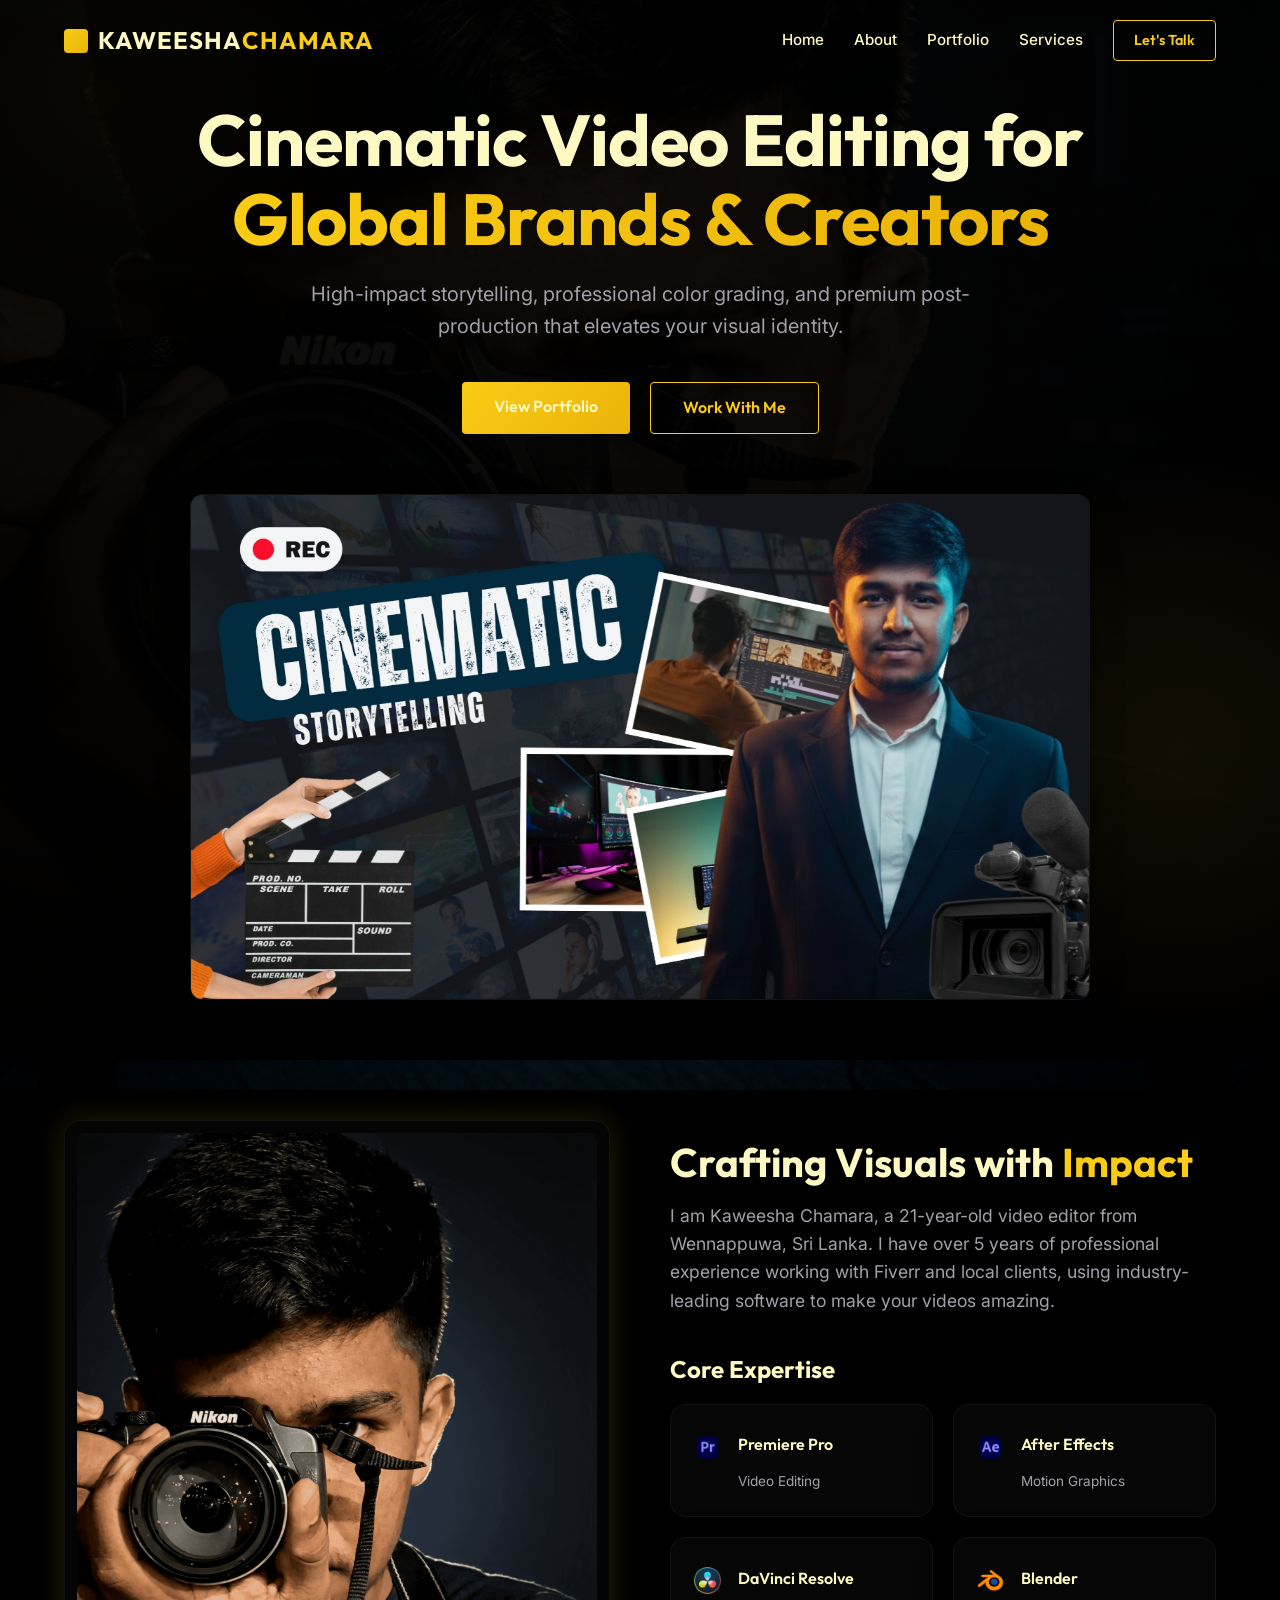
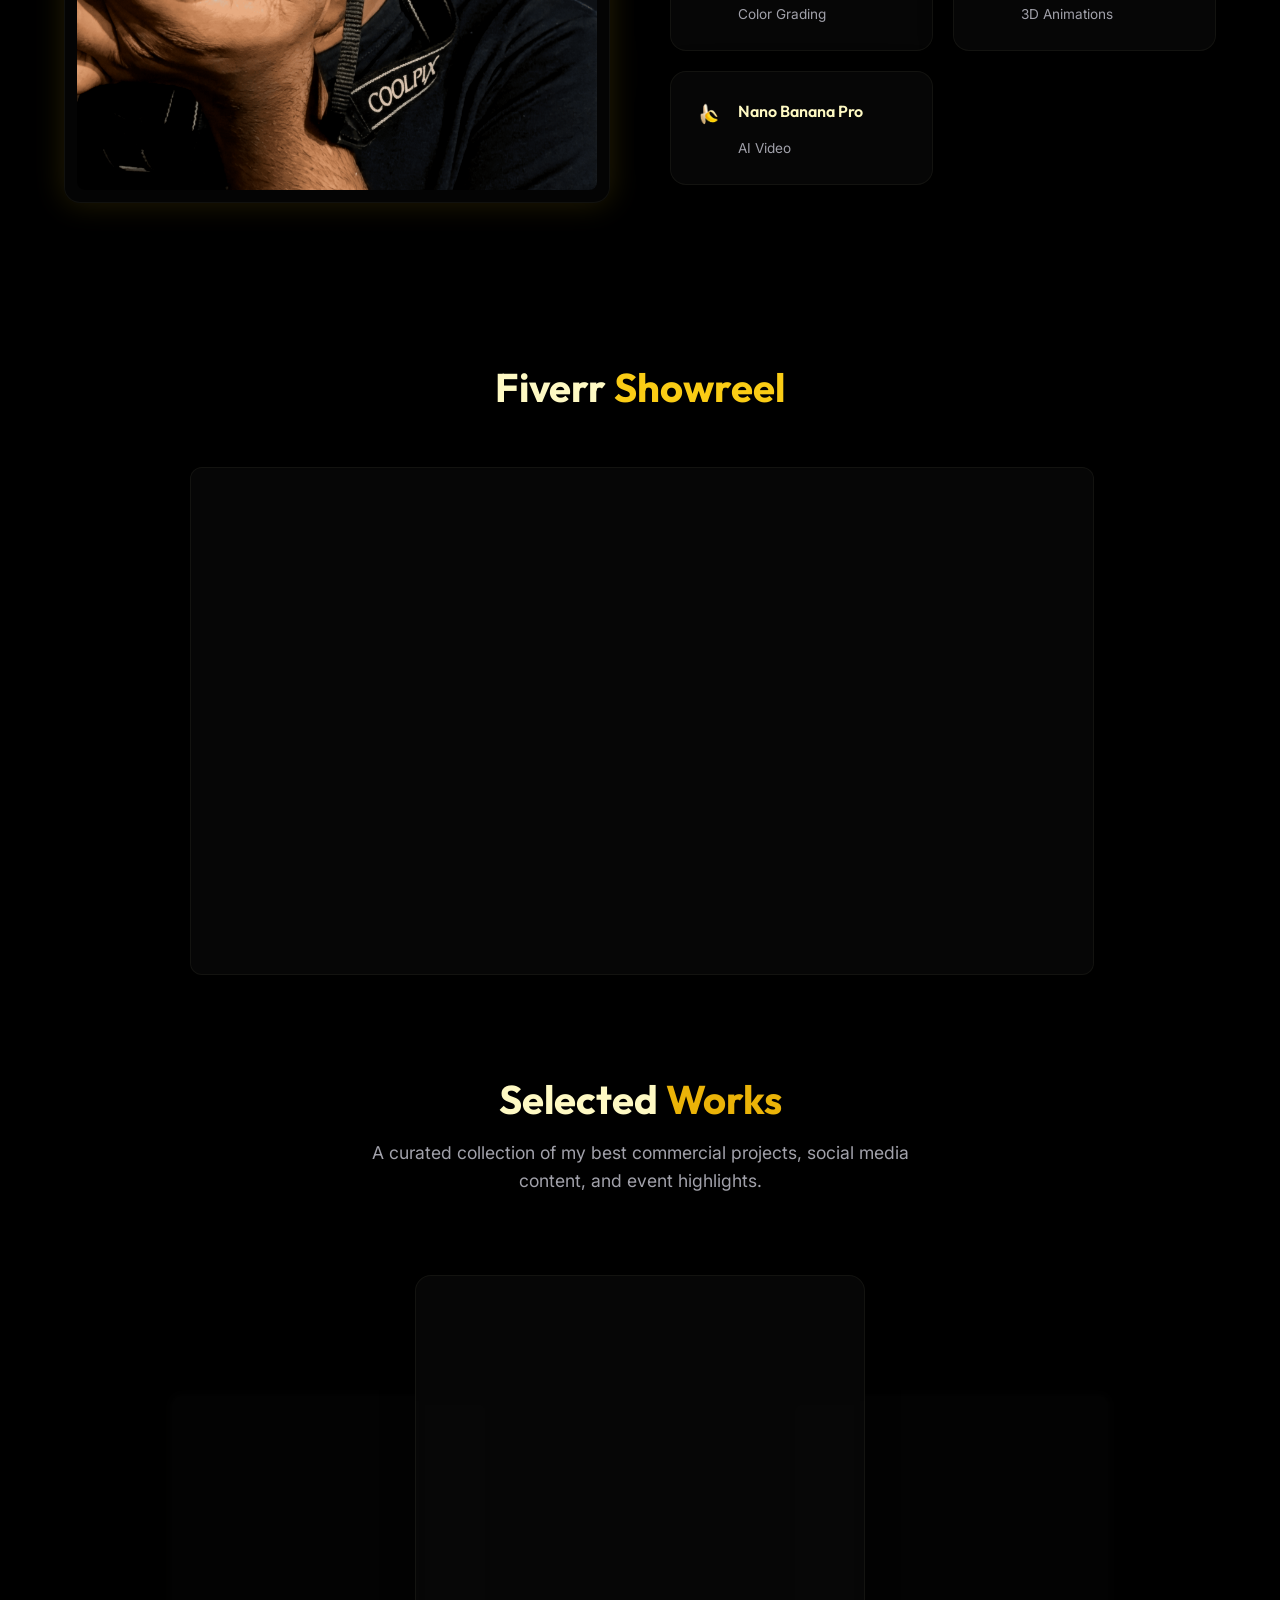
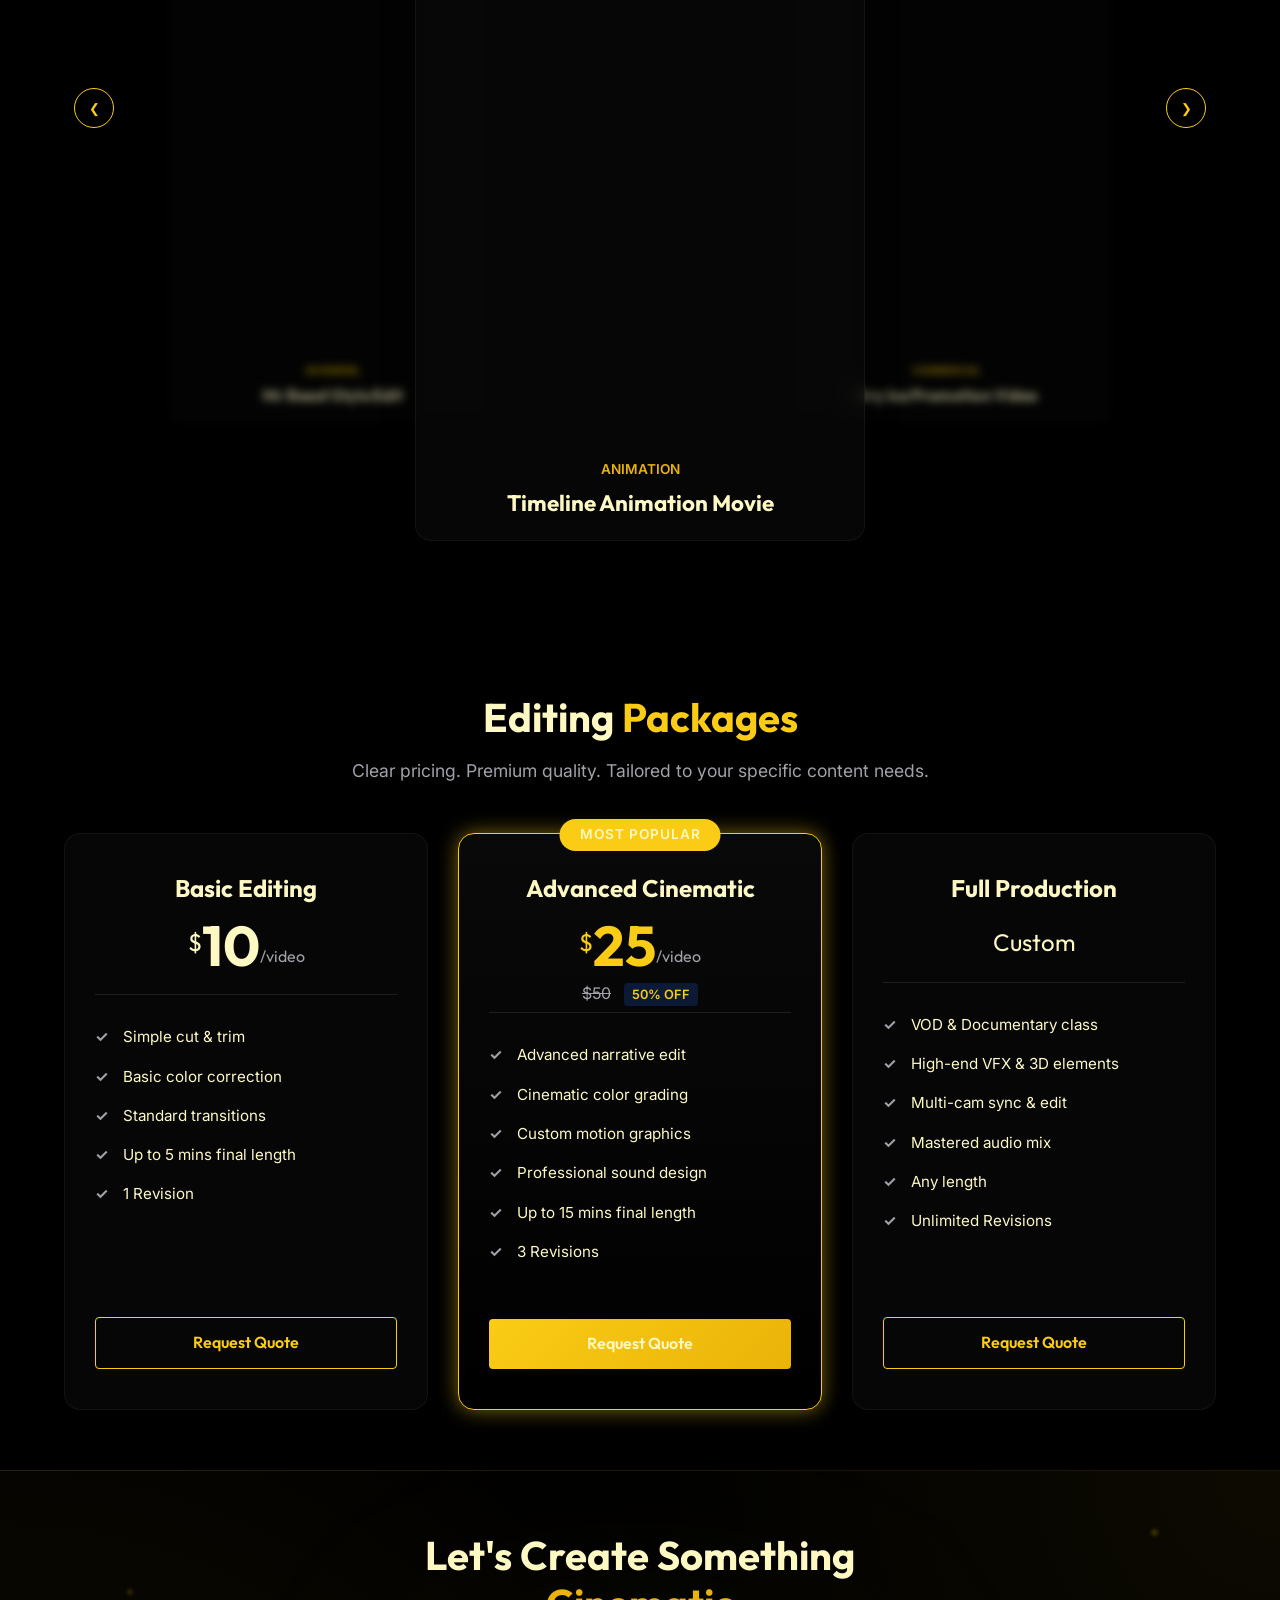
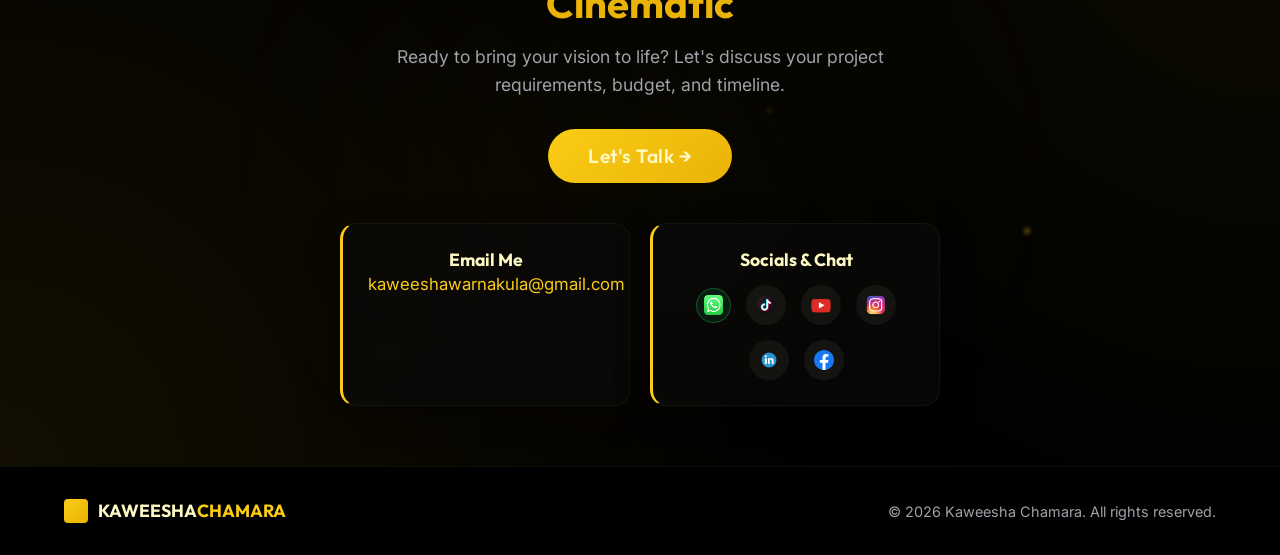
==== index.html @ d6dde16f "Add files via upload" ====
<!DOCTYPE html>
<html lang="en">

<head>
    <meta charset="UTF-8">
    <meta name="viewport" content="width=device-width, initial-scale=1.0, maximum-scale=1.0, user-scalable=no">
    <title>Cinematic Video Editing | Global Brands & Creators</title>
    <meta name="description"
        content="Premium, modern portfolio for international freelance video editing. High-impact storytelling, professional color grading, and premium post-production.">
    <!-- Google Fonts: Inter and Outfit -->
    <link rel="preconnect" href="https://fonts.googleapis.com">
    <link rel="preconnect" href="https://fonts.gstatic.com" crossorigin>
    <link
        href="https://fonts.googleapis.com/css2?family=Inter:wght@300;400;500;600&family=Outfit:wght@300;400;500;600;700&display=swap"
        rel="stylesheet">
    <link rel="stylesheet" href="styles.css">
</head>

<body>
    <!-- Navigation Bar -->
    <header class="navbar" id="navbar">
        <div class="container nav-container">
            <a href="#" class="logo">
                <span class="logo-icon"></span>
                KAWEESHA<span class="text-primary"> CHAMARA</span>
            </a>
            <nav class="nav-links">
                <a href="#home" class="nav-link">Home</a>
                <a href="#about" class="nav-link">About</a>
                <a href="#portfolio" class="nav-link">Portfolio</a>
                <a href="#services" class="nav-link">Services</a>
                <a href="#" id="navContactBtn" class="btn btn-primary btn-sm">Let's Talk</a>
            </nav>
            <div class="mobile-menu-btn">
                <span></span>
                <span></span>
                <span></span>
            </div>
        </div>
    </header>

    <!-- Hero Section -->
    <section id="home" class="hero">
        <div class="bg-glow" style="top: -200px; left: -200px;"></div>
        <div class="bg-glow"
            style="bottom: -100px; right: 10vw; background: radial-gradient(circle, rgba(0, 191, 255, 0.1) 0%, rgba(10, 25, 47, 0) 70%);">
        </div>

        <div class="hero-overlay"></div>
        <div class="hero-bg-video-placeholder"></div>

        <div class="container hero-content">
            <h1 class="hero-title fade-in">
                Cinematic Video Editing for <br>
                <span class="text-gradient">Global Brands & Creators</span>
            </h1>
            <p class="hero-subtitle fade-in" style="transition-delay: 0.2s;">
                High-impact storytelling, professional color grading, and premium post-production that elevates your
                visual identity.
            </p>
            <div class="hero-cta fade-in" style="transition-delay: 0.4s;">
                <a href="#portfolio" class="btn btn-solid">View Portfolio</a>
                <a href="#" id="heroContactBtn" class="btn btn-primary">Work With Me</a>
            </div>

            <div class="showreel-preview fade-in" style="transition-delay: 0.6s;">
                <div class="glass-panel video-wrapper hero-showreel">
                    <img id="hero-custom-poster" src="cinematic storytelling.jpg" alt="Cinematic Storytelling"
                        style="position:absolute; top:0; left:0; width:100%; height:100%; object-fit:cover; z-index: 5; transition: opacity 0.3s ease; pointer-events: none;">
                    <iframe loading="lazy" id="hero-vimeo-player"
                        src="https://player.vimeo.com/video/1166969006?badge=0&amp;autopause=0&amp;player_id=0&amp;app_id=58479"
                        frameborder="0"
                        allow="autoplay; fullscreen; picture-in-picture; clipboard-write; encrypted-media; web-share"
                        referrerpolicy="strict-origin-when-cross-origin" title="Untitled design"
                        style="position:absolute;top:0;left:0;width:100%;height:100%;"></iframe>
                </div>
            </div>
        </div>
    </section>

    <!-- About Section -->
    <section id="about" class="about">
        <div class="container">
            <div class="about-grid">
                <div class="about-image glass-panel fade-in">
                    <img src="its me.png" alt="Video Editor Portrait" loading="lazy">
                </div>
                <div class="about-content fade-in" style="transition-delay: 0.2s;">
                    <h2 class="section-title">Crafting Visuals with <span class="text-primary">Impact</span></h2>
                    <p class="text-muted" style="margin-bottom: 40px; font-size: 1.1rem;">
                        I am Kaweesha Chamara, a 21-year-old video editor from Wennappuwa, Sri Lanka. I have over 5
                        years of professional experience working with Fiverr and local clients, using industry-leading
                        software to make your videos amazing.
                    </p>

                    <h3 style="margin-bottom: 20px; font-size: 1.5rem;">Core Expertise</h3>
                    <div class="skills-grid">
                        <!-- Premiere Pro -->
                        <div class="skill-card glass-panel flex-column align-start">
                            <div class="skill-header">
                                <span class="skill-icon"
                                    style="display: flex; align-items: center; justify-content: center; width: 32px; height: 32px; padding-top: 5px;">
                                    <img src="premiere.png" alt="Premiere Pro Logo"
                                        style="width: 100%; height: 100%; object-fit: contain;">
                                </span>
                                <h4>Premiere Pro</h4>
                            </div>
                            <p class="skill-subtext">Video Editing</p>
                        </div>

                        <!-- After Effects -->
                        <div class="skill-card glass-panel flex-column align-start">
                            <div class="skill-header">
                                <span class="skill-icon"
                                    style="display: flex; align-items: center; justify-content: center; width: 32px; height: 32px; padding-top: 5px;">
                                    <img src="after effects.png" alt="After Effects Logo"
                                        style="width: 100%; height: 100%; object-fit: contain;">
                                </span>
                                <h4>After Effects</h4>
                            </div>
                            <p class="skill-subtext">Motion Graphics</p>
                        </div>

                        <!-- DaVinci Resolve -->
                        <div class="skill-card glass-panel flex-column align-start">
                            <div class="skill-header">
                                <span class="skill-icon"
                                    style="display: flex; align-items: center; justify-content: center; width: 32px; height: 32px; padding-top: 5px;">
                                    <img src="davinchi logo.png" alt="DaVinci Resolve Logo"
                                        style="width: 100%; height: 100%; object-fit: contain;">
                                </span>
                                <h4>DaVinci Resolve</h4>
                            </div>
                            <p class="skill-subtext">Color Grading</p>
                        </div>

                        <!-- Blender -->
                        <div class="skill-card glass-panel flex-column align-start">
                            <div class="skill-header">
                                <span class="skill-icon"
                                    style="display: flex; align-items: center; justify-content: center; width: 32px; height: 32px; padding-top: 5px;">
                                    <img src="blender.png" alt="Blender Logo"
                                        style="width: 100%; height: 100%; object-fit: contain;">
                                </span>
                                <h4>Blender</h4>
                            </div>
                            <p class="skill-subtext">3D Animations</p>
                        </div>

                        <!-- Nano Banana Pro -->
                        <div class="skill-card glass-panel flex-column align-start">
                            <div class="skill-header">
                                <span class="skill-icon"
                                    style="display: flex; align-items: center; justify-content: center; width: 32px; height: 32px; padding-top: 5px;">
                                    <img src="nano banana pro.png" alt="Nano Banana Pro Logo"
                                        style="width: 100%; height: 100%; object-fit: contain;">
                                </span>
                                <h4>Nano Banana Pro</h4>
                            </div>
                            <p class="skill-subtext">AI Video</p>
                        </div>
                    </div>
                </div>
            </div>
        </div>
    </section>

    <!-- Fiverr Showreel Section -->
    <section id="fiverr-showreel" class="fiverr-showreel" style="padding: 100px 0 40px;">
        <div class="container">
            <div class="text-center">
                <h2 class="section-title fade-in">Fiverr <span class="text-primary">Showreel</span></h2>
            </div>
            <div class="showreel-preview fade-in" style="margin-top: 40px;">
                <div class="glass-panel video-wrapper hero-showreel"
                    style="border-radius: 12px; overflow: hidden; position: relative; padding-top: 56.25%;">
                    <iframe loading="lazy" id="fiverr-vimeo-player"
                        src="https://player.vimeo.com/video/1166994220?badge=0&amp;autopause=0&amp;player_id=0&amp;app_id=58479"
                        width="100%" height="100%" frameborder="0"
                        allow="autoplay; fullscreen; picture-in-picture; clipboard-write; encrypted-media; web-share"
                        referrerpolicy="strict-origin-when-cross-origin" title="fiver showreel"
                        style="position:absolute;top:0;left:0;width:100%;height:100%;"></iframe>
                </div>
            </div>
        </div>
    </section>

    <!-- Portfolio Section -->
    <section id="portfolio" class="portfolio">
        <div class="container">
            <div class="text-center">
                <h2 class="section-title fade-in">Selected <span class="text-secondary">Works</span></h2>
                <p class="section-subtitle fade-in" style="transition-delay: 0.2s;">A curated collection of my best
                    commercial projects, social media content, and event highlights.</p>
            </div>

            <div class="portfolio-carousel-wrapper"
                style="position: relative; width: 100%; overflow: hidden; padding: 40px 0;">
                <button class="carousel-btn prev-btn" id="prevBtn"
                    style="position: absolute; left: 10px; top: 50%; transform: translateY(-50%); z-index: 20; background: rgba(0,0,0,0.5); border: 1px solid var(--color-primary); color: var(--color-primary); width: 40px; height: 40px; border-radius: 50%; display: flex; align-items: center; justify-content: center; cursor: pointer; transition: all 0.3s ease;">&#10094;</button>
                <div class="portfolio-carousel" id="portfolioCarousel"
                    style="display: flex; justify-content: center; align-items: center; perspective: 1000px; height: 850px; position: relative; width: 100%; max-width: 100%; margin: 0 auto;">

                    <!-- Project 1 (Formerly Project 2): Timeline Animation Movie -->
                    <div class="portfolio-item glass-panel" data-index="0">
                        <div style="border-radius: 8px; overflow: hidden; margin-bottom: 20px;">
                            <div style="padding:177.78% 0 0 0;position:relative;"><iframe
                                    src="https://player.vimeo.com/video/1166922976?title=0&amp;byline=0&amp;portrait=0&amp;badge=0&amp;autopause=0&amp;player_id=0&amp;app_id=58479"
                                    frameborder="0"
                                    allow="autoplay; fullscreen; picture-in-picture; clipboard-write; encrypted-media; web-share"
                                    referrerpolicy="strict-origin-when-cross-origin"
                                    style="position:absolute;top:0;left:0;width:100%;height:100%;pointer-events:none;"
                                    title="timeline animation movie" class="vimeo-iframe"></iframe></div>
                        </div>
                        <div class="portfolio-info text-center">
                            <span class="text-secondary"
                                style="font-size: 0.85rem; font-weight: 600; text-transform: uppercase;">Animation</span>
                            <h3 style="margin: 8px 0; font-size: 1.4rem;">Timeline Animation Movie</h3>
                        </div>
                    </div>

                    <!-- Project 2 (Formerly Project 1): Dry Ice -->
                    <div class="portfolio-item glass-panel" data-index="1">
                        <div style="border-radius: 8px; overflow: hidden; margin-bottom: 20px;">
                            <div style="padding:177.78% 0 0 0;position:relative;"><iframe
                                    src="https://player.vimeo.com/video/1166923241?title=0&amp;byline=0&amp;portrait=0&amp;badge=0&amp;autopause=0&amp;player_id=0&amp;app_id=58479"
                                    frameborder="0"
                                    allow="autoplay; fullscreen; picture-in-picture; clipboard-write; encrypted-media; web-share"
                                    referrerpolicy="strict-origin-when-cross-origin"
                                    style="position:absolute;top:0;left:0;width:100%;height:100%;pointer-events:none;"
                                    title="dry ice project" class="vimeo-iframe"></iframe></div>
                        </div>
                        <div class="portfolio-info text-center">
                            <span class="text-primary"
                                style="font-size: 0.85rem; font-weight: 600; text-transform: uppercase;">Commercial</span>
                            <h3 style="margin: 8px 0; font-size: 1.4rem;">Dry Ice Promotion Video</h3>
                        </div>
                    </div>

                    <!-- Project 3: Dan Koe Style -->
                    <div class="portfolio-item glass-panel" data-index="2">
                        <div style="border-radius: 8px; overflow: hidden; margin-bottom: 20px;">
                            <div style="padding:177.78% 0 0 0;position:relative;"><iframe
                                    src="https://player.vimeo.com/video/1166922921?title=0&amp;byline=0&amp;portrait=0&amp;badge=0&amp;autopause=0&amp;player_id=0&amp;app_id=58479"
                                    frameborder="0"
                                    allow="autoplay; fullscreen; picture-in-picture; clipboard-write; encrypted-media; web-share"
                                    referrerpolicy="strict-origin-when-cross-origin"
                                    style="position:absolute;top:0;left:0;width:100%;height:100%;pointer-events:none;"
                                    title="The Dan Koe style video prj" class="vimeo-iframe"></iframe></div>
                        </div>
                        <div class="portfolio-info text-center">
                            <span class="text-primary"
                                style="font-size: 0.85rem; font-weight: 600; text-transform: uppercase;">Commercial</span>
                            <h3 style="margin: 8px 0; font-size: 1.4rem;">The Dan Koe Style Video</h3>
                        </div>
                    </div>

                    <!-- Project 4: Airbnb Edit -->
                    <div class="portfolio-item glass-panel" data-index="3">
                        <div style="border-radius: 8px; overflow: hidden; margin-bottom: 20px;">
                            <div style="padding:177.78% 0 0 0;position:relative;"><iframe
                                    src="https://player.vimeo.com/video/1166922380?title=0&amp;byline=0&amp;portrait=0&amp;badge=0&amp;autopause=0&amp;player_id=0&amp;app_id=58479"
                                    frameborder="0"
                                    allow="autoplay; fullscreen; picture-in-picture; clipboard-write; encrypted-media; web-share"
                                    referrerpolicy="strict-origin-when-cross-origin"
                                    style="position:absolute;top:0;left:0;width:100%;height:100%;pointer-events:none;"
                                    title="the airbnb business edit" class="vimeo-iframe"></iframe></div>
                        </div>
                        <div class="portfolio-info text-center">
                            <span
                                style="color: #FFD700; font-size: 0.85rem; font-weight: 600; text-transform: uppercase;">Showreel</span>
                            <h3 style="margin: 8px 0; font-size: 1.4rem;">The Airbnb Business Edit</h3>
                        </div>
                    </div>

                    <!-- Project 5: Mr Beast Edit -->
                    <div class="portfolio-item glass-panel" data-index="4">
                        <div style="border-radius: 8px; overflow: hidden; margin-bottom: 20px;">
                            <div style="padding:177.78% 0 0 0;position:relative;"><iframe
                                    src="https://player.vimeo.com/video/1166922195?title=0&amp;byline=0&amp;portrait=0&amp;badge=0&amp;autopause=0&amp;player_id=0&amp;app_id=58479"
                                    frameborder="0"
                                    allow="autoplay; fullscreen; picture-in-picture; clipboard-write; encrypted-media; web-share"
                                    referrerpolicy="strict-origin-when-cross-origin"
                                    style="position:absolute;top:0;left:0;width:100%;height:100%;pointer-events:none;"
                                    title="mr beast edit project" class="vimeo-iframe"></iframe></div>
                        </div>
                        <div class="portfolio-info text-center">
                            <span
                                style="color: #FFD700; font-size: 0.85rem; font-weight: 600; text-transform: uppercase;">Showreel</span>
                            <h3 style="margin: 8px 0; font-size: 1.4rem;">Mr Beast Style Edit</h3>
                        </div>
                    </div>

                </div>
                <button class="carousel-btn next-btn" id="nextBtn"
                    style="position: absolute; right: 10px; top: 50%; transform: translateY(-50%); z-index: 20; background: rgba(0,0,0,0.5); border: 1px solid var(--color-primary); color: var(--color-primary); width: 40px; height: 40px; border-radius: 50%; display: flex; align-items: center; justify-content: center; cursor: pointer; transition: all 0.3s ease;">&#10095;</button>
            </div>
        </div>
    </section>

    <!-- Services Section -->
    <section id="services" class="services">
        <div class="bg-glow" style="right: -200px; top: 50%; opacity: 0.5;"></div>
        <div class="container">
            <div class="text-center">
                <h2 class="section-title fade-in">Editing <span class="text-primary">Packages</span></h2>
                <p class="section-subtitle fade-in" style="transition-delay: 0.2s;">Clear pricing. Premium quality.
                    Tailored to your specific content needs.</p>
            </div>

            <div class="pricing-grid">
                <!-- Package 1 -->
                <div class="pricing-card glass-panel fade-in" style="transition-delay: 0.3s;">
                    <div class="card-header">
                        <h3>Basic Editing</h3>
                        <div class="price">
                            <span class="currency">$</span><span class="amount">10</span><span
                                class="period">/video</span>
                        </div>
                    </div>
                    <ul class="features-list">
                        <li><span class="check">✓</span> Simple cut & trim</li>
                        <li><span class="check">✓</span> Basic color correction</li>
                        <li><span class="check">✓</span> Standard transitions</li>
                        <li><span class="check">✓</span> Up to 5 mins final length</li>
                        <li><span class="check">✓</span> 1 Revision</li>
                    </ul>
                    <a href="#" class="btn btn-primary open-sidebar-btn"
                        style="width: 100%; text-align: center; margin-top: auto;">Request Quote</a>
                </div>

                <!-- Package 2 -->
                <div class="pricing-card glass-panel featured fade-in" style="transition-delay: 0.4s;">
                    <div class="featured-badge">Most Popular</div>
                    <div class="card-header">
                        <h3>Advanced Cinematic</h3>
                        <div class="price text-primary">
                            <span class="currency">$</span><span class="amount">25</span><span
                                class="period">/video</span>
                        </div>
                        <div class="text-center" style="margin-top: 5px; margin-bottom: -15px;">
                            <span
                                style="text-decoration: line-through; color: var(--color-text-muted); font-size: 1rem;">$50</span>
                            <span
                                style="background: rgba(37, 99, 235, 0.2); color: var(--color-primary); padding: 4px 8px; border-radius: 4px; font-size: 0.8rem; font-weight: 600; margin-left: 8px;">50%
                                OFF</span>
                        </div>
                    </div>
                    <ul class="features-list">
                        <li><span class="check text-primary">✓</span> Advanced narrative edit</li>
                        <li><span class="check text-primary">✓</span> Cinematic color grading</li>
                        <li><span class="check text-primary">✓</span> Custom motion graphics</li>
                        <li><span class="check text-primary">✓</span> Professional sound design</li>
                        <li><span class="check text-primary">✓</span> Up to 15 mins final length</li>
                        <li><span class="check text-primary">✓</span> 3 Revisions</li>
                    </ul>
                    <a href="#" class="btn btn-solid open-sidebar-btn"
                        style="width: 100%; text-align: center; margin-top: auto;">Request Quote</a>
                </div>

                <!-- Package 3 -->
                <div class="pricing-card glass-panel fade-in" style="transition-delay: 0.5s;">
                    <div class="card-header">
                        <h3>Full Production</h3>
                        <div class="price">
                            <span class="currency">Custom</span>
                        </div>
                    </div>
                    <ul class="features-list">
                        <li><span class="check text-secondary">✓</span> VOD & Documentary class</li>
                        <li><span class="check text-secondary">✓</span> High-end VFX & 3D elements</li>
                        <li><span class="check text-secondary">✓</span> Multi-cam sync & edit</li>
                        <li><span class="check text-secondary">✓</span> Mastered audio mix</li>
                        <li><span class="check text-secondary">✓</span> Any length</li>
                        <li><span class="check text-secondary">✓</span> Unlimited Revisions</li>
                    </ul>
                    <a href="#" class="btn btn-primary open-sidebar-btn"
                        style="width: 100%; text-align: center; margin-top: auto;">Request Quote</a>
                </div>
            </div>
        </div>
    </section>

    <!-- Contact Section -->
    <section id="contact" class="contact cinematic-section">
        <!-- Floating Particles Background -->
        <div class="particles-container">
            <div class="particle p1"></div>
            <div class="particle p2"></div>
            <div class="particle p3"></div>
            <div class="particle p4"></div>
            <div class="particle p5"></div>
        </div>

        <!-- Soft Cinematic Blur -->
        <div class="cinematic-blur"></div>

        <div class="container relative-z">
            <div class="contact-grid align-center"
                style="grid-template-columns: 1fr; max-width: 600px; margin: 0 auto; text-align: center;">
                <div class="contact-info fade-in slide-up">
                    <h2 class="section-title">Let's Create Something <span class="text-secondary">Cinematic</span></h2>
                    <p class="text-muted"
                        style="margin-bottom: 30px; font-size: 1.1rem; max-width: 500px; margin-left: auto; margin-right: auto;">
                        Ready to bring your vision to life? Let's discuss your project requirements, budget, and
                        timeline.
                    </p>

                    <button class="btn btn-glowing" id="openSidebarBtn"
                        style="font-size: 1.2rem; padding: 15px 40px; border-radius: 50px; cursor: pointer; border: none; outline: none; margin-bottom: 40px;">Let's
                        Talk &rarr;</button>

                    <div class="contact-methods"
                        style="display: flex; gap: 20px; flex-wrap: wrap; justify-content: center; text-align: left;">
                        <div class="method glass-panel" style="flex: 1; min-width: 280px; text-align: center;">
                            <h4>Email Me</h4>
                            <a href="mailto:kaweeshawarnakula@gmail.com" class="text-primary"
                                style="word-break: normal; white-space: nowrap; font-size: 1.05rem; text-decoration: none;">kaweeshawarnakula@gmail.com</a>
                        </div>
                        <div class="method glass-panel" style="flex: 1; min-width: 280px; text-align: center;">
                            <h4>Socials & Chat</h4>
                            <div class="social-links"
                                style="margin-top: 15px; display: flex; gap: 15px; flex-wrap: wrap; justify-content: center; align-items: center;">
                                <a href="https://wa.me/94773714459" target="_blank" class="social-icon" title="WhatsApp"
                                    style="width: 35px; height: 35px; background: rgba(37, 211, 102, 0.1); border: 1px solid rgba(37, 211, 102, 0.3);">
                                    <img src="whatsapp.png" alt="WhatsApp"
                                        style="width: 20px; height: 20px; object-fit: contain;">
                                </a>
                                <a href="https://www.tiktok.com/@chamaraedit?_r=1&_t=ZN-9478i52LAwA" target="_blank"
                                    class="social-icon" title="TikTok">
                                    <img src="tiktok .png" alt="TikTok"
                                        style="width: 20px; height: 20px; object-fit: contain;">
                                </a>
                                <a href="https://youtube.com/@kaweeedit?si=OoRk0eHfJRxC51qu" target="_blank"
                                    class="social-icon" title="YouTube">
                                    <img src="youtube.png" alt="YouTube"
                                        style="width: 20px; height: 20px; object-fit: contain;">
                                </a>
                                <a href="https://www.instagram.com/kavi_sha_w.sooriya?igsh=MWIzbXdkdW9qbWphaw=="
                                    target="_blank" class="social-icon" title="Instagram">
                                    <img src="instagram.png" alt="Instagram"
                                        style="width: 20px; height: 20px; object-fit: contain;">
                                </a>
                                <a href="https://www.linkedin.com/in/kaweesha-warnakulasuriya-993034344?utm_source=share_via&utm_content=profile&utm_medium=member_android"
                                    target="_blank" class="social-icon" title="LinkedIn">
                                    <img src="linkden.png" alt="LinkedIn"
                                        style="width: 20px; height: 20px; object-fit: contain;">
                                </a>
                                <a href="https://web.facebook.com/profile.php?id=61575048704361" target="_blank"
                                    class="social-icon" title="Facebook">
                                    <img src="pngwing.com.png" alt="Facebook"
                                        style="width: 20px; height: 20px; object-fit: contain;">
                                </a>
                            </div>
                        </div>
                    </div>
                </div>
            </div>
        </div>
    </section>

    <!-- Sidebar Overlay & Container -->
    <div id="sidebarOverlay" class="sidebar-overlay"></div>
    <div id="contactSidebar" class="contact-sidebar glass-panel cinematic-form">
        <div class="sidebar-header">
            <h3>Start a Project</h3>
            <button id="closeSidebarBtn" class="close-btn">&times;</button>
        </div>
        <div class="sidebar-body">
            <!-- Using Google Apps Script for email forwarding -->
            <form id="contactForm" class="contact-form">
                <div class="form-group">
                    <label for="name">Name / Brand</label>
                    <input type="text" id="name" name="name" placeholder="Enter your name" required>
                </div>
                <div class="form-group">
                    <label for="email">Email Address</label>
                    <input type="email" id="email" name="email" placeholder="Enter your email" required>
                </div>
                <div class="form-group">
                    <label for="project_type">Project Category</label>
                    <select id="project_type" name="project_type" required>
                        <option value="" disabled selected>Select a category...</option>
                        <option value="Wedding Film">Wedding Film</option>
                        <option value="YouTube Video">YouTube Video</option>
                        <option value="Commercial Ad">Commercial Ad</option>
                        <option value="Social Media Edit">Social Media Edit</option>
                        <option value="Other">Other</option>
                    </select>
                </div>
                <div class="form-group">
                    <label for="service">Interested Service</label>
                    <select id="service" name="service" required>
                        <option value="" disabled selected>Select a service...</option>
                        <option value="Basic Editing">Basic Editing</option>
                        <option value="Advanced Cinematic Edit">Advanced Cinematic Edit</option>
                        <option value="Full Production">Full Production</option>
                        <option value="Other">Other</option>
                    </select>
                </div>
                <div class="form-group">
                    <label for="budget">Budget Range (Optional)</label>
                    <input type="text" id="budget" name="budget" placeholder="e.g. $500 - $1000">
                </div>
                <div class="form-group">
                    <label for="message">Project Details</label>
                    <textarea id="message" name="message" rows="5" placeholder="Tell me about your project..."
                        required></textarea>
                </div>

                <button type="submit" class="btn btn-glowing btn-submit-contact" style="width: 100%; border: none;">Send
                    Message</button>
            </form>
        </div>
    </div>
    </section>

    <!-- Footer -->
    <footer class="footer">
        <div class="container footer-content">
            <div class="footer-logo">
                <span class="logo-icon"></span>
                KAWEESHA<span class="text-primary"> CHAMARA</span>
            </div>
            <p class="text-muted" style="font-size: 0.9rem;">&copy; 2026 Kaweesha Chamara. All rights
                reserved.</p>
        </div>
    </footer>

    <script src="https://player.vimeo.com/api/player.js"></script>
    <script src="script.js"></script>
</body>

</html>
---- styles.css ----
/* Base setup & CSS Variables for Cinematic Dark Theme */

:root {
    /* Colors */
    --color-bg: #000000;
    /* Deep Navy Blue */
    --color-bg-light: #0A0A0A;
    /* Dark Blue Gray */
    --color-primary: #FACC15;
    /* Electric Blue */
    --color-primary-hover: #FEF08A;
    /* Hover Accent */
    --color-secondary: #EAB308;
    /* Subtle violet glow */
    --color-text: #FEF9C3;
    /* Clean white */
    --color-text-muted: #A1A1AA;
    /* Soft gray */

    /* Typography */
    --font-heading: 'Outfit', sans-serif;
    --font-body: 'Inter', sans-serif;

    /* Spacing */
    --section-padding: 60px 0;

    /* Effects */
    --transition: all 0.3s cubic-bezier(0.4, 0, 0.2, 1);
    --glow-primary: 0 0 20px rgba(250, 204, 21, 0.5);
    --glow-secondary: 0 0 30px rgba(234, 179, 8, 0.4);
    --glass-bg: rgba(10, 10, 10, 0.6);
    --glass-border: 1px solid rgba(254, 249, 195, 0.05);
    --glass-shadow: 0 8px 32px 0 rgba(0, 0, 0, 0.37);
}

* {
    margin: 0;
    padding: 0;
    box-sizing: border-box;
}

html {
    scroll-behavior: smooth;
    overflow-x: hidden;
}

body {
    font-family: var(--font-body);
    background-color: var(--color-bg);
    background-image: linear-gradient(rgba(0, 0, 0, 0.85), rgba(0, 0, 0, 0.9)), url('cinematic_studio_bg_1772261646210.png');
    background-size: cover;
    background-position: center;
    background-attachment: fixed;
    background-repeat: no-repeat;
    color: var(--color-text);
    line-height: 1.6;
    overflow-x: hidden;
    -webkit-font-smoothing: antialiased;
    font-size: 1.1rem;
    /* Base font size increased */
}

h1,
h2,
h3,
h4,
h5,
h6 {
    font-family: var(--font-heading);
    color: var(--color-text);
    line-height: 1.2;
}

a {
    text-decoration: none;
    color: inherit;
    transition: var(--transition);
}

ul {
    list-style: none;
}

/* Typography Utilities */
.text-center {
    text-align: center;
}

.text-primary {
    color: var(--color-primary);
}

.text-secondary {
    color: var(--color-secondary);
}

.text-muted {
    color: var(--color-text-muted);
}

/* Layout Utilities */
.container {
    width: 100%;
    max-width: 100%;
    margin: 0 auto;
    padding: 0 5%;
}

section {
    padding: var(--section-padding);
}

.section-title {
    font-size: 2.5rem;
    font-weight: 700;
    margin-bottom: 1rem;
    position: relative;
    display: inline-block;
}

.section-subtitle {
    color: var(--color-text-muted);
    font-size: 1.1rem;
    max-width: 600px;
    margin: 0 auto 3rem;
}

/* Glassmorphism Classes */
.glass-panel {
    background: var(--glass-bg);
    backdrop-filter: blur(12px);
    -webkit-backdrop-filter: blur(12px);
    border: var(--glass-border);
    border-radius: 16px;
    box-shadow: var(--glass-shadow);
}

/* Button Styles */
.btn {
    display: inline-block;
    padding: 12px 32px;
    border-radius: 4px;
    font-family: var(--font-heading);
    font-weight: 600;
    font-size: 1rem;
    cursor: pointer;
    transition: var(--transition);
    border: none;
    outline: none;
}

.btn-primary {
    background-color: transparent;
    color: var(--color-primary);
    border: 1px solid var(--color-primary);
    position: relative;
    overflow: hidden;
}

.btn-primary:hover {
    background-color: rgba(250, 204, 21, 0.1);
    box-shadow: var(--glow-primary);
    color: var(--color-primary-hover);
    border-color: var(--color-primary-hover);
}

.btn-solid {
    background: linear-gradient(135deg, var(--color-primary) 0%, var(--color-secondary) 100%);
    color: #FEF9C3;
}

.btn-solid:hover {
    box-shadow: var(--glow-secondary);
    transform: translateY(-2px);
}

/* Cinematic Glow Effect */
.bg-glow {
    position: absolute;
    width: 600px;
    max-width: 100vw;
    height: 600px;
    background: radial-gradient(circle, rgba(234, 179, 8, 0.15) 0%, rgba(0, 0, 0, 0) 70%);
    border-radius: 50%;
    z-index: -1;
    pointer-events: none;
}

/* Navigation Bar */
.navbar {
    position: fixed;
    top: 0;
    left: 0;
    width: 100%;
    padding: 20px 0;
    z-index: 1000;
    transition: all 0.4s ease;
}

.navbar.scrolled {
    background: rgba(10, 10, 10, 0.95);
    backdrop-filter: blur(15px);
    -webkit-backdrop-filter: blur(15px);
    padding: 15px 0;
    box-shadow: 0 4px 30px rgba(0, 0, 0, 0.5);
    border-bottom: 1px solid rgba(254, 249, 195, 0.05);
}

.nav-container {
    display: flex;
    justify-content: space-between;
    align-items: center;
}

.logo {
    display: flex;
    align-items: center;
    font-family: var(--font-heading);
    font-size: 1.5rem;
    font-weight: 700;
    letter-spacing: 1px;
}

.logo-icon {
    width: 24px;
    height: 24px;
    background: linear-gradient(135deg, var(--color-primary), var(--color-secondary));
    border-radius: 4px;
    margin-right: 10px;
    display: inline-block;
}

.nav-links {
    display: flex;
    align-items: center;
    gap: 30px;
}

.nav-link {
    font-size: 0.95rem;
    font-weight: 500;
    color: var(--color-text);
    position: relative;
}

.nav-link:hover {
    color: var(--color-primary);
}

.nav-link::after {
    content: '';
    position: absolute;
    bottom: -5px;
    left: 0;
    width: 0;
    height: 2px;
    background: var(--color-primary);
    transition: width 0.3s ease;
}

.nav-link:hover::after {
    width: 100%;
}

.btn-sm {
    padding: 8px 20px;
    font-size: 0.9rem;
}

.mobile-menu-btn {
    display: none;
    flex-direction: column;
    justify-content: space-between;
    width: 30px;
    height: 20px;
    cursor: pointer;
    z-index: 1001;
}

.mobile-menu-btn span {
    width: 100%;
    height: 2px;
    background-color: var(--color-text);
    transition: all 0.3s ease;
}

/* Hero Section */
.hero {
    position: relative;
    min-height: 100vh;
    display: flex;
    align-items: center;
    padding-top: 100px;
    /* Offset for navbar */
    overflow: hidden;
}

.hero-overlay {
    position: absolute;
    top: 0;
    left: 0;
    width: 100%;
    height: 100%;
    background: linear-gradient(180deg, rgba(0, 0, 0, 0.8) 0%, rgba(0, 0, 0, 1) 100%);
    z-index: -1;
}

.hero-bg-video-placeholder {
    position: absolute;
    top: 0;
    left: 0;
    width: 100%;
    height: 100%;
    background-image: url('its\ me.png');
    background-size: cover;
    background-position: center;
    z-index: -2;
    opacity: 0.4;
}

.text-gradient {
    background: linear-gradient(to right, var(--color-primary), var(--color-secondary));
    -webkit-background-clip: text;
    -webkit-text-fill-color: transparent;
    background-clip: text;
}

.hero-content {
    display: flex;
    flex-direction: column;
    align-items: center;
    text-align: center;
    z-index: 1;
}

.hero-title {
    font-size: 4.5rem;
    font-weight: 700;
    margin-bottom: 20px;
    line-height: 1.1;
    letter-spacing: -1px;
}

.hero-subtitle {
    font-size: 1.25rem;
    color: var(--color-text-muted);
    max-width: 700px;
    margin-bottom: 40px;
    font-weight: 400;
}

.hero-cta {
    display: flex;
    gap: 20px;
    margin-bottom: 60px;
}

.showreel-preview {
    width: 100%;
    max-width: 900px;
    margin: 0 auto;
}

.video-wrapper {
    position: relative;
    border-radius: 12px;
    overflow: hidden;
    aspect-ratio: 16/9;
    cursor: pointer;
}

.video-thumbnail {
    width: 100%;
    height: 100%;
    object-fit: cover;
    transition: transform 0.5s ease;
}

.video-wrapper:hover .video-thumbnail {
    transform: scale(1.05);
}

.play-btn-wrapper {
    position: absolute;
    top: 50%;
    left: 50%;
    transform: translate(-50%, -50%);
    z-index: 2;
}

.play-btn {
    width: 80px;
    height: 80px;
    background: rgba(10, 10, 10, 0.7);
    backdrop-filter: blur(8px);
    border: 2px solid var(--color-primary);
    border-radius: 50%;
    display: flex;
    align-items: center;
    justify-content: center;
    color: var(--color-primary);
    transition: all 0.3s ease;
    box-shadow: var(--glow-primary);
}

.play-btn svg {
    width: 30px;
    height: 30px;
    margin-left: 5px;
    /* Visual center adjustment for triangle */
}

.video-wrapper:hover .play-btn {
    background: var(--color-primary);
    color: #FEF9C3;
    transform: scale(1.1);
}

/* About Section */
.about-grid {
    display: grid;
    grid-template-columns: 1fr 1fr;
    gap: 60px;
    align-items: center;
}

.about-image {
    width: 100%;
    aspect-ratio: 4/5;
    overflow: hidden;
    position: relative;
    padding: 12px;
    background: rgba(10, 10, 10, 0.4);
    box-shadow: 0 0 30px rgba(250, 204, 21, 0.15);
    transition: var(--transition);
}

.about-image img {
    width: 100%;
    height: 100%;
    object-fit: cover;
    object-position: top center;
    border-radius: 8px;
    transition: transform 0.8s cubic-bezier(0.25, 1, 0.5, 1), filter 0.8s ease;
    filter: brightness(0.95) contrast(1.05);
}

.about-image:hover {
    box-shadow: 0 0 40px rgba(250, 204, 21, 0.3);
}

.about-image:hover img {
    transform: scale(1.04);
    filter: brightness(1.1) contrast(1.1);
}

.skills-grid {
    display: grid;
    grid-template-columns: repeat(auto-fill, minmax(180px, 1fr));
    gap: 20px;
}

.skill-card {
    padding: 24px 20px;
    display: flex;
    flex-direction: column;
    align-items: flex-start;
    gap: 10px;
    transition: transform 0.3s ease;
}

.skill-card.flex-column {
    flex-direction: column;
}

.skill-card.align-start {
    align-items: flex-start;
}

.skill-header {
    display: flex;
    align-items: center;
    gap: 15px;
    width: 100%;
}

.skill-card:hover {
    transform: translateY(-5px);
    background: rgba(10, 10, 10, 0.8);
    box-shadow: 0 4px 20px rgba(250, 204, 21, 0.3);
}

.skill-icon {
    font-size: 1.5rem;
    font-weight: 700;
    font-family: var(--font-heading);
    flex-shrink: 0;
}

.skill-card h4 {
    font-size: 1rem;
    font-weight: 600;
    margin: 0;
}

.skill-subtext {
    font-size: 0.85rem;
    color: var(--color-text-muted);
    margin: 0;
    padding-left: 47px;
    /* Align with text, accommodating 32px icon + 15px gap */
}

/* Portfolio Carousel Section */
.carousel-btn:hover {
    background: var(--color-primary) !important;
    color: #000 !important;
}

@media (max-width: 768px) {
    .portfolio-carousel {
        height: 650px !important;
    }

    .portfolio-item {
        width: 100% !important;
        max-width: 320px !important;
    }

    .portfolio-item.prev {
        transform: translateX(-50%) scale(0.85) translateZ(-100px) !important;
        filter: blur(4px) !important;
    }

    .portfolio-item.next {
        transform: translateX(50%) scale(0.85) translateZ(-100px) !important;
        filter: blur(4px) !important;
    }
}

.portfolio-item {
    padding: 15px;
}

.hidden-project {
    display: none;
}

.portfolio-img-wrapper,
.portfolio-video-wrapper {
    width: 100%;
    aspect-ratio: 16/9;
    border-radius: 8px;
    overflow: hidden;
    position: relative;
    margin-bottom: 20px;
}

.portfolio-video-wrapper.reel {
    aspect-ratio: 9/16;
}

.portfolio-img-wrapper img,
.portfolio-video-wrapper video {
    width: 100%;
    height: 100%;
    object-fit: cover;
    transition: transform 0.5s ease;
}

.portfolio-overlay {
    position: absolute;
    top: 0;
    left: 0;
    width: 100%;
    height: 100%;
    background: rgba(0, 0, 0, 0.7);
    display: flex;
    align-items: center;
    justify-content: center;
    opacity: 0;
    transition: opacity 0.3s ease;
    pointer-events: none;
    /* Let clicks pass through to the wrapper */
}

/* We removed the CSS hover opacity control here, Javascript handles it now for better play/pause UX */

.portfolio-item:hover .portfolio-img-wrapper img,
.portfolio-video-wrapper:hover video {
    transform: scale(1.05);
}

.portfolio-video-wrapper {
    cursor: pointer;
}

.mute-btn-wrapper {
    position: absolute;
    bottom: 15px;
    right: 15px;
    z-index: 10;
    display: flex;
    align-items: center;
    background: rgba(0, 0, 0, 0.6);
    backdrop-filter: blur(4px);
    border: 1px solid rgba(254, 249, 195, 0.2);
    border-radius: 20px;
    padding: 0;
    transition: all 0.3s ease;
    overflow: hidden;
    width: 36px;
    height: 36px;
}

.mute-btn-wrapper:hover {
    width: 120px;
    background: rgba(0, 0, 0, 0.85);
}

.mute-btn {
    background: transparent;
    border: none;
    width: 36px;
    height: 36px;
    display: flex;
    align-items: center;
    justify-content: center;
    color: #FEF9C3;
    cursor: pointer;
    transition: var(--transition);
    flex-shrink: 0;
}

.mute-btn:hover {
    color: var(--color-primary);
}

.mute-btn svg {
    width: 18px;
    height: 18px;
}

.volume-slider {
    width: 70px;
    margin-left: 4px;
    opacity: 0;
    transition: opacity 0.3s ease;
    cursor: pointer;
    accent-color: var(--color-primary);
    /* Basic cross-browser styling */
    -webkit-appearance: none;
    appearance: none;
    background: transparent;
}

.volume-slider::-webkit-slider-runnable-track {
    width: 100%;
    height: 4px;
    background: rgba(254, 249, 195, 0.2);
    border-radius: 2px;
}

.volume-slider::-webkit-slider-thumb {
    -webkit-appearance: none;
    height: 12px;
    width: 12px;
    border-radius: 50%;
    background: var(--color-primary);
    margin-top: -4px;
    cursor: pointer;
}

.mute-btn-wrapper:hover .volume-slider {
    opacity: 1;
}

/* Services Section */
.pricing-grid {
    display: grid;
    grid-template-columns: repeat(auto-fit, minmax(300px, 1fr));
    gap: 30px;
    position: relative;
    z-index: 1;
}

.pricing-card {
    padding: 40px 30px;
    display: flex;
    flex-direction: column;
    position: relative;
    transition: transform 0.3s ease, box-shadow 0.3s ease;
}

.pricing-card:hover {
    transform: translateY(-10px);
}

.pricing-card.featured {
    background: linear-gradient(180deg, rgba(10, 10, 10, 0.9) 0%, rgba(0, 0, 0, 0.9) 100%);
    border: 1px solid var(--color-primary);
    box-shadow: var(--glow-primary);
    transform: scale(1.05);
}

.pricing-card.featured:hover {
    transform: scale(1.05) translateY(-10px);
}

.featured-badge {
    position: absolute;
    top: -15px;
    left: 50%;
    transform: translateX(-50%);
    background: var(--color-primary);
    color: #FEF9C3;
    padding: 5px 20px;
    border-radius: 20px;
    font-size: 0.85rem;
    font-weight: 600;
    letter-spacing: 1px;
    text-transform: uppercase;
}

.card-header {
    text-align: center;
    margin-bottom: 30px;
    padding-bottom: 20px;
    border-bottom: 1px solid rgba(254, 249, 195, 0.1);
}

.card-header h3 {
    font-size: 1.5rem;
    margin-bottom: 15px;
}

.price {
    font-family: var(--font-heading);
    display: flex;
    align-items: center;
    justify-content: center;
}

.currency {
    font-size: 1.5rem;
    align-self: flex-start;
    margin-top: 5px;
}

.amount {
    font-size: 3.5rem;
    font-weight: 700;
    line-height: 1;
}

.period {
    color: var(--color-text-muted);
    font-size: 1rem;
    align-self: flex-end;
    margin-bottom: 5px;
}

.features-list {
    margin-bottom: 40px;
}

.features-list li {
    margin-bottom: 15px;
    display: flex;
    align-items: center;
    font-size: 0.95rem;
}

.features-list .check {
    margin-right: 15px;
    font-weight: 700;
    color: var(--color-text-muted);
}

/* Contact Section */
.contact-grid {
    display: grid;
    grid-template-columns: 1fr 1.2fr;
    gap: 60px;
}

.method {
    padding: 25px;
    border-left: 3px solid var(--color-primary);
}

.social-links {
    display: flex;
    gap: 15px;
}

.social-icon {
    width: 40px;
    height: 40px;
    border-radius: 50%;
    background: rgba(254, 249, 195, 0.05);
    display: flex;
    align-items: center;
    justify-content: center;
    font-size: 0.9rem;
    font-weight: 600;
    transition: var(--transition);
}

.social-icon:hover {
    background: var(--color-primary);
    color: #FEF9C3;
    transform: translateY(-3px);
}

.contact-form-wrapper {
    padding: 40px;
}

.form-group {
    margin-bottom: 25px;
}

.form-group label {
    display: block;
    margin-bottom: 8px;
    font-size: 0.9rem;
    color: var(--color-text-muted);
    font-weight: 500;
}

.form-group input,
.form-group select,
.form-group textarea {
    width: 100%;
    background: rgba(0, 0, 0, 0.5);
    border: 1px solid rgba(254, 249, 195, 0.1);
    border-radius: 6px;
    padding: 12px 15px;
    color: var(--color-text);
    font-family: var(--font-body);
    font-size: 1rem;
    transition: var(--transition);
}

.form-group input:focus,
.form-group select:focus,
.form-group textarea:focus {
    outline: none;
    border-color: var(--color-primary);
    background: rgba(0, 0, 0, 0.8);
}

/* Cinematic Contact Section Styling */
.cinematic-section {
    position: relative;
    overflow: hidden;
    background: radial-gradient(circle at top right, rgba(250, 204, 21, 0.05) 0%, transparent 50%),
        radial-gradient(circle at bottom left, rgba(234, 179, 8, 0.08) 0%, transparent 60%);
    border-top: 1px solid rgba(250, 204, 21, 0.1);
}

.cinematic-blur {
    position: absolute;
    top: 50%;
    left: 50%;
    transform: translate(-50%, -50%);
    width: 80%;
    height: 80%;
    background: radial-gradient(circle, rgba(250, 204, 21, 0.03) 0%, rgba(0, 0, 0, 0) 70%);
    filter: blur(80px);
    z-index: 0;
    pointer-events: none;
}

.relative-z {
    position: relative;
    z-index: 2;
}

.align-center {
    align-items: center;
}

.cinematic-form {
    background: rgba(10, 10, 10, 0.7);
    border: 1px solid rgba(250, 204, 21, 0.2);
    box-shadow: 0 0 40px rgba(0, 0, 0, 0.5), inset 0 0 20px rgba(250, 204, 21, 0.05);
}

.btn-glowing {
    background: linear-gradient(135deg, var(--color-primary) 0%, var(--color-secondary) 100%);
    color: #FEF9C3;
    position: relative;
    overflow: hidden;
    z-index: 1;
    font-size: 1.1rem;
    letter-spacing: 0.5px;
    padding: 14px 32px;
}

.btn-glowing::before {
    content: '';
    position: absolute;
    top: 0;
    left: 0;
    right: 0;
    bottom: 0;
    background: linear-gradient(135deg, var(--color-secondary) 0%, var(--color-primary) 100%);
    z-index: -1;
    opacity: 0;
    transition: opacity 0.4s ease;
}

.btn-glowing:hover {
    transform: translateY(-2px);
    box-shadow: 0 10px 30px rgba(250, 204, 21, 0.4), 0 0 15px rgba(234, 179, 8, 0.3);
}

.btn-glowing:hover::before {
    opacity: 1;
}

/* Floating Particles */
.particles-container {
    position: absolute;
    top: 0;
    left: 0;
    width: 100%;
    height: 100%;
    z-index: 1;
    pointer-events: none;
}

.particle {
    position: absolute;
    background: rgba(250, 204, 21, 0.4);
    border-radius: 50%;
    filter: blur(2px);
    animation: float 15s infinite ease-in-out alternate;
}

.p1 {
    width: 4px;
    height: 4px;
    top: 20%;
    left: 10%;
    animation-duration: 25s;
}

.p2 {
    width: 6px;
    height: 6px;
    top: 60%;
    left: 80%;
    animation-duration: 18s;
    animation-delay: -5s;
}

.p3 {
    width: 8px;
    height: 8px;
    top: 80%;
    left: 30%;
    animation-duration: 30s;
    animation-delay: -10s;
    background: rgba(234, 179, 8, 0.3);
}

.p4 {
    width: 3px;
    height: 3px;
    top: 40%;
    left: 60%;
    animation-duration: 22s;
    animation-delay: -2s;
}

.p5 {
    width: 5px;
    height: 5px;
    top: 10%;
    left: 90%;
    animation-duration: 19s;
    animation-delay: -7s;
}

@keyframes float {
    0% {
        transform: translateY(0) translateX(0) scale(1);
        opacity: 0.3;
    }

    50% {
        transform: translateY(-50px) translateX(20px) scale(1.5);
        opacity: 0.8;
    }

    100% {
        transform: translateY(-100px) translateX(-20px) scale(1);
        opacity: 0.1;
    }
}

/* Slide Up Animation */
.slide-up {
    transform: translateY(20px);
    opacity: 0;
}

.fade-in.slide-up.visible {
    transform: translateY(0);
    opacity: 1;
}

/* Footer */
.footer {
    padding: 30px 0;
    border-top: 1px solid rgba(254, 249, 195, 0.05);
    background: rgba(0, 0, 0, 0.5);
    position: relative;
    z-index: 10;
}

.footer-content {
    display: flex;
    justify-content: space-between;
    align-items: center;
}

.footer-logo {
    display: flex;
    align-items: center;
    font-family: var(--font-heading);
    font-weight: 700;
}

/* Responsive Design */
@media (max-width: 992px) {

    .about-grid,
    .contact-grid {
        grid-template-columns: 1fr;
    }

    .pricing-card.featured {
        transform: none;
    }

    .pricing-card.featured:hover {
        transform: translateY(-10px);
    }
}

@media (max-width: 768px) {

    .navbar {
        background: rgba(10, 10, 10, 0.95);
        backdrop-filter: blur(15px);
        -webkit-backdrop-filter: blur(15px);
        padding: 15px 0;
        border-bottom: 1px solid rgba(254, 249, 195, 0.05);
    }

    .nav-links,
    .btn-sm {
        display: none;
    }

    .mobile-menu-btn {
        display: flex;
    }

    .hero-title {
        font-size: 2.5rem;
    }

    .hero-subtitle {
        font-size: 1rem;
    }

    .section-title {
        font-size: 2.2rem;
    }

    .footer-content {
        flex-direction: column;
        gap: 20px;
        text-align: center;
    }

    /* Make sidebar take full width on mobile */
    .contact-sidebar {
        max-width: 100%;
        border-left: none;
    }

    .sidebar-body {
        padding: 20px;
    }

    /* Tighter spacing for mobile sections */
    .services,
    .portfolio,
    .contact,
    .about {
        padding: 60px 0;
    }

    /* Stack contact methods nicely */
    .contact-grid {
        padding: 0 15px;
    }

    .method.glass-panel {
        min-width: 100% !important;
        padding: 20px 15px;
    }

    /* Fix mobile background fixed attachment zoom bug */
    body {
        background-attachment: scroll;
        background-size: cover;
    }
}

/* Animations */
.fade-in {
    opacity: 0;
    transform: scale(0.98);
    transition: opacity 0.5s cubic-bezier(0.4, 0, 0.2, 1), transform 0.5s cubic-bezier(0.4, 0, 0.2, 1);
}

.fade-in.is-visible {
    opacity: 1;
    transform: scale(1);
}

/* Sidebar Styles */
.sidebar-overlay {
    position: fixed;
    top: 0;
    left: 0;
    width: 100vw;
    height: 100vh;
    background: rgba(0, 0, 0, 0.7);
    backdrop-filter: blur(5px);
    z-index: 2000;
    opacity: 0;
    visibility: hidden;
    transition: all 0.4s ease;
}

.sidebar-overlay.active {
    opacity: 1;
    visibility: visible;
}

.contact-sidebar {
    position: fixed;
    top: 0;
    right: -100%;
    width: 100%;
    max-width: 450px;
    height: 100vh;
    z-index: 2001;
    overflow-y: auto;
    transition: right 0.8s cubic-bezier(0.22, 1, 0.36, 1);
    background: rgba(0, 0, 0, 0.4);
    backdrop-filter: blur(25px);
    -webkit-backdrop-filter: blur(25px);
    border-left: 1px solid rgba(255, 255, 255, 0.1);
    box-shadow: -10px 0 30px rgba(0, 0, 0, 0.5);
    display: flex;
    flex-direction: column;
}

.contact-sidebar.active {
    right: 0;
}

.sidebar-header {
    display: flex;
    justify-content: space-between;
    align-items: center;
    padding: 30px;
    border-bottom: 1px solid rgba(254, 249, 195, 0.1);
}

.sidebar-header h3 {
    margin: 0;
    font-size: 1.5rem;
}

.close-btn {
    background: none;
    border: none;
    color: var(--color-text-muted);
    font-size: 2rem;
    cursor: pointer;
    line-height: 1;
    transition: var(--transition);
}

.close-btn:hover {
    color: var(--color-primary);
    transform: scale(1.1);
}

.sidebar-body {
    padding: 30px;
}

.btn-submit-contact {
    background: #FFFFFF !important;
    color: #000000 !important;
    font-weight: 700;
    transition: all 0.3s ease;
}

.btn-submit-contact:hover {
    background: var(--color-primary) !important;
    color: #000000 !important;
    box-shadow: 0 0 20px rgba(250, 204, 21, 0.6) !important;
    transform: translateY(-2px);
}
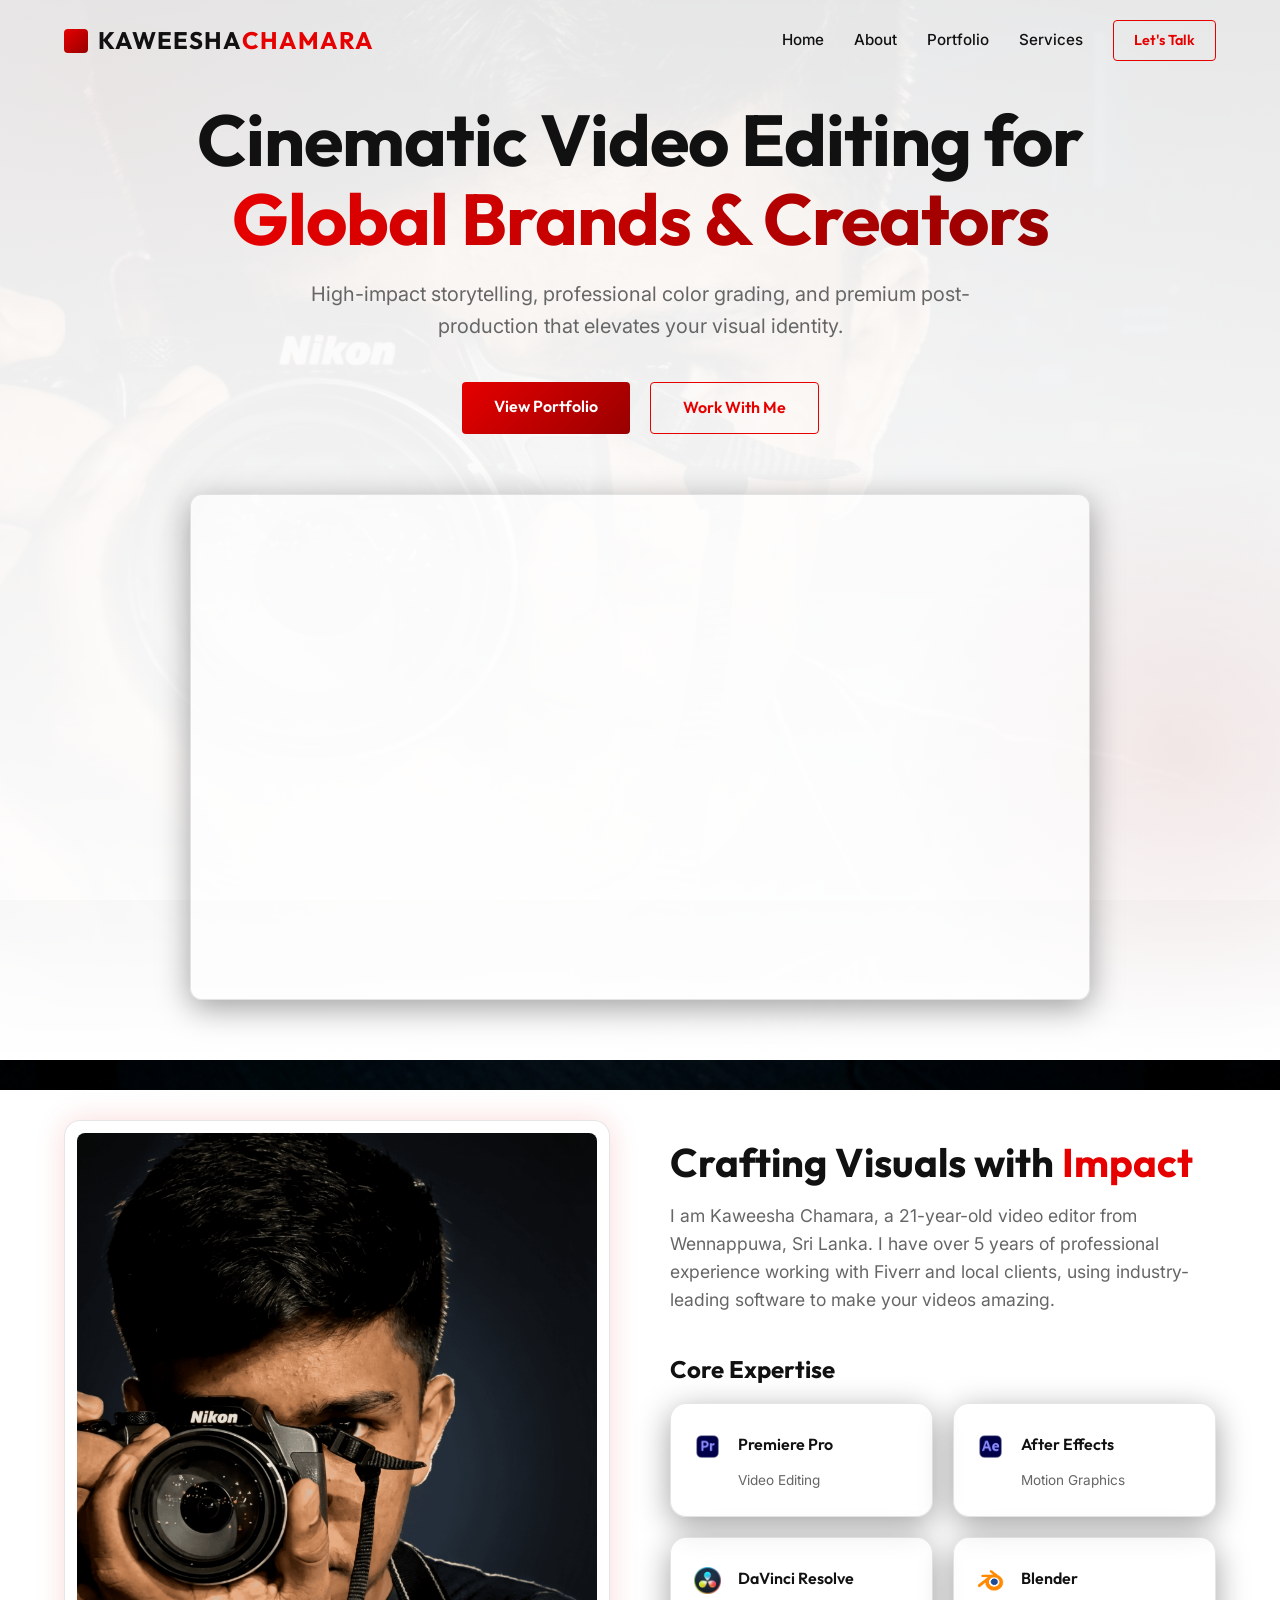
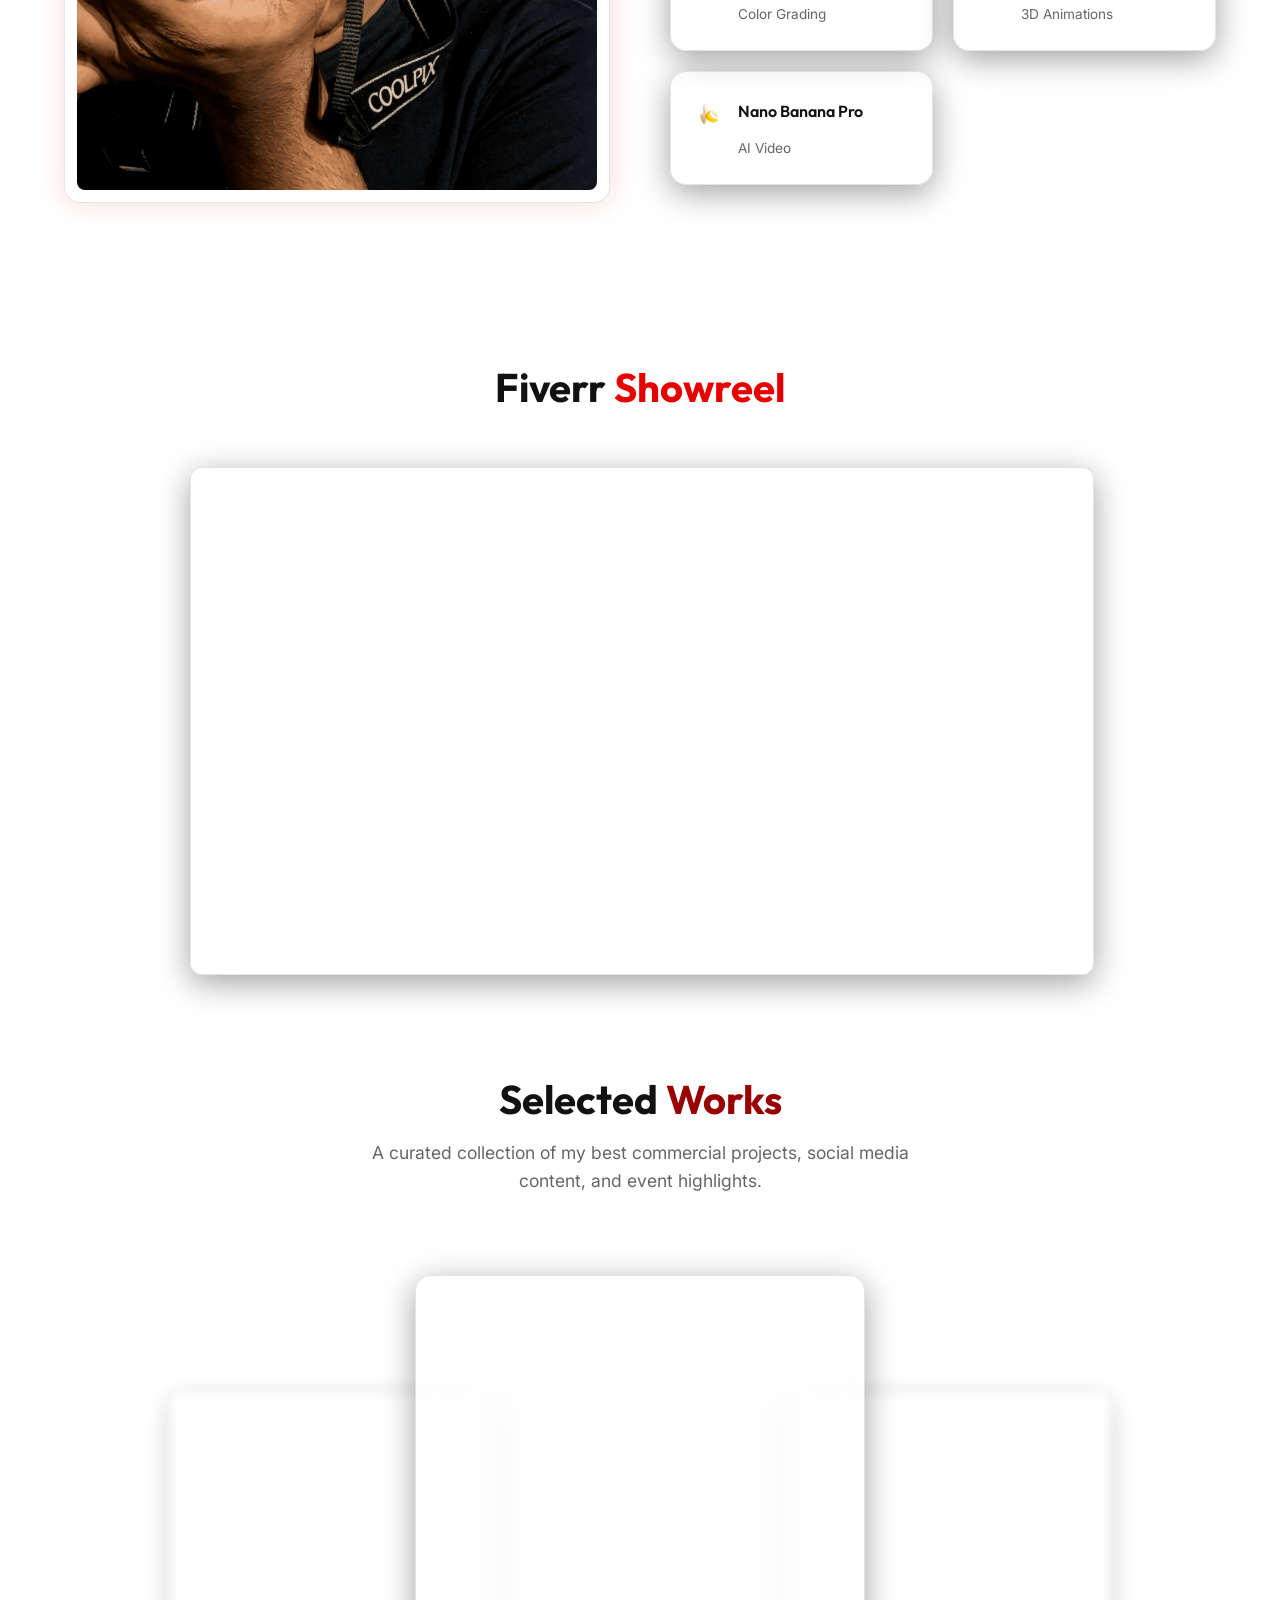
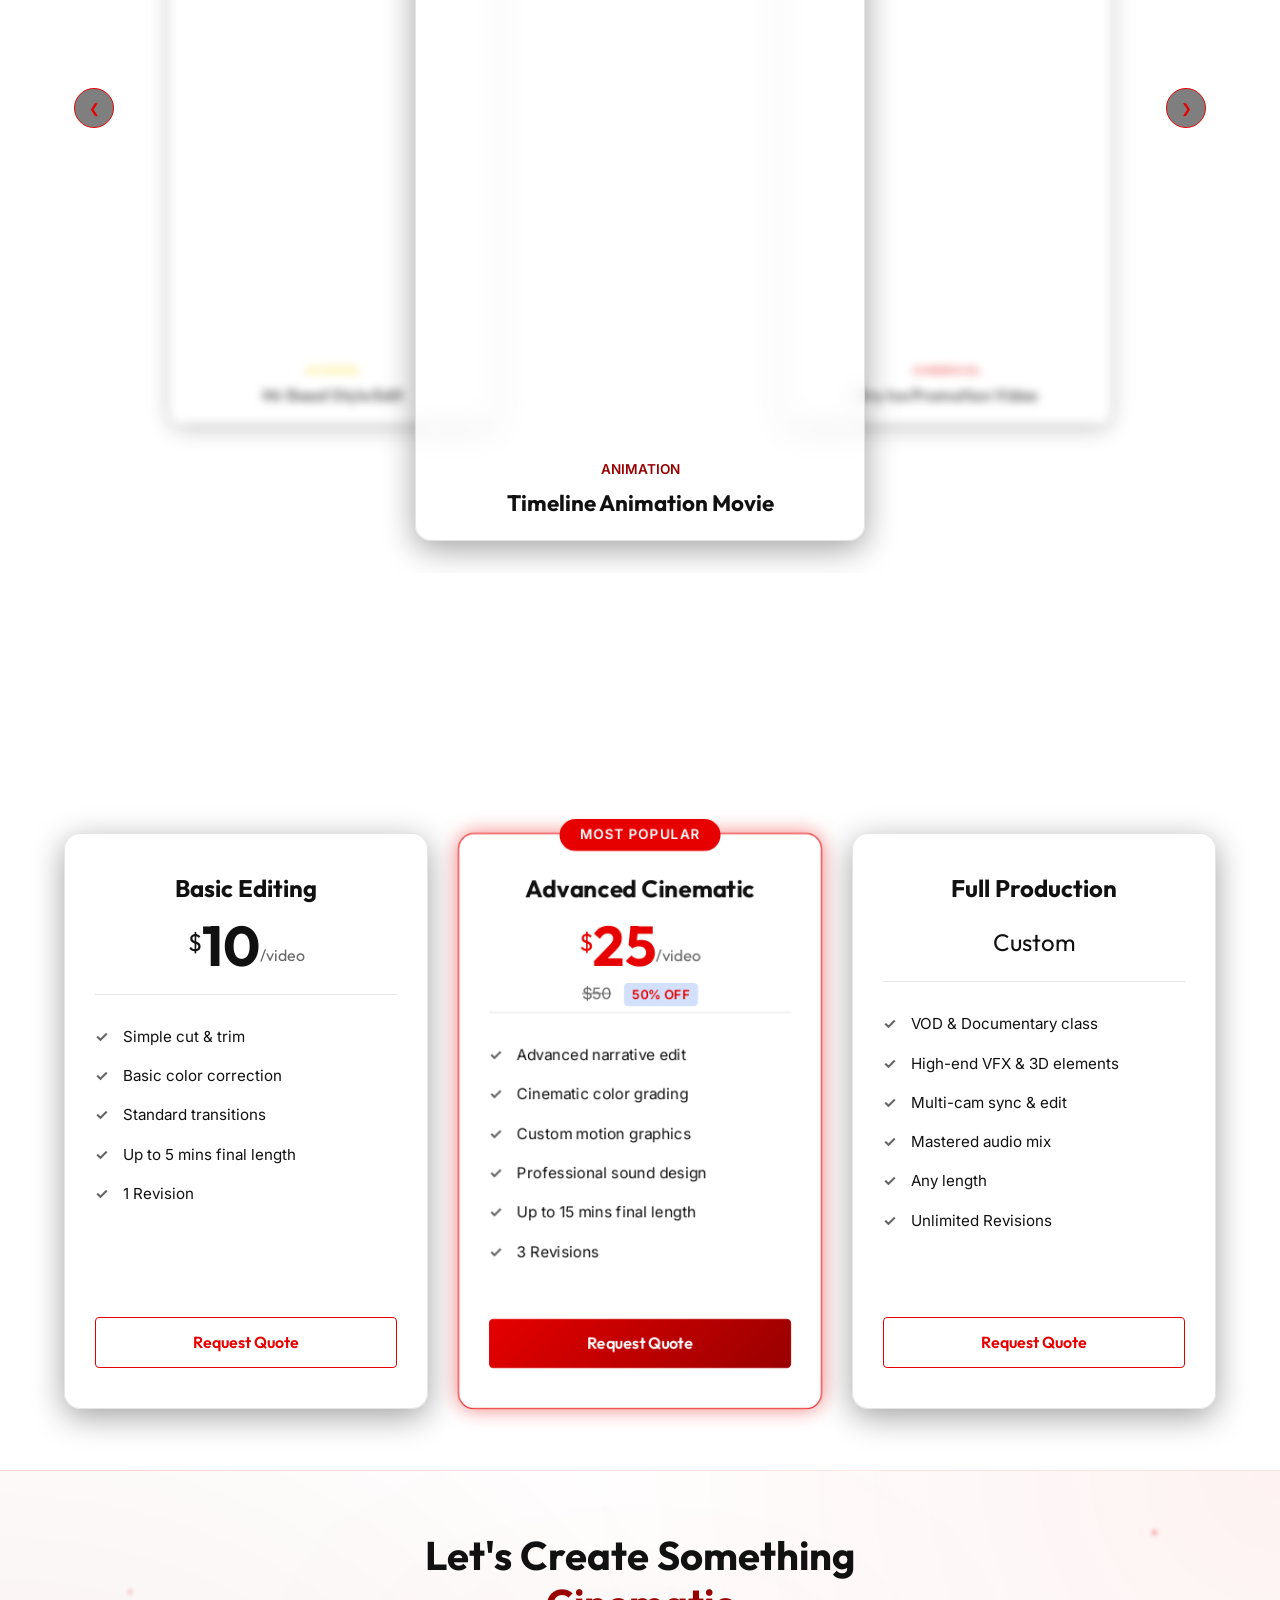
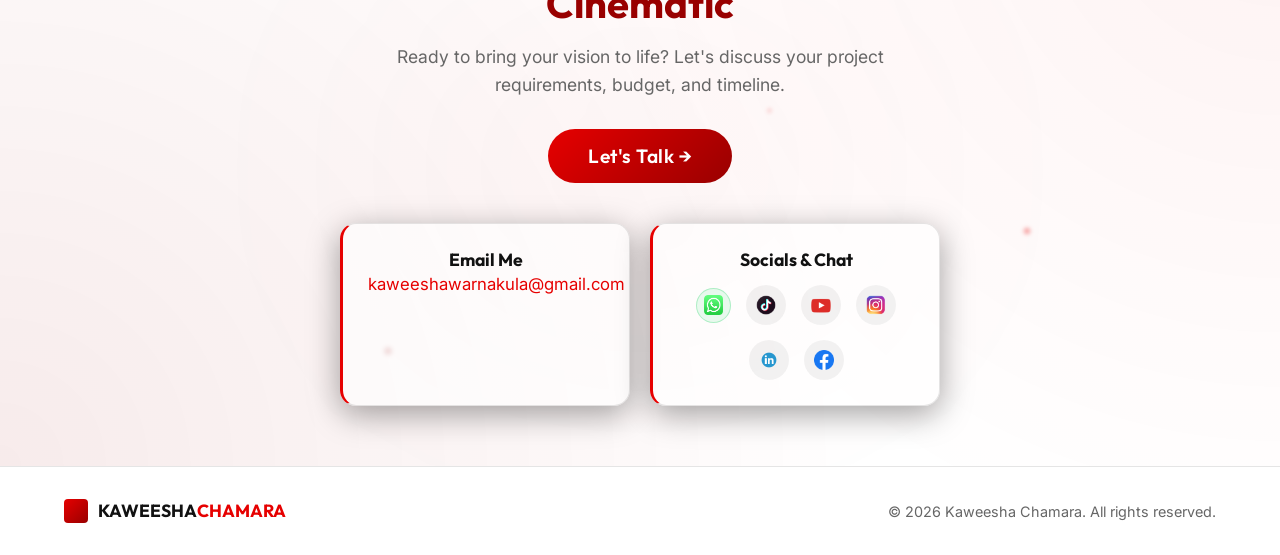
==== commit fb614d5b: "Add files via upload" ====
--- a/index.html
+++ b/index.html
@@ -54,19 +54,18 @@
                 Cinematic Video Editing for <br>
                 <span class="text-gradient">Global Brands & Creators</span>
             </h1>
-            <p class="hero-subtitle fade-in" style="transition-delay: 0.2s;">
+            <p class="hero-subtitle fade-in" style="transition-delay: 0.1s;">
                 High-impact storytelling, professional color grading, and premium post-production that elevates your
                 visual identity.
             </p>
-            <div class="hero-cta fade-in" style="transition-delay: 0.4s;">
+            <div class="hero-cta fade-in" style="transition-delay: 0.15s;">
                 <a href="#portfolio" class="btn btn-solid">View Portfolio</a>
                 <a href="#" id="heroContactBtn" class="btn btn-primary">Work With Me</a>
             </div>
 
-            <div class="showreel-preview fade-in" style="transition-delay: 0.6s;">
+            <div class="showreel-preview fade-in" style="transition-delay: 0.2s;">
                 <div class="glass-panel video-wrapper hero-showreel">
-                    <img id="hero-custom-poster" src="cinematic storytelling.jpg" alt="Cinematic Storytelling"
-                        style="position:absolute; top:0; left:0; width:100%; height:100%; object-fit:cover; z-index: 5; transition: opacity 0.3s ease; pointer-events: none;">
+
                     <iframe loading="lazy" id="hero-vimeo-player"
                         src="https://player.vimeo.com/video/1166969006?badge=0&amp;autopause=0&amp;player_id=0&amp;app_id=58479"
                         frameborder="0"
@@ -85,7 +84,7 @@
                 <div class="about-image glass-panel fade-in">
                     <img src="its me.png" alt="Video Editor Portrait" loading="lazy">
                 </div>
-                <div class="about-content fade-in" style="transition-delay: 0.2s;">
+                <div class="about-content fade-in" style="transition-delay: 0.1s;">
                     <h2 class="section-title">Crafting Visuals with <span class="text-primary">Impact</span></h2>
                     <p class="text-muted" style="margin-bottom: 40px; font-size: 1.1rem;">
                         I am Kaweesha Chamara, a 21-year-old video editor from Wennappuwa, Sri Lanka. I have over 5
@@ -190,7 +189,7 @@
         <div class="container">
             <div class="text-center">
                 <h2 class="section-title fade-in">Selected <span class="text-secondary">Works</span></h2>
-                <p class="section-subtitle fade-in" style="transition-delay: 0.2s;">A curated collection of my best
+                <p class="section-subtitle fade-in" style="transition-delay: 0.1s;">A curated collection of my best
                     commercial projects, social media content, and event highlights.</p>
             </div>
 
@@ -246,7 +245,7 @@
                                     allow="autoplay; fullscreen; picture-in-picture; clipboard-write; encrypted-media; web-share"
                                     referrerpolicy="strict-origin-when-cross-origin"
                                     style="position:absolute;top:0;left:0;width:100%;height:100%;pointer-events:none;"
-                                    title="The Dan Koe style video prj" class="vimeo-iframe"></iframe></div>
+                                    title="The Dan Koe style video" class="vimeo-iframe"></iframe></div>
                         </div>
                         <div class="portfolio-info text-center">
                             <span class="text-primary"
@@ -304,13 +303,13 @@
         <div class="container">
             <div class="text-center">
                 <h2 class="section-title fade-in">Editing <span class="text-primary">Packages</span></h2>
-                <p class="section-subtitle fade-in" style="transition-delay: 0.2s;">Clear pricing. Premium quality.
+                <p class="section-subtitle fade-in" style="transition-delay: 0.1s;">Clear pricing. Premium quality.
                     Tailored to your specific content needs.</p>
             </div>
 
             <div class="pricing-grid">
                 <!-- Package 1 -->
-                <div class="pricing-card glass-panel fade-in" style="transition-delay: 0.3s;">
+                <div class="pricing-card glass-panel fade-in" style="transition-delay: 0.15s;">
                     <div class="card-header">
                         <h3>Basic Editing</h3>
                         <div class="price">
@@ -330,7 +329,7 @@
                 </div>
 
                 <!-- Package 2 -->
-                <div class="pricing-card glass-panel featured fade-in" style="transition-delay: 0.4s;">
+                <div class="pricing-card glass-panel featured fade-in" style="transition-delay: 0.2s;">
                     <div class="featured-badge">Most Popular</div>
                     <div class="card-header">
                         <h3>Advanced Cinematic</h3>
@@ -359,7 +358,7 @@
                 </div>
 
                 <!-- Package 3 -->
-                <div class="pricing-card glass-panel fade-in" style="transition-delay: 0.5s;">
+                <div class="pricing-card glass-panel fade-in" style="transition-delay: 0.25s;">
                     <div class="card-header">
                         <h3>Full Production</h3>
                         <div class="price">
--- a/styles.css
+++ b/styles.css
@@ -2,19 +2,19 @@
 
 :root {
     /* Colors */
-    --color-bg: #000000;
+    --color-bg: #FFFFFF;
     /* Deep Navy Blue */
-    --color-bg-light: #0A0A0A;
+    --color-bg-light: #F8F9FA;
     /* Dark Blue Gray */
-    --color-primary: #FACC15;
+    --color-primary: #E60000;
     /* Electric Blue */
-    --color-primary-hover: #FEF08A;
+    --color-primary-hover: #FF3333;
     /* Hover Accent */
-    --color-secondary: #EAB308;
+    --color-secondary: #990000;
     /* Subtle violet glow */
-    --color-text: #FEF9C3;
+    --color-text: #111111;
     /* Clean white */
-    --color-text-muted: #A1A1AA;
+    --color-text-muted: #666666;
     /* Soft gray */
 
     /* Typography */
@@ -25,11 +25,11 @@
     --section-padding: 60px 0;
 
     /* Effects */
-    --transition: all 0.3s cubic-bezier(0.4, 0, 0.2, 1);
-    --glow-primary: 0 0 20px rgba(250, 204, 21, 0.5);
-    --glow-secondary: 0 0 30px rgba(234, 179, 8, 0.4);
-    --glass-bg: rgba(10, 10, 10, 0.6);
-    --glass-border: 1px solid rgba(254, 249, 195, 0.05);
+    --transition: all 0.2s cubic-bezier(0.2, 0.8, 0.2, 1);
+    --glow-primary: 0 0 20px rgba(230, 0, 0, 0.5);
+    --glow-secondary: 0 0 30px rgba(153, 0, 0, 0.4);
+    --glass-bg: rgba(255, 255, 255, 0.6);
+    --glass-border: 1px solid rgba(0, 0, 0, 0.1);
     --glass-shadow: 0 8px 32px 0 rgba(0, 0, 0, 0.37);
 }
 
@@ -47,7 +47,7 @@
 body {
     font-family: var(--font-body);
     background-color: var(--color-bg);
-    background-image: linear-gradient(rgba(0, 0, 0, 0.85), rgba(0, 0, 0, 0.9)), url('cinematic_studio_bg_1772261646210.png');
+    background-image: linear-gradient(rgba(255, 255, 255, 0.85), rgba(255, 255, 255, 0.9)), url('cinematic_studio_bg_1772261646210.png');
     background-size: cover;
     background-position: center;
     background-attachment: fixed;
@@ -158,7 +158,7 @@
 }
 
 .btn-primary:hover {
-    background-color: rgba(250, 204, 21, 0.1);
+    background-color: rgba(230, 0, 0, 0.1);
     box-shadow: var(--glow-primary);
     color: var(--color-primary-hover);
     border-color: var(--color-primary-hover);
@@ -166,7 +166,7 @@
 
 .btn-solid {
     background: linear-gradient(135deg, var(--color-primary) 0%, var(--color-secondary) 100%);
-    color: #FEF9C3;
+    color: #FFFFFF;
 }
 
 .btn-solid:hover {
@@ -180,7 +180,7 @@
     width: 600px;
     max-width: 100vw;
     height: 600px;
-    background: radial-gradient(circle, rgba(234, 179, 8, 0.15) 0%, rgba(0, 0, 0, 0) 70%);
+    background: radial-gradient(circle, rgba(153, 0, 0, 0.15) 0%, rgba(0, 0, 0, 0) 70%);
     border-radius: 50%;
     z-index: -1;
     pointer-events: none;
@@ -198,12 +198,12 @@
 }
 
 .navbar.scrolled {
-    background: rgba(10, 10, 10, 0.95);
+    background: rgba(255, 255, 255, 0.95);
     backdrop-filter: blur(15px);
     -webkit-backdrop-filter: blur(15px);
     padding: 15px 0;
-    box-shadow: 0 4px 30px rgba(0, 0, 0, 0.5);
-    border-bottom: 1px solid rgba(254, 249, 195, 0.05);
+    box-shadow: 0 4px 30px rgba(0, 0, 0, 0.1);
+    border-bottom: 1px solid rgba(0, 0, 0, 0.05);
 }
 
 .nav-container {
@@ -301,7 +301,7 @@
     left: 0;
     width: 100%;
     height: 100%;
-    background: linear-gradient(180deg, rgba(0, 0, 0, 0.8) 0%, rgba(0, 0, 0, 1) 100%);
+    background: linear-gradient(180deg, rgba(255, 255, 255, 0.8) 0%, rgba(255, 255, 255, 1) 100%);
     z-index: -1;
 }
 
@@ -391,7 +391,7 @@
 .play-btn {
     width: 80px;
     height: 80px;
-    background: rgba(10, 10, 10, 0.7);
+    background: rgba(255, 255, 255, 0.7);
     backdrop-filter: blur(8px);
     border: 2px solid var(--color-primary);
     border-radius: 50%;
@@ -412,7 +412,7 @@
 
 .video-wrapper:hover .play-btn {
     background: var(--color-primary);
-    color: #FEF9C3;
+    color: #FFFFFF;
     transform: scale(1.1);
 }
 
@@ -430,8 +430,8 @@
     overflow: hidden;
     position: relative;
     padding: 12px;
-    background: rgba(10, 10, 10, 0.4);
-    box-shadow: 0 0 30px rgba(250, 204, 21, 0.15);
+    background: rgba(255, 255, 255, 0.4);
+    box-shadow: 0 0 30px rgba(230, 0, 0, 0.15);
     transition: var(--transition);
 }
 
@@ -446,7 +446,7 @@
 }
 
 .about-image:hover {
-    box-shadow: 0 0 40px rgba(250, 204, 21, 0.3);
+    box-shadow: 0 0 40px rgba(230, 0, 0, 0.3);
 }
 
 .about-image:hover img {
@@ -486,8 +486,8 @@
 
 .skill-card:hover {
     transform: translateY(-5px);
-    background: rgba(10, 10, 10, 0.8);
-    box-shadow: 0 4px 20px rgba(250, 204, 21, 0.3);
+    background: rgba(255, 255, 255, 0.8);
+    box-shadow: 0 4px 20px rgba(230, 0, 0, 0.3);
 }
 
 .skill-icon {
@@ -574,7 +574,7 @@
     left: 0;
     width: 100%;
     height: 100%;
-    background: rgba(0, 0, 0, 0.7);
+    background: rgba(255, 255, 255, 0.7);
     display: flex;
     align-items: center;
     justify-content: center;
@@ -602,9 +602,9 @@
     z-index: 10;
     display: flex;
     align-items: center;
-    background: rgba(0, 0, 0, 0.6);
+    background: rgba(255, 255, 255, 0.6);
     backdrop-filter: blur(4px);
-    border: 1px solid rgba(254, 249, 195, 0.2);
+    border: 1px solid rgba(0, 0, 0, 0.2);
     border-radius: 20px;
     padding: 0;
     transition: all 0.3s ease;
@@ -615,7 +615,7 @@
 
 .mute-btn-wrapper:hover {
     width: 120px;
-    background: rgba(0, 0, 0, 0.85);
+    background: rgba(255, 255, 255, 0.85);
 }
 
 .mute-btn {
@@ -626,7 +626,7 @@
     display: flex;
     align-items: center;
     justify-content: center;
-    color: #FEF9C3;
+    color: #111111;
     cursor: pointer;
     transition: var(--transition);
     flex-shrink: 0;
@@ -657,7 +657,7 @@
 .volume-slider::-webkit-slider-runnable-track {
     width: 100%;
     height: 4px;
-    background: rgba(254, 249, 195, 0.2);
+    background: rgba(0, 0, 0, 0.2);
     border-radius: 2px;
 }
 
@@ -697,7 +697,7 @@
 }
 
 .pricing-card.featured {
-    background: linear-gradient(180deg, rgba(10, 10, 10, 0.9) 0%, rgba(0, 0, 0, 0.9) 100%);
+    background: linear-gradient(180deg, rgba(255, 255, 255, 0.9) 0%, rgba(255, 255, 255, 0.9) 100%);
     border: 1px solid var(--color-primary);
     box-shadow: var(--glow-primary);
     transform: scale(1.05);
@@ -713,7 +713,7 @@
     left: 50%;
     transform: translateX(-50%);
     background: var(--color-primary);
-    color: #FEF9C3;
+    color: #FFFFFF;
     padding: 5px 20px;
     border-radius: 20px;
     font-size: 0.85rem;
@@ -726,7 +726,7 @@
     text-align: center;
     margin-bottom: 30px;
     padding-bottom: 20px;
-    border-bottom: 1px solid rgba(254, 249, 195, 0.1);
+    border-bottom: 1px solid rgba(0, 0, 0, 0.1);
 }
 
 .card-header h3 {
@@ -798,7 +798,7 @@
     width: 40px;
     height: 40px;
     border-radius: 50%;
-    background: rgba(254, 249, 195, 0.05);
+    background: rgba(0, 0, 0, 0.05);
     display: flex;
     align-items: center;
     justify-content: center;
@@ -809,7 +809,7 @@
 
 .social-icon:hover {
     background: var(--color-primary);
-    color: #FEF9C3;
+    color: #FFFFFF;
     transform: translateY(-3px);
 }
 
@@ -833,8 +833,8 @@
 .form-group select,
 .form-group textarea {
     width: 100%;
-    background: rgba(0, 0, 0, 0.5);
-    border: 1px solid rgba(254, 249, 195, 0.1);
+    background: rgba(255, 255, 255, 0.5);
+    border: 1px solid rgba(0, 0, 0, 0.1);
     border-radius: 6px;
     padding: 12px 15px;
     color: var(--color-text);
@@ -848,16 +848,16 @@
 .form-group textarea:focus {
     outline: none;
     border-color: var(--color-primary);
-    background: rgba(0, 0, 0, 0.8);
+    background: rgba(255, 255, 255, 0.8);
 }
 
 /* Cinematic Contact Section Styling */
 .cinematic-section {
     position: relative;
     overflow: hidden;
-    background: radial-gradient(circle at top right, rgba(250, 204, 21, 0.05) 0%, transparent 50%),
-        radial-gradient(circle at bottom left, rgba(234, 179, 8, 0.08) 0%, transparent 60%);
-    border-top: 1px solid rgba(250, 204, 21, 0.1);
+    background: radial-gradient(circle at top right, rgba(230, 0, 0, 0.05) 0%, transparent 50%),
+        radial-gradient(circle at bottom left, rgba(153, 0, 0, 0.08) 0%, transparent 60%);
+    border-top: 1px solid rgba(230, 0, 0, 0.1);
 }
 
 .cinematic-blur {
@@ -867,7 +867,7 @@
     transform: translate(-50%, -50%);
     width: 80%;
     height: 80%;
-    background: radial-gradient(circle, rgba(250, 204, 21, 0.03) 0%, rgba(0, 0, 0, 0) 70%);
+    background: radial-gradient(circle, rgba(230, 0, 0, 0.03) 0%, rgba(0, 0, 0, 0) 70%);
     filter: blur(80px);
     z-index: 0;
     pointer-events: none;
@@ -883,14 +883,14 @@
 }
 
 .cinematic-form {
-    background: rgba(10, 10, 10, 0.7);
-    border: 1px solid rgba(250, 204, 21, 0.2);
-    box-shadow: 0 0 40px rgba(0, 0, 0, 0.5), inset 0 0 20px rgba(250, 204, 21, 0.05);
+    background: rgba(255, 255, 255, 0.7);
+    border: 1px solid rgba(230, 0, 0, 0.2);
+    box-shadow: 0 0 40px rgba(0, 0, 0, 0.1), inset 0 0 20px rgba(230, 0, 0, 0.05);
 }
 
 .btn-glowing {
     background: linear-gradient(135deg, var(--color-primary) 0%, var(--color-secondary) 100%);
-    color: #FEF9C3;
+    color: #FFFFFF;
     position: relative;
     overflow: hidden;
     z-index: 1;
@@ -914,7 +914,7 @@
 
 .btn-glowing:hover {
     transform: translateY(-2px);
-    box-shadow: 0 10px 30px rgba(250, 204, 21, 0.4), 0 0 15px rgba(234, 179, 8, 0.3);
+    box-shadow: 0 10px 30px rgba(230, 0, 0, 0.4), 0 0 15px rgba(153, 0, 0, 0.3);
 }
 
 .btn-glowing:hover::before {
@@ -934,7 +934,7 @@
 
 .particle {
     position: absolute;
-    background: rgba(250, 204, 21, 0.4);
+    background: rgba(230, 0, 0, 0.4);
     border-radius: 50%;
     filter: blur(2px);
     animation: float 15s infinite ease-in-out alternate;
@@ -964,7 +964,7 @@
     left: 30%;
     animation-duration: 30s;
     animation-delay: -10s;
-    background: rgba(234, 179, 8, 0.3);
+    background: rgba(153, 0, 0, 0.3);
 }
 
 .p4 {
@@ -1004,8 +1004,9 @@
 
 /* Slide Up Animation */
 .slide-up {
-    transform: translateY(20px);
+    transform: translateY(30px);
     opacity: 0;
+    will-change: opacity, transform;
 }
 
 .fade-in.slide-up.visible {
@@ -1016,8 +1017,8 @@
 /* Footer */
 .footer {
     padding: 30px 0;
-    border-top: 1px solid rgba(254, 249, 195, 0.05);
-    background: rgba(0, 0, 0, 0.5);
+    border-top: 1px solid rgba(0, 0, 0, 0.1);
+    background: rgba(255, 255, 255, 0.5);
     position: relative;
     z-index: 10;
 }
@@ -1055,11 +1056,11 @@
 @media (max-width: 768px) {
 
     .navbar {
-        background: rgba(10, 10, 10, 0.95);
+        background: rgba(255, 255, 255, 0.95);
         backdrop-filter: blur(15px);
         -webkit-backdrop-filter: blur(15px);
         padding: 15px 0;
-        border-bottom: 1px solid rgba(254, 249, 195, 0.05);
+        border-bottom: 1px solid rgba(0, 0, 0, 0.05);
     }
 
     .nav-links,
@@ -1089,10 +1090,19 @@
         text-align: center;
     }
 
-    /* Make sidebar take full width on mobile */
+    /* Make sidebar optimal for mobile (floating glass box) */
     .contact-sidebar {
-        max-width: 100%;
-        border-left: none;
+        max-width: 90%;
+        height: 90vh;
+        top: 5vh;
+        border-radius: 20px 0 0 20px;
+        border-left: 1px solid rgba(0, 0, 0, 0.1);
+        border-top: 1px solid rgba(0, 0, 0, 0.1);
+        border-bottom: 1px solid rgba(0, 0, 0, 0.1);
+    }
+
+    .sidebar-header {
+        padding: 20px;
     }
 
     .sidebar-body {
@@ -1127,13 +1137,14 @@
 /* Animations */
 .fade-in {
     opacity: 0;
-    transform: scale(0.98);
-    transition: opacity 0.5s cubic-bezier(0.4, 0, 0.2, 1), transform 0.5s cubic-bezier(0.4, 0, 0.2, 1);
+    transform: translateY(15px) scale(0.99);
+    transition: opacity 0.4s cubic-bezier(0.2, 0.8, 0.2, 1), transform 0.4s cubic-bezier(0.2, 0.8, 0.2, 1);
+    will-change: opacity, transform;
 }
 
 .fade-in.is-visible {
     opacity: 1;
-    transform: scale(1);
+    transform: translateY(0) scale(1);
 }
 
 /* Sidebar Styles */
@@ -1143,7 +1154,7 @@
     left: 0;
     width: 100vw;
     height: 100vh;
-    background: rgba(0, 0, 0, 0.7);
+    background: rgba(255, 255, 255, 0.7);
     backdrop-filter: blur(5px);
     z-index: 2000;
     opacity: 0;
@@ -1166,11 +1177,11 @@
     z-index: 2001;
     overflow-y: auto;
     transition: right 0.8s cubic-bezier(0.22, 1, 0.36, 1);
-    background: rgba(0, 0, 0, 0.4);
+    background: rgba(255, 255, 255, 0.4);
     backdrop-filter: blur(25px);
     -webkit-backdrop-filter: blur(25px);
-    border-left: 1px solid rgba(255, 255, 255, 0.1);
-    box-shadow: -10px 0 30px rgba(0, 0, 0, 0.5);
+    border-left: 1px solid rgba(0, 0, 0, 0.1);
+    box-shadow: -10px 0 30px rgba(0, 0, 0, 0.1);
     display: flex;
     flex-direction: column;
 }
@@ -1184,7 +1195,7 @@
     justify-content: space-between;
     align-items: center;
     padding: 30px;
-    border-bottom: 1px solid rgba(254, 249, 195, 0.1);
+    border-bottom: 1px solid rgba(0, 0, 0, 0.1);
 }
 
 .sidebar-header h3 {
@@ -1212,8 +1223,8 @@
 }
 
 .btn-submit-contact {
-    background: #FFFFFF !important;
-    color: #000000 !important;
+    background: #000000 !important;
+    color: #FFFFFF !important;
     font-weight: 700;
     transition: all 0.3s ease;
 }
@@ -1221,6 +1232,6 @@
 .btn-submit-contact:hover {
     background: var(--color-primary) !important;
     color: #000000 !important;
-    box-shadow: 0 0 20px rgba(250, 204, 21, 0.6) !important;
+    box-shadow: 0 0 20px rgba(230, 0, 0, 0.6) !important;
     transform: translateY(-2px);
 }
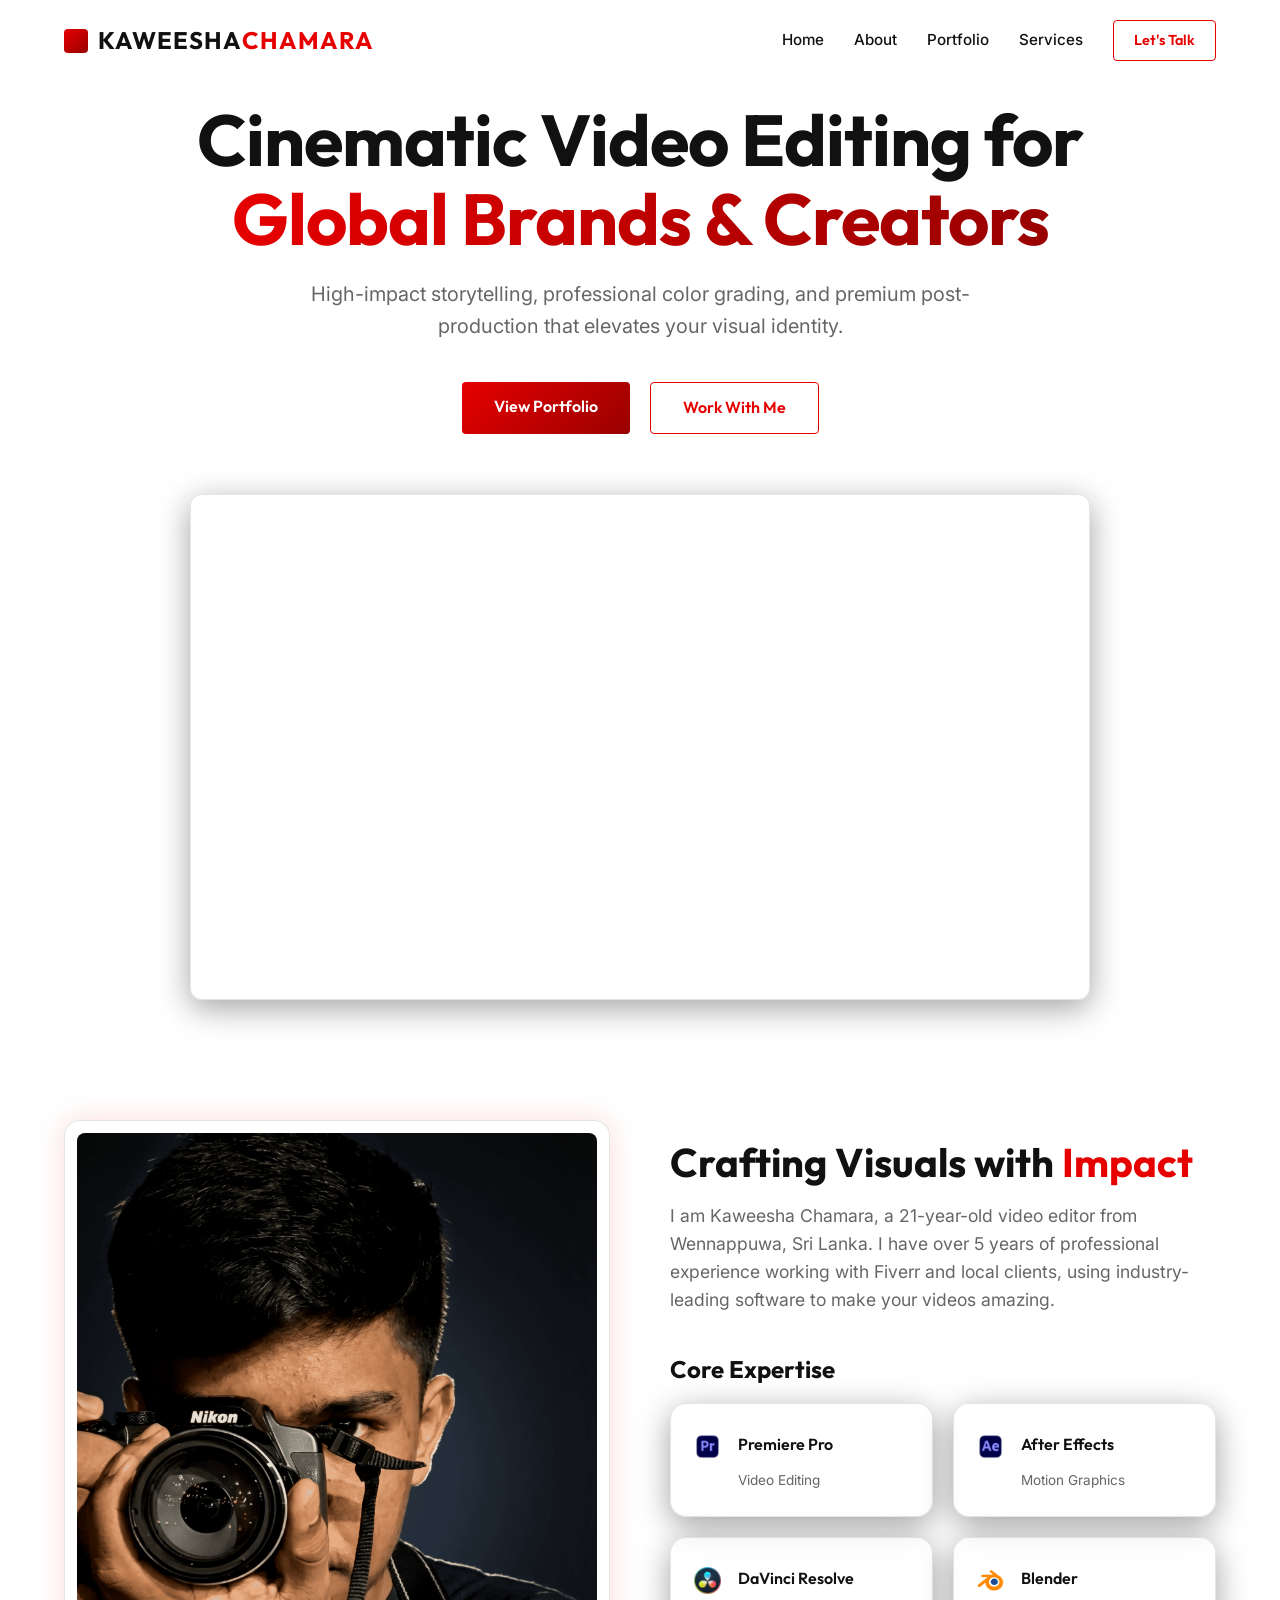
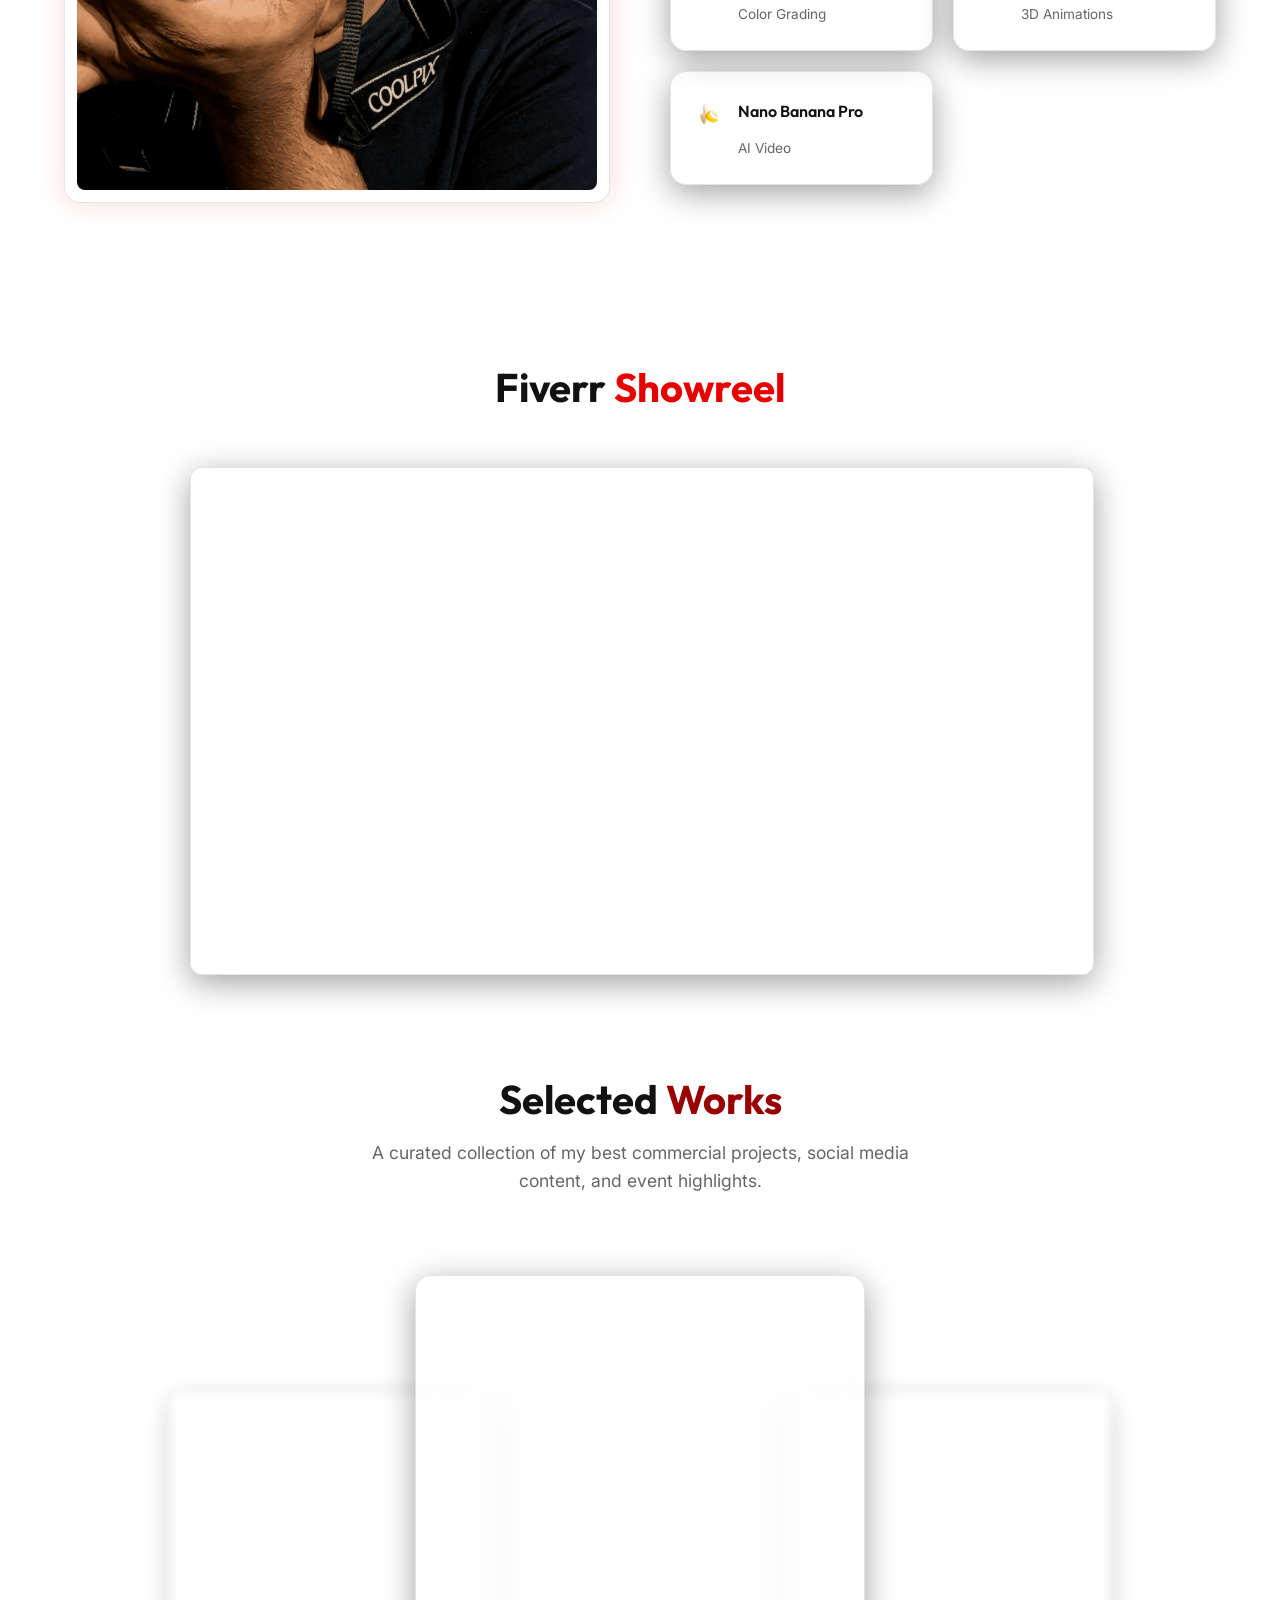
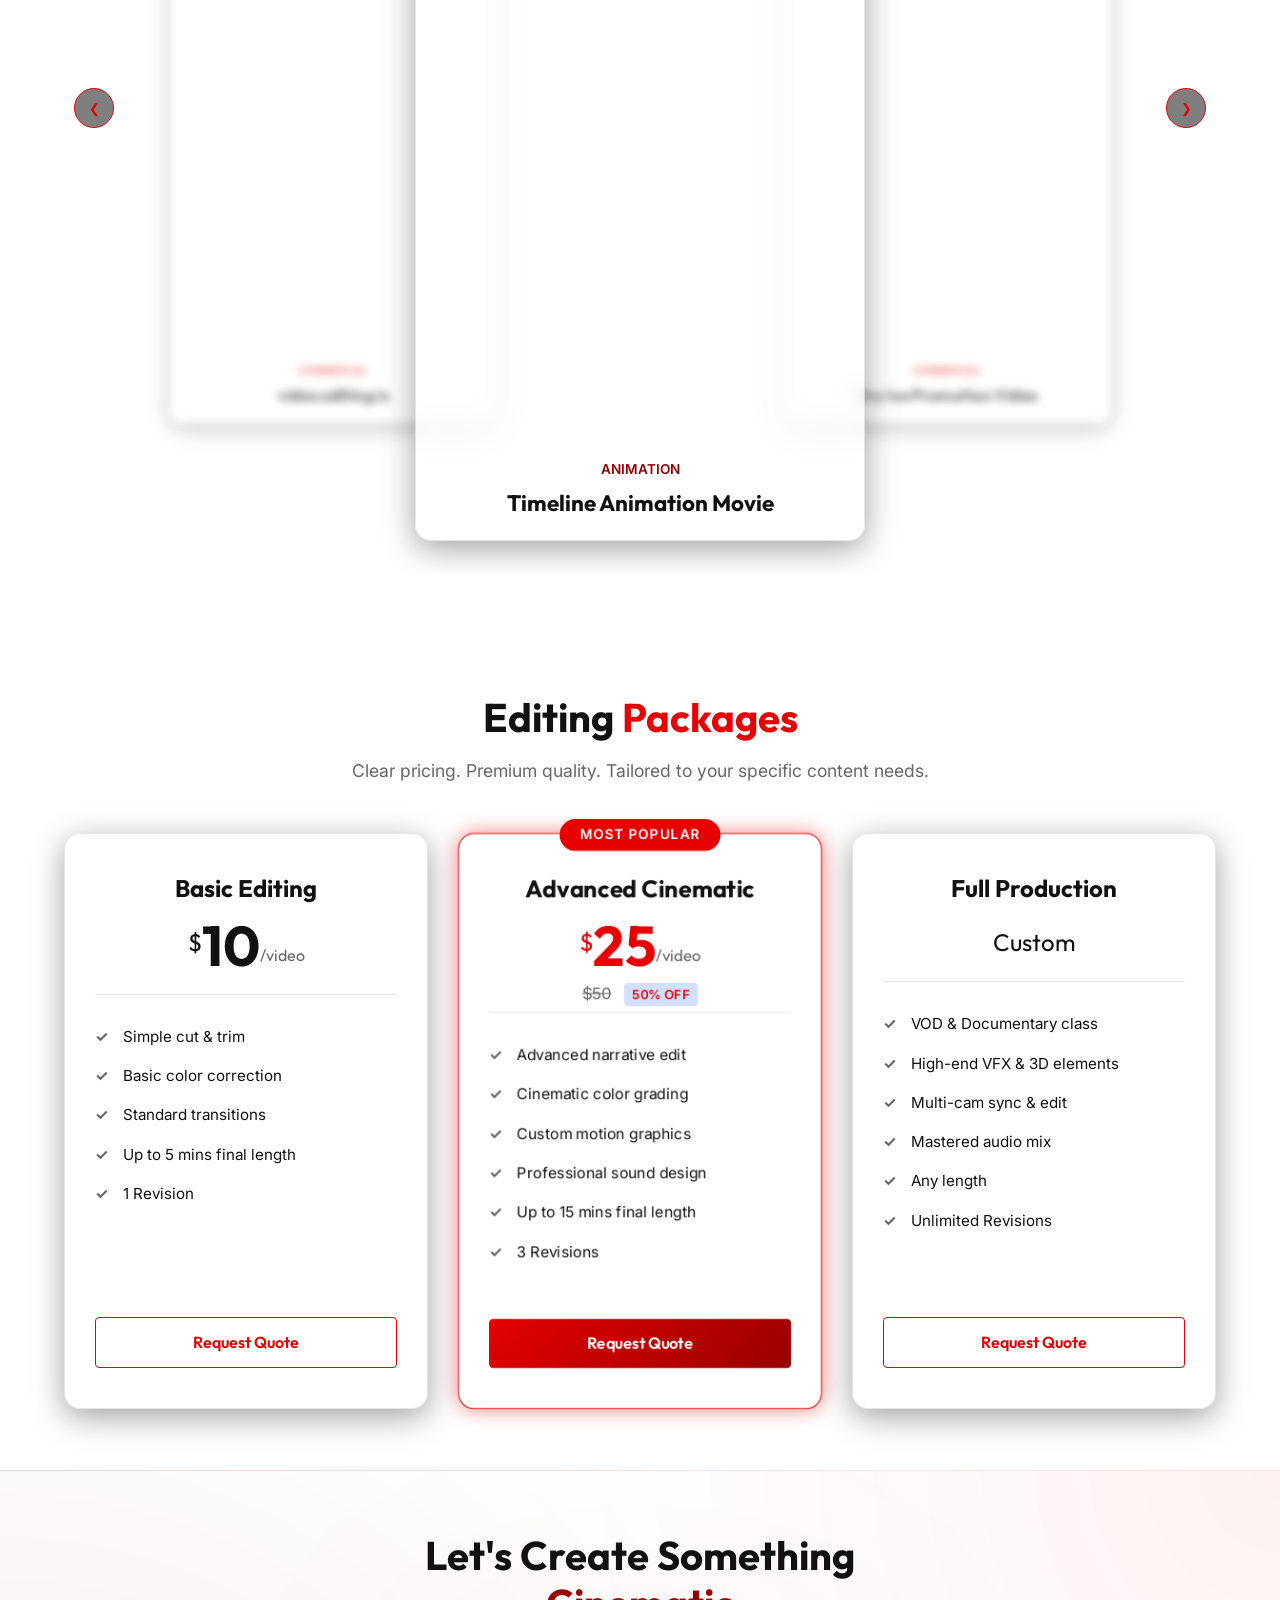
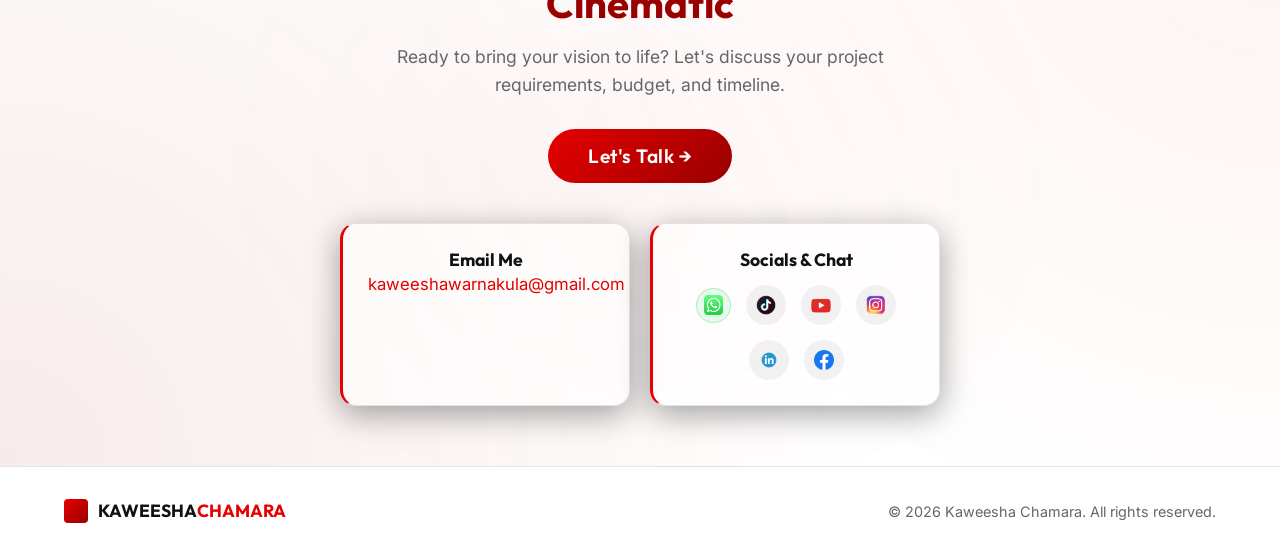
==== commit 5609470f: "Add files via upload" ====
--- a/index.html
+++ b/index.html
@@ -287,6 +287,24 @@
                             <span
                                 style="color: #FFD700; font-size: 0.85rem; font-weight: 600; text-transform: uppercase;">Showreel</span>
                             <h3 style="margin: 8px 0; font-size: 1.4rem;">Mr Beast Style Edit</h3>
+                        </div>
+                    </div>
+
+                    <!-- Project 6: video editing is -->
+                    <div class="portfolio-item glass-panel" data-index="5">
+                        <div style="border-radius: 8px; overflow: hidden; margin-bottom: 20px;">
+                            <div style="padding:177.78% 0 0 0;position:relative;"><iframe
+                                    src="https://player.vimeo.com/video/1181229165?badge=0&amp;autopause=0&amp;player_id=0&amp;app_id=58479"
+                                    frameborder="0"
+                                    allow="autoplay; fullscreen; picture-in-picture; clipboard-write; encrypted-media; web-share"
+                                    referrerpolicy="strict-origin-when-cross-origin"
+                                    style="position:absolute;top:0;left:0;width:100%;height:100%;pointer-events:none;"
+                                    title="video editing is" class="vimeo-iframe"></iframe></div>
+                        </div>
+                        <div class="portfolio-info text-center">
+                            <span class="text-primary"
+                                style="font-size: 0.85rem; font-weight: 600; text-transform: uppercase;">Commercial</span>
+                            <h3 style="margin: 8px 0; font-size: 1.4rem;">video editing is</h3>
                         </div>
                     </div>
 
--- a/styles.css
+++ b/styles.css
@@ -47,11 +47,6 @@
 body {
     font-family: var(--font-body);
     background-color: var(--color-bg);
-    background-image: linear-gradient(rgba(255, 255, 255, 0.85), rgba(255, 255, 255, 0.9)), url('cinematic_studio_bg_1772261646210.png');
-    background-size: cover;
-    background-position: center;
-    background-attachment: fixed;
-    background-repeat: no-repeat;
     color: var(--color-text);
     line-height: 1.6;
     overflow-x: hidden;
@@ -176,14 +171,7 @@
 
 /* Cinematic Glow Effect */
 .bg-glow {
-    position: absolute;
-    width: 600px;
-    max-width: 100vw;
-    height: 600px;
-    background: radial-gradient(circle, rgba(153, 0, 0, 0.15) 0%, rgba(0, 0, 0, 0) 70%);
-    border-radius: 50%;
-    z-index: -1;
-    pointer-events: none;
+    display: none;
 }
 
 /* Navigation Bar */
@@ -306,16 +294,7 @@
 }
 
 .hero-bg-video-placeholder {
-    position: absolute;
-    top: 0;
-    left: 0;
-    width: 100%;
-    height: 100%;
-    background-image: url('its\ me.png');
-    background-size: cover;
-    background-position: center;
-    z-index: -2;
-    opacity: 0.4;
+    display: none;
 }
 
 .text-gradient {
@@ -536,6 +515,10 @@
         transform: translateX(50%) scale(0.85) translateZ(-100px) !important;
         filter: blur(4px) !important;
     }
+}
+
+.portfolio-carousel-wrapper {
+    touch-action: pan-y;
 }
 
 .portfolio-item {
@@ -923,66 +906,7 @@
 
 /* Floating Particles */
 .particles-container {
-    position: absolute;
-    top: 0;
-    left: 0;
-    width: 100%;
-    height: 100%;
-    z-index: 1;
-    pointer-events: none;
-}
-
-.particle {
-    position: absolute;
-    background: rgba(230, 0, 0, 0.4);
-    border-radius: 50%;
-    filter: blur(2px);
-    animation: float 15s infinite ease-in-out alternate;
-}
-
-.p1 {
-    width: 4px;
-    height: 4px;
-    top: 20%;
-    left: 10%;
-    animation-duration: 25s;
-}
-
-.p2 {
-    width: 6px;
-    height: 6px;
-    top: 60%;
-    left: 80%;
-    animation-duration: 18s;
-    animation-delay: -5s;
-}
-
-.p3 {
-    width: 8px;
-    height: 8px;
-    top: 80%;
-    left: 30%;
-    animation-duration: 30s;
-    animation-delay: -10s;
-    background: rgba(153, 0, 0, 0.3);
-}
-
-.p4 {
-    width: 3px;
-    height: 3px;
-    top: 40%;
-    left: 60%;
-    animation-duration: 22s;
-    animation-delay: -2s;
-}
-
-.p5 {
-    width: 5px;
-    height: 5px;
-    top: 10%;
-    left: 90%;
-    animation-duration: 19s;
-    animation-delay: -7s;
+    display: none;
 }
 
 @keyframes float {
@@ -1063,7 +987,24 @@
         border-bottom: 1px solid rgba(0, 0, 0, 0.05);
     }
 
-    .nav-links,
+    .nav-links {
+        display: none;
+    }
+
+    .nav-links.active {
+        display: flex !important;
+        flex-direction: column;
+        position: absolute;
+        top: 100%;
+        left: 0;
+        width: 100%;
+        background: #FFFFFF;
+        padding: 20px 0;
+        box-shadow: 0 10px 15px rgba(0,0,0,0.1);
+        gap: 15px;
+        align-items: center;
+    }
+
     .btn-sm {
         display: none;
     }
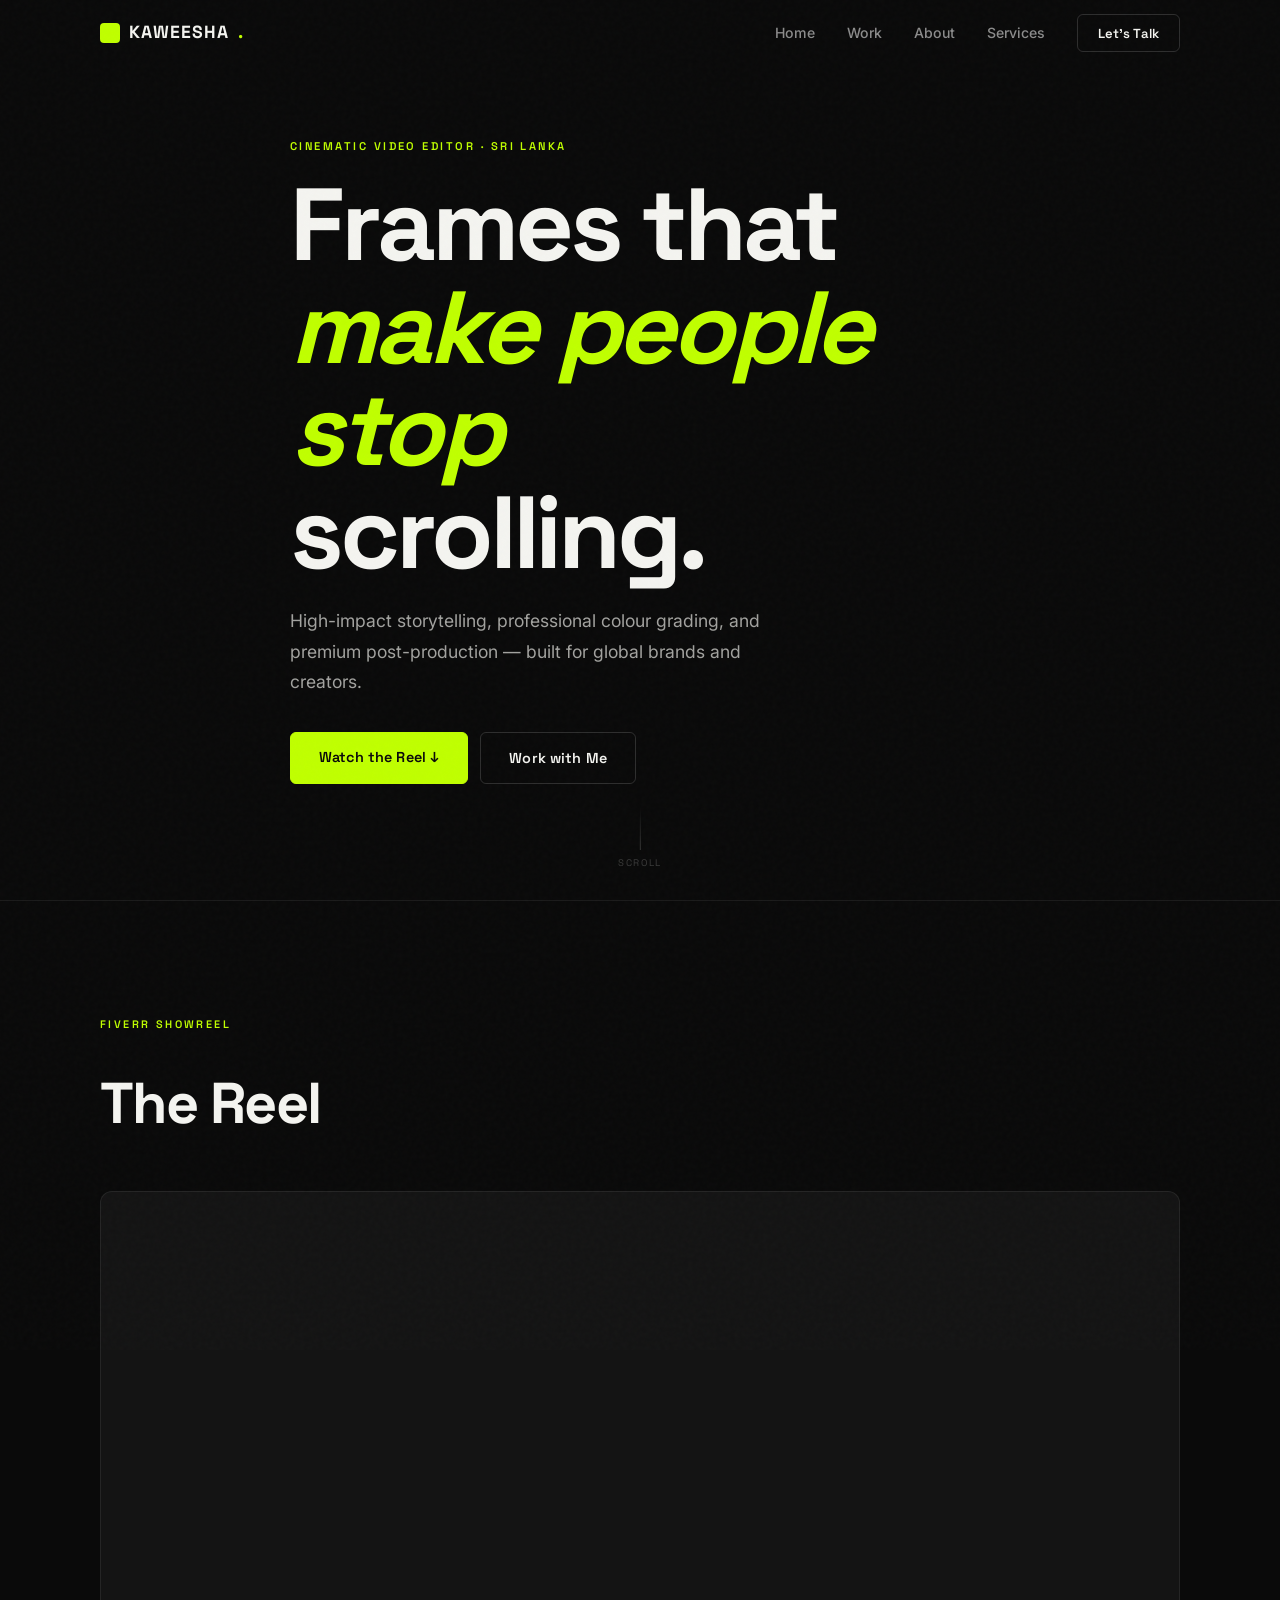
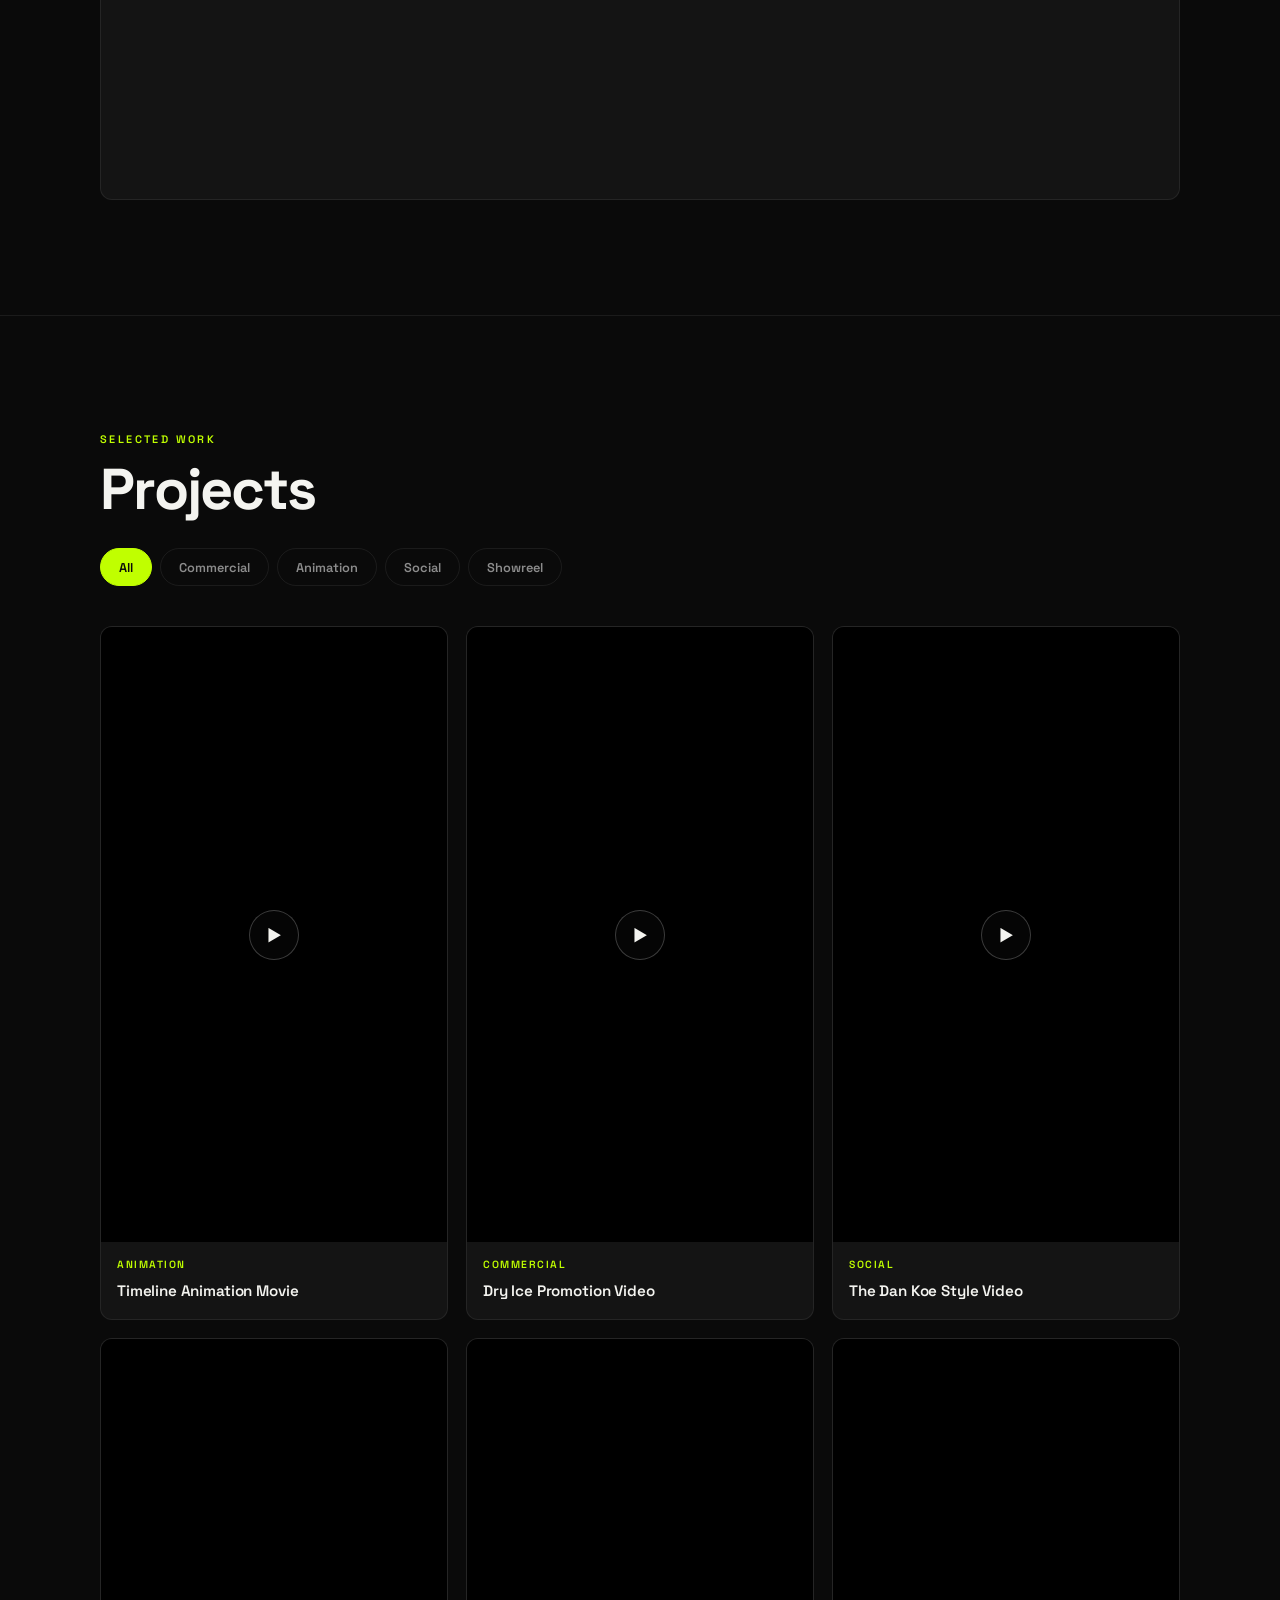
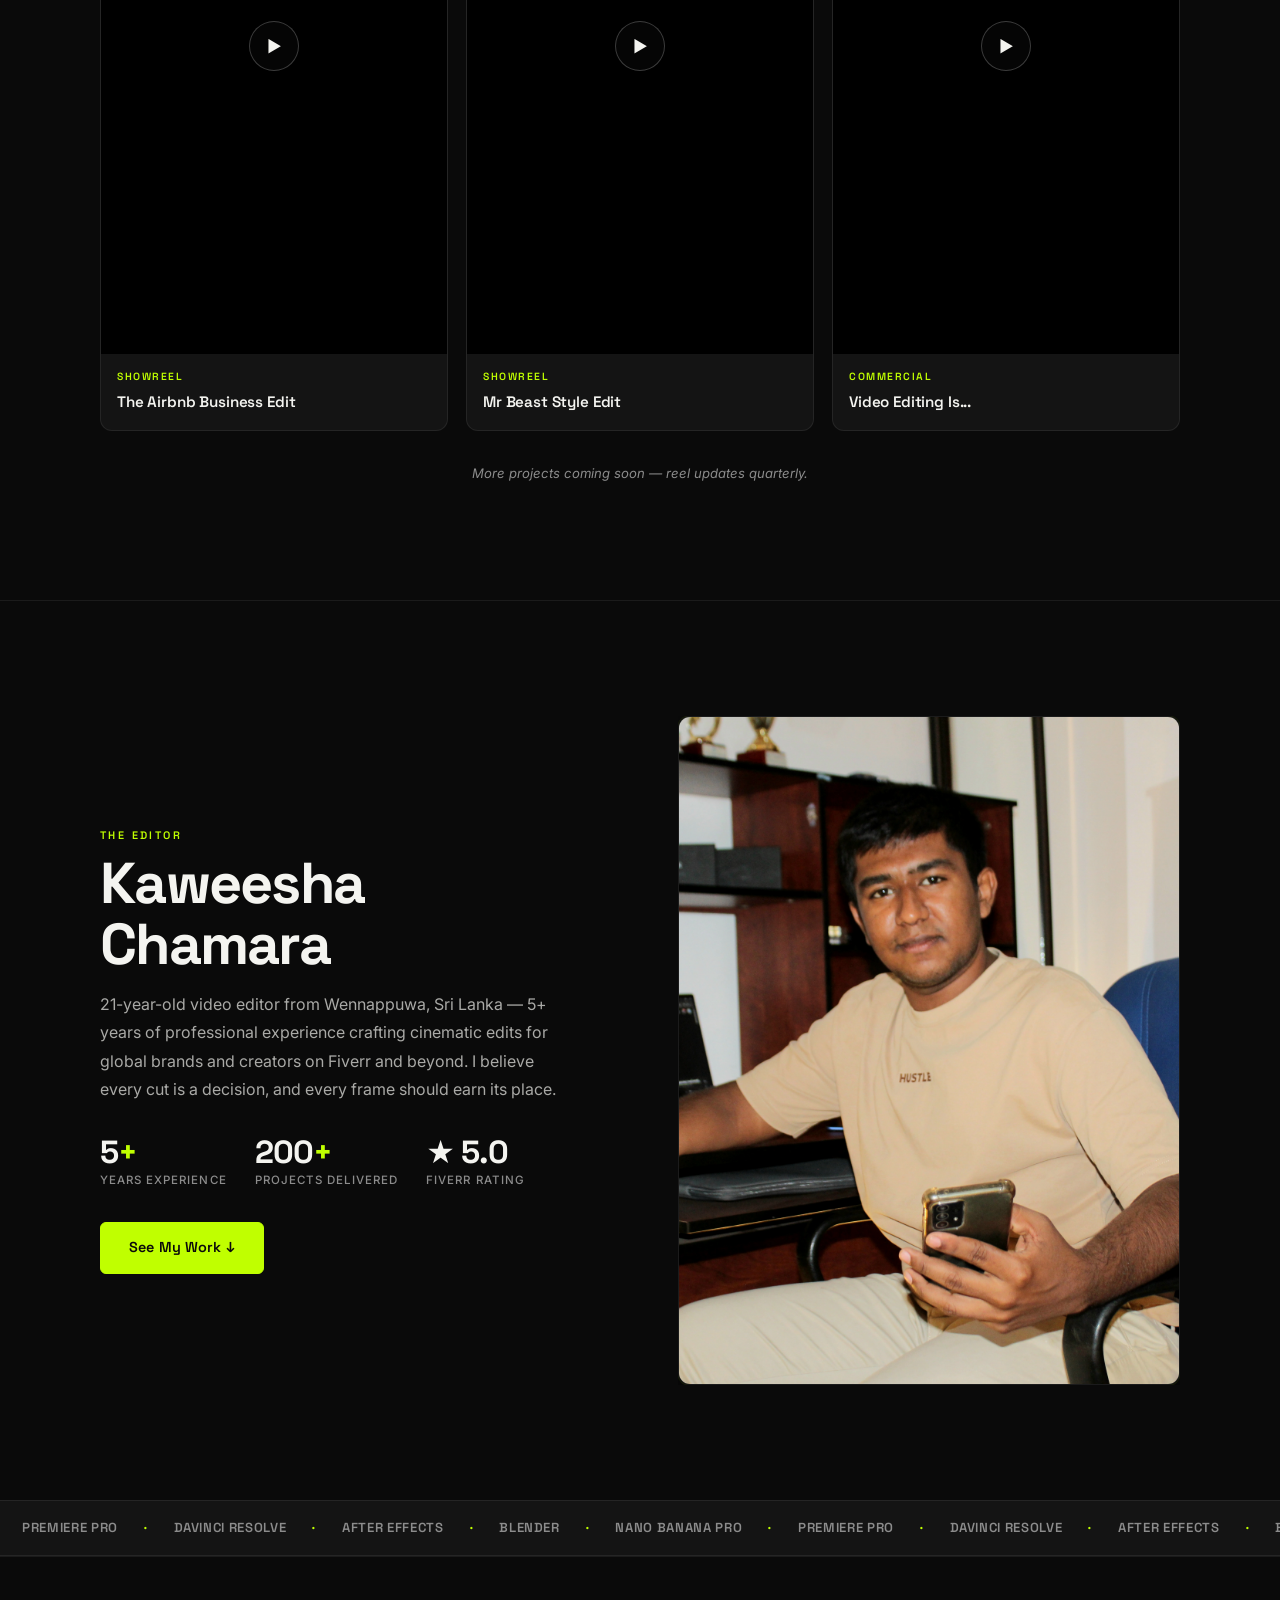
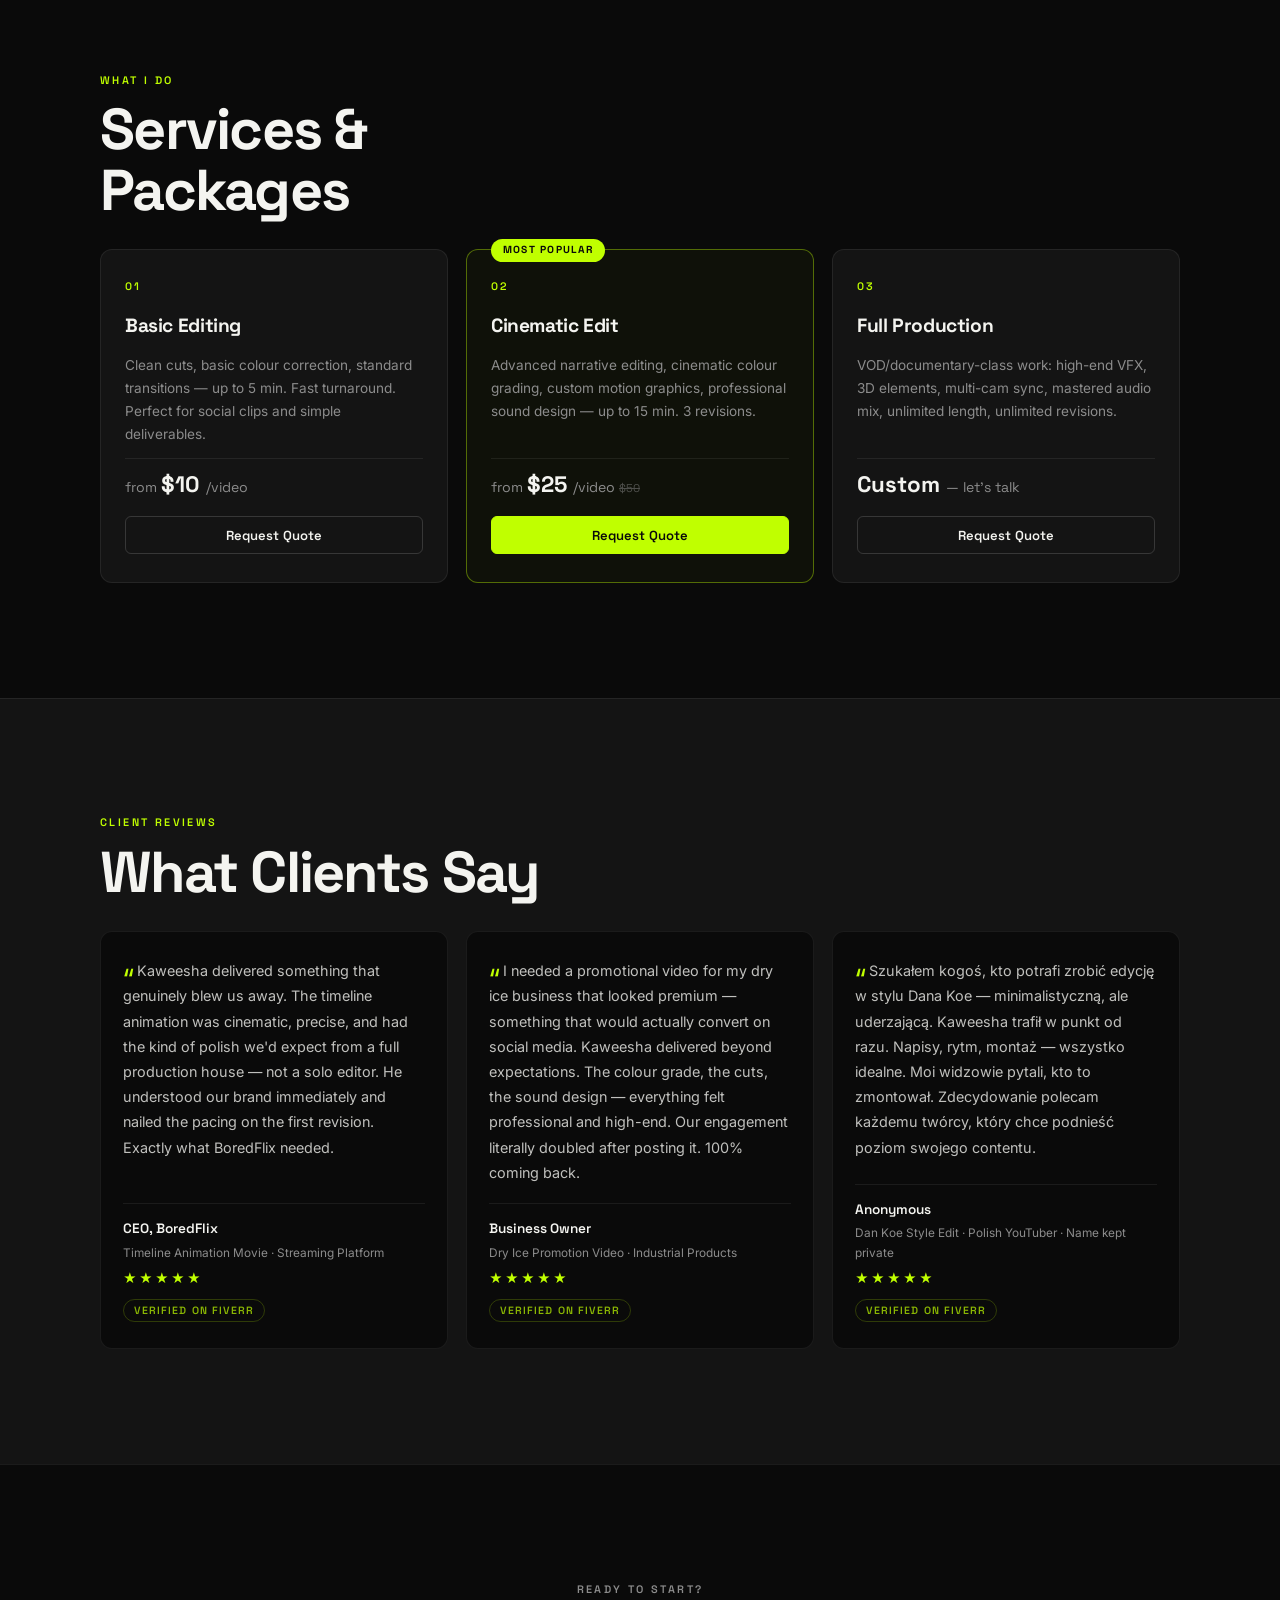
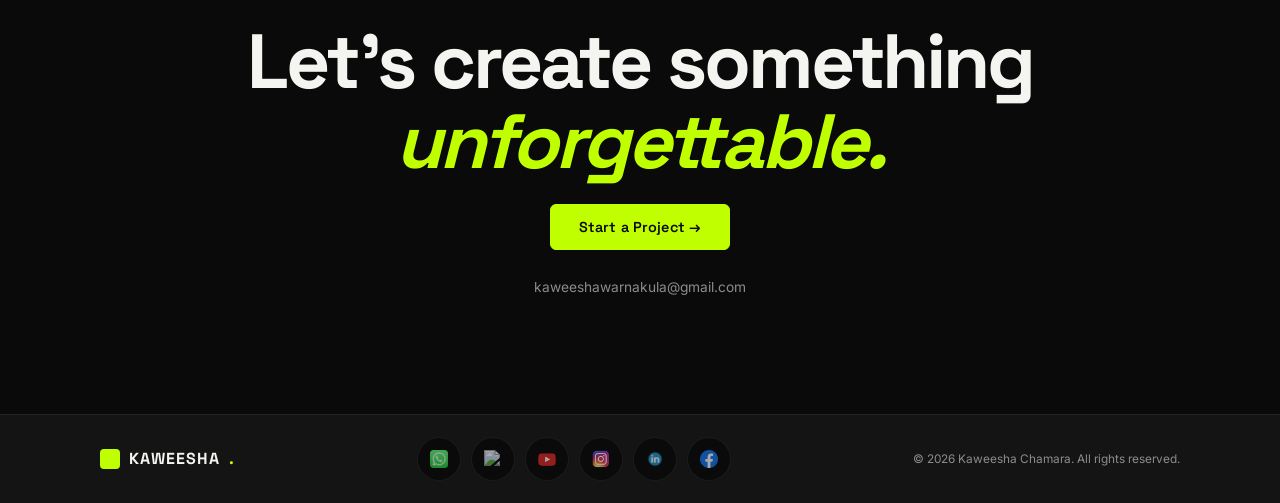
==== commit 77bed7ca: "Add files via upload" ====
--- a/index.html
+++ b/index.html
@@ -1,551 +1,612 @@
 <!DOCTYPE html>
 <html lang="en">
-
 <head>
-    <meta charset="UTF-8">
-    <meta name="viewport" content="width=device-width, initial-scale=1.0, maximum-scale=1.0, user-scalable=no">
-    <title>Cinematic Video Editing | Global Brands & Creators</title>
-    <meta name="description"
-        content="Premium, modern portfolio for international freelance video editing. High-impact storytelling, professional color grading, and premium post-production.">
-    <!-- Google Fonts: Inter and Outfit -->
-    <link rel="preconnect" href="https://fonts.googleapis.com">
-    <link rel="preconnect" href="https://fonts.gstatic.com" crossorigin>
-    <link
-        href="https://fonts.googleapis.com/css2?family=Inter:wght@300;400;500;600&family=Outfit:wght@300;400;500;600;700&display=swap"
-        rel="stylesheet">
-    <link rel="stylesheet" href="styles.css">
+  <meta charset="UTF-8">
+  <!-- OPTIMIZED VIEWPORT: viewport-fit=cover for iPhone notch/Dynamic Island -->
+  <meta name="viewport" content="width=device-width, initial-scale=1.0, viewport-fit=cover">
+  <title>Kaweesha Chamara — Cinematic Video Editor</title>
+  <meta name="description" content="Kaweesha Chamara is a cinematic video editor from Sri Lanka crafting high-impact reels, commercials, and social content for global brands and creators.">
+  <meta name="author" content="Kaweesha Chamara">
+  <meta name="robots" content="index, follow">
+
+  <!-- Browser chrome colour -->
+  <meta name="theme-color" content="#0A0A0A" media="(prefers-color-scheme: dark)">
+  <meta name="theme-color" content="#0A0A0A">
+
+  <!-- iOS / PWA -->
+  <meta name="apple-mobile-web-app-capable" content="yes">
+  <meta name="apple-mobile-web-app-status-bar-style" content="black-translucent">
+  <meta name="apple-mobile-web-app-title" content="Kaweesha">
+  <meta name="mobile-web-app-capable" content="yes">
+
+  <!-- Open Graph -->
+  <meta property="og:title" content="Kaweesha Chamara — Cinematic Video Editor">
+  <meta property="og:description" content="Premium video editing for global brands and creators. Commercials, social content, cinematic reels.">
+  <meta property="og:type" content="website">
+  <meta property="og:image" content="cinematic_studio_bg_1772261646210.png">
+  <meta property="og:image:alt" content="Kaweesha Chamara portfolio hero">
+
+  <!-- Twitter Card -->
+  <meta name="twitter:card" content="summary_large_image">
+  <meta name="twitter:title" content="Kaweesha Chamara — Cinematic Video Editor">
+  <meta name="twitter:description" content="Premium video editing for global brands and creators.">
+  <meta name="twitter:image" content="cinematic_studio_bg_1772261646210.png">
+
+  <!-- Fonts: preconnect first, then load -->
+  <link rel="preconnect" href="https://fonts.googleapis.com">
+  <link rel="preconnect" href="https://fonts.gstatic.com" crossorigin>
+  <link href="https://fonts.googleapis.com/css2?family=Space+Grotesk:wght@500;600;700&family=Inter:wght@400;500&display=swap" rel="stylesheet">
+
+  <!-- Critical CSS first -->
+  <link rel="stylesheet" href="styles.css">
 </head>
-
 <body>
-    <!-- Navigation Bar -->
-    <header class="navbar" id="navbar">
-        <div class="container nav-container">
-            <a href="#" class="logo">
-                <span class="logo-icon"></span>
-                KAWEESHA<span class="text-primary"> CHAMARA</span>
-            </a>
-            <nav class="nav-links">
-                <a href="#home" class="nav-link">Home</a>
-                <a href="#about" class="nav-link">About</a>
-                <a href="#portfolio" class="nav-link">Portfolio</a>
-                <a href="#services" class="nav-link">Services</a>
-                <a href="#" id="navContactBtn" class="btn btn-primary btn-sm">Let's Talk</a>
-            </nav>
-            <div class="mobile-menu-btn">
-                <span></span>
-                <span></span>
-                <span></span>
-            </div>
-        </div>
-    </header>
-
-    <!-- Hero Section -->
-    <section id="home" class="hero">
-        <div class="bg-glow" style="top: -200px; left: -200px;"></div>
-        <div class="bg-glow"
-            style="bottom: -100px; right: 10vw; background: radial-gradient(circle, rgba(0, 191, 255, 0.1) 0%, rgba(10, 25, 47, 0) 70%);">
-        </div>
-
-        <div class="hero-overlay"></div>
-        <div class="hero-bg-video-placeholder"></div>
-
-        <div class="container hero-content">
-            <h1 class="hero-title fade-in">
-                Cinematic Video Editing for <br>
-                <span class="text-gradient">Global Brands & Creators</span>
-            </h1>
-            <p class="hero-subtitle fade-in" style="transition-delay: 0.1s;">
-                High-impact storytelling, professional color grading, and premium post-production that elevates your
-                visual identity.
-            </p>
-            <div class="hero-cta fade-in" style="transition-delay: 0.15s;">
-                <a href="#portfolio" class="btn btn-solid">View Portfolio</a>
-                <a href="#" id="heroContactBtn" class="btn btn-primary">Work With Me</a>
-            </div>
-
-            <div class="showreel-preview fade-in" style="transition-delay: 0.2s;">
-                <div class="glass-panel video-wrapper hero-showreel">
-
-                    <iframe loading="lazy" id="hero-vimeo-player"
-                        src="https://player.vimeo.com/video/1166969006?badge=0&amp;autopause=0&amp;player_id=0&amp;app_id=58479"
-                        frameborder="0"
-                        allow="autoplay; fullscreen; picture-in-picture; clipboard-write; encrypted-media; web-share"
-                        referrerpolicy="strict-origin-when-cross-origin" title="Untitled design"
-                        style="position:absolute;top:0;left:0;width:100%;height:100%;"></iframe>
-                </div>
-            </div>
-        </div>
-    </section>
-
-    <!-- About Section -->
-    <section id="about" class="about">
-        <div class="container">
-            <div class="about-grid">
-                <div class="about-image glass-panel fade-in">
-                    <img src="its me.png" alt="Video Editor Portrait" loading="lazy">
-                </div>
-                <div class="about-content fade-in" style="transition-delay: 0.1s;">
-                    <h2 class="section-title">Crafting Visuals with <span class="text-primary">Impact</span></h2>
-                    <p class="text-muted" style="margin-bottom: 40px; font-size: 1.1rem;">
-                        I am Kaweesha Chamara, a 21-year-old video editor from Wennappuwa, Sri Lanka. I have over 5
-                        years of professional experience working with Fiverr and local clients, using industry-leading
-                        software to make your videos amazing.
-                    </p>
-
-                    <h3 style="margin-bottom: 20px; font-size: 1.5rem;">Core Expertise</h3>
-                    <div class="skills-grid">
-                        <!-- Premiere Pro -->
-                        <div class="skill-card glass-panel flex-column align-start">
-                            <div class="skill-header">
-                                <span class="skill-icon"
-                                    style="display: flex; align-items: center; justify-content: center; width: 32px; height: 32px; padding-top: 5px;">
-                                    <img src="premiere.png" alt="Premiere Pro Logo"
-                                        style="width: 100%; height: 100%; object-fit: contain;">
-                                </span>
-                                <h4>Premiere Pro</h4>
-                            </div>
-                            <p class="skill-subtext">Video Editing</p>
-                        </div>
-
-                        <!-- After Effects -->
-                        <div class="skill-card glass-panel flex-column align-start">
-                            <div class="skill-header">
-                                <span class="skill-icon"
-                                    style="display: flex; align-items: center; justify-content: center; width: 32px; height: 32px; padding-top: 5px;">
-                                    <img src="after effects.png" alt="After Effects Logo"
-                                        style="width: 100%; height: 100%; object-fit: contain;">
-                                </span>
-                                <h4>After Effects</h4>
-                            </div>
-                            <p class="skill-subtext">Motion Graphics</p>
-                        </div>
-
-                        <!-- DaVinci Resolve -->
-                        <div class="skill-card glass-panel flex-column align-start">
-                            <div class="skill-header">
-                                <span class="skill-icon"
-                                    style="display: flex; align-items: center; justify-content: center; width: 32px; height: 32px; padding-top: 5px;">
-                                    <img src="davinchi logo.png" alt="DaVinci Resolve Logo"
-                                        style="width: 100%; height: 100%; object-fit: contain;">
-                                </span>
-                                <h4>DaVinci Resolve</h4>
-                            </div>
-                            <p class="skill-subtext">Color Grading</p>
-                        </div>
-
-                        <!-- Blender -->
-                        <div class="skill-card glass-panel flex-column align-start">
-                            <div class="skill-header">
-                                <span class="skill-icon"
-                                    style="display: flex; align-items: center; justify-content: center; width: 32px; height: 32px; padding-top: 5px;">
-                                    <img src="blender.png" alt="Blender Logo"
-                                        style="width: 100%; height: 100%; object-fit: contain;">
-                                </span>
-                                <h4>Blender</h4>
-                            </div>
-                            <p class="skill-subtext">3D Animations</p>
-                        </div>
-
-                        <!-- Nano Banana Pro -->
-                        <div class="skill-card glass-panel flex-column align-start">
-                            <div class="skill-header">
-                                <span class="skill-icon"
-                                    style="display: flex; align-items: center; justify-content: center; width: 32px; height: 32px; padding-top: 5px;">
-                                    <img src="nano banana pro.png" alt="Nano Banana Pro Logo"
-                                        style="width: 100%; height: 100%; object-fit: contain;">
-                                </span>
-                                <h4>Nano Banana Pro</h4>
-                            </div>
-                            <p class="skill-subtext">AI Video</p>
-                        </div>
-                    </div>
-                </div>
-            </div>
-        </div>
-    </section>
-
-    <!-- Fiverr Showreel Section -->
-    <section id="fiverr-showreel" class="fiverr-showreel" style="padding: 100px 0 40px;">
-        <div class="container">
-            <div class="text-center">
-                <h2 class="section-title fade-in">Fiverr <span class="text-primary">Showreel</span></h2>
-            </div>
-            <div class="showreel-preview fade-in" style="margin-top: 40px;">
-                <div class="glass-panel video-wrapper hero-showreel"
-                    style="border-radius: 12px; overflow: hidden; position: relative; padding-top: 56.25%;">
-                    <iframe loading="lazy" id="fiverr-vimeo-player"
-                        src="https://player.vimeo.com/video/1166994220?badge=0&amp;autopause=0&amp;player_id=0&amp;app_id=58479"
-                        width="100%" height="100%" frameborder="0"
-                        allow="autoplay; fullscreen; picture-in-picture; clipboard-write; encrypted-media; web-share"
-                        referrerpolicy="strict-origin-when-cross-origin" title="fiver showreel"
-                        style="position:absolute;top:0;left:0;width:100%;height:100%;"></iframe>
-                </div>
-            </div>
-        </div>
-    </section>
-
-    <!-- Portfolio Section -->
-    <section id="portfolio" class="portfolio">
-        <div class="container">
-            <div class="text-center">
-                <h2 class="section-title fade-in">Selected <span class="text-secondary">Works</span></h2>
-                <p class="section-subtitle fade-in" style="transition-delay: 0.1s;">A curated collection of my best
-                    commercial projects, social media content, and event highlights.</p>
-            </div>
-
-            <div class="portfolio-carousel-wrapper"
-                style="position: relative; width: 100%; overflow: hidden; padding: 40px 0;">
-                <button class="carousel-btn prev-btn" id="prevBtn"
-                    style="position: absolute; left: 10px; top: 50%; transform: translateY(-50%); z-index: 20; background: rgba(0,0,0,0.5); border: 1px solid var(--color-primary); color: var(--color-primary); width: 40px; height: 40px; border-radius: 50%; display: flex; align-items: center; justify-content: center; cursor: pointer; transition: all 0.3s ease;">&#10094;</button>
-                <div class="portfolio-carousel" id="portfolioCarousel"
-                    style="display: flex; justify-content: center; align-items: center; perspective: 1000px; height: 850px; position: relative; width: 100%; max-width: 100%; margin: 0 auto;">
-
-                    <!-- Project 1 (Formerly Project 2): Timeline Animation Movie -->
-                    <div class="portfolio-item glass-panel" data-index="0">
-                        <div style="border-radius: 8px; overflow: hidden; margin-bottom: 20px;">
-                            <div style="padding:177.78% 0 0 0;position:relative;"><iframe
-                                    src="https://player.vimeo.com/video/1166922976?title=0&amp;byline=0&amp;portrait=0&amp;badge=0&amp;autopause=0&amp;player_id=0&amp;app_id=58479"
-                                    frameborder="0"
-                                    allow="autoplay; fullscreen; picture-in-picture; clipboard-write; encrypted-media; web-share"
-                                    referrerpolicy="strict-origin-when-cross-origin"
-                                    style="position:absolute;top:0;left:0;width:100%;height:100%;pointer-events:none;"
-                                    title="timeline animation movie" class="vimeo-iframe"></iframe></div>
-                        </div>
-                        <div class="portfolio-info text-center">
-                            <span class="text-secondary"
-                                style="font-size: 0.85rem; font-weight: 600; text-transform: uppercase;">Animation</span>
-                            <h3 style="margin: 8px 0; font-size: 1.4rem;">Timeline Animation Movie</h3>
-                        </div>
-                    </div>
-
-                    <!-- Project 2 (Formerly Project 1): Dry Ice -->
-                    <div class="portfolio-item glass-panel" data-index="1">
-                        <div style="border-radius: 8px; overflow: hidden; margin-bottom: 20px;">
-                            <div style="padding:177.78% 0 0 0;position:relative;"><iframe
-                                    src="https://player.vimeo.com/video/1166923241?title=0&amp;byline=0&amp;portrait=0&amp;badge=0&amp;autopause=0&amp;player_id=0&amp;app_id=58479"
-                                    frameborder="0"
-                                    allow="autoplay; fullscreen; picture-in-picture; clipboard-write; encrypted-media; web-share"
-                                    referrerpolicy="strict-origin-when-cross-origin"
-                                    style="position:absolute;top:0;left:0;width:100%;height:100%;pointer-events:none;"
-                                    title="dry ice project" class="vimeo-iframe"></iframe></div>
-                        </div>
-                        <div class="portfolio-info text-center">
-                            <span class="text-primary"
-                                style="font-size: 0.85rem; font-weight: 600; text-transform: uppercase;">Commercial</span>
-                            <h3 style="margin: 8px 0; font-size: 1.4rem;">Dry Ice Promotion Video</h3>
-                        </div>
-                    </div>
-
-                    <!-- Project 3: Dan Koe Style -->
-                    <div class="portfolio-item glass-panel" data-index="2">
-                        <div style="border-radius: 8px; overflow: hidden; margin-bottom: 20px;">
-                            <div style="padding:177.78% 0 0 0;position:relative;"><iframe
-                                    src="https://player.vimeo.com/video/1166922921?title=0&amp;byline=0&amp;portrait=0&amp;badge=0&amp;autopause=0&amp;player_id=0&amp;app_id=58479"
-                                    frameborder="0"
-                                    allow="autoplay; fullscreen; picture-in-picture; clipboard-write; encrypted-media; web-share"
-                                    referrerpolicy="strict-origin-when-cross-origin"
-                                    style="position:absolute;top:0;left:0;width:100%;height:100%;pointer-events:none;"
-                                    title="The Dan Koe style video" class="vimeo-iframe"></iframe></div>
-                        </div>
-                        <div class="portfolio-info text-center">
-                            <span class="text-primary"
-                                style="font-size: 0.85rem; font-weight: 600; text-transform: uppercase;">Commercial</span>
-                            <h3 style="margin: 8px 0; font-size: 1.4rem;">The Dan Koe Style Video</h3>
-                        </div>
-                    </div>
-
-                    <!-- Project 4: Airbnb Edit -->
-                    <div class="portfolio-item glass-panel" data-index="3">
-                        <div style="border-radius: 8px; overflow: hidden; margin-bottom: 20px;">
-                            <div style="padding:177.78% 0 0 0;position:relative;"><iframe
-                                    src="https://player.vimeo.com/video/1166922380?title=0&amp;byline=0&amp;portrait=0&amp;badge=0&amp;autopause=0&amp;player_id=0&amp;app_id=58479"
-                                    frameborder="0"
-                                    allow="autoplay; fullscreen; picture-in-picture; clipboard-write; encrypted-media; web-share"
-                                    referrerpolicy="strict-origin-when-cross-origin"
-                                    style="position:absolute;top:0;left:0;width:100%;height:100%;pointer-events:none;"
-                                    title="the airbnb business edit" class="vimeo-iframe"></iframe></div>
-                        </div>
-                        <div class="portfolio-info text-center">
-                            <span
-                                style="color: #FFD700; font-size: 0.85rem; font-weight: 600; text-transform: uppercase;">Showreel</span>
-                            <h3 style="margin: 8px 0; font-size: 1.4rem;">The Airbnb Business Edit</h3>
-                        </div>
-                    </div>
-
-                    <!-- Project 5: Mr Beast Edit -->
-                    <div class="portfolio-item glass-panel" data-index="4">
-                        <div style="border-radius: 8px; overflow: hidden; margin-bottom: 20px;">
-                            <div style="padding:177.78% 0 0 0;position:relative;"><iframe
-                                    src="https://player.vimeo.com/video/1166922195?title=0&amp;byline=0&amp;portrait=0&amp;badge=0&amp;autopause=0&amp;player_id=0&amp;app_id=58479"
-                                    frameborder="0"
-                                    allow="autoplay; fullscreen; picture-in-picture; clipboard-write; encrypted-media; web-share"
-                                    referrerpolicy="strict-origin-when-cross-origin"
-                                    style="position:absolute;top:0;left:0;width:100%;height:100%;pointer-events:none;"
-                                    title="mr beast edit project" class="vimeo-iframe"></iframe></div>
-                        </div>
-                        <div class="portfolio-info text-center">
-                            <span
-                                style="color: #FFD700; font-size: 0.85rem; font-weight: 600; text-transform: uppercase;">Showreel</span>
-                            <h3 style="margin: 8px 0; font-size: 1.4rem;">Mr Beast Style Edit</h3>
-                        </div>
-                    </div>
-
-                    <!-- Project 6: video editing is -->
-                    <div class="portfolio-item glass-panel" data-index="5">
-                        <div style="border-radius: 8px; overflow: hidden; margin-bottom: 20px;">
-                            <div style="padding:177.78% 0 0 0;position:relative;"><iframe
-                                    src="https://player.vimeo.com/video/1181229165?badge=0&amp;autopause=0&amp;player_id=0&amp;app_id=58479"
-                                    frameborder="0"
-                                    allow="autoplay; fullscreen; picture-in-picture; clipboard-write; encrypted-media; web-share"
-                                    referrerpolicy="strict-origin-when-cross-origin"
-                                    style="position:absolute;top:0;left:0;width:100%;height:100%;pointer-events:none;"
-                                    title="video editing is" class="vimeo-iframe"></iframe></div>
-                        </div>
-                        <div class="portfolio-info text-center">
-                            <span class="text-primary"
-                                style="font-size: 0.85rem; font-weight: 600; text-transform: uppercase;">Commercial</span>
-                            <h3 style="margin: 8px 0; font-size: 1.4rem;">video editing is</h3>
-                        </div>
-                    </div>
-
-                </div>
-                <button class="carousel-btn next-btn" id="nextBtn"
-                    style="position: absolute; right: 10px; top: 50%; transform: translateY(-50%); z-index: 20; background: rgba(0,0,0,0.5); border: 1px solid var(--color-primary); color: var(--color-primary); width: 40px; height: 40px; border-radius: 50%; display: flex; align-items: center; justify-content: center; cursor: pointer; transition: all 0.3s ease;">&#10095;</button>
-            </div>
-        </div>
-    </section>
-
-    <!-- Services Section -->
-    <section id="services" class="services">
-        <div class="bg-glow" style="right: -200px; top: 50%; opacity: 0.5;"></div>
-        <div class="container">
-            <div class="text-center">
-                <h2 class="section-title fade-in">Editing <span class="text-primary">Packages</span></h2>
-                <p class="section-subtitle fade-in" style="transition-delay: 0.1s;">Clear pricing. Premium quality.
-                    Tailored to your specific content needs.</p>
-            </div>
-
-            <div class="pricing-grid">
-                <!-- Package 1 -->
-                <div class="pricing-card glass-panel fade-in" style="transition-delay: 0.15s;">
-                    <div class="card-header">
-                        <h3>Basic Editing</h3>
-                        <div class="price">
-                            <span class="currency">$</span><span class="amount">10</span><span
-                                class="period">/video</span>
-                        </div>
-                    </div>
-                    <ul class="features-list">
-                        <li><span class="check">✓</span> Simple cut & trim</li>
-                        <li><span class="check">✓</span> Basic color correction</li>
-                        <li><span class="check">✓</span> Standard transitions</li>
-                        <li><span class="check">✓</span> Up to 5 mins final length</li>
-                        <li><span class="check">✓</span> 1 Revision</li>
-                    </ul>
-                    <a href="#" class="btn btn-primary open-sidebar-btn"
-                        style="width: 100%; text-align: center; margin-top: auto;">Request Quote</a>
-                </div>
-
-                <!-- Package 2 -->
-                <div class="pricing-card glass-panel featured fade-in" style="transition-delay: 0.2s;">
-                    <div class="featured-badge">Most Popular</div>
-                    <div class="card-header">
-                        <h3>Advanced Cinematic</h3>
-                        <div class="price text-primary">
-                            <span class="currency">$</span><span class="amount">25</span><span
-                                class="period">/video</span>
-                        </div>
-                        <div class="text-center" style="margin-top: 5px; margin-bottom: -15px;">
-                            <span
-                                style="text-decoration: line-through; color: var(--color-text-muted); font-size: 1rem;">$50</span>
-                            <span
-                                style="background: rgba(37, 99, 235, 0.2); color: var(--color-primary); padding: 4px 8px; border-radius: 4px; font-size: 0.8rem; font-weight: 600; margin-left: 8px;">50%
-                                OFF</span>
-                        </div>
-                    </div>
-                    <ul class="features-list">
-                        <li><span class="check text-primary">✓</span> Advanced narrative edit</li>
-                        <li><span class="check text-primary">✓</span> Cinematic color grading</li>
-                        <li><span class="check text-primary">✓</span> Custom motion graphics</li>
-                        <li><span class="check text-primary">✓</span> Professional sound design</li>
-                        <li><span class="check text-primary">✓</span> Up to 15 mins final length</li>
-                        <li><span class="check text-primary">✓</span> 3 Revisions</li>
-                    </ul>
-                    <a href="#" class="btn btn-solid open-sidebar-btn"
-                        style="width: 100%; text-align: center; margin-top: auto;">Request Quote</a>
-                </div>
-
-                <!-- Package 3 -->
-                <div class="pricing-card glass-panel fade-in" style="transition-delay: 0.25s;">
-                    <div class="card-header">
-                        <h3>Full Production</h3>
-                        <div class="price">
-                            <span class="currency">Custom</span>
-                        </div>
-                    </div>
-                    <ul class="features-list">
-                        <li><span class="check text-secondary">✓</span> VOD & Documentary class</li>
-                        <li><span class="check text-secondary">✓</span> High-end VFX & 3D elements</li>
-                        <li><span class="check text-secondary">✓</span> Multi-cam sync & edit</li>
-                        <li><span class="check text-secondary">✓</span> Mastered audio mix</li>
-                        <li><span class="check text-secondary">✓</span> Any length</li>
-                        <li><span class="check text-secondary">✓</span> Unlimited Revisions</li>
-                    </ul>
-                    <a href="#" class="btn btn-primary open-sidebar-btn"
-                        style="width: 100%; text-align: center; margin-top: auto;">Request Quote</a>
-                </div>
-            </div>
-        </div>
-    </section>
-
-    <!-- Contact Section -->
-    <section id="contact" class="contact cinematic-section">
-        <!-- Floating Particles Background -->
-        <div class="particles-container">
-            <div class="particle p1"></div>
-            <div class="particle p2"></div>
-            <div class="particle p3"></div>
-            <div class="particle p4"></div>
-            <div class="particle p5"></div>
-        </div>
-
-        <!-- Soft Cinematic Blur -->
-        <div class="cinematic-blur"></div>
-
-        <div class="container relative-z">
-            <div class="contact-grid align-center"
-                style="grid-template-columns: 1fr; max-width: 600px; margin: 0 auto; text-align: center;">
-                <div class="contact-info fade-in slide-up">
-                    <h2 class="section-title">Let's Create Something <span class="text-secondary">Cinematic</span></h2>
-                    <p class="text-muted"
-                        style="margin-bottom: 30px; font-size: 1.1rem; max-width: 500px; margin-left: auto; margin-right: auto;">
-                        Ready to bring your vision to life? Let's discuss your project requirements, budget, and
-                        timeline.
-                    </p>
-
-                    <button class="btn btn-glowing" id="openSidebarBtn"
-                        style="font-size: 1.2rem; padding: 15px 40px; border-radius: 50px; cursor: pointer; border: none; outline: none; margin-bottom: 40px;">Let's
-                        Talk &rarr;</button>
-
-                    <div class="contact-methods"
-                        style="display: flex; gap: 20px; flex-wrap: wrap; justify-content: center; text-align: left;">
-                        <div class="method glass-panel" style="flex: 1; min-width: 280px; text-align: center;">
-                            <h4>Email Me</h4>
-                            <a href="mailto:kaweeshawarnakula@gmail.com" class="text-primary"
-                                style="word-break: normal; white-space: nowrap; font-size: 1.05rem; text-decoration: none;">kaweeshawarnakula@gmail.com</a>
-                        </div>
-                        <div class="method glass-panel" style="flex: 1; min-width: 280px; text-align: center;">
-                            <h4>Socials & Chat</h4>
-                            <div class="social-links"
-                                style="margin-top: 15px; display: flex; gap: 15px; flex-wrap: wrap; justify-content: center; align-items: center;">
-                                <a href="https://wa.me/94773714459" target="_blank" class="social-icon" title="WhatsApp"
-                                    style="width: 35px; height: 35px; background: rgba(37, 211, 102, 0.1); border: 1px solid rgba(37, 211, 102, 0.3);">
-                                    <img src="whatsapp.png" alt="WhatsApp"
-                                        style="width: 20px; height: 20px; object-fit: contain;">
-                                </a>
-                                <a href="https://www.tiktok.com/@chamaraedit?_r=1&_t=ZN-9478i52LAwA" target="_blank"
-                                    class="social-icon" title="TikTok">
-                                    <img src="tiktok .png" alt="TikTok"
-                                        style="width: 20px; height: 20px; object-fit: contain;">
-                                </a>
-                                <a href="https://youtube.com/@kaweeedit?si=OoRk0eHfJRxC51qu" target="_blank"
-                                    class="social-icon" title="YouTube">
-                                    <img src="youtube.png" alt="YouTube"
-                                        style="width: 20px; height: 20px; object-fit: contain;">
-                                </a>
-                                <a href="https://www.instagram.com/kavi_sha_w.sooriya?igsh=MWIzbXdkdW9qbWphaw=="
-                                    target="_blank" class="social-icon" title="Instagram">
-                                    <img src="instagram.png" alt="Instagram"
-                                        style="width: 20px; height: 20px; object-fit: contain;">
-                                </a>
-                                <a href="https://www.linkedin.com/in/kaweesha-warnakulasuriya-993034344?utm_source=share_via&utm_content=profile&utm_medium=member_android"
-                                    target="_blank" class="social-icon" title="LinkedIn">
-                                    <img src="linkden.png" alt="LinkedIn"
-                                        style="width: 20px; height: 20px; object-fit: contain;">
-                                </a>
-                                <a href="https://web.facebook.com/profile.php?id=61575048704361" target="_blank"
-                                    class="social-icon" title="Facebook">
-                                    <img src="pngwing.com.png" alt="Facebook"
-                                        style="width: 20px; height: 20px; object-fit: contain;">
-                                </a>
-                            </div>
-                        </div>
-                    </div>
-                </div>
-            </div>
-        </div>
-    </section>
-
-    <!-- Sidebar Overlay & Container -->
-    <div id="sidebarOverlay" class="sidebar-overlay"></div>
-    <div id="contactSidebar" class="contact-sidebar glass-panel cinematic-form">
-        <div class="sidebar-header">
-            <h3>Start a Project</h3>
-            <button id="closeSidebarBtn" class="close-btn">&times;</button>
-        </div>
-        <div class="sidebar-body">
-            <!-- Using Google Apps Script for email forwarding -->
-            <form id="contactForm" class="contact-form">
-                <div class="form-group">
-                    <label for="name">Name / Brand</label>
-                    <input type="text" id="name" name="name" placeholder="Enter your name" required>
-                </div>
-                <div class="form-group">
-                    <label for="email">Email Address</label>
-                    <input type="email" id="email" name="email" placeholder="Enter your email" required>
-                </div>
-                <div class="form-group">
-                    <label for="project_type">Project Category</label>
-                    <select id="project_type" name="project_type" required>
-                        <option value="" disabled selected>Select a category...</option>
-                        <option value="Wedding Film">Wedding Film</option>
-                        <option value="YouTube Video">YouTube Video</option>
-                        <option value="Commercial Ad">Commercial Ad</option>
-                        <option value="Social Media Edit">Social Media Edit</option>
-                        <option value="Other">Other</option>
-                    </select>
-                </div>
-                <div class="form-group">
-                    <label for="service">Interested Service</label>
-                    <select id="service" name="service" required>
-                        <option value="" disabled selected>Select a service...</option>
-                        <option value="Basic Editing">Basic Editing</option>
-                        <option value="Advanced Cinematic Edit">Advanced Cinematic Edit</option>
-                        <option value="Full Production">Full Production</option>
-                        <option value="Other">Other</option>
-                    </select>
-                </div>
-                <div class="form-group">
-                    <label for="budget">Budget Range (Optional)</label>
-                    <input type="text" id="budget" name="budget" placeholder="e.g. $500 - $1000">
-                </div>
-                <div class="form-group">
-                    <label for="message">Project Details</label>
-                    <textarea id="message" name="message" rows="5" placeholder="Tell me about your project..."
-                        required></textarea>
-                </div>
-
-                <button type="submit" class="btn btn-glowing btn-submit-contact" style="width: 100%; border: none;">Send
-                    Message</button>
-            </form>
-        </div>
-    </div>
-    </section>
-
-    <!-- Footer -->
-    <footer class="footer">
-        <div class="container footer-content">
-            <div class="footer-logo">
-                <span class="logo-icon"></span>
-                KAWEESHA<span class="text-primary"> CHAMARA</span>
-            </div>
-            <p class="text-muted" style="font-size: 0.9rem;">&copy; 2026 Kaweesha Chamara. All rights
-                reserved.</p>
-        </div>
-    </footer>
-
-    <script src="https://player.vimeo.com/api/player.js"></script>
-    <script src="script.js"></script>
+
+<!-- ░░ FILM GRAIN OVERLAY ░░ -->
+<div class="grain" aria-hidden="true"></div>
+
+<!-- ─────────────────────────────────────────
+  NAVIGATION
+───────────────────────────────────────── -->
+<header class="nav" id="nav">
+  <div class="nav__inner">
+    <a href="#" class="nav__logo" aria-label="Home">
+      <span class="nav__logo-mark"></span>
+      KAWEESHA<span class="nav__logo-accent">.</span>
+    </a>
+
+    <nav class="nav__links" id="navLinks" aria-label="Main navigation">
+      <a href="#home"      class="nav__link">Home</a>
+      <a href="#work"      class="nav__link">Work</a>
+      <a href="#about"     class="nav__link">About</a>
+      <a href="#services"  class="nav__link">Services</a>
+      <button id="navContactBtn" class="btn btn-outline btn-sm btn-magnetic">Let's Talk</button>
+    </nav>
+
+    <button class="nav__burger" id="navBurger" aria-label="Toggle menu" aria-expanded="false">
+      <span></span><span></span><span></span>
+    </button>
+  </div>
+</header>
+
+<!-- ─────────────────────────────────────────
+  HERO
+───────────────────────────────────────── -->
+<section id="home" class="hero">
+  <!-- Desktop looping showreel behind text -->
+  <div class="hero__reel-wrap" aria-hidden="true">
+    <iframe
+      id="hero-vimeo-player"
+      class="hero__reel-iframe"
+      src="https://player.vimeo.com/video/1166969006?badge=0&amp;autopause=0&amp;player_id=0&amp;app_id=58479&amp;muted=1&amp;loop=1&amp;background=1&amp;playsinline=1"
+      frameborder="0"
+      allow="autoplay; fullscreen; picture-in-picture"
+      playsinline
+      loading="lazy"
+      title="Hero showreel background"></iframe>
+    <div class="hero__reel-overlay"></div>
+  </div>
+  <!-- Mobile static poster -->
+  <div class="hero__mobile-poster" aria-hidden="true"></div>
+
+  <div class="container hero__content">
+    <p class="hero__eyebrow">Cinematic Video Editor · Sri Lanka</p>
+    <h1 class="hero__title">
+      Frames that<br>
+      <em class="hero__title-accent">make people stop</em><br>
+      scrolling.
+    </h1>
+    <p class="hero__sub">High-impact storytelling, professional colour grading, and premium post-production — built for global brands and creators.</p>
+    <div class="hero__cta">
+      <a href="#work" class="btn btn-accent btn-magnetic" id="heroWatchBtn">Watch the Reel ↓</a>
+      <button class="btn btn-outline btn-magnetic" id="heroContactBtn">Work with Me</button>
+    </div>
+  </div>
+
+  <div class="hero__scroll-hint" aria-hidden="true">
+    <span class="hero__scroll-line"></span>
+    <span class="hero__scroll-label">scroll</span>
+  </div>
+</section>
+
+<!-- ─────────────────────────────────────────
+  FIVERR SHOWREEL (full-width)
+───────────────────────────────────────── -->
+<section id="showreel" class="showreel">
+  <div class="container showreel__inner">
+    <div class="section-label reveal">Fiverr Showreel</div>
+    <h2 class="section-title reveal">The Reel</h2>
+    <div class="video-frame reveal">
+      <iframe
+        id="fiverr-vimeo-player"
+        loading="lazy"
+        src="https://player.vimeo.com/video/1166994220?badge=0&amp;autopause=0&amp;player_id=0&amp;app_id=58479"
+        frameborder="0"
+        allow="autoplay; fullscreen; picture-in-picture; clipboard-write"
+        allowfullscreen
+        title="Fiverr Showreel"></iframe>
+    </div>
+  </div>
+</section>
+
+<!-- ─────────────────────────────────────────
+  WORK / PORTFOLIO GRID
+───────────────────────────────────────── -->
+<section id="work" class="work">
+  <div class="container">
+    <div class="section-label reveal">Selected Work</div>
+    <h2 class="section-title reveal">Projects</h2>
+
+    <!-- Filter tabs -->
+    <div class="work__filters reveal" role="tablist" aria-label="Filter projects">
+      <button class="filter-btn active" data-filter="all"     role="tab" aria-selected="true">All</button>
+      <button class="filter-btn"        data-filter="commercial" role="tab" aria-selected="false">Commercial</button>
+      <button class="filter-btn"        data-filter="animation"  role="tab" aria-selected="false">Animation</button>
+      <button class="filter-btn"        data-filter="social"     role="tab" aria-selected="false">Social</button>
+      <button class="filter-btn"        data-filter="showreel"   role="tab" aria-selected="false">Showreel</button>
+    </div>
+
+    <!-- Grid -->
+    <div class="work__grid" id="workGrid">
+
+      <!-- Card 1: Timeline Animation Movie -->
+      <article class="work-card reveal"
+               data-category="animation"
+               data-vimeo-id="1166922976"
+               data-title="Timeline Animation Movie"
+               data-client="[Client — replace]"
+               data-role="Motion Design · Edit"
+               data-tools="After Effects · Premiere Pro"
+               data-year="2024"
+               tabindex="0" role="button"
+               aria-label="View Timeline Animation Movie project">
+        <div class="work-card__poster">
+          <div class="work-card__embed-wrap">
+            <iframe src="https://player.vimeo.com/video/1166922976?title=0&amp;byline=0&amp;portrait=0&amp;badge=0&amp;autopause=0&amp;muted=1&amp;loop=1&amp;background=1&amp;player_id=0&amp;app_id=58479"
+                    frameborder="0" allow="autoplay; fullscreen; picture-in-picture"
+                    loading="lazy" aria-hidden="true" tabindex="-1"
+                    class="work-card__vimeo"></iframe>
+          </div>
+          <div class="work-card__overlay">
+            <span class="work-card__play-icon">▶</span>
+          </div>
+        </div>
+        <div class="work-card__meta">
+          <span class="work-card__tag">Animation</span>
+          <h3 class="work-card__title">Timeline Animation Movie</h3>
+        </div>
+      </article>
+
+      <!-- Card 2: Dry Ice Promotion Video -->
+      <article class="work-card reveal"
+               data-category="commercial"
+               data-vimeo-id="1166923241"
+               data-title="Dry Ice Promotion Video"
+               data-client="[Client — replace]"
+               data-role="Edit · Grade · Colour"
+               data-tools="DaVinci Resolve · Premiere Pro"
+               data-year="2024"
+               tabindex="0" role="button"
+               aria-label="View Dry Ice Promotion Video project">
+        <div class="work-card__poster">
+          <div class="work-card__embed-wrap">
+            <iframe src="https://player.vimeo.com/video/1166923241?title=0&amp;byline=0&amp;portrait=0&amp;badge=0&amp;autopause=0&amp;muted=1&amp;loop=1&amp;background=1&amp;player_id=0&amp;app_id=58479"
+                    frameborder="0" allow="autoplay; fullscreen; picture-in-picture"
+                    loading="lazy" aria-hidden="true" tabindex="-1"
+                    class="work-card__vimeo"></iframe>
+          </div>
+          <div class="work-card__overlay">
+            <span class="work-card__play-icon">▶</span>
+          </div>
+        </div>
+        <div class="work-card__meta">
+          <span class="work-card__tag">Commercial</span>
+          <h3 class="work-card__title">Dry Ice Promotion Video</h3>
+        </div>
+      </article>
+
+      <!-- Card 3: The Dan Koe Style Video -->
+      <article class="work-card reveal"
+               data-category="social"
+               data-vimeo-id="1166922921"
+               data-title="The Dan Koe Style Video"
+               data-client="[Creator — replace]"
+               data-role="Edit · Captions · Sound Design"
+               data-tools="Premiere Pro · After Effects"
+               data-year="2024"
+               tabindex="0" role="button"
+               aria-label="View The Dan Koe Style Video project">
+        <div class="work-card__poster">
+          <div class="work-card__embed-wrap">
+            <iframe src="https://player.vimeo.com/video/1166922921?title=0&amp;byline=0&amp;portrait=0&amp;badge=0&amp;autopause=0&amp;muted=1&amp;loop=1&amp;background=1&amp;player_id=0&amp;app_id=58479"
+                    frameborder="0" allow="autoplay; fullscreen; picture-in-picture"
+                    loading="lazy" aria-hidden="true" tabindex="-1"
+                    class="work-card__vimeo"></iframe>
+          </div>
+          <div class="work-card__overlay">
+            <span class="work-card__play-icon">▶</span>
+          </div>
+        </div>
+        <div class="work-card__meta">
+          <span class="work-card__tag">Social</span>
+          <h3 class="work-card__title">The Dan Koe Style Video</h3>
+        </div>
+      </article>
+
+      <!-- Card 4: The Airbnb Business Edit -->
+      <article class="work-card reveal"
+               data-category="showreel"
+               data-vimeo-id="1166922380"
+               data-title="The Airbnb Business Edit"
+               data-client="[Client — replace]"
+               data-role="Edit · Grade · Sound"
+               data-tools="DaVinci Resolve · Premiere Pro"
+               data-year="2024"
+               tabindex="0" role="button"
+               aria-label="View The Airbnb Business Edit project">
+        <div class="work-card__poster">
+          <div class="work-card__embed-wrap">
+            <iframe src="https://player.vimeo.com/video/1166922380?title=0&amp;byline=0&amp;portrait=0&amp;badge=0&amp;autopause=0&amp;muted=1&amp;loop=1&amp;background=1&amp;player_id=0&amp;app_id=58479"
+                    frameborder="0" allow="autoplay; fullscreen; picture-in-picture"
+                    loading="lazy" aria-hidden="true" tabindex="-1"
+                    class="work-card__vimeo"></iframe>
+          </div>
+          <div class="work-card__overlay">
+            <span class="work-card__play-icon">▶</span>
+          </div>
+        </div>
+        <div class="work-card__meta">
+          <span class="work-card__tag">Showreel</span>
+          <h3 class="work-card__title">The Airbnb Business Edit</h3>
+        </div>
+      </article>
+
+      <!-- Card 5: Mr Beast Style Edit -->
+      <article class="work-card reveal"
+               data-category="showreel"
+               data-vimeo-id="1166922195"
+               data-title="Mr Beast Style Edit"
+               data-client="[Creator — replace]"
+               data-role="Edit · VFX · Motion Graphics"
+               data-tools="Premiere Pro · After Effects"
+               data-year="2024"
+               tabindex="0" role="button"
+               aria-label="View Mr Beast Style Edit project">
+        <div class="work-card__poster">
+          <div class="work-card__embed-wrap">
+            <iframe src="https://player.vimeo.com/video/1166922195?title=0&amp;byline=0&amp;portrait=0&amp;badge=0&amp;autopause=0&amp;muted=1&amp;loop=1&amp;background=1&amp;player_id=0&amp;app_id=58479"
+                    frameborder="0" allow="autoplay; fullscreen; picture-in-picture"
+                    loading="lazy" aria-hidden="true" tabindex="-1"
+                    class="work-card__vimeo"></iframe>
+          </div>
+          <div class="work-card__overlay">
+            <span class="work-card__play-icon">▶</span>
+          </div>
+        </div>
+        <div class="work-card__meta">
+          <span class="work-card__tag">Showreel</span>
+          <h3 class="work-card__title">Mr Beast Style Edit</h3>
+        </div>
+      </article>
+
+      <!-- Card 6: Video Editing Is... -->
+      <article class="work-card reveal"
+               data-category="commercial"
+               data-vimeo-id="1181229165"
+               data-title="Video Editing Is..."
+               data-client="[Creator — replace]"
+               data-role="Edit · Colour Grade · Sound Design"
+               data-tools="DaVinci Resolve · Premiere Pro"
+               data-year="2025"
+               tabindex="0" role="button"
+               aria-label="View Video Editing Is project">
+        <div class="work-card__poster">
+          <div class="work-card__embed-wrap">
+            <iframe src="https://player.vimeo.com/video/1181229165?title=0&amp;byline=0&amp;portrait=0&amp;badge=0&amp;autopause=0&amp;muted=1&amp;loop=1&amp;background=1&amp;player_id=0&amp;app_id=58479"
+                    frameborder="0" allow="autoplay; fullscreen; picture-in-picture"
+                    loading="lazy" aria-hidden="true" tabindex="-1"
+                    class="work-card__vimeo"></iframe>
+          </div>
+          <div class="work-card__overlay">
+            <span class="work-card__play-icon">▶</span>
+          </div>
+        </div>
+        <div class="work-card__meta">
+          <span class="work-card__tag">Commercial</span>
+          <h3 class="work-card__title">Video Editing Is...</h3>
+        </div>
+      </article>
+
+    </div><!-- /work__grid -->
+
+    <p class="work__more-soon reveal">More projects coming soon &mdash; reel updates quarterly.</p>
+  </div>
+</section>
+
+<!-- ─────────────────────────────────────────
+  LIGHTBOX (hidden by default)
+───────────────────────────────────────── -->
+<div class="lightbox" id="lightbox" role="dialog" aria-modal="true" aria-label="Project preview" hidden>
+  <button class="lightbox__close" id="lightboxClose" aria-label="Close lightbox">✕</button>
+  <div class="lightbox__inner">
+    <div class="lightbox__video-wrap">
+      <div id="lightboxFrame" class="lightbox__frame"></div>
+    </div>
+    <div class="lightbox__info">
+      <span class="lightbox__tag" id="lbTag"></span>
+      <h2 class="lightbox__title" id="lbTitle"></h2>
+      <dl class="lightbox__meta">
+        <dt>Client</dt>  <dd id="lbClient"></dd>
+        <dt>Role</dt>    <dd id="lbRole"></dd>
+        <dt>Tools</dt>   <dd id="lbTools"></dd>
+        <dt>Year</dt>    <dd id="lbYear"></dd>
+      </dl>
+      <button class="btn btn-outline btn-sm btn-magnetic open-sidebar-btn lb-hire-btn" id="lbHireBtn">Hire Me for a Similar Project</button>
+    </div>
+  </div>
+</div>
+<div class="lightbox__overlay" id="lightboxOverlay"></div>
+
+<!-- ─────────────────────────────────────────
+  ABOUT
+───────────────────────────────────────── -->
+<section id="about" class="about">
+  <div class="container about__grid">
+
+    <div class="about__left">
+      <div class="section-label reveal">The Editor</div>
+      <h2 class="section-title reveal">Kaweesha<br>Chamara</h2>
+      <p class="about__bio reveal">
+        21-year-old video editor from Wennappuwa, Sri Lanka — 5+ years of professional experience crafting cinematic edits for global brands and creators on Fiverr and beyond. I believe every cut is a decision, and every frame should earn its place.
+      </p>
+      <div class="about__stats reveal">
+        <div class="about__stat">
+          <span class="about__stat-num">5<em>+</em></span>
+          <span class="about__stat-label">Years experience</span>
+        </div>
+        <div class="about__stat">
+          <span class="about__stat-num">200<em>+</em></span>
+          <span class="about__stat-label">Projects delivered</span>
+        </div>
+        <div class="about__stat">
+          <span class="about__stat-num">★ 5.0</span>
+          <span class="about__stat-label">Fiverr rating</span>
+        </div>
+      </div>
+      <a href="#work" class="btn btn-accent btn-magnetic reveal">See My Work ↓</a>
+    </div>
+
+    <div class="about__right reveal">
+      <div class="about__img-wrap">
+        <img
+          src="kaweesha offcial.webp"
+          alt="Kaweesha Chamara — Cinematic Video Editor"
+          class="about__photo"
+          width="600"
+          loading="lazy"
+          decoding="async">
+      </div>
+    </div>
+
+  </div>
+
+  <!-- Marquee strip: software -->
+  <div class="marquee-strip" aria-label="Software and tools">
+    <div class="marquee-inner">
+      <span>Premiere Pro</span><span class="marquee-dot">·</span>
+      <span>DaVinci Resolve</span><span class="marquee-dot">·</span>
+      <span>After Effects</span><span class="marquee-dot">·</span>
+      <span>Blender</span><span class="marquee-dot">·</span>
+      <span>Nano Banana Pro</span><span class="marquee-dot">·</span>
+      <span>Premiere Pro</span><span class="marquee-dot">·</span>
+      <span>DaVinci Resolve</span><span class="marquee-dot">·</span>
+      <span>After Effects</span><span class="marquee-dot">·</span>
+      <span>Blender</span><span class="marquee-dot">·</span>
+      <span>Nano Banana Pro</span><span class="marquee-dot">·</span>
+      <!-- duplicate for seamless loop -->
+      <span>Premiere Pro</span><span class="marquee-dot">·</span>
+      <span>DaVinci Resolve</span><span class="marquee-dot">·</span>
+      <span>After Effects</span><span class="marquee-dot">·</span>
+      <span>Blender</span><span class="marquee-dot">·</span>
+      <span>Nano Banana Pro</span><span class="marquee-dot">·</span>
+      <span>Premiere Pro</span><span class="marquee-dot">·</span>
+      <span>DaVinci Resolve</span><span class="marquee-dot">·</span>
+      <span>After Effects</span><span class="marquee-dot">·</span>
+      <span>Blender</span><span class="marquee-dot">·</span>
+      <span>Nano Banana Pro</span><span class="marquee-dot">·</span>
+    </div>
+  </div>
+</section>
+
+<!-- ─────────────────────────────────────────
+  SERVICES
+───────────────────────────────────────── -->
+<section id="services" class="services">
+  <div class="container">
+    <div class="section-label reveal">What I Do</div>
+    <h2 class="section-title reveal">Services &amp;<br>Packages</h2>
+
+    <div class="services__grid">
+
+      <div class="service-card reveal">
+        <span class="service-card__num">01</span>
+        <h3 class="service-card__title">Basic Editing</h3>
+        <p class="service-card__desc">Clean cuts, basic colour correction, standard transitions — up to 5 min. Fast turnaround. Perfect for social clips and simple deliverables.</p>
+        <div class="service-card__price">from <strong>$10</strong> <span>/video</span></div>
+        <button class="btn btn-outline btn-sm btn-magnetic open-sidebar-btn">Request Quote</button>
+      </div>
+
+      <div class="service-card service-card--featured reveal">
+        <span class="service-card__badge">Most Popular</span>
+        <span class="service-card__num">02</span>
+        <h3 class="service-card__title">Cinematic Edit</h3>
+        <p class="service-card__desc">Advanced narrative editing, cinematic colour grading, custom motion graphics, professional sound design — up to 15 min. 3 revisions.</p>
+        <div class="service-card__price">from <strong>$25</strong> <span>/video <s style="font-size:0.8em;opacity:0.5;">$50</s></span></div>
+        <button class="btn btn-accent btn-sm btn-magnetic open-sidebar-btn">Request Quote</button>
+      </div>
+
+      <div class="service-card reveal">
+        <span class="service-card__num">03</span>
+        <h3 class="service-card__title">Full Production</h3>
+        <p class="service-card__desc">VOD/documentary-class work: high-end VFX, 3D elements, multi-cam sync, mastered audio mix, unlimited length, unlimited revisions.</p>
+        <div class="service-card__price"><strong>Custom</strong> <span>— let's talk</span></div>
+        <button class="btn btn-outline btn-sm btn-magnetic open-sidebar-btn">Request Quote</button>
+      </div>
+
+    </div>
+  </div>
+</section>
+
+<!-- ─────────────────────────────────────────
+  TESTIMONIALS
+───────────────────────────────────────── -->
+<section class="testimonials">
+  <div class="container">
+    <div class="section-label reveal">Client Reviews</div>
+    <h2 class="section-title reveal">What Clients Say</h2>
+
+    <div class="testimonials__grid">
+
+      <!-- Review 1: BoredFlix CEO — Timeline Animation Movie -->
+      <blockquote class="testi-card reveal">
+        <p class="testi-card__quote">Kaweesha delivered something that genuinely blew us away. The timeline animation was cinematic, precise, and had the kind of polish we'd expect from a full production house — not a solo editor. He understood our brand immediately and nailed the pacing on the first revision. Exactly what BoredFlix needed.</p>
+        <footer class="testi-card__footer">
+          <span class="testi-card__name">CEO, BoredFlix</span>
+          <span class="testi-card__role">Timeline Animation Movie · Streaming Platform</span>
+          <span class="testi-card__stars">★★★★★</span>
+          <span class="testi-card__badge">Verified on Fiverr</span>
+        </footer>
+      </blockquote>
+
+      <!-- Review 2: Dry Ice businessman -->
+      <blockquote class="testi-card reveal">
+        <p class="testi-card__quote">I needed a promotional video for my dry ice business that looked premium — something that would actually convert on social media. Kaweesha delivered beyond expectations. The colour grade, the cuts, the sound design — everything felt professional and high-end. Our engagement literally doubled after posting it. 100% coming back.</p>
+        <footer class="testi-card__footer">
+          <span class="testi-card__name">Business Owner</span>
+          <span class="testi-card__role">Dry Ice Promotion Video · Industrial Products</span>
+          <span class="testi-card__stars">★★★★★</span>
+          <span class="testi-card__badge">Verified on Fiverr</span>
+        </footer>
+      </blockquote>
+
+      <!-- Review 3: Polish YouTuber (name kept private) -->
+      <blockquote class="testi-card reveal">
+        <p class="testi-card__quote">Szukałem kogoś, kto potrafi zrobić edycję w stylu Dana Koe — minimalistyczną, ale uderzającą. Kaweesha trafił w punkt od razu. Napisy, rytm, montaż — wszystko idealne. Moi widzowie pytali, kto to zmontował. Zdecydowanie polecam każdemu twórcy, który chce podnieść poziom swojego contentu.</p>
+        <footer class="testi-card__footer">
+          <span class="testi-card__name">Anonymous</span>
+          <span class="testi-card__role">Dan Koe Style Edit · Polish YouTuber · Name kept private</span>
+          <span class="testi-card__stars">★★★★★</span>
+          <span class="testi-card__badge">Verified on Fiverr</span>
+        </footer>
+      </blockquote>
+
+    </div>
+  </div>
+</section>
+
+<!-- ─────────────────────────────────────────
+  CONTACT CTA
+───────────────────────────────────────── -->
+<section id="contact" class="contact-cta">
+  <div class="container contact-cta__inner">
+    <p class="contact-cta__eyebrow reveal">Ready to start?</p>
+    <h2 class="contact-cta__heading reveal">Let's create something<br><em class="text-accent">unforgettable.</em></h2>
+    <div class="contact-cta__actions reveal">
+      <button class="btn btn-accent btn-magnetic open-sidebar-btn" id="ctaOpenBtn">Start a Project →</button>
+    </div>
+    <div class="contact-cta__links reveal">
+      <a href="mailto:kaweeshawarnakula@gmail.com" class="contact-cta__email">kaweeshawarnakula@gmail.com</a>
+    </div>
+  </div>
+</section>
+
+<!-- ─────────────────────────────────────────
+  FOOTER
+───────────────────────────────────────── -->
+<footer class="footer">
+  <div class="container footer__inner">
+    <div class="footer__logo">
+      <span class="nav__logo-mark"></span>
+      KAWEESHA<span class="text-accent">.</span>
+    </div>
+    <div class="footer__socials">
+      <a href="https://wa.me/94773714459" target="_blank" rel="noopener" class="footer__social-link" aria-label="WhatsApp">
+        <img src="whatsapp.png" alt="WhatsApp" width="20" height="20">
+      </a>
+      <a href="https://www.tiktok.com/@chamaraedit?_r=1&_t=ZN-9478i52LAwA" target="_blank" rel="noopener" class="footer__social-link" aria-label="TikTok">
+        <img src="tiktok.png" alt="TikTok" width="20" height="20">
+      </a>
+      <a href="https://youtube.com/@kaweeedit?si=OoRk0eHfJRxC51qu" target="_blank" rel="noopener" class="footer__social-link" aria-label="YouTube">
+        <img src="youtube.png" alt="YouTube" width="20" height="20">
+      </a>
+      <a href="https://www.instagram.com/kavi_sha_w.sooriya?igsh=MWIzbXdkdW9qbWphaw==" target="_blank" rel="noopener" class="footer__social-link" aria-label="Instagram">
+        <img src="instagram.png" alt="Instagram" width="20" height="20">
+      </a>
+      <a href="https://www.linkedin.com/in/kaweesha-warnakulasuriya-993034344" target="_blank" rel="noopener" class="footer__social-link" aria-label="LinkedIn">
+        <img src="linkden.png" alt="LinkedIn" width="20" height="20">
+      </a>
+      <a href="https://web.facebook.com/profile.php?id=61575048704361" target="_blank" rel="noopener" class="footer__social-link" aria-label="Facebook">
+        <img src="pngwing.com.png" alt="Facebook" width="20" height="20">
+      </a>
+    </div>
+    <p class="footer__copy">&copy; 2026 Kaweesha Chamara. All rights reserved.</p>
+  </div>
+</footer>
+
+<!-- ─────────────────────────────────────────
+  CONTACT SIDEBAR (Google Sheets form — preserved)
+───────────────────────────────────────── -->
+<div class="sidebar-overlay" id="sidebarOverlay"></div>
+<aside class="sidebar" id="contactSidebar" aria-label="Contact form" role="dialog" aria-modal="true">
+  <div class="sidebar__header">
+    <h3>Start a Project</h3>
+    <button class="sidebar__close" id="closeSidebarBtn" aria-label="Close">&times;</button>
+  </div>
+  <div class="sidebar__body">
+    <form id="contactForm" class="sidebar__form" novalidate>
+      <div class="form-group">
+        <label for="name">Name / Brand</label>
+        <input type="text" id="name" name="name" placeholder="Enter your name" required>
+      </div>
+      <div class="form-group">
+        <label for="email">Email Address</label>
+        <input type="email" id="email" name="email" placeholder="Enter your email" required>
+      </div>
+      <div class="form-group">
+        <label for="project_type">Project Category</label>
+        <select id="project_type" name="project_type" required>
+          <option value="" disabled selected>Select a category…</option>
+          <option>Wedding Film</option>
+          <option>YouTube Video</option>
+          <option>Commercial Ad</option>
+          <option>Social Media Edit</option>
+          <option>Other</option>
+        </select>
+      </div>
+      <div class="form-group">
+        <label for="service">Interested Service</label>
+        <select id="service" name="service" required>
+          <option value="" disabled selected>Select a service…</option>
+          <option>Basic Editing</option>
+          <option>Advanced Cinematic Edit</option>
+          <option>Full Production</option>
+          <option>Other</option>
+        </select>
+      </div>
+      <div class="form-group">
+        <label for="budget">Budget Range (Optional)</label>
+        <input type="text" id="budget" name="budget" placeholder="e.g. $500 – $1000">
+      </div>
+      <div class="form-group">
+        <label for="message">Project Details</label>
+        <textarea id="message" name="message" rows="5" placeholder="Tell me about your project…" required></textarea>
+      </div>
+      <button type="submit" class="btn btn-accent" style="width:100%;border:none;">Send Message</button>
+    </form>
+  </div>
+</aside>
+
+<script src="https://player.vimeo.com/api/player.js"></script>
+<script src="script.js"></script>
 </body>
-
 </html>
--- a/styles.css
+++ b/styles.css
@@ -1,1178 +1,1357 @@
-/* Base setup & CSS Variables for Cinematic Dark Theme */
-
+/* ============================================================
+   KAWEESHA CHAMARA — Portfolio  |  styles.css  v3
+   Cross-browser & cross-device optimised
+   ============================================================ */
+
+/* ── 1. TOKENS ──────────────────────────────────────────────── */
 :root {
-    /* Colors */
-    --color-bg: #FFFFFF;
-    /* Deep Navy Blue */
-    --color-bg-light: #F8F9FA;
-    /* Dark Blue Gray */
-    --color-primary: #E60000;
-    /* Electric Blue */
-    --color-primary-hover: #FF3333;
-    /* Hover Accent */
-    --color-secondary: #990000;
-    /* Subtle violet glow */
-    --color-text: #111111;
-    /* Clean white */
-    --color-text-muted: #666666;
-    /* Soft gray */
-
-    /* Typography */
-    --font-heading: 'Outfit', sans-serif;
-    --font-body: 'Inter', sans-serif;
-
-    /* Spacing */
-    --section-padding: 60px 0;
-
-    /* Effects */
-    --transition: all 0.2s cubic-bezier(0.2, 0.8, 0.2, 1);
-    --glow-primary: 0 0 20px rgba(230, 0, 0, 0.5);
-    --glow-secondary: 0 0 30px rgba(153, 0, 0, 0.4);
-    --glass-bg: rgba(255, 255, 255, 0.6);
-    --glass-border: 1px solid rgba(0, 0, 0, 0.1);
-    --glass-shadow: 0 8px 32px 0 rgba(0, 0, 0, 0.37);
-}
-
-* {
-    margin: 0;
-    padding: 0;
-    box-sizing: border-box;
-}
+  --bg:         #0A0A0A;
+  --surface:    #141414;
+  --surface-2:  #1C1C1C;
+  --text:       #F4F4F0;
+  --muted:      #8C8C8C;
+  --border:     rgba(255,255,255,0.07);
+  --accent:     #C0FF00;
+
+  --font-h: 'Space Grotesk', system-ui, -apple-system, sans-serif;
+  --font-b: 'Inter', system-ui, -apple-system, sans-serif;
+
+  --r:    12px;
+  --r-sm: 6px;
+  --sp:   clamp(60px, 9vw, 120px);
+
+  --tr:      0.22s ease;
+  --tr-slow: 0.46s cubic-bezier(0.23, 1, 0.32, 1);
+
+  --nav-h: 66px;
+
+  /* Safe-area insets for iPhone notch / Dynamic Island */
+  --safe-top:    env(safe-area-inset-top, 0px);
+  --safe-bottom: env(safe-area-inset-bottom, 0px);
+  --safe-left:   env(safe-area-inset-left, 0px);
+  --safe-right:  env(safe-area-inset-right, 0px);
+}
+
+/* ── 2. RESET ───────────────────────────────────────────────── */
+*, *::before, *::after { margin:0; padding:0; box-sizing:border-box; }
 
 html {
-    scroll-behavior: smooth;
-    overflow-x: hidden;
-}
+  scroll-behavior: smooth;
+  overflow-x: hidden;
+  -webkit-text-size-adjust: 100%;
+  text-size-adjust: 100%;
+  /* Offset anchors for fixed nav */
+  scroll-padding-top: calc(var(--nav-h) + 8px);
+  /* Custom scrollbar — Chrome/Edge */
+  scrollbar-width: thin;
+  scrollbar-color: #333 #111;
+}
+html::-webkit-scrollbar              { width: 6px; }
+html::-webkit-scrollbar-track        { background: #111; }
+html::-webkit-scrollbar-thumb        { background: #333; border-radius: 3px; }
+html::-webkit-scrollbar-thumb:hover  { background: #555; }
 
 body {
-    font-family: var(--font-body);
-    background-color: var(--color-bg);
-    color: var(--color-text);
-    line-height: 1.6;
-    overflow-x: hidden;
-    -webkit-font-smoothing: antialiased;
-    font-size: 1.1rem;
-    /* Base font size increased */
-}
-
-h1,
-h2,
-h3,
-h4,
-h5,
-h6 {
-    font-family: var(--font-heading);
-    color: var(--color-text);
-    line-height: 1.2;
-}
-
-a {
-    text-decoration: none;
-    color: inherit;
-    transition: var(--transition);
-}
-
-ul {
-    list-style: none;
-}
-
-/* Typography Utilities */
-.text-center {
-    text-align: center;
-}
-
-.text-primary {
-    color: var(--color-primary);
-}
-
-.text-secondary {
-    color: var(--color-secondary);
-}
-
-.text-muted {
-    color: var(--color-text-muted);
-}
-
-/* Layout Utilities */
+  font-family: var(--font-b);
+  background: var(--bg);
+  color: var(--text);
+  line-height: 1.65;
+  overflow-x: hidden;
+  -webkit-font-smoothing: antialiased;
+  -moz-osx-font-smoothing: grayscale;
+  /* Prevent tap highlight on mobile */
+  -webkit-tap-highlight-color: transparent;
+}
+
+img  { max-width: 100%; display: block; height: auto; }
+ul   { list-style: none; }
+a    { text-decoration: none; color: inherit; transition: color var(--tr); }
+button {
+  cursor: pointer;
+  font-family: inherit;
+  background: none;
+  border: none;
+  /* Ensure min touch target */
+  min-height: 44px;
+  display: inline-flex;
+  align-items: center;
+  justify-content: center;
+}
+
+/* Focus visible — keyboard navigation only */
+:focus { outline: none; }
+:focus-visible { outline: 2px solid var(--accent); outline-offset: 3px; }
+
+/* ── 3. FILM GRAIN ──────────────────────────────────────────── */
+.grain {
+  position: fixed;
+  inset: -50%;
+  width: 200%; height: 200%;
+  z-index: 9999;
+  pointer-events: none;
+  opacity: 0.022;
+  background-image: url("data:image/svg+xml,%3Csvg viewBox='0 0 512 512' xmlns='http://www.w3.org/2000/svg'%3E%3Cfilter id='n'%3E%3CfeTurbulence type='fractalNoise' baseFrequency='0.75' numOctaves='4' stitchTiles='stitch'/%3E%3C/filter%3E%3Crect width='100%25' height='100%25' filter='url(%23n)'/%3E%3C/svg%3E");
+  animation: grain 0.5s steps(1) infinite;
+  will-change: transform;
+  /* Keep grain off GPU compositing layer — it's just a texture */
+  contain: strict;
+}
+@keyframes grain {
+  0%   { transform: translate(0, 0); }
+  25%  { transform: translate(-2%, -1%); }
+  50%  { transform: translate(1%, 2%); }
+  75%  { transform: translate(-1%, 1%); }
+  100% { transform: translate(2%, -2%); }
+}
+
+/* ── 4. LAYOUT ──────────────────────────────────────────────── */
 .container {
-    width: 100%;
-    max-width: 100%;
-    margin: 0 auto;
-    padding: 0 5%;
-}
-
-section {
-    padding: var(--section-padding);
+  width: 100%;
+  max-width: 1200px;
+  margin: 0 auto;
+  padding: 0 clamp(16px, 5vw, 60px);
+  /* Extend into safe area horizontally */
+  padding-left:  max(clamp(16px, 5vw, 60px), var(--safe-left));
+  padding-right: max(clamp(16px, 5vw, 60px), var(--safe-right));
+}
+
+.section-label {
+  font-family: var(--font-h);
+  font-size: 0.68rem;
+  font-weight: 600;
+  letter-spacing: 0.22em;
+  text-transform: uppercase;
+  color: var(--accent);
+  margin-bottom: 0.6rem;
+  display: block;
 }
 
 .section-title {
-    font-size: 2.5rem;
-    font-weight: 700;
-    margin-bottom: 1rem;
-    position: relative;
-    display: inline-block;
-}
-
-.section-subtitle {
-    color: var(--color-text-muted);
-    font-size: 1.1rem;
-    max-width: 600px;
-    margin: 0 auto 3rem;
-}
-
-/* Glassmorphism Classes */
-.glass-panel {
-    background: var(--glass-bg);
-    backdrop-filter: blur(12px);
-    -webkit-backdrop-filter: blur(12px);
-    border: var(--glass-border);
-    border-radius: 16px;
-    box-shadow: var(--glass-shadow);
-}
-
-/* Button Styles */
+  font-family: var(--font-h);
+  font-size: clamp(1.9rem, 5vw, 3.6rem);
+  font-weight: 700;
+  letter-spacing: -0.03em;
+  line-height: 1.05;
+  margin-bottom: 1.8rem;
+  /* Prevent text from overflowing on small screens */
+  overflow-wrap: break-word;
+  word-break: break-word;
+}
+
+.text-accent { color: var(--accent); }
+
+/* ── 5. SCROLL REVEAL ───────────────────────────────────────── */
+.reveal {
+  opacity: 0;
+  transform: translateY(18px);
+  transition: opacity 0.5s ease, transform 0.5s ease;
+  will-change: opacity, transform;
+}
+.reveal.is-visible {
+  opacity: 1;
+  transform: translateY(0);
+  will-change: auto; /* release after animation */
+}
+
+/* Stagger siblings */
+.reveal:nth-child(2) { transition-delay: 0.06s; }
+.reveal:nth-child(3) { transition-delay: 0.12s; }
+.reveal:nth-child(4) { transition-delay: 0.18s; }
+
+/* ── 6. BUTTONS ─────────────────────────────────────────────── */
 .btn {
-    display: inline-block;
-    padding: 12px 32px;
-    border-radius: 4px;
-    font-family: var(--font-heading);
-    font-weight: 600;
-    font-size: 1rem;
-    cursor: pointer;
-    transition: var(--transition);
-    border: none;
-    outline: none;
-}
-
-.btn-primary {
-    background-color: transparent;
-    color: var(--color-primary);
-    border: 1px solid var(--color-primary);
-    position: relative;
-    overflow: hidden;
-}
-
-.btn-primary:hover {
-    background-color: rgba(230, 0, 0, 0.1);
-    box-shadow: var(--glow-primary);
-    color: var(--color-primary-hover);
-    border-color: var(--color-primary-hover);
-}
-
-.btn-solid {
-    background: linear-gradient(135deg, var(--color-primary) 0%, var(--color-secondary) 100%);
-    color: #FFFFFF;
-}
-
-.btn-solid:hover {
-    box-shadow: var(--glow-secondary);
-    transform: translateY(-2px);
-}
-
-/* Cinematic Glow Effect */
-.bg-glow {
-    display: none;
-}
-
-/* Navigation Bar */
-.navbar {
-    position: fixed;
-    top: 0;
-    left: 0;
-    width: 100%;
-    padding: 20px 0;
-    z-index: 1000;
-    transition: all 0.4s ease;
-}
-
-.navbar.scrolled {
-    background: rgba(255, 255, 255, 0.95);
-    backdrop-filter: blur(15px);
-    -webkit-backdrop-filter: blur(15px);
-    padding: 15px 0;
-    box-shadow: 0 4px 30px rgba(0, 0, 0, 0.1);
-    border-bottom: 1px solid rgba(0, 0, 0, 0.05);
-}
-
-.nav-container {
-    display: flex;
-    justify-content: space-between;
-    align-items: center;
-}
-
-.logo {
-    display: flex;
-    align-items: center;
-    font-family: var(--font-heading);
-    font-size: 1.5rem;
-    font-weight: 700;
-    letter-spacing: 1px;
-}
-
-.logo-icon {
-    width: 24px;
-    height: 24px;
-    background: linear-gradient(135deg, var(--color-primary), var(--color-secondary));
-    border-radius: 4px;
-    margin-right: 10px;
-    display: inline-block;
-}
-
-.nav-links {
-    display: flex;
-    align-items: center;
-    gap: 30px;
-}
-
-.nav-link {
-    font-size: 0.95rem;
-    font-weight: 500;
-    color: var(--color-text);
-    position: relative;
-}
-
-.nav-link:hover {
-    color: var(--color-primary);
-}
-
-.nav-link::after {
-    content: '';
-    position: absolute;
-    bottom: -5px;
-    left: 0;
-    width: 0;
-    height: 2px;
-    background: var(--color-primary);
-    transition: width 0.3s ease;
-}
-
-.nav-link:hover::after {
-    width: 100%;
-}
-
-.btn-sm {
-    padding: 8px 20px;
-    font-size: 0.9rem;
-}
-
-.mobile-menu-btn {
-    display: none;
-    flex-direction: column;
-    justify-content: space-between;
-    width: 30px;
-    height: 20px;
-    cursor: pointer;
-    z-index: 1001;
-}
-
-.mobile-menu-btn span {
-    width: 100%;
-    height: 2px;
-    background-color: var(--color-text);
-    transition: all 0.3s ease;
-}
-
-/* Hero Section */
+  display: inline-flex;
+  align-items: center;
+  justify-content: center;
+  gap: 0.4em;
+  padding: 13px 28px;
+  border-radius: var(--r-sm);
+  font-family: var(--font-h);
+  font-weight: 600;
+  font-size: 0.9rem;
+  letter-spacing: 0.01em;
+  border: 1.5px solid transparent;
+  white-space: nowrap;
+  /* Magnetic effect via CSS vars */
+  --tx: 0px; --ty: 0px;
+  transform: translate(var(--tx), var(--ty));
+  transition:
+    background var(--tr),
+    color var(--tr),
+    border-color var(--tr),
+    box-shadow var(--tr),
+    transform 0.18s ease;
+  /* Ensure 44px minimum touch target on mobile */
+  min-height: 44px;
+  -webkit-user-select: none;
+  user-select: none;
+  /* Prevent double-tap zoom on buttons */
+  touch-action: manipulation;
+}
+
+.btn-accent {
+  background: var(--accent);
+  color: #0A0A0A;
+  border-color: var(--accent);
+}
+.btn-accent:hover {
+  background: #d0ff33;
+  box-shadow: 0 0 24px rgba(192,255,0,0.32);
+}
+.btn-accent:active { background: #aadd00; }
+
+.btn-outline {
+  background: transparent;
+  color: var(--text);
+  border-color: rgba(255,255,255,0.15);
+}
+.btn-outline:hover {
+  border-color: rgba(255,255,255,0.3);
+  background: rgba(255,255,255,0.05);
+}
+.btn-outline:active { background: rgba(255,255,255,0.1); }
+
+.btn-sm { padding: 9px 20px; font-size: 0.82rem; min-height: 38px; }
+
+/* ── 7. NAV ─────────────────────────────────────────────────── */
+.nav {
+  position: fixed;
+  top: 0; left: 0;
+  width: 100%;
+  height: calc(var(--nav-h) + var(--safe-top));
+  padding-top: var(--safe-top);
+  z-index: 500;
+  transition: background var(--tr-slow), border-color var(--tr-slow);
+  border-bottom: 1px solid transparent;
+}
+.nav.scrolled {
+  background: rgba(10,10,10,0.92);
+  -webkit-backdrop-filter: blur(20px) saturate(180%);
+  backdrop-filter: blur(20px) saturate(180%);
+  border-color: var(--border);
+  box-shadow: 0 1px 0 rgba(255,255,255,0.04);
+}
+
+.nav__inner {
+  display: flex;
+  align-items: center;
+  justify-content: space-between;
+  height: var(--nav-h);
+  max-width: 1200px;
+  margin: 0 auto;
+  padding: 0 clamp(16px, 5vw, 60px);
+  padding-left:  max(clamp(16px, 5vw, 60px), var(--safe-left));
+  padding-right: max(clamp(16px, 5vw, 60px), var(--safe-right));
+}
+
+.nav__logo {
+  display: flex;
+  align-items: center;
+  gap: 9px;
+  font-family: var(--font-h);
+  font-size: 1.1rem;
+  font-weight: 700;
+  letter-spacing: 0.06em;
+  -webkit-user-select: none;
+  user-select: none;
+  z-index: 502;
+  position: relative;
+}
+.nav__logo-mark {
+  display: inline-block;
+  width: 20px; height: 20px;
+  background: var(--accent);
+  border-radius: 4px;
+  flex-shrink: 0;
+}
+.nav__logo-accent { color: var(--accent); }
+
+.nav__links {
+  display: flex;
+  align-items: center;
+  gap: 32px;
+}
+
+.nav__link {
+  font-size: 0.88rem;
+  font-weight: 500;
+  color: var(--muted);
+  position: relative;
+  transition: color var(--tr);
+  padding: 4px 0;
+  min-height: 44px;
+  display: inline-flex;
+  align-items: center;
+}
+.nav__link::after {
+  content: '';
+  position: absolute;
+  left: 0; bottom: 0;
+  width: 0; height: 1.5px;
+  background: var(--accent);
+  transition: width 0.26s ease;
+}
+.nav__link:hover { color: var(--text); }
+.nav__link:hover::after { width: 100%; }
+
+/* Burger — hidden on desktop */
+.nav__burger {
+  display: none;
+  flex-direction: column;
+  gap: 5px;
+  padding: 10px 6px;
+  z-index: 502;
+  position: relative;
+  /* Min 44×44 tap target */
+  min-height: 44px;
+  min-width: 44px;
+  justify-content: center;
+}
+.nav__burger span {
+  display: block;
+  width: 24px; height: 1.5px;
+  background: var(--text);
+  border-radius: 2px;
+  transition: transform var(--tr), opacity var(--tr);
+  pointer-events: none;
+}
+.nav__burger.open span:nth-child(1) { transform: translateY(6.5px) rotate(45deg); }
+.nav__burger.open span:nth-child(2) { opacity: 0; transform: scaleX(0); }
+.nav__burger.open span:nth-child(3) { transform: translateY(-6.5px) rotate(-45deg); }
+
+/* ── 8. HERO ────────────────────────────────────────────────── */
 .hero {
-    position: relative;
-    min-height: 100vh;
-    display: flex;
-    align-items: center;
-    padding-top: 100px;
-    /* Offset for navbar */
-    overflow: hidden;
-}
-
-.hero-overlay {
-    position: absolute;
-    top: 0;
-    left: 0;
-    width: 100%;
-    height: 100%;
-    background: linear-gradient(180deg, rgba(255, 255, 255, 0.8) 0%, rgba(255, 255, 255, 1) 100%);
-    z-index: -1;
-}
-
-.hero-bg-video-placeholder {
-    display: none;
-}
-
-.text-gradient {
-    background: linear-gradient(to right, var(--color-primary), var(--color-secondary));
-    -webkit-background-clip: text;
-    -webkit-text-fill-color: transparent;
-    background-clip: text;
-}
-
-.hero-content {
-    display: flex;
-    flex-direction: column;
-    align-items: center;
-    text-align: center;
-    z-index: 1;
-}
-
-.hero-title {
-    font-size: 4.5rem;
-    font-weight: 700;
-    margin-bottom: 20px;
-    line-height: 1.1;
-    letter-spacing: -1px;
-}
-
-.hero-subtitle {
-    font-size: 1.25rem;
-    color: var(--color-text-muted);
-    max-width: 700px;
-    margin-bottom: 40px;
-    font-weight: 400;
-}
-
-.hero-cta {
-    display: flex;
-    gap: 20px;
-    margin-bottom: 60px;
-}
-
-.showreel-preview {
-    width: 100%;
-    max-width: 900px;
-    margin: 0 auto;
-}
-
-.video-wrapper {
-    position: relative;
-    border-radius: 12px;
-    overflow: hidden;
-    aspect-ratio: 16/9;
-    cursor: pointer;
-}
-
-.video-thumbnail {
-    width: 100%;
-    height: 100%;
-    object-fit: cover;
-    transition: transform 0.5s ease;
-}
-
-.video-wrapper:hover .video-thumbnail {
-    transform: scale(1.05);
-}
-
-.play-btn-wrapper {
-    position: absolute;
-    top: 50%;
-    left: 50%;
-    transform: translate(-50%, -50%);
-    z-index: 2;
-}
-
-.play-btn {
-    width: 80px;
-    height: 80px;
-    background: rgba(255, 255, 255, 0.7);
-    backdrop-filter: blur(8px);
-    border: 2px solid var(--color-primary);
-    border-radius: 50%;
-    display: flex;
-    align-items: center;
-    justify-content: center;
-    color: var(--color-primary);
-    transition: all 0.3s ease;
-    box-shadow: var(--glow-primary);
-}
-
-.play-btn svg {
-    width: 30px;
-    height: 30px;
-    margin-left: 5px;
-    /* Visual center adjustment for triangle */
-}
-
-.video-wrapper:hover .play-btn {
-    background: var(--color-primary);
-    color: #FFFFFF;
-    transform: scale(1.1);
-}
-
-/* About Section */
-.about-grid {
-    display: grid;
-    grid-template-columns: 1fr 1fr;
-    gap: 60px;
-    align-items: center;
-}
-
-.about-image {
-    width: 100%;
-    aspect-ratio: 4/5;
-    overflow: hidden;
-    position: relative;
-    padding: 12px;
-    background: rgba(255, 255, 255, 0.4);
-    box-shadow: 0 0 30px rgba(230, 0, 0, 0.15);
-    transition: var(--transition);
-}
-
-.about-image img {
-    width: 100%;
-    height: 100%;
-    object-fit: cover;
-    object-position: top center;
-    border-radius: 8px;
-    transition: transform 0.8s cubic-bezier(0.25, 1, 0.5, 1), filter 0.8s ease;
-    filter: brightness(0.95) contrast(1.05);
-}
-
-.about-image:hover {
-    box-shadow: 0 0 40px rgba(230, 0, 0, 0.3);
-}
-
-.about-image:hover img {
-    transform: scale(1.04);
-    filter: brightness(1.1) contrast(1.1);
-}
-
-.skills-grid {
-    display: grid;
-    grid-template-columns: repeat(auto-fill, minmax(180px, 1fr));
-    gap: 20px;
-}
-
-.skill-card {
-    padding: 24px 20px;
-    display: flex;
-    flex-direction: column;
-    align-items: flex-start;
-    gap: 10px;
-    transition: transform 0.3s ease;
-}
-
-.skill-card.flex-column {
-    flex-direction: column;
-}
-
-.skill-card.align-start {
-    align-items: flex-start;
-}
-
-.skill-header {
-    display: flex;
-    align-items: center;
-    gap: 15px;
-    width: 100%;
-}
-
-.skill-card:hover {
-    transform: translateY(-5px);
-    background: rgba(255, 255, 255, 0.8);
-    box-shadow: 0 4px 20px rgba(230, 0, 0, 0.3);
-}
-
-.skill-icon {
-    font-size: 1.5rem;
-    font-weight: 700;
-    font-family: var(--font-heading);
-    flex-shrink: 0;
-}
-
-.skill-card h4 {
-    font-size: 1rem;
-    font-weight: 600;
-    margin: 0;
-}
-
-.skill-subtext {
-    font-size: 0.85rem;
-    color: var(--color-text-muted);
-    margin: 0;
-    padding-left: 47px;
-    /* Align with text, accommodating 32px icon + 15px gap */
-}
-
-/* Portfolio Carousel Section */
-.carousel-btn:hover {
-    background: var(--color-primary) !important;
-    color: #000 !important;
-}
-
-@media (max-width: 768px) {
-    .portfolio-carousel {
-        height: 650px !important;
-    }
-
-    .portfolio-item {
-        width: 100% !important;
-        max-width: 320px !important;
-    }
-
-    .portfolio-item.prev {
-        transform: translateX(-50%) scale(0.85) translateZ(-100px) !important;
-        filter: blur(4px) !important;
-    }
-
-    .portfolio-item.next {
-        transform: translateX(50%) scale(0.85) translateZ(-100px) !important;
-        filter: blur(4px) !important;
-    }
-}
-
-.portfolio-carousel-wrapper {
-    touch-action: pan-y;
-}
-
-.portfolio-item {
-    padding: 15px;
-}
-
-.hidden-project {
-    display: none;
-}
-
-.portfolio-img-wrapper,
-.portfolio-video-wrapper {
-    width: 100%;
-    aspect-ratio: 16/9;
-    border-radius: 8px;
-    overflow: hidden;
-    position: relative;
-    margin-bottom: 20px;
-}
-
-.portfolio-video-wrapper.reel {
-    aspect-ratio: 9/16;
-}
-
-.portfolio-img-wrapper img,
-.portfolio-video-wrapper video {
-    width: 100%;
-    height: 100%;
-    object-fit: cover;
-    transition: transform 0.5s ease;
-}
-
-.portfolio-overlay {
-    position: absolute;
-    top: 0;
-    left: 0;
-    width: 100%;
-    height: 100%;
-    background: rgba(255, 255, 255, 0.7);
-    display: flex;
-    align-items: center;
-    justify-content: center;
-    opacity: 0;
-    transition: opacity 0.3s ease;
-    pointer-events: none;
-    /* Let clicks pass through to the wrapper */
-}
-
-/* We removed the CSS hover opacity control here, Javascript handles it now for better play/pause UX */
-
-.portfolio-item:hover .portfolio-img-wrapper img,
-.portfolio-video-wrapper:hover video {
-    transform: scale(1.05);
-}
-
-.portfolio-video-wrapper {
-    cursor: pointer;
-}
-
-.mute-btn-wrapper {
-    position: absolute;
-    bottom: 15px;
-    right: 15px;
-    z-index: 10;
-    display: flex;
-    align-items: center;
-    background: rgba(255, 255, 255, 0.6);
-    backdrop-filter: blur(4px);
-    border: 1px solid rgba(0, 0, 0, 0.2);
-    border-radius: 20px;
-    padding: 0;
-    transition: all 0.3s ease;
-    overflow: hidden;
-    width: 36px;
-    height: 36px;
-}
-
-.mute-btn-wrapper:hover {
-    width: 120px;
-    background: rgba(255, 255, 255, 0.85);
-}
-
-.mute-btn {
-    background: transparent;
-    border: none;
-    width: 36px;
-    height: 36px;
-    display: flex;
-    align-items: center;
-    justify-content: center;
-    color: #111111;
-    cursor: pointer;
-    transition: var(--transition);
-    flex-shrink: 0;
-}
-
-.mute-btn:hover {
-    color: var(--color-primary);
-}
-
-.mute-btn svg {
-    width: 18px;
-    height: 18px;
-}
-
-.volume-slider {
-    width: 70px;
-    margin-left: 4px;
-    opacity: 0;
-    transition: opacity 0.3s ease;
-    cursor: pointer;
-    accent-color: var(--color-primary);
-    /* Basic cross-browser styling */
-    -webkit-appearance: none;
-    appearance: none;
-    background: transparent;
-}
-
-.volume-slider::-webkit-slider-runnable-track {
-    width: 100%;
-    height: 4px;
-    background: rgba(0, 0, 0, 0.2);
-    border-radius: 2px;
-}
-
-.volume-slider::-webkit-slider-thumb {
-    -webkit-appearance: none;
-    height: 12px;
-    width: 12px;
-    border-radius: 50%;
-    background: var(--color-primary);
-    margin-top: -4px;
-    cursor: pointer;
-}
-
-.mute-btn-wrapper:hover .volume-slider {
-    opacity: 1;
-}
-
-/* Services Section */
-.pricing-grid {
-    display: grid;
-    grid-template-columns: repeat(auto-fit, minmax(300px, 1fr));
-    gap: 30px;
-    position: relative;
-    z-index: 1;
-}
-
-.pricing-card {
-    padding: 40px 30px;
-    display: flex;
-    flex-direction: column;
-    position: relative;
-    transition: transform 0.3s ease, box-shadow 0.3s ease;
-}
-
-.pricing-card:hover {
-    transform: translateY(-10px);
-}
-
-.pricing-card.featured {
-    background: linear-gradient(180deg, rgba(255, 255, 255, 0.9) 0%, rgba(255, 255, 255, 0.9) 100%);
-    border: 1px solid var(--color-primary);
-    box-shadow: var(--glow-primary);
-    transform: scale(1.05);
-}
-
-.pricing-card.featured:hover {
-    transform: scale(1.05) translateY(-10px);
-}
-
-.featured-badge {
-    position: absolute;
-    top: -15px;
-    left: 50%;
-    transform: translateX(-50%);
-    background: var(--color-primary);
-    color: #FFFFFF;
-    padding: 5px 20px;
-    border-radius: 20px;
-    font-size: 0.85rem;
-    font-weight: 600;
-    letter-spacing: 1px;
-    text-transform: uppercase;
-}
-
-.card-header {
-    text-align: center;
-    margin-bottom: 30px;
-    padding-bottom: 20px;
-    border-bottom: 1px solid rgba(0, 0, 0, 0.1);
-}
-
-.card-header h3 {
-    font-size: 1.5rem;
-    margin-bottom: 15px;
-}
-
-.price {
-    font-family: var(--font-heading);
-    display: flex;
-    align-items: center;
-    justify-content: center;
-}
-
-.currency {
-    font-size: 1.5rem;
-    align-self: flex-start;
-    margin-top: 5px;
-}
-
-.amount {
-    font-size: 3.5rem;
-    font-weight: 700;
-    line-height: 1;
-}
-
-.period {
-    color: var(--color-text-muted);
-    font-size: 1rem;
-    align-self: flex-end;
-    margin-bottom: 5px;
-}
-
-.features-list {
-    margin-bottom: 40px;
-}
-
-.features-list li {
-    margin-bottom: 15px;
-    display: flex;
-    align-items: center;
-    font-size: 0.95rem;
-}
-
-.features-list .check {
-    margin-right: 15px;
-    font-weight: 700;
-    color: var(--color-text-muted);
-}
-
-/* Contact Section */
-.contact-grid {
-    display: grid;
-    grid-template-columns: 1fr 1.2fr;
-    gap: 60px;
-}
-
-.method {
-    padding: 25px;
-    border-left: 3px solid var(--color-primary);
-}
-
-.social-links {
-    display: flex;
-    gap: 15px;
-}
-
-.social-icon {
-    width: 40px;
-    height: 40px;
-    border-radius: 50%;
-    background: rgba(0, 0, 0, 0.05);
-    display: flex;
-    align-items: center;
-    justify-content: center;
-    font-size: 0.9rem;
-    font-weight: 600;
-    transition: var(--transition);
-}
-
-.social-icon:hover {
-    background: var(--color-primary);
-    color: #FFFFFF;
-    transform: translateY(-3px);
-}
-
-.contact-form-wrapper {
-    padding: 40px;
-}
-
-.form-group {
-    margin-bottom: 25px;
-}
-
+  position: relative;
+  /* dvh with vh fallback for older browsers */
+  min-height: 100vh;
+  min-height: 100dvh;
+  display: flex;
+  align-items: center;
+  padding-top: calc(var(--nav-h) + var(--safe-top));
+  overflow: hidden;
+}
+
+.hero__reel-wrap {
+  position: absolute;
+  inset: 0;
+  z-index: 0;
+  overflow: hidden;
+}
+.hero__reel-iframe {
+  position: absolute;
+  top: 50%; left: 50%;
+  width: 100%; height: 100%;
+  min-width: 177.78vh;
+  min-height: 56.25vw;
+  transform: translate(-50%, -50%);
+  pointer-events: none;
+  border: none;
+}
+.hero__reel-overlay {
+  position: absolute;
+  inset: 0;
+  background: linear-gradient(
+    to bottom,
+    rgba(10,10,10,0.65) 0%,
+    rgba(10,10,10,0.35) 45%,
+    rgba(10,10,10,0.92) 100%
+  );
+}
+
+.hero__mobile-poster { display: none; }
+
+.hero__content {
+  position: relative;
+  z-index: 2;
+  padding-top: clamp(28px, 5vh, 72px);
+  padding-bottom: clamp(80px, 10vh, 120px);
+  max-width: 820px;
+}
+
+.hero__eyebrow {
+  font-family: var(--font-h);
+  font-size: clamp(0.62rem, 1.5vw, 0.7rem);
+  font-weight: 600;
+  letter-spacing: 0.22em;
+  text-transform: uppercase;
+  color: var(--accent);
+  margin-bottom: 1.2rem;
+  opacity: 0;
+  animation: heroUp 0.55s 0.15s ease forwards;
+}
+.hero__title {
+  font-family: var(--font-h);
+  font-size: clamp(2.6rem, 8vw, 6.5rem);
+  font-weight: 700;
+  letter-spacing: -0.04em;
+  line-height: 1.0;
+  margin-bottom: 1.4rem;
+  opacity: 0;
+  animation: heroUp 0.55s 0.28s ease forwards;
+  overflow-wrap: break-word;
+}
+.hero__title-accent {
+  font-style: italic;
+  color: var(--accent);
+}
+.hero__sub {
+  font-size: clamp(0.92rem, 2vw, 1.1rem);
+  color: rgba(244,244,240,0.65);
+  max-width: 520px;
+  margin-bottom: 2.2rem;
+  line-height: 1.72;
+  opacity: 0;
+  animation: heroUp 0.55s 0.4s ease forwards;
+}
+.hero__cta {
+  display: flex;
+  gap: 12px;
+  flex-wrap: wrap;
+  opacity: 0;
+  animation: heroUp 0.55s 0.52s ease forwards;
+}
+
+@keyframes heroUp {
+  from { opacity: 0; transform: translateY(18px); }
+  to   { opacity: 1; transform: translateY(0); }
+}
+
+.hero__scroll-hint {
+  position: absolute;
+  bottom: calc(28px + var(--safe-bottom));
+  left: 50%;
+  transform: translateX(-50%);
+  display: flex;
+  flex-direction: column;
+  align-items: center;
+  gap: 6px;
+  z-index: 2;
+  pointer-events: none;
+  animation: scrollPulse 2.5s 1.5s ease-in-out infinite;
+  opacity: 0.38;
+}
+.hero__scroll-line {
+  display: block;
+  width: 1px; height: 44px;
+  background: linear-gradient(to bottom, transparent, rgba(244,244,240,0.5));
+}
+.hero__scroll-label {
+  font-family: var(--font-h);
+  font-size: 0.6rem;
+  letter-spacing: 0.18em;
+  text-transform: uppercase;
+  color: var(--muted);
+}
+@keyframes scrollPulse {
+  0%,100% { opacity: 0.38; transform: translateX(-50%) translateY(0); }
+  50%      { opacity: 0.6;  transform: translateX(-50%) translateY(5px); }
+}
+
+/* ── 9. SHOWREEL ────────────────────────────────────────────── */
+.showreel {
+  padding: var(--sp) 0;
+  border-top: 1px solid var(--border);
+}
+.showreel__inner { display: flex; flex-direction: column; gap: 1.8rem; }
+
+.video-frame {
+  position: relative;
+  padding-top: 56.25%;
+  border-radius: var(--r);
+  overflow: hidden;
+  border: 1px solid var(--border);
+  background: var(--surface);
+}
+.video-frame iframe {
+  position: absolute;
+  inset: 0;
+  width: 100%; height: 100%;
+  border: none;
+}
+
+/* ── 10. WORK GRID ──────────────────────────────────────────── */
+.work {
+  padding: var(--sp) 0;
+  border-top: 1px solid var(--border);
+}
+
+.work__filters {
+  display: flex;
+  flex-wrap: wrap;
+  gap: 8px;
+  margin-bottom: 2.5rem;
+}
+.filter-btn {
+  padding: 8px 18px;
+  font-family: var(--font-h);
+  font-size: 0.8rem;
+  font-weight: 600;
+  border-radius: 100px;
+  border: 1.5px solid var(--border);
+  background: transparent;
+  color: var(--muted);
+  transition: background var(--tr), color var(--tr), border-color var(--tr);
+  /* Minimum tap target */
+  min-height: 38px;
+  touch-action: manipulation;
+  cursor: pointer;
+}
+.filter-btn:hover { color: var(--text); border-color: rgba(255,255,255,0.2); }
+.filter-btn.active { background: var(--accent); color: #0A0A0A; border-color: var(--accent); }
+
+.work__grid {
+  display: grid;
+  grid-template-columns: repeat(3, 1fr);
+  gap: 18px;
+  margin-bottom: 2rem;
+}
+
+.work-card {
+  background: var(--surface);
+  border-radius: var(--r);
+  overflow: hidden;
+  border: 1px solid var(--border);
+  cursor: pointer;
+  transition: transform var(--tr), border-color var(--tr), box-shadow var(--tr);
+  outline: none;
+  display: flex;
+  flex-direction: column;
+  touch-action: manipulation;
+  /* Promote to own layer for smoother hover on desktop */
+  will-change: transform;
+}
+.work-card:hover,
+.work-card:focus-visible {
+  transform: translateY(-4px);
+  border-color: rgba(255,255,255,0.14);
+  box-shadow: 0 14px 36px rgba(0,0,0,0.55);
+}
+.work-card.hidden { display: none !important; }
+
+.work-card__poster {
+  position: relative;
+  aspect-ratio: 9 / 16;
+  overflow: hidden;
+  background: var(--surface-2);
+  flex-shrink: 0;
+}
+
+.work-card__embed-wrap {
+  position: absolute;
+  inset: 0;
+  z-index: 1;
+  overflow: hidden;
+  background: #000;
+}
+.work-card__vimeo {
+  position: absolute;
+  top: 50%; left: 50%;
+  width: 150%; height: 150%;
+  transform: translate(-50%, -50%);
+  pointer-events: none;
+  border: none;
+}
+
+.work-card__overlay {
+  position: absolute;
+  inset: 0;
+  z-index: 2;
+  display: flex;
+  align-items: center;
+  justify-content: center;
+  background: rgba(0,0,0,0.08);
+  transition: background var(--tr);
+}
+.work-card:hover .work-card__overlay { background: rgba(0,0,0,0.0); }
+
+.work-card__play-icon {
+  display: flex;
+  align-items: center;
+  justify-content: center;
+  width: 50px; height: 50px;
+  border-radius: 50%;
+  background: rgba(10,10,10,0.55);
+  -webkit-backdrop-filter: blur(6px);
+  backdrop-filter: blur(6px);
+  border: 1.5px solid rgba(255,255,255,0.22);
+  font-size: 1rem;
+  color: var(--text);
+  transition: background var(--tr), transform var(--tr), border-color var(--tr);
+  pointer-events: none;
+}
+.work-card:hover .work-card__play-icon {
+  background: var(--accent);
+  color: #0A0A0A;
+  border-color: var(--accent);
+  transform: scale(1.1);
+}
+
+.work-card__meta {
+  padding: 14px 16px 16px;
+  display: flex;
+  flex-direction: column;
+  gap: 4px;
+  flex: 1;
+}
+.work-card__tag {
+  font-family: var(--font-h);
+  font-size: 0.65rem;
+  font-weight: 600;
+  letter-spacing: 0.15em;
+  text-transform: uppercase;
+  color: var(--accent);
+}
+.work-card__title {
+  font-family: var(--font-h);
+  font-size: 0.95rem;
+  font-weight: 600;
+  letter-spacing: -0.01em;
+  color: var(--text);
+  overflow-wrap: break-word;
+}
+
+.work__more-soon {
+  text-align: center;
+  color: var(--muted);
+  font-size: 0.82rem;
+  font-style: italic;
+}
+
+/* ── 11. LIGHTBOX ───────────────────────────────────────────── */
+.lightbox__overlay {
+  position: fixed;
+  inset: 0;
+  background: rgba(0,0,0,0.88);
+  -webkit-backdrop-filter: blur(10px);
+  backdrop-filter: blur(10px);
+  z-index: 800;
+  opacity: 0;
+  pointer-events: none;
+  transition: opacity var(--tr-slow);
+}
+.lightbox__overlay.active { opacity: 1; pointer-events: all; }
+
+.lightbox {
+  position: fixed;
+  inset: 0;
+  z-index: 801;
+  display: flex;
+  align-items: center;
+  justify-content: center;
+  padding: clamp(10px, 3vw, 36px);
+  pointer-events: none;
+  opacity: 0;
+  transform: scale(0.96);
+  transition: opacity var(--tr-slow), transform var(--tr-slow);
+  overflow-y: auto;
+  -webkit-overflow-scrolling: touch;
+  overscroll-behavior: contain;
+}
+.lightbox[hidden] { display: none; }
+.lightbox.active { opacity: 1; transform: scale(1); pointer-events: all; }
+
+.lightbox__close {
+  position: fixed;
+  top: calc(16px + var(--safe-top));
+  right: calc(20px + var(--safe-right));
+  background: rgba(20,20,20,0.85);
+  -webkit-backdrop-filter: blur(8px);
+  backdrop-filter: blur(8px);
+  border: 1px solid var(--border);
+  color: var(--text);
+  width: 44px; height: 44px;
+  border-radius: 50%;
+  font-size: 1.1rem;
+  display: flex;
+  align-items: center;
+  justify-content: center;
+  z-index: 803;
+  transition: background var(--tr), border-color var(--tr);
+  touch-action: manipulation;
+}
+.lightbox__close:hover { background: rgba(40,40,40,0.95); border-color: rgba(255,255,255,0.2); }
+
+.lightbox__inner {
+  width: 100%;
+  max-width: 960px;
+  background: var(--surface);
+  border-radius: var(--r);
+  border: 1px solid var(--border);
+  display: grid;
+  grid-template-columns: 1fr 300px;
+  overflow: hidden;
+  max-height: calc(100vh - 48px);
+  max-height: calc(100dvh - 48px);
+}
+
+.lightbox__video-wrap {
+  background: #000;
+  display: flex;
+  flex-direction: column;
+  min-height: 300px;
+}
+.lightbox__frame {
+  aspect-ratio: 9 / 16;
+  position: relative;
+  width: 100%;
+}
+.lightbox__frame iframe {
+  position: absolute;
+  inset: 0;
+  width: 100%; height: 100%;
+  border: none;
+}
+
+.lightbox__info {
+  padding: 28px 24px;
+  display: flex;
+  flex-direction: column;
+  border-left: 1px solid var(--border);
+  overflow-y: auto;
+  -webkit-overflow-scrolling: touch;
+}
+.lightbox__tag {
+  font-family: var(--font-h);
+  font-size: 0.65rem;
+  font-weight: 600;
+  letter-spacing: 0.15em;
+  text-transform: uppercase;
+  color: var(--accent);
+  margin-bottom: 0.4rem;
+  display: block;
+}
+.lightbox__title {
+  font-family: var(--font-h);
+  font-size: 1.3rem;
+  font-weight: 700;
+  letter-spacing: -0.02em;
+  margin-bottom: 1.4rem;
+  line-height: 1.2;
+  overflow-wrap: break-word;
+}
+.lightbox__meta {
+  display: grid;
+  grid-template-columns: auto 1fr;
+  gap: 0.45rem 0.9rem;
+  font-size: 0.82rem;
+  margin-bottom: auto;
+}
+.lightbox__meta dt { color: var(--muted); font-weight: 500; }
+.lightbox__meta dd { color: var(--text); overflow-wrap: break-word; }
+.lb-hire-btn { margin-top: 1.5rem; }
+
+/* ── 12. ABOUT ──────────────────────────────────────────────── */
+.about {
+  padding: var(--sp) 0 0;
+  border-top: 1px solid var(--border);
+}
+.about__grid {
+  display: grid;
+  grid-template-columns: 1fr 1fr;
+  gap: clamp(32px, 6vw, 90px);
+  align-items: center;
+  padding-bottom: var(--sp);
+}
+.about__left { display: flex; flex-direction: column; align-items: flex-start; }
+.about__left .section-label { margin-bottom: 0.5rem; }
+.about__left .section-title { margin-bottom: 1rem; }
+
+.about__bio {
+  color: rgba(244,244,240,0.68);
+  font-size: clamp(0.9rem, 2vw, 1rem);
+  line-height: 1.78;
+  max-width: 460px;
+  margin-bottom: 2rem;
+}
+
+.about__stats {
+  display: flex;
+  gap: 28px;
+  flex-wrap: wrap;
+  margin-bottom: 2rem;
+}
+.about__stat { display: flex; flex-direction: column; gap: 3px; }
+.about__stat-num {
+  font-family: var(--font-h);
+  font-size: clamp(1.7rem, 4vw, 2rem);
+  font-weight: 700;
+  letter-spacing: -0.03em;
+  line-height: 1;
+  color: var(--text);
+}
+.about__stat-num em { font-style: normal; color: var(--accent); }
+.about__stat-label {
+  font-size: 0.72rem;
+  color: var(--muted);
+  font-weight: 500;
+  text-transform: uppercase;
+  letter-spacing: 0.09em;
+}
+
+.about__img-wrap {
+  position: relative;
+  overflow: hidden;
+}
+.about__photo {
+  width: 100%;
+  aspect-ratio: 3 / 4;
+  object-fit: cover;
+  object-position: top center;
+  border-radius: var(--r);
+  display: block;
+  border: 1px solid var(--border);
+  box-shadow:
+    0 0 0 1px rgba(192,255,0,0.08),
+    0 24px 60px rgba(0,0,0,0.55);
+  transition: transform 0.5s ease, box-shadow 0.5s ease;
+}
+.about__img-wrap:hover .about__photo {
+  transform: scale(1.015);
+  box-shadow:
+    0 0 0 1px rgba(192,255,0,0.18),
+    0 32px 72px rgba(0,0,0,0.65);
+}
+
+/* ── 13. MARQUEE ────────────────────────────────────────────── */
+.marquee-strip {
+  border-top: 1px solid var(--border);
+  border-bottom: 1px solid var(--border);
+  padding: 16px 0;
+  overflow: hidden;
+  background: var(--surface);
+}
+.marquee-inner {
+  display: flex;
+  align-items: center;
+  white-space: nowrap;
+  animation: marquee 28s linear infinite;
+  width: max-content;
+  will-change: transform;
+}
+.marquee-inner span {
+  font-family: var(--font-h);
+  font-size: 0.82rem;
+  font-weight: 600;
+  letter-spacing: 0.05em;
+  padding: 0 22px;
+  color: var(--muted);
+  text-transform: uppercase;
+}
+.marquee-dot { color: var(--accent) !important; padding: 0 4px !important; }
+
+@keyframes marquee {
+  from { transform: translateX(0); }
+  to   { transform: translateX(-50%); }
+}
+
+/* ── 14. SERVICES ───────────────────────────────────────────── */
+.services {
+  padding: var(--sp) 0;
+  border-top: 1px solid var(--border);
+}
+.services__grid {
+  display: grid;
+  grid-template-columns: repeat(3, 1fr);
+  gap: 18px;
+}
+.service-card {
+  background: var(--surface);
+  border-radius: var(--r);
+  border: 1px solid var(--border);
+  padding: 28px 24px;
+  display: flex;
+  flex-direction: column;
+  gap: 12px;
+  position: relative;
+  transition: transform var(--tr), border-color var(--tr), box-shadow var(--tr);
+}
+.service-card:hover {
+  transform: translateY(-4px);
+  border-color: rgba(255,255,255,0.12);
+  box-shadow: 0 14px 36px rgba(0,0,0,0.4);
+}
+.service-card--featured {
+  border-color: rgba(192,255,0,0.38);
+  background: rgba(192,255,0,0.03);
+}
+.service-card--featured:hover {
+  border-color: rgba(192,255,0,0.65);
+  box-shadow: 0 0 28px rgba(192,255,0,0.1), 0 14px 36px rgba(0,0,0,0.4);
+}
+.service-card__badge {
+  position: absolute;
+  top: -11px; left: 24px;
+  background: var(--accent);
+  color: #0A0A0A;
+  font-family: var(--font-h);
+  font-size: 0.64rem;
+  font-weight: 700;
+  letter-spacing: 0.12em;
+  text-transform: uppercase;
+  padding: 3px 12px;
+  border-radius: 100px;
+  white-space: nowrap;
+}
+.service-card__num {
+  font-family: var(--font-h);
+  font-size: 0.68rem;
+  font-weight: 600;
+  color: var(--accent);
+  letter-spacing: 0.14em;
+}
+.service-card__title {
+  font-family: var(--font-h);
+  font-size: 1.2rem;
+  font-weight: 700;
+  letter-spacing: -0.02em;
+  margin-top: 2px;
+}
+.service-card__desc {
+  font-size: 0.85rem;
+  color: var(--muted);
+  line-height: 1.7;
+  flex: 1;
+}
+.service-card__price {
+  font-family: var(--font-h);
+  font-size: 0.88rem;
+  color: var(--muted);
+  padding-top: 8px;
+  border-top: 1px solid var(--border);
+  margin-top: auto;
+}
+.service-card__price strong { color: var(--text); font-size: 1.4rem; margin-right: 2px; }
+
+/* ── 15. TESTIMONIALS ───────────────────────────────────────── */
+.testimonials {
+  padding: var(--sp) 0;
+  border-top: 1px solid var(--border);
+  background: var(--surface);
+}
+.testimonials__grid {
+  display: grid;
+  grid-template-columns: repeat(3, 1fr);
+  gap: 18px;
+}
+.testi-card {
+  background: var(--bg);
+  border-radius: var(--r);
+  border: 1px solid var(--border);
+  padding: 26px 22px;
+  display: flex;
+  flex-direction: column;
+  gap: 18px;
+  transition: border-color var(--tr);
+}
+.testi-card:hover { border-color: rgba(255,255,255,0.12); }
+.testi-card__quote {
+  font-size: clamp(0.82rem, 1.5vw, 0.9rem);
+  line-height: 1.75;
+  color: rgba(244,244,240,0.78);
+  flex: 1;
+}
+.testi-card__quote::before {
+  content: '\201C';
+  color: var(--accent);
+  font-size: 2rem;
+  line-height: 0;
+  vertical-align: -0.5em;
+  margin-right: 3px;
+}
+.testi-card__footer {
+  display: flex;
+  flex-direction: column;
+  gap: 3px;
+  padding-top: 14px;
+  border-top: 1px solid var(--border);
+}
+.testi-card__name {
+  font-family: var(--font-h);
+  font-weight: 600;
+  font-size: 0.85rem;
+}
+.testi-card__role { font-size: 0.74rem; color: var(--muted); }
+.testi-card__stars { color: var(--accent); font-size: 0.82rem; letter-spacing: 2px; margin-top: 2px; }
+.testi-card__badge {
+  display: inline-block;
+  margin-top: 6px;
+  font-size: 0.66rem;
+  font-family: var(--font-h);
+  font-weight: 600;
+  letter-spacing: 0.1em;
+  text-transform: uppercase;
+  color: rgba(192,255,0,0.7);
+  border: 1px solid rgba(192,255,0,0.2);
+  border-radius: 100px;
+  padding: 2px 10px;
+  width: -webkit-fit-content;
+  width: fit-content;
+}
+
+/* ── 16. CONTACT CTA ────────────────────────────────────────── */
+.contact-cta {
+  padding: var(--sp) 0;
+  border-top: 1px solid var(--border);
+}
+.contact-cta__inner {
+  text-align: center;
+  display: flex;
+  flex-direction: column;
+  align-items: center;
+  gap: 1.4rem;
+}
+.contact-cta__eyebrow {
+  font-family: var(--font-h);
+  font-size: 0.68rem;
+  font-weight: 600;
+  letter-spacing: 0.22em;
+  text-transform: uppercase;
+  color: var(--muted);
+}
+.contact-cta__heading {
+  font-family: var(--font-h);
+  font-size: clamp(2rem, 6vw, 4.8rem);
+  font-weight: 700;
+  letter-spacing: -0.04em;
+  line-height: 1.05;
+  overflow-wrap: break-word;
+}
+.contact-cta__email {
+  font-size: 0.86rem;
+  color: var(--muted);
+  transition: color var(--tr);
+  /* Ensure email wraps on tiny screens */
+  word-break: break-all;
+}
+.contact-cta__email:hover { color: var(--accent); }
+
+/* ── 17. FOOTER ─────────────────────────────────────────────── */
+.footer {
+  padding: 22px 0;
+  padding-bottom: calc(22px + var(--safe-bottom));
+  border-top: 1px solid var(--border);
+  background: var(--surface);
+}
+.footer__inner {
+  display: flex;
+  align-items: center;
+  justify-content: space-between;
+  flex-wrap: wrap;
+  gap: 14px;
+}
+.footer__logo {
+  display: flex;
+  align-items: center;
+  gap: 9px;
+  font-family: var(--font-h);
+  font-size: 1rem;
+  font-weight: 700;
+  letter-spacing: 0.06em;
+}
+.footer__socials { display: flex; gap: 10px; align-items: center; flex-wrap: wrap; }
+.footer__social-link {
+  display: flex;
+  align-items: center;
+  justify-content: center;
+  width: 44px; height: 44px;
+  border-radius: 50%;
+  background: var(--bg);
+  border: 1px solid var(--border);
+  transition: background var(--tr), border-color var(--tr), transform var(--tr);
+  touch-action: manipulation;
+}
+.footer__social-link:hover {
+  background: var(--surface-2);
+  border-color: rgba(255,255,255,0.16);
+  transform: translateY(-2px);
+}
+.footer__social-link img {
+  width: 18px; height: 18px;
+  object-fit: contain;
+  opacity: 0.65;
+  transition: opacity var(--tr);
+}
+.footer__social-link:hover img { opacity: 1; }
+.footer__copy { font-size: 0.74rem; color: var(--muted); }
+
+/* ── 18. SIDEBAR ────────────────────────────────────────────── */
+.sidebar-overlay {
+  position: fixed;
+  inset: 0;
+  background: rgba(0,0,0,0.65);
+  -webkit-backdrop-filter: blur(4px);
+  backdrop-filter: blur(4px);
+  z-index: 600;
+  opacity: 0;
+  pointer-events: none;
+  transition: opacity var(--tr-slow);
+}
+.sidebar-overlay.active { opacity: 1; pointer-events: all; }
+
+.sidebar {
+  position: fixed;
+  top: 0; right: -100%;
+  width: min(440px, 100%);
+  height: 100vh;
+  height: 100dvh;
+  z-index: 601;
+  overflow-y: auto;
+  -webkit-overflow-scrolling: touch;
+  overscroll-behavior: contain;
+  background: var(--surface);
+  border-left: 1px solid var(--border);
+  box-shadow: -20px 0 60px rgba(0,0,0,0.5);
+  display: flex;
+  flex-direction: column;
+  transition: right var(--tr-slow);
+  /* Account for bottom safe area */
+  padding-bottom: var(--safe-bottom);
+}
+.sidebar.active { right: 0; }
+
+.sidebar__header {
+  display: flex;
+  justify-content: space-between;
+  align-items: center;
+  padding: 20px 24px;
+  padding-top: calc(20px + var(--safe-top));
+  border-bottom: 1px solid var(--border);
+  position: sticky;
+  top: 0;
+  background: var(--surface);
+  z-index: 1;
+}
+.sidebar__header h3 {
+  font-family: var(--font-h);
+  font-size: 1.15rem;
+  font-weight: 700;
+}
+.sidebar__close {
+  color: var(--muted);
+  font-size: 1.5rem;
+  line-height: 1;
+  transition: color var(--tr);
+  padding: 4px 6px;
+  min-height: 44px;
+  min-width: 44px;
+  display: flex;
+  align-items: center;
+  justify-content: center;
+}
+.sidebar__close:hover { color: var(--text); }
+
+.sidebar__body { padding: 22px 24px; }
+.sidebar__form { display: flex; flex-direction: column; gap: 16px; }
+
+.form-group { display: flex; flex-direction: column; gap: 7px; }
 .form-group label {
-    display: block;
-    margin-bottom: 8px;
-    font-size: 0.9rem;
-    color: var(--color-text-muted);
-    font-weight: 500;
-}
-
+  font-size: 0.74rem;
+  font-weight: 500;
+  color: var(--muted);
+  text-transform: uppercase;
+  letter-spacing: 0.09em;
+}
 .form-group input,
 .form-group select,
 .form-group textarea {
-    width: 100%;
-    background: rgba(255, 255, 255, 0.5);
-    border: 1px solid rgba(0, 0, 0, 0.1);
-    border-radius: 6px;
-    padding: 12px 15px;
-    color: var(--color-text);
-    font-family: var(--font-body);
-    font-size: 1rem;
-    transition: var(--transition);
-}
+  background: var(--bg);
+  border: 1px solid rgba(255,255,255,0.09);
+  border-radius: var(--r-sm);
+  padding: 11px 14px;
+  color: var(--text);
+  font-family: var(--font-b);
+  font-size: 1rem; /* 16px prevents iOS zoom-in on focus */
+  transition: border-color var(--tr), box-shadow var(--tr);
+  -webkit-appearance: none;
+  appearance: none;
+  width: 100%;
+}
+.form-group textarea {
+  resize: vertical;
+  min-height: 100px;
+  max-height: 240px;
+  line-height: 1.6;
+}
+/* Fix for iOS select styling */
+.form-group select { background-color: var(--bg); color: var(--text); cursor: pointer; }
+.form-group option  { background: var(--surface); color: var(--text); }
 
 .form-group input:focus,
 .form-group select:focus,
 .form-group textarea:focus {
-    outline: none;
-    border-color: var(--color-primary);
-    background: rgba(255, 255, 255, 0.8);
-}
-
-/* Cinematic Contact Section Styling */
-.cinematic-section {
-    position: relative;
-    overflow: hidden;
-    background: radial-gradient(circle at top right, rgba(230, 0, 0, 0.05) 0%, transparent 50%),
-        radial-gradient(circle at bottom left, rgba(153, 0, 0, 0.08) 0%, transparent 60%);
-    border-top: 1px solid rgba(230, 0, 0, 0.1);
-}
-
-.cinematic-blur {
+  outline: none;
+  border-color: var(--accent);
+  box-shadow: 0 0 0 3px rgba(192,255,0,0.08);
+}
+.form-group input::placeholder,
+.form-group textarea::placeholder { color: rgba(140,140,140,0.35); }
+
+/* Submit button — full width, no extra border */
+#contactForm [type="submit"] {
+  width: 100%;
+  border: none;
+  font-size: 0.95rem;
+  padding: 14px 28px;
+}
+
+/* ── 19. REDUCED MOTION ─────────────────────────────────────── */
+@media (prefers-reduced-motion: reduce) {
+  *, *::before, *::after {
+    animation-duration: 0.01ms !important;
+    transition-duration: 0.01ms !important;
+    animation-iteration-count: 1 !important;
+  }
+  .grain { animation: none !important; opacity: 0.015; }
+  .marquee-inner { animation: none !important; }
+  .reveal, .hero__eyebrow, .hero__title, .hero__sub, .hero__cta {
+    opacity: 1 !important;
+    transform: none !important;
+    animation: none !important;
+  }
+  .hero__scroll-hint { animation: none !important; opacity: 0.3; }
+}
+
+/* ── 20. RESPONSIVE ─────────────────────────────────────────── */
+
+/* Tablet (≤1024px) */
+@media (max-width: 1024px) {
+  .work__grid         { grid-template-columns: repeat(2, 1fr); }
+  .services__grid     { grid-template-columns: repeat(2, 1fr); }
+  .testimonials__grid { grid-template-columns: repeat(2, 1fr); }
+  .about__grid        { grid-template-columns: 1fr; }
+  .about__right       { order: -1; max-width: 380px; }
+  .lightbox__inner    { grid-template-columns: 1fr; max-height: 95vh; max-height: 95dvh; }
+  .lightbox__info     { border-left: none; border-top: 1px solid var(--border); }
+  .lightbox__frame    { aspect-ratio: 9/16; max-height: 60vh; }
+}
+
+/* Mobile (≤768px) */
+@media (max-width: 768px) {
+
+  /* NAV — fullscreen drawer */
+  .nav__burger { display: flex; }
+
+  .nav__links {
+    position: fixed;
+    inset: 0;
+    background: rgba(10,10,10,0.97);
+    -webkit-backdrop-filter: blur(24px);
+    backdrop-filter: blur(24px);
+    flex-direction: column;
+    align-items: center;
+    justify-content: center;
+    gap: 32px;
+    transform: translateX(100%);
+    transition: transform var(--tr-slow);
+    z-index: 501;
+    display: flex !important;
+    /* Add safe area padding in case of notch */
+    padding-top: var(--safe-top);
+    padding-bottom: var(--safe-bottom);
+  }
+  .nav__links.active { transform: translateX(0); }
+  .nav__link {
+    font-size: 1.5rem;
+    font-weight: 700;
+    color: var(--text);
+    letter-spacing: -0.02em;
+    min-height: 52px;
+  }
+  .nav__links .nav__link::after { display: none; }
+  .nav__links .btn { display: none; }
+
+  /* HERO — hide video on mobile (too heavy), show gradient */
+  .hero__reel-wrap { display: none; }
+  .hero__mobile-poster {
+    display: block;
     position: absolute;
-    top: 50%;
-    left: 50%;
-    transform: translate(-50%, -50%);
-    width: 80%;
-    height: 80%;
-    background: radial-gradient(circle, rgba(230, 0, 0, 0.03) 0%, rgba(0, 0, 0, 0) 70%);
-    filter: blur(80px);
+    inset: 0;
+    background: radial-gradient(ellipse at 30% 30%, #1c2e1c 0%, #0a0a0a 65%);
     z-index: 0;
-    pointer-events: none;
-}
-
-.relative-z {
-    position: relative;
-    z-index: 2;
-}
-
-.align-center {
-    align-items: center;
-}
-
-.cinematic-form {
-    background: rgba(255, 255, 255, 0.7);
-    border: 1px solid rgba(230, 0, 0, 0.2);
-    box-shadow: 0 0 40px rgba(0, 0, 0, 0.1), inset 0 0 20px rgba(230, 0, 0, 0.05);
-}
-
-.btn-glowing {
-    background: linear-gradient(135deg, var(--color-primary) 0%, var(--color-secondary) 100%);
-    color: #FFFFFF;
-    position: relative;
-    overflow: hidden;
-    z-index: 1;
-    font-size: 1.1rem;
-    letter-spacing: 0.5px;
-    padding: 14px 32px;
-}
-
-.btn-glowing::before {
-    content: '';
-    position: absolute;
-    top: 0;
-    left: 0;
-    right: 0;
-    bottom: 0;
-    background: linear-gradient(135deg, var(--color-secondary) 0%, var(--color-primary) 100%);
-    z-index: -1;
-    opacity: 0;
-    transition: opacity 0.4s ease;
-}
-
-.btn-glowing:hover {
-    transform: translateY(-2px);
-    box-shadow: 0 10px 30px rgba(230, 0, 0, 0.4), 0 0 15px rgba(153, 0, 0, 0.3);
-}
-
-.btn-glowing:hover::before {
-    opacity: 1;
-}
-
-/* Floating Particles */
-.particles-container {
-    display: none;
-}
-
-@keyframes float {
-    0% {
-        transform: translateY(0) translateX(0) scale(1);
-        opacity: 0.3;
-    }
-
-    50% {
-        transform: translateY(-50px) translateX(20px) scale(1.5);
-        opacity: 0.8;
-    }
-
-    100% {
-        transform: translateY(-100px) translateX(-20px) scale(1);
-        opacity: 0.1;
-    }
-}
-
-/* Slide Up Animation */
-.slide-up {
-    transform: translateY(30px);
-    opacity: 0;
-    will-change: opacity, transform;
-}
-
-.fade-in.slide-up.visible {
-    transform: translateY(0);
-    opacity: 1;
-}
-
-/* Footer */
-.footer {
-    padding: 30px 0;
-    border-top: 1px solid rgba(0, 0, 0, 0.1);
-    background: rgba(255, 255, 255, 0.5);
-    position: relative;
-    z-index: 10;
-}
-
-.footer-content {
-    display: flex;
-    justify-content: space-between;
-    align-items: center;
-}
-
-.footer-logo {
-    display: flex;
-    align-items: center;
-    font-family: var(--font-heading);
-    font-weight: 700;
-}
-
-/* Responsive Design */
-@media (max-width: 992px) {
-
-    .about-grid,
-    .contact-grid {
-        grid-template-columns: 1fr;
-    }
-
-    .pricing-card.featured {
-        transform: none;
-    }
-
-    .pricing-card.featured:hover {
-        transform: translateY(-10px);
-    }
-}
-
-@media (max-width: 768px) {
-
-    .navbar {
-        background: rgba(255, 255, 255, 0.95);
-        backdrop-filter: blur(15px);
-        -webkit-backdrop-filter: blur(15px);
-        padding: 15px 0;
-        border-bottom: 1px solid rgba(0, 0, 0, 0.05);
-    }
-
-    .nav-links {
-        display: none;
-    }
-
-    .nav-links.active {
-        display: flex !important;
-        flex-direction: column;
-        position: absolute;
-        top: 100%;
-        left: 0;
-        width: 100%;
-        background: #FFFFFF;
-        padding: 20px 0;
-        box-shadow: 0 10px 15px rgba(0,0,0,0.1);
-        gap: 15px;
-        align-items: center;
-    }
-
-    .btn-sm {
-        display: none;
-    }
-
-    .mobile-menu-btn {
-        display: flex;
-    }
-
-    .hero-title {
-        font-size: 2.5rem;
-    }
-
-    .hero-subtitle {
-        font-size: 1rem;
-    }
-
-    .section-title {
-        font-size: 2.2rem;
-    }
-
-    .footer-content {
-        flex-direction: column;
-        gap: 20px;
-        text-align: center;
-    }
-
-    /* Make sidebar optimal for mobile (floating glass box) */
-    .contact-sidebar {
-        max-width: 90%;
-        height: 90vh;
-        top: 5vh;
-        border-radius: 20px 0 0 20px;
-        border-left: 1px solid rgba(0, 0, 0, 0.1);
-        border-top: 1px solid rgba(0, 0, 0, 0.1);
-        border-bottom: 1px solid rgba(0, 0, 0, 0.1);
-    }
-
-    .sidebar-header {
-        padding: 20px;
-    }
-
-    .sidebar-body {
-        padding: 20px;
-    }
-
-    /* Tighter spacing for mobile sections */
-    .services,
-    .portfolio,
-    .contact,
-    .about {
-        padding: 60px 0;
-    }
-
-    /* Stack contact methods nicely */
-    .contact-grid {
-        padding: 0 15px;
-    }
-
-    .method.glass-panel {
-        min-width: 100% !important;
-        padding: 20px 15px;
-    }
-
-    /* Fix mobile background fixed attachment zoom bug */
-    body {
-        background-attachment: scroll;
-        background-size: cover;
-    }
-}
-
-/* Animations */
-.fade-in {
-    opacity: 0;
-    transform: translateY(15px) scale(0.99);
-    transition: opacity 0.4s cubic-bezier(0.2, 0.8, 0.2, 1), transform 0.4s cubic-bezier(0.2, 0.8, 0.2, 1);
-    will-change: opacity, transform;
-}
-
-.fade-in.is-visible {
-    opacity: 1;
-    transform: translateY(0) scale(1);
-}
-
-/* Sidebar Styles */
-.sidebar-overlay {
-    position: fixed;
-    top: 0;
-    left: 0;
-    width: 100vw;
-    height: 100vh;
-    background: rgba(255, 255, 255, 0.7);
-    backdrop-filter: blur(5px);
-    z-index: 2000;
-    opacity: 0;
-    visibility: hidden;
-    transition: all 0.4s ease;
-}
-
-.sidebar-overlay.active {
-    opacity: 1;
-    visibility: visible;
-}
-
-.contact-sidebar {
-    position: fixed;
-    top: 0;
-    right: -100%;
+  }
+  .hero__scroll-hint { display: none; }
+  .hero__cta { gap: 10px; }
+
+  /* Work grid — single column, 16:9 for mobile viewing */
+  .work__grid { grid-template-columns: 1fr; gap: 14px; }
+  .work-card__poster { aspect-ratio: 16 / 9; }
+  .work-card__vimeo {
+    width: 100%; height: 100%;
+    top: 0; left: 0;
+    transform: none;
+  }
+  /* Release GPU layer on mobile — no hover anyway */
+  .work-card { will-change: auto; }
+
+  /* Services → single column */
+  .services__grid { grid-template-columns: 1fr; gap: 14px; }
+
+  /* Testimonials → single column */
+  .testimonials__grid { grid-template-columns: 1fr; }
+
+  /* Lightbox → bottom sheet */
+  .lightbox { align-items: flex-end; padding: 0; }
+  .lightbox__inner {
+    border-radius: var(--r) var(--r) 0 0;
+    grid-template-columns: 1fr;
+    max-height: 92vh;
+    max-height: 92dvh;
+  }
+  .lightbox__frame { aspect-ratio: 16/9; }
+  .lightbox__info { max-height: 45vh; }
+  .lightbox__close {
+    top: calc(10px + var(--safe-top));
+    right: calc(10px + var(--safe-right));
+  }
+
+  /* About */
+  .about__stats { gap: 18px; }
+  .about__stat-num { font-size: 1.65rem; }
+  .about__right { max-width: 260px; }
+
+  /* Footer */
+  .footer__inner { flex-direction: column; text-align: center; align-items: center; }
+  .footer__socials { justify-content: center; }
+
+  /* Sidebar — full-width slide-in */
+  .sidebar {
+    border-radius: 0;
+    border-left: none;
+    border-top: 1px solid var(--border);
     width: 100%;
-    max-width: 450px;
-    height: 100vh;
-    z-index: 2001;
-    overflow-y: auto;
-    transition: right 0.8s cubic-bezier(0.22, 1, 0.36, 1);
-    background: rgba(255, 255, 255, 0.4);
-    backdrop-filter: blur(25px);
-    -webkit-backdrop-filter: blur(25px);
-    border-left: 1px solid rgba(0, 0, 0, 0.1);
-    box-shadow: -10px 0 30px rgba(0, 0, 0, 0.1);
-    display: flex;
-    flex-direction: column;
-}
-
-.contact-sidebar.active {
-    right: 0;
-}
-
-.sidebar-header {
-    display: flex;
-    justify-content: space-between;
-    align-items: center;
-    padding: 30px;
-    border-bottom: 1px solid rgba(0, 0, 0, 0.1);
-}
-
-.sidebar-header h3 {
-    margin: 0;
-    font-size: 1.5rem;
-}
-
-.close-btn {
-    background: none;
-    border: none;
-    color: var(--color-text-muted);
-    font-size: 2rem;
-    cursor: pointer;
-    line-height: 1;
-    transition: var(--transition);
-}
-
-.close-btn:hover {
-    color: var(--color-primary);
-    transform: scale(1.1);
-}
-
-.sidebar-body {
-    padding: 30px;
-}
-
-.btn-submit-contact {
-    background: #000000 !important;
-    color: #FFFFFF !important;
-    font-weight: 700;
-    transition: all 0.3s ease;
-}
-
-.btn-submit-contact:hover {
-    background: var(--color-primary) !important;
-    color: #000000 !important;
-    box-shadow: 0 0 20px rgba(230, 0, 0, 0.6) !important;
-    transform: translateY(-2px);
+  }
+
+  /* Filter pills — horizontal scroll */
+  .work__filters {
+    flex-wrap: nowrap;
+    overflow-x: auto;
+    padding-bottom: 6px;
+    scrollbar-width: none;
+    -webkit-overflow-scrolling: touch;
+  }
+  .work__filters::-webkit-scrollbar { display: none; }
+  .filter-btn { flex-shrink: 0; }
+}
+
+/* Small phones (≤400px) */
+@media (max-width: 400px) {
+  .hero__cta { flex-direction: column; width: 100%; }
+  .hero__cta .btn { width: 100%; justify-content: center; }
+  .about__stats { flex-wrap: wrap; gap: 14px; }
+  .section-title { font-size: clamp(1.7rem, 8vw, 2rem); }
+  .lightbox__title { font-size: 1.1rem; }
+}
+
+/* Wide desktop (≥1400px) */
+@media (min-width: 1400px) {
+  .work__grid { grid-template-columns: repeat(3, 1fr); gap: 22px; }
+  .services__grid { gap: 22px; }
+}
+
+/* Print */
+@media print {
+  .grain, .hero__reel-wrap, .hero__mobile-poster,
+  .nav, .lightbox, .lightbox__overlay,
+  .sidebar, .sidebar-overlay { display: none !important; }
+  body { background: #fff; color: #000; }
 }
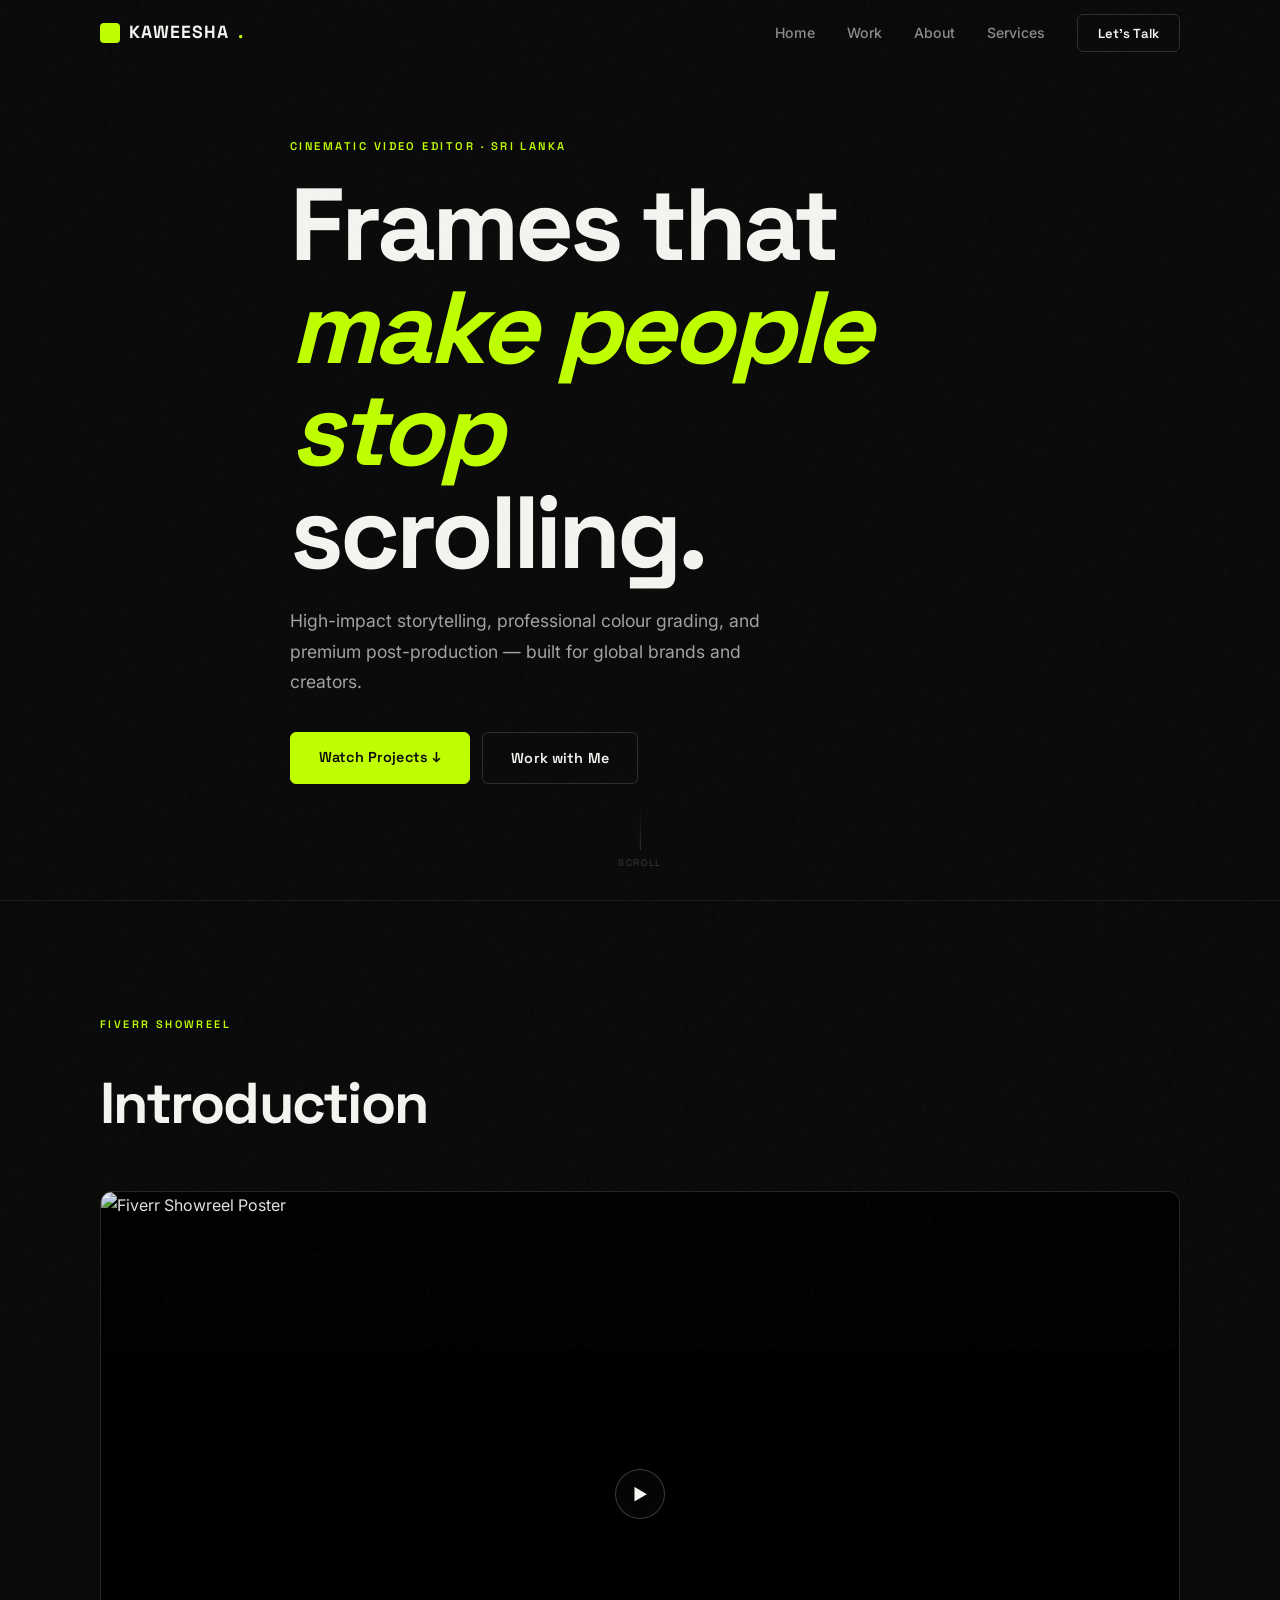
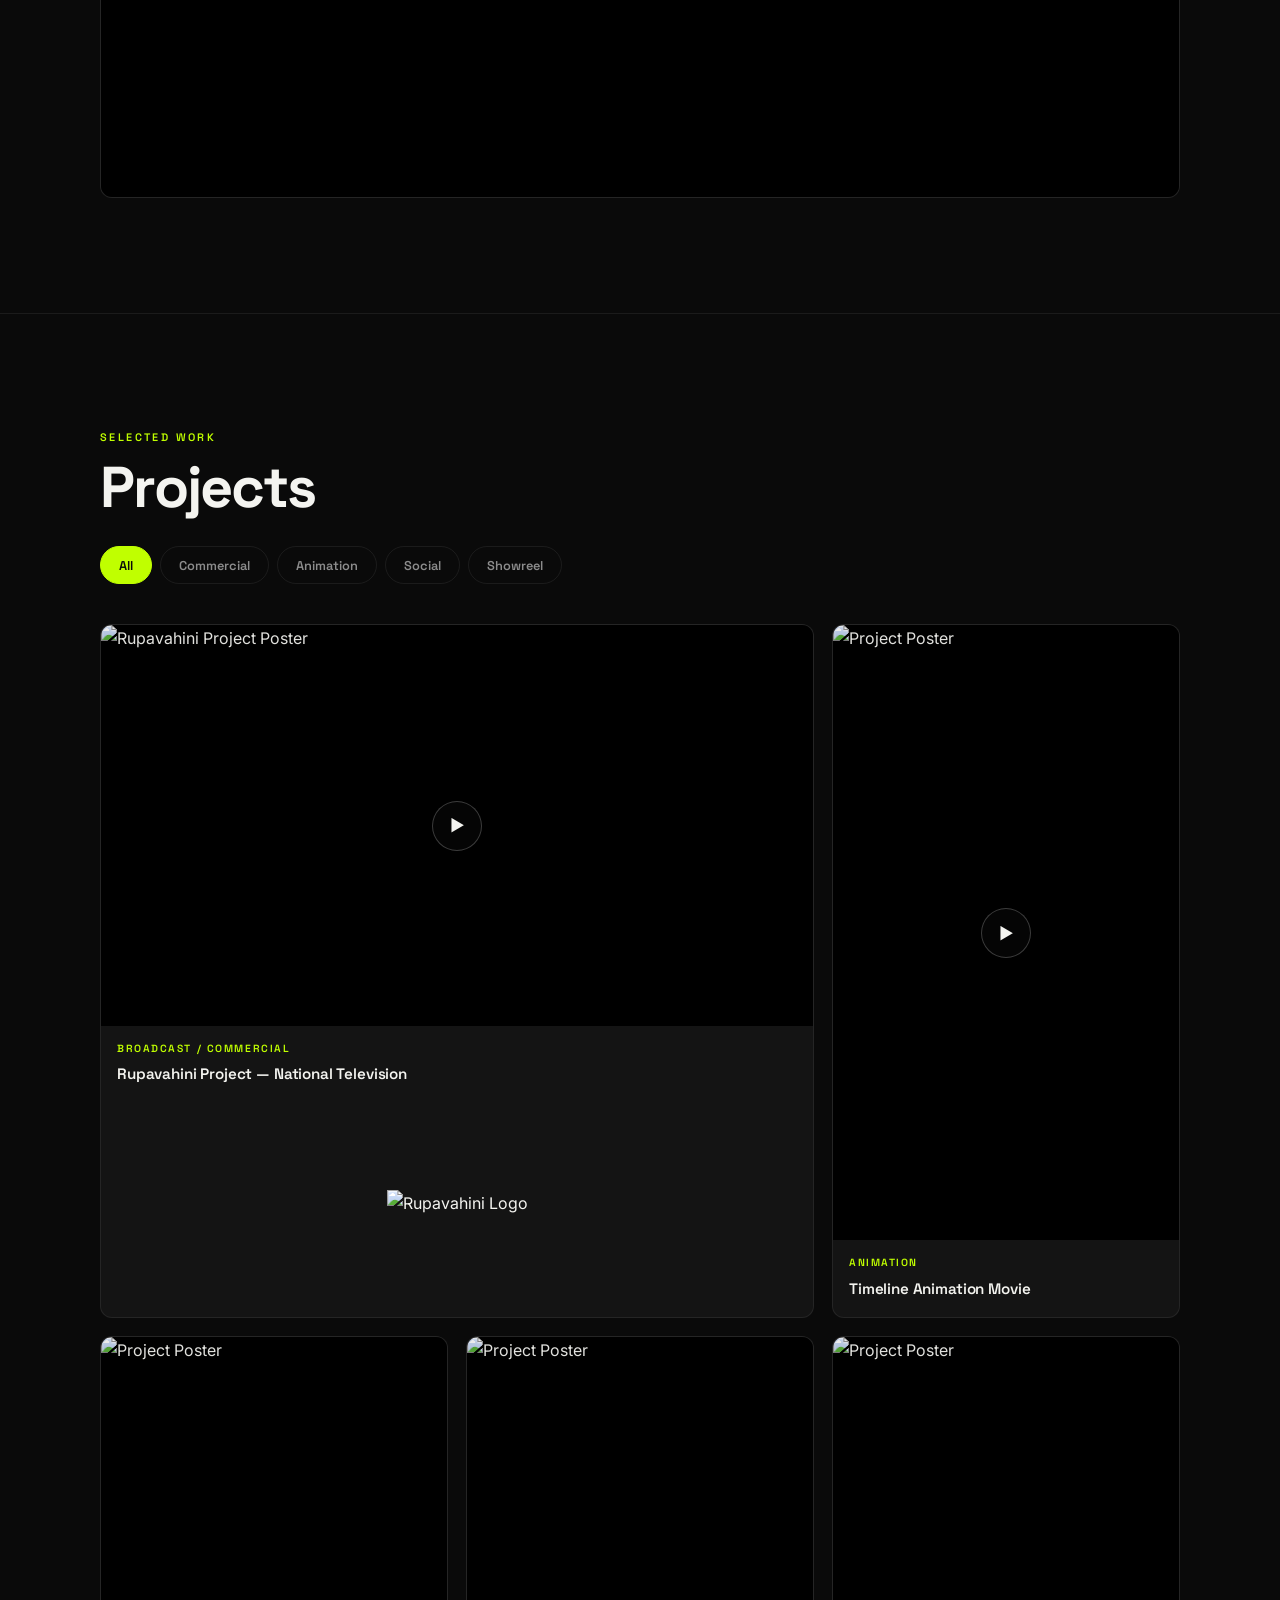
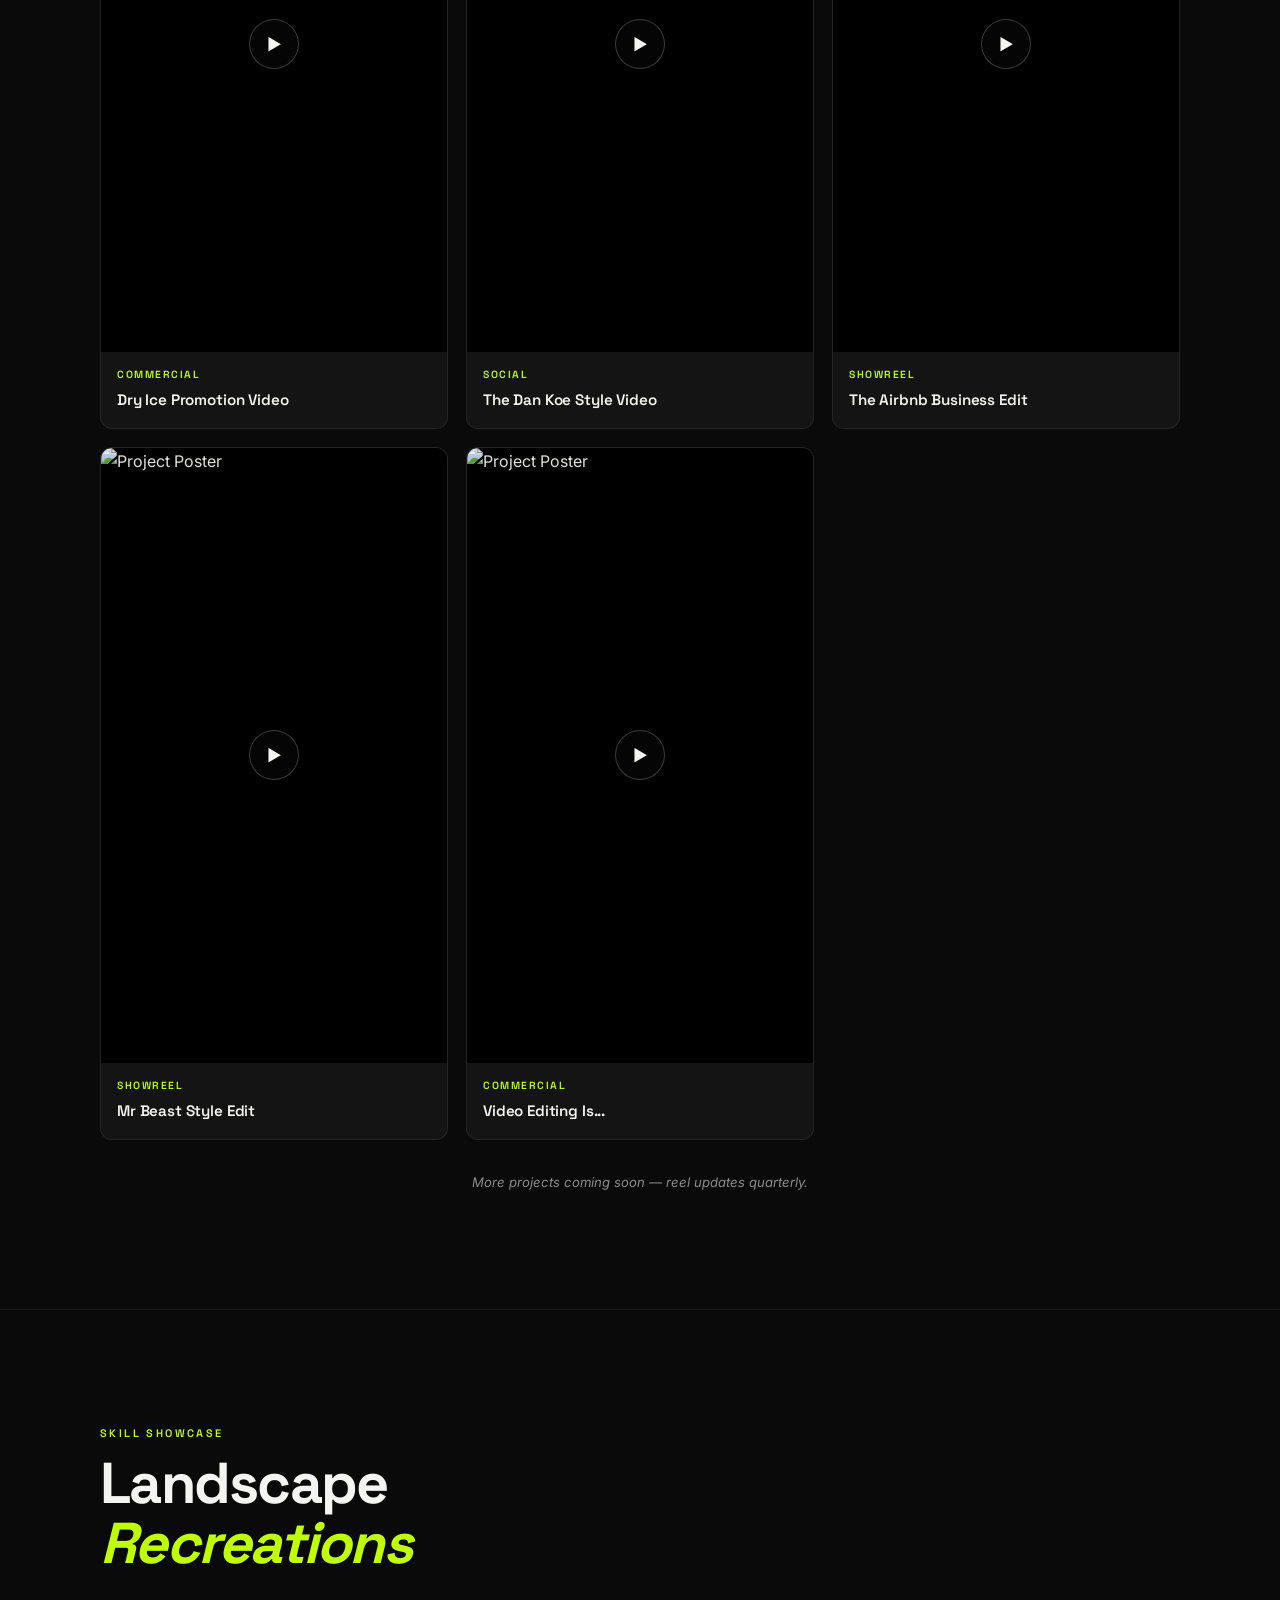
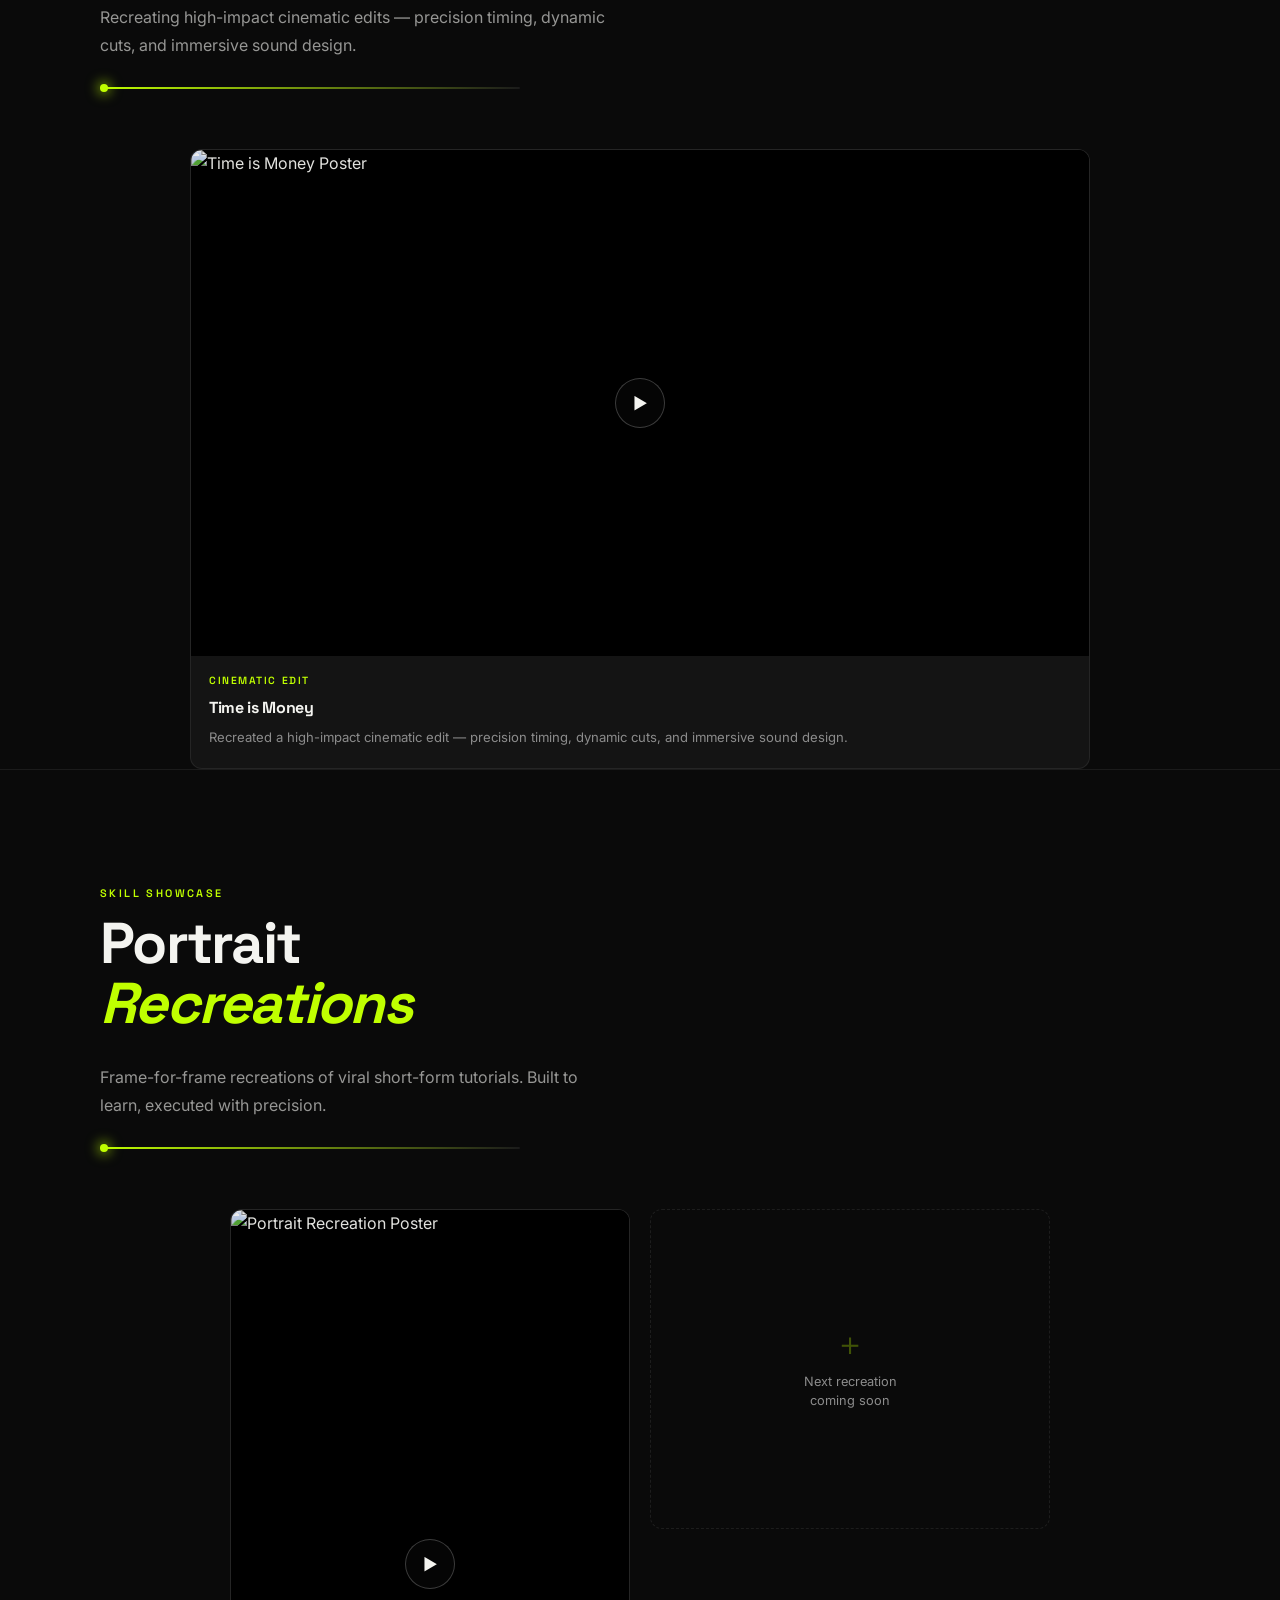
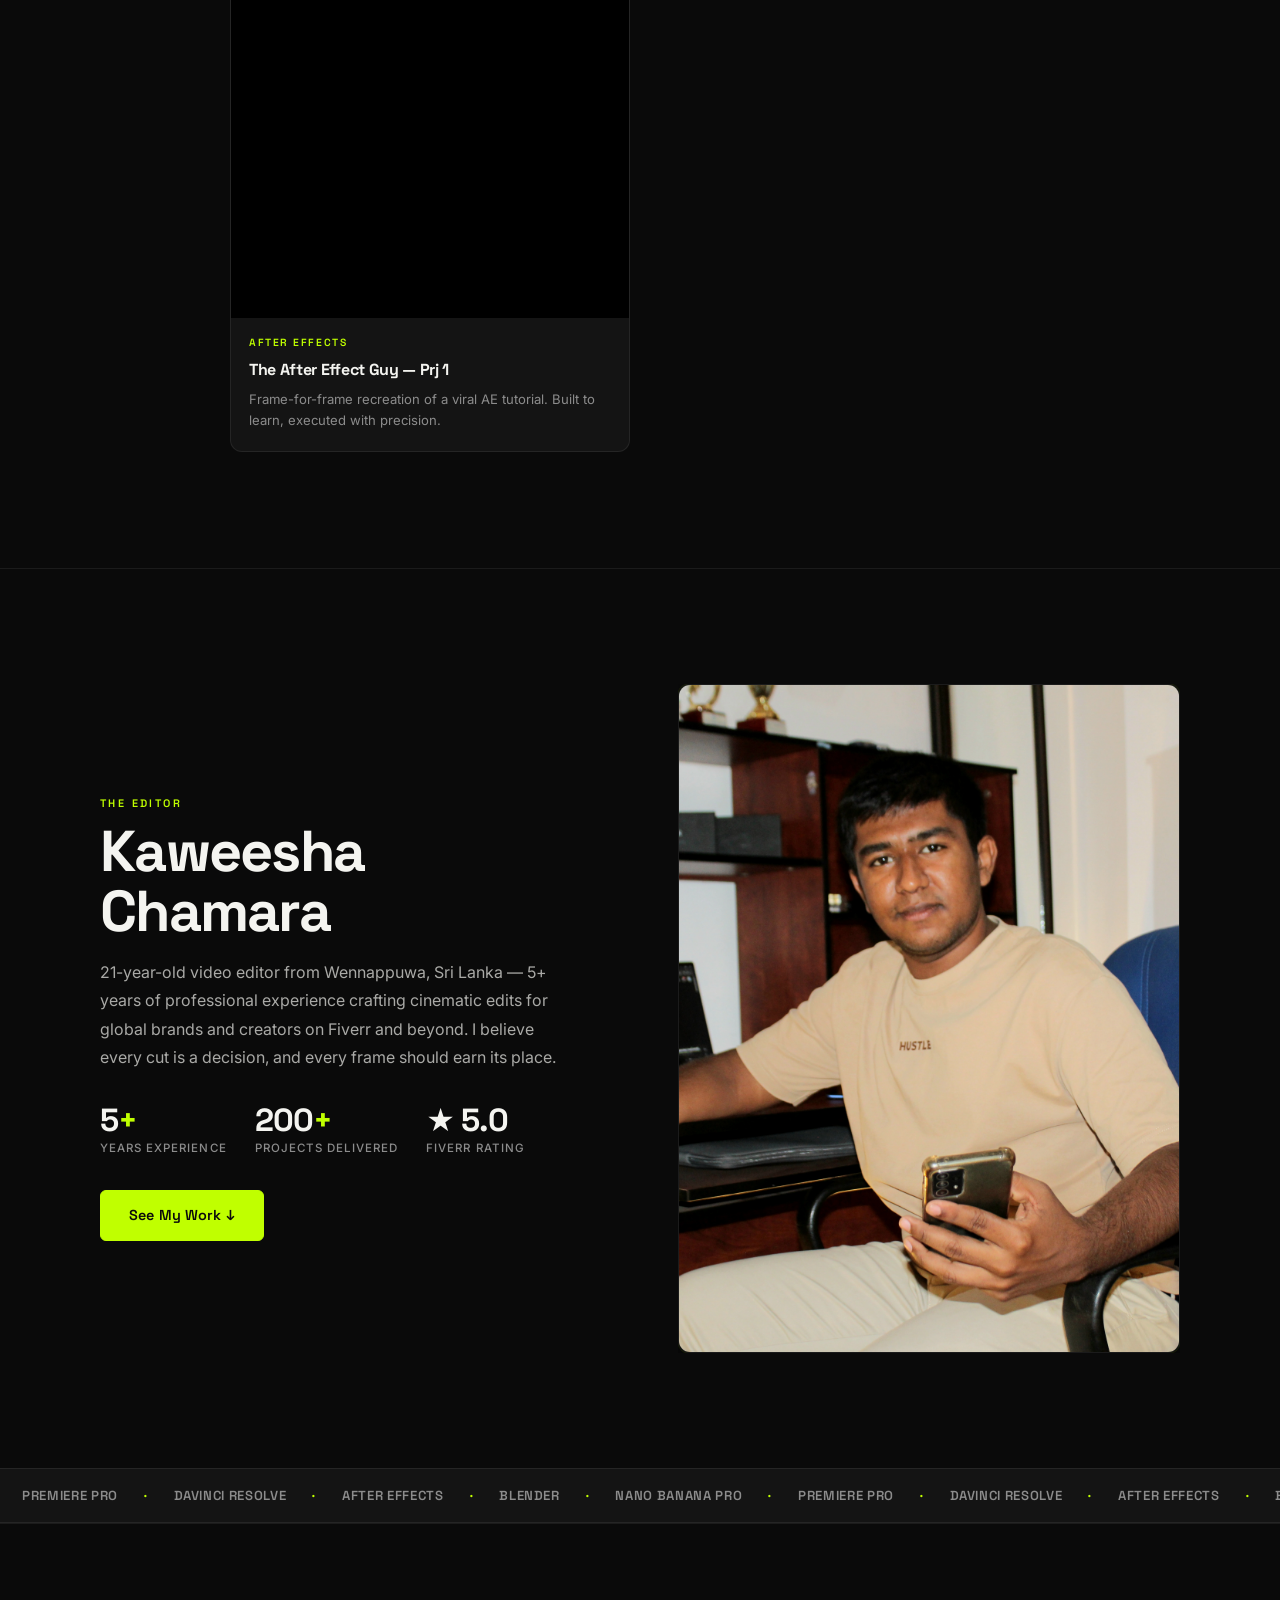
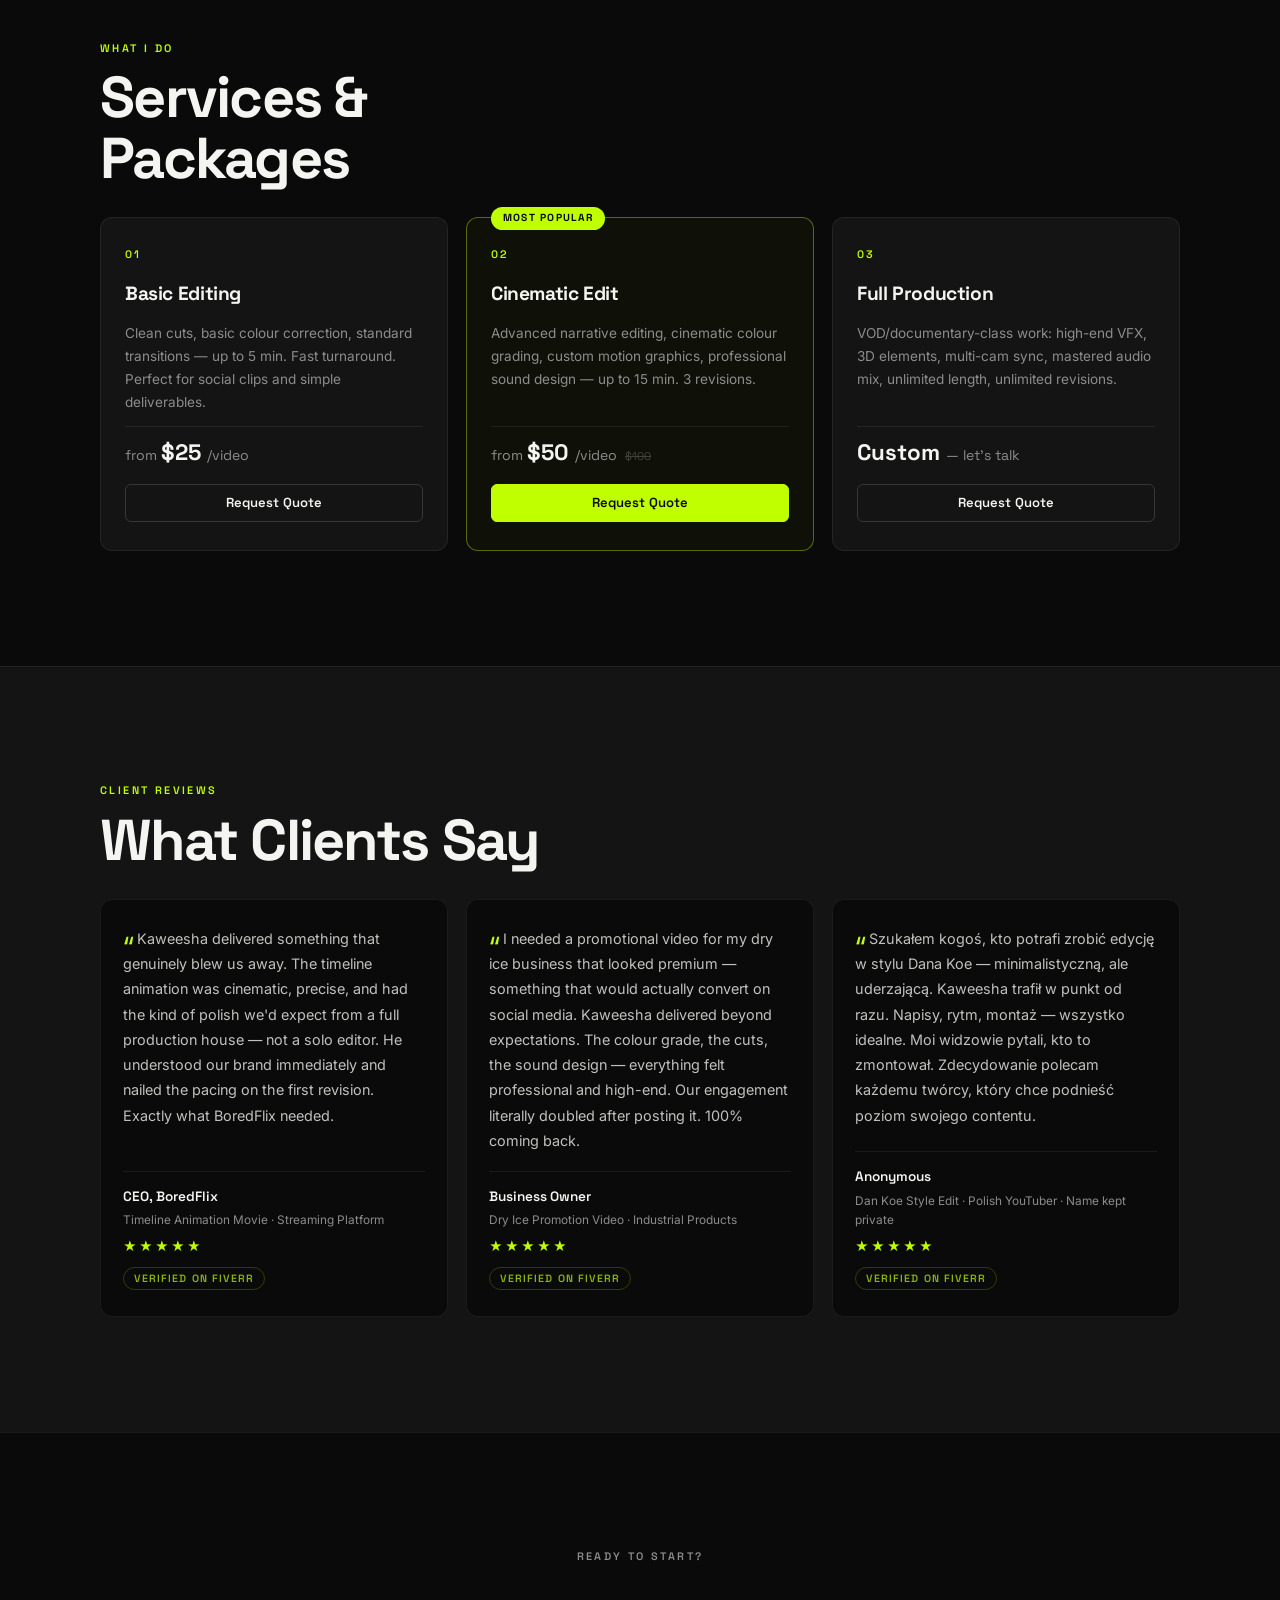
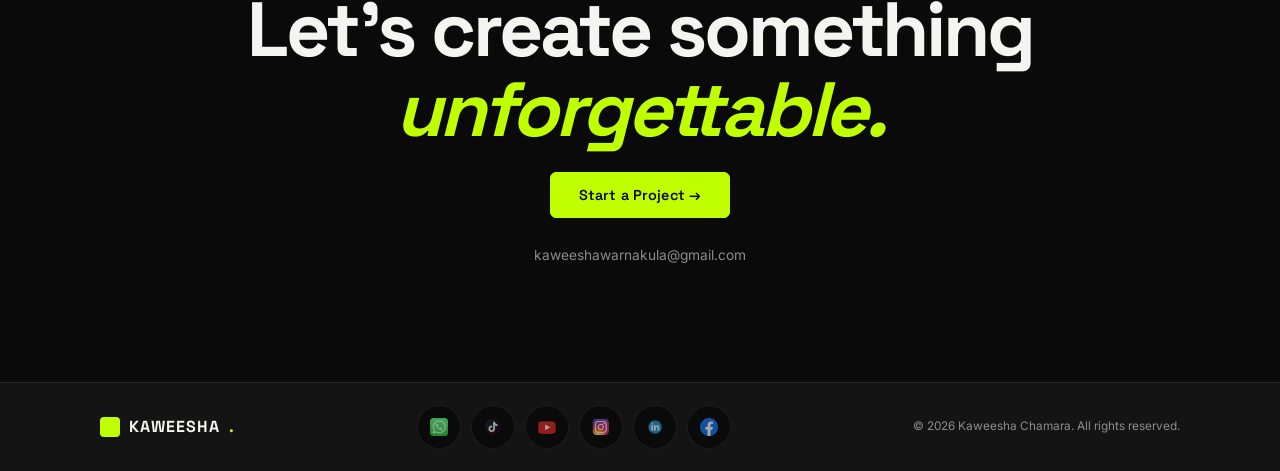
==== commit 78fc1a5b: "Add files via upload" ====
--- a/index.html
+++ b/index.html
@@ -39,6 +39,8 @@
 
   <!-- Critical CSS first -->
   <link rel="stylesheet" href="styles.css">
+
+
 </head>
 <body>
 
@@ -73,21 +75,11 @@
   HERO
 ───────────────────────────────────────── -->
 <section id="home" class="hero">
-  <!-- Desktop looping showreel behind text -->
+  <!-- Studio image hero background — instant load, works on all devices -->
   <div class="hero__reel-wrap" aria-hidden="true">
-    <iframe
-      id="hero-vimeo-player"
-      class="hero__reel-iframe"
-      src="https://player.vimeo.com/video/1166969006?badge=0&amp;autopause=0&amp;player_id=0&amp;app_id=58479&amp;muted=1&amp;loop=1&amp;background=1&amp;playsinline=1"
-      frameborder="0"
-      allow="autoplay; fullscreen; picture-in-picture"
-      playsinline
-      loading="lazy"
-      title="Hero showreel background"></iframe>
+    <canvas id="hero-canvas" class="hero__bg-canvas"></canvas>
     <div class="hero__reel-overlay"></div>
   </div>
-  <!-- Mobile static poster -->
-  <div class="hero__mobile-poster" aria-hidden="true"></div>
 
   <div class="container hero__content">
     <p class="hero__eyebrow">Cinematic Video Editor · Sri Lanka</p>
@@ -98,7 +90,7 @@
     </h1>
     <p class="hero__sub">High-impact storytelling, professional colour grading, and premium post-production — built for global brands and creators.</p>
     <div class="hero__cta">
-      <a href="#work" class="btn btn-accent btn-magnetic" id="heroWatchBtn">Watch the Reel ↓</a>
+      <a href="#work" class="btn btn-accent btn-magnetic" id="heroWatchBtn">Watch Projects ↓</a>
       <button class="btn btn-outline btn-magnetic" id="heroContactBtn">Work with Me</button>
     </div>
   </div>
@@ -115,16 +107,25 @@
 <section id="showreel" class="showreel">
   <div class="container showreel__inner">
     <div class="section-label reveal">Fiverr Showreel</div>
-    <h2 class="section-title reveal">The Reel</h2>
-    <div class="video-frame reveal">
-      <iframe
-        id="fiverr-vimeo-player"
-        loading="lazy"
-        src="https://player.vimeo.com/video/1166994220?badge=0&amp;autopause=0&amp;player_id=0&amp;app_id=58479"
-        frameborder="0"
-        allow="autoplay; fullscreen; picture-in-picture; clipboard-write"
-        allowfullscreen
-        title="Fiverr Showreel"></iframe>
+    <h2 class="section-title reveal">Introduction</h2>
+    <div class="video-frame js-lightbox reveal"
+         data-category="showreel"
+         data-video-id="1166994220"
+         data-title="Introduction"
+         data-client="Fiverr"
+         data-role="Video Editing"
+         data-tools="Premiere Pro"
+         data-year="2024"
+         data-aspect="16/9"
+         tabindex="0" role="button" style="cursor: pointer; display: block;">
+      <div class="work-card__poster" style="aspect-ratio: 16/9; width: 100%; height: 100%;">
+        <div class="work-card__embed-wrap">
+          <img src="https://vumbnail.com/1166994220.jpg" alt="Fiverr Showreel Poster" class="work-card__poster-img" loading="lazy">
+        </div>
+        <div class="work-card__overlay">
+          <span class="work-card__play-icon">▶</span>
+        </div>
+      </div>
     </div>
   </div>
 </section>
@@ -149,10 +150,37 @@
     <!-- Grid -->
     <div class="work__grid" id="workGrid">
 
+      <!-- Featured Card: Rupavahini Project (Landscape) -->
+      <article class="work-card work-card--featured js-lightbox reveal"
+               data-category="commercial"
+               data-video-id="1222452147"
+               data-title="Rupavahini Project"
+               data-client="National Television Sri Lanka"
+               data-role="Video Editing · Broadcast"
+               data-tools="Premiere Pro · After Effects"
+               data-year="2024"
+               data-aspect="16/9"
+               tabindex="0" role="button"
+               aria-label="View Rupavahini Project">
+        <div class="work-card__poster">
+          <div class="work-card__embed-wrap">
+            <img src="https://vumbnail.com/1222452147.jpg" alt="Rupavahini Project Poster" class="work-card__poster-img" loading="lazy">
+          </div>
+          <div class="work-card__overlay">
+            <span class="work-card__play-icon">▶</span>
+          </div>
+        </div>
+        <div class="work-card__meta">
+          <span class="work-card__tag">Broadcast / Commercial</span>
+          <h3 class="work-card__title">Rupavahini Project — National Television</h3>
+          <img src="rupawahini.png" alt="Rupavahini Logo" class="work-card__client-logo" style="max-height: 90px; max-width: 250px; margin: auto; object-fit: contain; padding-top: 15px;">
+        </div>
+      </article>
+
       <!-- Card 1: Timeline Animation Movie -->
-      <article class="work-card reveal"
+      <article class="work-card js-lightbox reveal"
                data-category="animation"
-               data-vimeo-id="1166922976"
+               data-video-id="1166922976"
                data-title="Timeline Animation Movie"
                data-client="[Client — replace]"
                data-role="Motion Design · Edit"
@@ -162,10 +190,7 @@
                aria-label="View Timeline Animation Movie project">
         <div class="work-card__poster">
           <div class="work-card__embed-wrap">
-            <iframe src="https://player.vimeo.com/video/1166922976?title=0&amp;byline=0&amp;portrait=0&amp;badge=0&amp;autopause=0&amp;muted=1&amp;loop=1&amp;background=1&amp;player_id=0&amp;app_id=58479"
-                    frameborder="0" allow="autoplay; fullscreen; picture-in-picture"
-                    loading="lazy" aria-hidden="true" tabindex="-1"
-                    class="work-card__vimeo"></iframe>
+            <img src="https://vumbnail.com/1166922976.jpg" alt="Project Poster" class="work-card__poster-img" loading="lazy">
           </div>
           <div class="work-card__overlay">
             <span class="work-card__play-icon">▶</span>
@@ -178,9 +203,9 @@
       </article>
 
       <!-- Card 2: Dry Ice Promotion Video -->
-      <article class="work-card reveal"
+      <article class="work-card js-lightbox reveal"
                data-category="commercial"
-               data-vimeo-id="1166923241"
+               data-video-id="1166923241"
                data-title="Dry Ice Promotion Video"
                data-client="[Client — replace]"
                data-role="Edit · Grade · Colour"
@@ -190,10 +215,7 @@
                aria-label="View Dry Ice Promotion Video project">
         <div class="work-card__poster">
           <div class="work-card__embed-wrap">
-            <iframe src="https://player.vimeo.com/video/1166923241?title=0&amp;byline=0&amp;portrait=0&amp;badge=0&amp;autopause=0&amp;muted=1&amp;loop=1&amp;background=1&amp;player_id=0&amp;app_id=58479"
-                    frameborder="0" allow="autoplay; fullscreen; picture-in-picture"
-                    loading="lazy" aria-hidden="true" tabindex="-1"
-                    class="work-card__vimeo"></iframe>
+            <img src="https://vumbnail.com/1166923241.jpg" alt="Project Poster" class="work-card__poster-img" loading="lazy">
           </div>
           <div class="work-card__overlay">
             <span class="work-card__play-icon">▶</span>
@@ -206,9 +228,9 @@
       </article>
 
       <!-- Card 3: The Dan Koe Style Video -->
-      <article class="work-card reveal"
+      <article class="work-card js-lightbox reveal"
                data-category="social"
-               data-vimeo-id="1166922921"
+               data-video-id="1166922921"
                data-title="The Dan Koe Style Video"
                data-client="[Creator — replace]"
                data-role="Edit · Captions · Sound Design"
@@ -218,10 +240,7 @@
                aria-label="View The Dan Koe Style Video project">
         <div class="work-card__poster">
           <div class="work-card__embed-wrap">
-            <iframe src="https://player.vimeo.com/video/1166922921?title=0&amp;byline=0&amp;portrait=0&amp;badge=0&amp;autopause=0&amp;muted=1&amp;loop=1&amp;background=1&amp;player_id=0&amp;app_id=58479"
-                    frameborder="0" allow="autoplay; fullscreen; picture-in-picture"
-                    loading="lazy" aria-hidden="true" tabindex="-1"
-                    class="work-card__vimeo"></iframe>
+            <img src="https://vumbnail.com/1166922921.jpg" alt="Project Poster" class="work-card__poster-img" loading="lazy">
           </div>
           <div class="work-card__overlay">
             <span class="work-card__play-icon">▶</span>
@@ -234,11 +253,11 @@
       </article>
 
       <!-- Card 4: The Airbnb Business Edit -->
-      <article class="work-card reveal"
+      <article class="work-card js-lightbox reveal"
                data-category="showreel"
-               data-vimeo-id="1166922380"
+               data-video-id="1166922380"
                data-title="The Airbnb Business Edit"
-               data-client="[Client — replace]"
+               data-client="Business Client"
                data-role="Edit · Grade · Sound"
                data-tools="DaVinci Resolve · Premiere Pro"
                data-year="2024"
@@ -246,10 +265,7 @@
                aria-label="View The Airbnb Business Edit project">
         <div class="work-card__poster">
           <div class="work-card__embed-wrap">
-            <iframe src="https://player.vimeo.com/video/1166922380?title=0&amp;byline=0&amp;portrait=0&amp;badge=0&amp;autopause=0&amp;muted=1&amp;loop=1&amp;background=1&amp;player_id=0&amp;app_id=58479"
-                    frameborder="0" allow="autoplay; fullscreen; picture-in-picture"
-                    loading="lazy" aria-hidden="true" tabindex="-1"
-                    class="work-card__vimeo"></iframe>
+            <img src="https://vumbnail.com/1166922380.jpg" alt="Project Poster" class="work-card__poster-img" loading="lazy">
           </div>
           <div class="work-card__overlay">
             <span class="work-card__play-icon">▶</span>
@@ -261,10 +277,12 @@
         </div>
       </article>
 
+
+
       <!-- Card 5: Mr Beast Style Edit -->
-      <article class="work-card reveal"
+      <article class="work-card js-lightbox reveal"
                data-category="showreel"
-               data-vimeo-id="1166922195"
+               data-video-id="1166922195"
                data-title="Mr Beast Style Edit"
                data-client="[Creator — replace]"
                data-role="Edit · VFX · Motion Graphics"
@@ -274,10 +292,7 @@
                aria-label="View Mr Beast Style Edit project">
         <div class="work-card__poster">
           <div class="work-card__embed-wrap">
-            <iframe src="https://player.vimeo.com/video/1166922195?title=0&amp;byline=0&amp;portrait=0&amp;badge=0&amp;autopause=0&amp;muted=1&amp;loop=1&amp;background=1&amp;player_id=0&amp;app_id=58479"
-                    frameborder="0" allow="autoplay; fullscreen; picture-in-picture"
-                    loading="lazy" aria-hidden="true" tabindex="-1"
-                    class="work-card__vimeo"></iframe>
+            <img src="https://vumbnail.com/1166922195.jpg" alt="Project Poster" class="work-card__poster-img" loading="lazy">
           </div>
           <div class="work-card__overlay">
             <span class="work-card__play-icon">▶</span>
@@ -290,9 +305,9 @@
       </article>
 
       <!-- Card 6: Video Editing Is... -->
-      <article class="work-card reveal"
+      <article class="work-card js-lightbox reveal"
                data-category="commercial"
-               data-vimeo-id="1181229165"
+               data-video-id="1181229165"
                data-title="Video Editing Is..."
                data-client="[Creator — replace]"
                data-role="Edit · Colour Grade · Sound Design"
@@ -302,10 +317,7 @@
                aria-label="View Video Editing Is project">
         <div class="work-card__poster">
           <div class="work-card__embed-wrap">
-            <iframe src="https://player.vimeo.com/video/1181229165?title=0&amp;byline=0&amp;portrait=0&amp;badge=0&amp;autopause=0&amp;muted=1&amp;loop=1&amp;background=1&amp;player_id=0&amp;app_id=58479"
-                    frameborder="0" allow="autoplay; fullscreen; picture-in-picture"
-                    loading="lazy" aria-hidden="true" tabindex="-1"
-                    class="work-card__vimeo"></iframe>
+            <img src="https://vumbnail.com/1181229165.jpg" alt="Project Poster" class="work-card__poster-img" loading="lazy">
           </div>
           <div class="work-card__overlay">
             <span class="work-card__play-icon">▶</span>
@@ -320,6 +332,99 @@
     </div><!-- /work__grid -->
 
     <p class="work__more-soon reveal">More projects coming soon &mdash; reel updates quarterly.</p>
+  </div>
+</section>
+
+<!-- ─────────────────────────────────────────
+  RECREATIONS — Landscape
+───────────────────────────────────────── -->
+<section id="recreations-landscape" class="recreations" style="padding-bottom: 0;">
+  <div class="container">
+    <div class="rec__header">
+      <div class="section-label reveal">Skill Showcase</div>
+      <h2 class="section-title reveal">Landscape<br><em class="text-accent">Recreations</em></h2>
+      <p class="rec__desc reveal">Recreating high-impact cinematic edits — precision timing, dynamic cuts, and immersive sound design.</p>
+      <div class="rec__accent-line reveal" aria-hidden="true">
+        <span class="rec__line-track"></span>
+        <span class="rec__line-dot"></span>
+      </div>
+    </div>
+    <div class="rec__grid" style="grid-template-columns: 1fr; max-width: 900px; margin: 0 auto;">
+      <div class="rec__card js-lightbox reveal"
+           data-category="recreation"
+           data-video-id="1222417990"
+           data-title="Time is Money"
+           data-client="Personal Project"
+           data-role="Recreation"
+           data-tools="Premiere Pro"
+           data-year="2024"
+           data-aspect="16/9"
+           tabindex="0" role="button" style="cursor: pointer;">
+        <div class="rec__video-wrap rec__video-wrap--landscape" style="position: relative;">
+          <div class="work-card__embed-wrap">
+            <img src="https://vumbnail.com/1222417990.jpg" alt="Time is Money Poster" class="work-card__poster-img" loading="lazy">
+          </div>
+          <div class="work-card__overlay">
+            <span class="work-card__play-icon">▶</span>
+          </div>
+        </div>
+        <div class="rec__card-meta">
+          <span class="rec__card-tag">Cinematic Edit</span>
+          <h3 class="rec__card-title">Time is Money</h3>
+          <p class="rec__card-note">Recreated a high-impact cinematic edit — precision timing, dynamic cuts, and immersive sound design.</p>
+        </div>
+      </div>
+    </div>
+  </div>
+</section>
+
+<!-- ─────────────────────────────────────────
+  RECREATIONS — Portrait
+───────────────────────────────────────── -->
+<section id="recreations-portrait" class="recreations">
+  <div class="container">
+    <div class="rec__header">
+      <div class="section-label reveal">Skill Showcase</div>
+      <h2 class="section-title reveal">Portrait<br><em class="text-accent">Recreations</em></h2>
+      <p class="rec__desc reveal">Frame-for-frame recreations of viral short-form tutorials. Built to learn, executed with precision.</p>
+      <div class="rec__accent-line reveal" aria-hidden="true">
+        <span class="rec__line-track"></span>
+        <span class="rec__line-dot"></span>
+      </div>
+    </div>
+    <div class="rec__grid" style="grid-template-columns: repeat(auto-fit, minmax(300px, 400px)); justify-content: center;">
+      <div class="rec__card js-lightbox reveal"
+           data-category="recreation"
+           data-video-id="1222361103"
+           data-title="The After Effect Guy — Prj 1"
+           data-client="Personal Project"
+           data-role="Recreation"
+           data-tools="After Effects"
+           data-year="2024"
+           data-aspect="9/16"
+           tabindex="0" role="button" style="cursor: pointer;">
+        <div class="rec__video-wrap" style="position: relative;">
+          <div class="work-card__embed-wrap">
+            <img src="https://vumbnail.com/1222361103.jpg" alt="Portrait Recreation Poster" class="work-card__poster-img" loading="lazy">
+          </div>
+          <div class="work-card__overlay">
+            <span class="work-card__play-icon">▶</span>
+          </div>
+        </div>
+        <div class="rec__card-meta">
+          <span class="rec__card-tag">After Effects</span>
+          <h3 class="rec__card-title">The After Effect Guy — Prj 1</h3>
+          <p class="rec__card-note">Frame-for-frame recreation of a viral AE tutorial. Built to learn, executed with precision.</p>
+        </div>
+      </div>
+      
+      <div class="rec__card rec__card--soon reveal">
+        <div class="rec__soon-inner">
+          <span class="rec__soon-icon">＋</span>
+          <p>Next recreation<br>coming soon</p>
+        </div>
+      </div>
+    </div>
   </div>
 </section>
 
@@ -432,7 +537,7 @@
         <span class="service-card__num">01</span>
         <h3 class="service-card__title">Basic Editing</h3>
         <p class="service-card__desc">Clean cuts, basic colour correction, standard transitions — up to 5 min. Fast turnaround. Perfect for social clips and simple deliverables.</p>
-        <div class="service-card__price">from <strong>$10</strong> <span>/video</span></div>
+        <div class="service-card__price">from <strong>$25</strong> <span>/video</span></div>
         <button class="btn btn-outline btn-sm btn-magnetic open-sidebar-btn">Request Quote</button>
       </div>
 
@@ -441,7 +546,7 @@
         <span class="service-card__num">02</span>
         <h3 class="service-card__title">Cinematic Edit</h3>
         <p class="service-card__desc">Advanced narrative editing, cinematic colour grading, custom motion graphics, professional sound design — up to 15 min. 3 revisions.</p>
-        <div class="service-card__price">from <strong>$25</strong> <span>/video <s style="font-size:0.8em;opacity:0.5;">$50</s></span></div>
+        <div class="service-card__price">from <strong>$50</strong> <span>/video <s class="price-was">$100</s></span></div>
         <button class="btn btn-accent btn-sm btn-magnetic open-sidebar-btn">Request Quote</button>
       </div>
 
@@ -606,6 +711,14 @@
   </div>
 </aside>
 
+<!-- ─────────────────────────────────────────
+  NEW JAVASCRIPT FOR THE ANIMATION
+───────────────────────────────────────── -->
+<!-- We put GSAP and your animation logic right above your other scripts -->
+<script src="https://cdnjs.cloudflare.com/ajax/libs/gsap/3.12.5/gsap.min.js"></script>
+<script src="https://cdnjs.cloudflare.com/ajax/libs/gsap/3.12.5/ScrollTrigger.min.js"></script>
+
+
 <script src="https://player.vimeo.com/api/player.js"></script>
 <script src="script.js"></script>
 </body>
--- a/styles.css
+++ b/styles.css
@@ -36,7 +36,6 @@
 *, *::before, *::after { margin:0; padding:0; box-sizing:border-box; }
 
 html {
-  scroll-behavior: smooth;
   overflow-x: hidden;
   -webkit-text-size-adjust: 100%;
   text-size-adjust: 100%;
@@ -194,10 +193,6 @@
   color: #0A0A0A;
   border-color: var(--accent);
 }
-.btn-accent:hover {
-  background: #d0ff33;
-  box-shadow: 0 0 24px rgba(192,255,0,0.32);
-}
 .btn-accent:active { background: #aadd00; }
 
 .btn-outline {
@@ -205,11 +200,18 @@
   color: var(--text);
   border-color: rgba(255,255,255,0.15);
 }
-.btn-outline:hover {
-  border-color: rgba(255,255,255,0.3);
-  background: rgba(255,255,255,0.05);
-}
 .btn-outline:active { background: rgba(255,255,255,0.1); }
+
+@media (hover: hover) {
+  .btn-accent:hover {
+    background: #d0ff33;
+    box-shadow: 0 0 24px rgba(192,255,0,0.32);
+  }
+  .btn-outline:hover {
+    border-color: rgba(255,255,255,0.3);
+    background: rgba(255,255,255,0.05);
+  }
+}
 
 .btn-sm { padding: 9px 20px; font-size: 0.82rem; min-height: 38px; }
 
@@ -337,28 +339,45 @@
   z-index: 0;
   overflow: hidden;
 }
-.hero__reel-iframe {
+
+/* Studio image — fills viewport, Ken Burns pan on desktop */
+.hero__bg-img {
   position: absolute;
-  top: 50%; left: 50%;
+  inset: 0;
   width: 100%; height: 100%;
-  min-width: 177.78vh;
-  min-height: 56.25vw;
-  transform: translate(-50%, -50%);
-  pointer-events: none;
-  border: none;
-}
+  object-fit: cover;
+  object-position: center 30%;
+  transform-origin: center center;
+  animation: kenBurnsPan 18s ease-in-out infinite alternate;
+  will-change: transform;
+}
+@keyframes kenBurnsPan {
+  0%   { transform: scale(1.08) translate(0%, 0%); }
+  33%  { transform: scale(1.12) translate(-1.5%, 0.5%); }
+  66%  { transform: scale(1.06) translate(1%, -0.8%); }
+  100% { transform: scale(1.1)  translate(-0.8%, 0.3%); }
+}
+
 .hero__reel-overlay {
   position: absolute;
   inset: 0;
-  background: linear-gradient(
-    to bottom,
-    rgba(10,10,10,0.65) 0%,
-    rgba(10,10,10,0.35) 45%,
-    rgba(10,10,10,0.92) 100%
-  );
-}
-
-.hero__mobile-poster { display: none; }
+  background:
+    linear-gradient(
+      to bottom,
+      rgba(10,10,10,0.72) 0%,
+      rgba(10,10,10,0.28) 40%,
+      rgba(10,10,10,0.22) 55%,
+      rgba(10,10,10,0.88) 100%
+    ),
+    /* subtle vignette left/right */
+    linear-gradient(
+      to right,
+      rgba(10,10,10,0.55) 0%,
+      transparent 30%,
+      transparent 70%,
+      rgba(10,10,10,0.55) 100%
+    );
+}
 
 .hero__content {
   position: relative;
@@ -456,7 +475,7 @@
 
 .video-frame {
   position: relative;
-  padding-top: 56.25%;
+  aspect-ratio: 16 / 9;
   border-radius: var(--r);
   overflow: hidden;
   border: 1px solid var(--border);
@@ -535,6 +554,12 @@
   background: var(--surface-2);
   flex-shrink: 0;
 }
+.work-card--featured {
+  grid-column: span 2;
+}
+.work-card--featured .work-card__poster {
+  aspect-ratio: 16 / 9;
+}
 
 .work-card__embed-wrap {
   position: absolute;
@@ -543,13 +568,10 @@
   overflow: hidden;
   background: #000;
 }
-.work-card__vimeo {
-  position: absolute;
-  top: 50%; left: 50%;
-  width: 150%; height: 150%;
-  transform: translate(-50%, -50%);
-  pointer-events: none;
-  border: none;
+.work-card__poster-img {
+  width: 100%; height: 100%;
+  object-fit: cover;
+  display: block;
 }
 
 .work-card__overlay {
@@ -562,7 +584,6 @@
   background: rgba(0,0,0,0.08);
   transition: background var(--tr);
 }
-.work-card:hover .work-card__overlay { background: rgba(0,0,0,0.0); }
 
 .work-card__play-icon {
   display: flex;
@@ -579,11 +600,15 @@
   transition: background var(--tr), transform var(--tr), border-color var(--tr);
   pointer-events: none;
 }
-.work-card:hover .work-card__play-icon {
-  background: var(--accent);
-  color: #0A0A0A;
-  border-color: var(--accent);
-  transform: scale(1.1);
+
+@media (hover: hover) {
+  .js-lightbox:hover .work-card__overlay { background: rgba(0,0,0,0.0); }
+  .js-lightbox:hover .work-card__play-icon {
+    background: var(--accent);
+    color: #0A0A0A;
+    border-color: var(--accent);
+    transform: scale(1.1);
+  }
 }
 
 .work-card__meta {
@@ -669,7 +694,10 @@
   transition: background var(--tr), border-color var(--tr);
   touch-action: manipulation;
 }
-.lightbox__close:hover { background: rgba(40,40,40,0.95); border-color: rgba(255,255,255,0.2); }
+
+@media (hover: hover) {
+  .lightbox__close:hover { background: rgba(40,40,40,0.95); border-color: rgba(255,255,255,0.2); }
+}
 
 .lightbox__inner {
   width: 100%;
@@ -921,6 +949,7 @@
   margin-top: auto;
 }
 .service-card__price strong { color: var(--text); font-size: 1.4rem; margin-right: 2px; }
+.price-was { font-size: 0.8em; opacity: 0.4; text-decoration: line-through; margin-left: 4px; }
 
 /* ── 15. TESTIMONIALS ───────────────────────────────────────── */
 .testimonials {
@@ -988,7 +1017,171 @@
   width: fit-content;
 }
 
-/* ── 16. CONTACT CTA ────────────────────────────────────────── */
+/* ── 16. RECREATIONS ────────────────────────────────────────── */
+.recreations {
+  padding: var(--sp) 0;
+  border-top: 1px solid var(--border);
+  overflow: hidden;
+}
+
+.rec__header {
+  margin-bottom: clamp(36px, 5vw, 60px);
+  max-width: 640px;
+}
+.rec__desc {
+  font-size: clamp(0.9rem, 2vw, 1rem);
+  color: rgba(244,244,240,0.6);
+  line-height: 1.75;
+  max-width: 520px;
+  margin-bottom: 1.8rem;
+}
+
+/* Animated accent line — travels left to right on reveal */
+.rec__accent-line {
+  position: relative;
+  height: 2px;
+  width: 100%;
+  max-width: 420px;
+  background: var(--border);
+  border-radius: 2px;
+  overflow: visible;
+  opacity: 0;
+  transform: scaleX(0);
+  transform-origin: left;
+  transition: opacity 0.4s ease, transform 0.7s cubic-bezier(0.23,1,0.32,1);
+}
+.rec__accent-line.is-visible {
+  opacity: 1;
+  transform: scaleX(1);
+}
+.rec__line-track {
+  position: absolute;
+  inset: 0;
+  background: linear-gradient(to right, var(--accent), transparent);
+  border-radius: 2px;
+}
+.rec__line-dot {
+  position: absolute;
+  top: 50%;
+  left: 0;
+  width: 8px; height: 8px;
+  background: var(--accent);
+  border-radius: 50%;
+  transform: translateY(-50%);
+  box-shadow: 0 0 12px 3px rgba(192,255,0,0.5);
+  animation: dotTravel 2.8s 0.7s ease-in-out infinite;
+}
+@keyframes dotTravel {
+  0%   { left: 0%;   opacity: 1; }
+  80%  { left: 95%;  opacity: 1; }
+  100% { left: 100%; opacity: 0; }
+}
+
+/* Grid: 3-col desktop, 2 tablet, 1 mobile */
+.rec__grid {
+  display: grid;
+  grid-template-columns: repeat(3, 1fr);
+  gap: 20px;
+  align-items: start;
+}
+
+/* Real video card */
+.rec__card {
+  background: var(--surface);
+  border-radius: var(--r);
+  border: 1px solid var(--border);
+  overflow: hidden;
+  transition: transform var(--tr), border-color var(--tr), box-shadow var(--tr);
+}
+@media (hover: hover) {
+  .rec__card:hover {
+    transform: translateY(-4px);
+    border-color: rgba(255,255,255,0.14);
+    box-shadow: 0 14px 36px rgba(0,0,0,0.55);
+  }
+}
+
+/* 9:16 video wrapper — portrait format */
+.rec__video-wrap {
+  position: relative;
+  padding-top: 177.78%;
+  background: #000;
+  overflow: hidden;
+}
+/* 16:9 video wrapper — landscape format */
+.rec__video-wrap--landscape {
+  padding-top: 56.25%;
+}
+.rec__video-wrap iframe {
+  position: absolute;
+  inset: 0;
+  width: 100%; height: 100%;
+  border: none;
+}
+
+.rec__card-meta {
+  padding: 16px 18px 20px;
+  display: flex;
+  flex-direction: column;
+  gap: 6px;
+}
+.rec__card-tag {
+  font-family: var(--font-h);
+  font-size: 0.65rem;
+  font-weight: 600;
+  letter-spacing: 0.15em;
+  text-transform: uppercase;
+  color: var(--accent);
+}
+.rec__card-title {
+  font-family: var(--font-h);
+  font-size: 1rem;
+  font-weight: 700;
+  letter-spacing: -0.02em;
+  color: var(--text);
+}
+.rec__card-note {
+  font-size: 0.82rem;
+  color: var(--muted);
+  line-height: 1.6;
+}
+
+/* "Coming soon" placeholder cards */
+.rec__card--soon {
+  border-style: dashed;
+  border-color: rgba(255,255,255,0.08);
+  background: transparent;
+  min-height: 320px;
+  display: flex;
+  align-items: center;
+  justify-content: center;
+}
+.rec__card--soon:hover {
+  border-color: rgba(192,255,0,0.2);
+  box-shadow: none;
+  transform: none;
+}
+.rec__soon-inner {
+  display: flex;
+  flex-direction: column;
+  align-items: center;
+  gap: 12px;
+  padding: 24px;
+  text-align: center;
+}
+.rec__soon-icon {
+  font-size: 2rem;
+  color: rgba(192,255,0,0.3);
+  line-height: 1;
+}
+.rec__soon-inner p {
+  font-size: 0.8rem;
+  color: var(--muted);
+  line-height: 1.5;
+}
+
+/* ── 17. CONTACT CTA ────────────────────────────────────────── */
+
 .contact-cta {
   padding: var(--sp) 0;
   border-top: 1px solid var(--border);
@@ -1203,6 +1396,7 @@
   }
   .grain { animation: none !important; opacity: 0.015; }
   .marquee-inner { animation: none !important; }
+  .hero__bg-img { animation: none !important; }
   .reveal, .hero__eyebrow, .hero__title, .hero__sub, .hero__cta {
     opacity: 1 !important;
     transform: none !important;
@@ -1215,14 +1409,16 @@
 
 /* Tablet (≤1024px) */
 @media (max-width: 1024px) {
+  .work-card--featured { grid-column: span 2; }
   .work__grid         { grid-template-columns: repeat(2, 1fr); }
   .services__grid     { grid-template-columns: repeat(2, 1fr); }
   .testimonials__grid { grid-template-columns: repeat(2, 1fr); }
+  .rec__grid          { grid-template-columns: repeat(2, 1fr); }
   .about__grid        { grid-template-columns: 1fr; }
   .about__right       { order: -1; max-width: 380px; }
-  .lightbox__inner    { grid-template-columns: 1fr; max-height: 95vh; max-height: 95dvh; }
-  .lightbox__info     { border-left: none; border-top: 1px solid var(--border); }
-  .lightbox__frame    { aspect-ratio: 9/16; max-height: 60vh; }
+  .lightbox__inner    { display: flex; flex-direction: column; max-height: 95vh; max-height: 95dvh; }
+  .lightbox__info     { flex: 1; border-left: none; border-top: 1px solid var(--border); }
+  .lightbox__frame    { max-height: 60vh; }
 }
 
 /* Mobile (≤768px) */
@@ -1260,20 +1456,23 @@
   .nav__links .nav__link::after { display: none; }
   .nav__links .btn { display: none; }
 
-  /* HERO — hide video on mobile (too heavy), show gradient */
-  .hero__reel-wrap { display: none; }
-  .hero__mobile-poster {
-    display: block;
-    position: absolute;
-    inset: 0;
-    background: radial-gradient(ellipse at 30% 30%, #1c2e1c 0%, #0a0a0a 65%);
-    z-index: 0;
+  /* HERO — image works on all devices, just darken overlay slightly on mobile */
+  .hero__reel-overlay {
+    background:
+      linear-gradient(to bottom,
+        rgba(10,10,10,0.80) 0%,
+        rgba(10,10,10,0.35) 40%,
+        rgba(10,10,10,0.95) 100%
+      );
   }
+  /* Pause Ken Burns on mobile for battery/perf */
+  .hero__bg-img { animation-play-state: paused; }
   .hero__scroll-hint { display: none; }
   .hero__cta { gap: 10px; }
 
   /* Work grid — single column, 16:9 for mobile viewing */
   .work__grid { grid-template-columns: 1fr; gap: 14px; }
+  .work-card--featured { grid-column: span 1; }
   .work-card__poster { aspect-ratio: 16 / 9; }
   .work-card__vimeo {
     width: 100%; height: 100%;
@@ -1286,6 +1485,10 @@
   /* Services → single column */
   .services__grid { grid-template-columns: 1fr; gap: 14px; }
 
+  /* Recreations → single column */
+  .rec__grid { grid-template-columns: 1fr; gap: 14px; }
+  .rec__card--soon { min-height: 160px; }
+
   /* Testimonials → single column */
   .testimonials__grid { grid-template-columns: 1fr; }
 
@@ -1296,9 +1499,11 @@
     grid-template-columns: 1fr;
     max-height: 92vh;
     max-height: 92dvh;
+    display: flex;
+    flex-direction: column;
   }
-  .lightbox__frame { aspect-ratio: 16/9; }
-  .lightbox__info { max-height: 45vh; }
+  .lightbox__frame { max-height: 50vh; }
+  .lightbox__info { flex: 1; max-height: none; }
   .lightbox__close {
     top: calc(10px + var(--safe-top));
     right: calc(10px + var(--safe-right));
@@ -1354,4 +1559,16 @@
   .nav, .lightbox, .lightbox__overlay,
   .sidebar, .sidebar-overlay { display: none !important; }
   body { background: #fff; color: #000; }
+}
+
+.hero__bg-canvas {
+  position: absolute;
+  inset: 0;
+  width: 100%;
+  height: 100%;
+  object-fit: cover;
+  object-position: center;
+  background-image: url('frames/ezgif-frame-001.jpg');
+  background-size: cover;
+  background-position: center;
 }
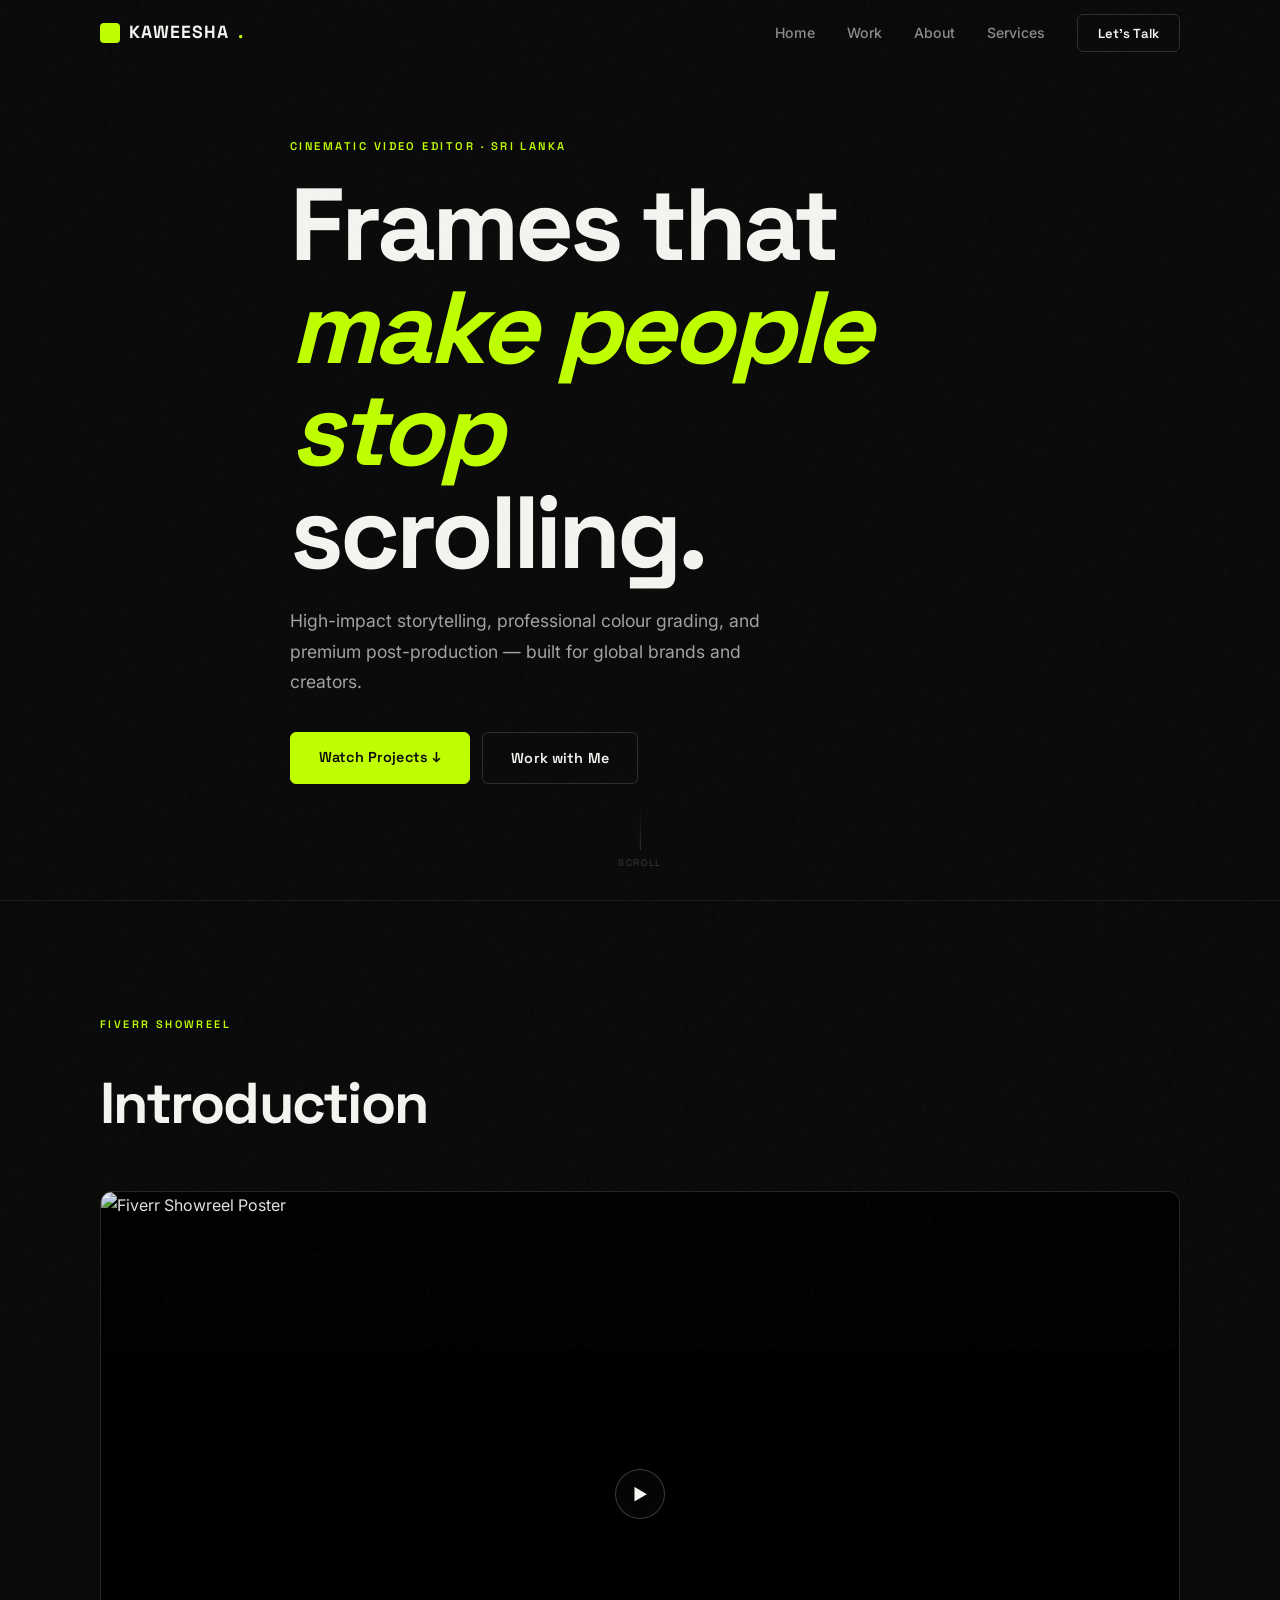
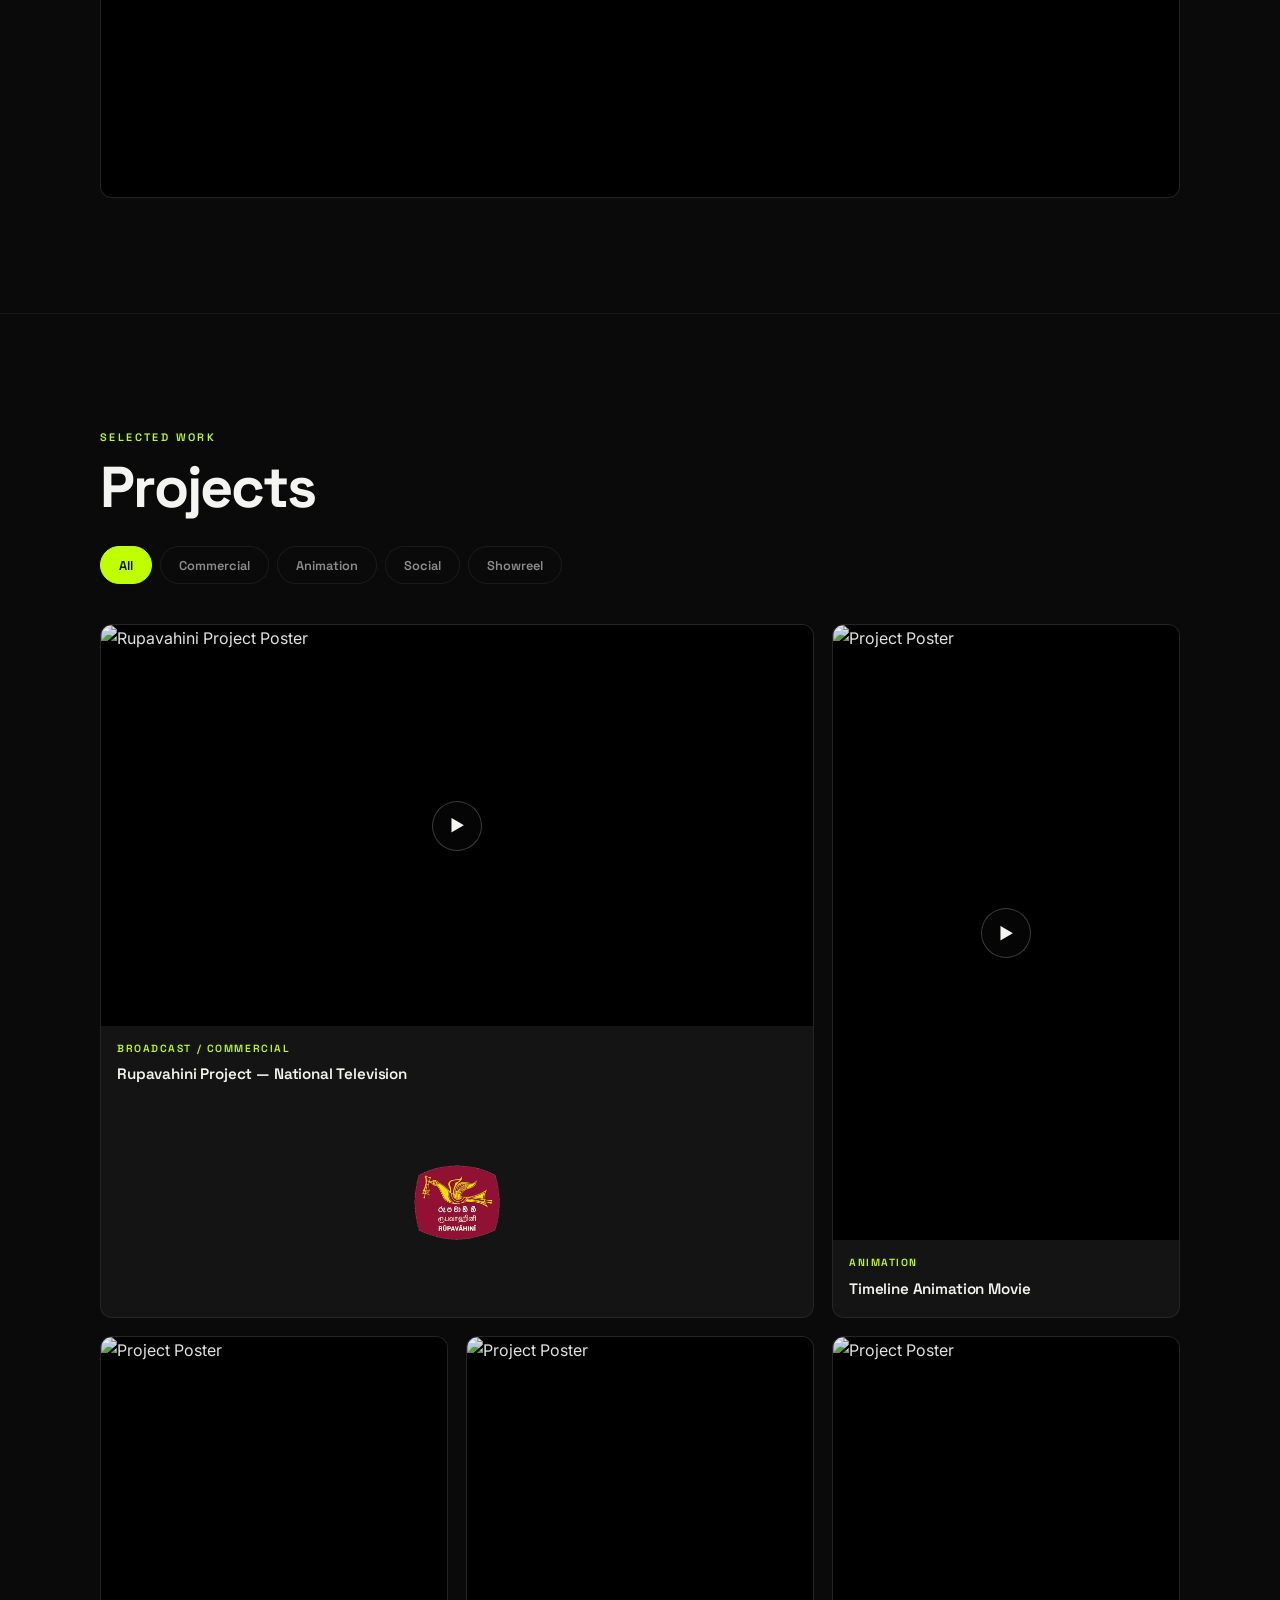
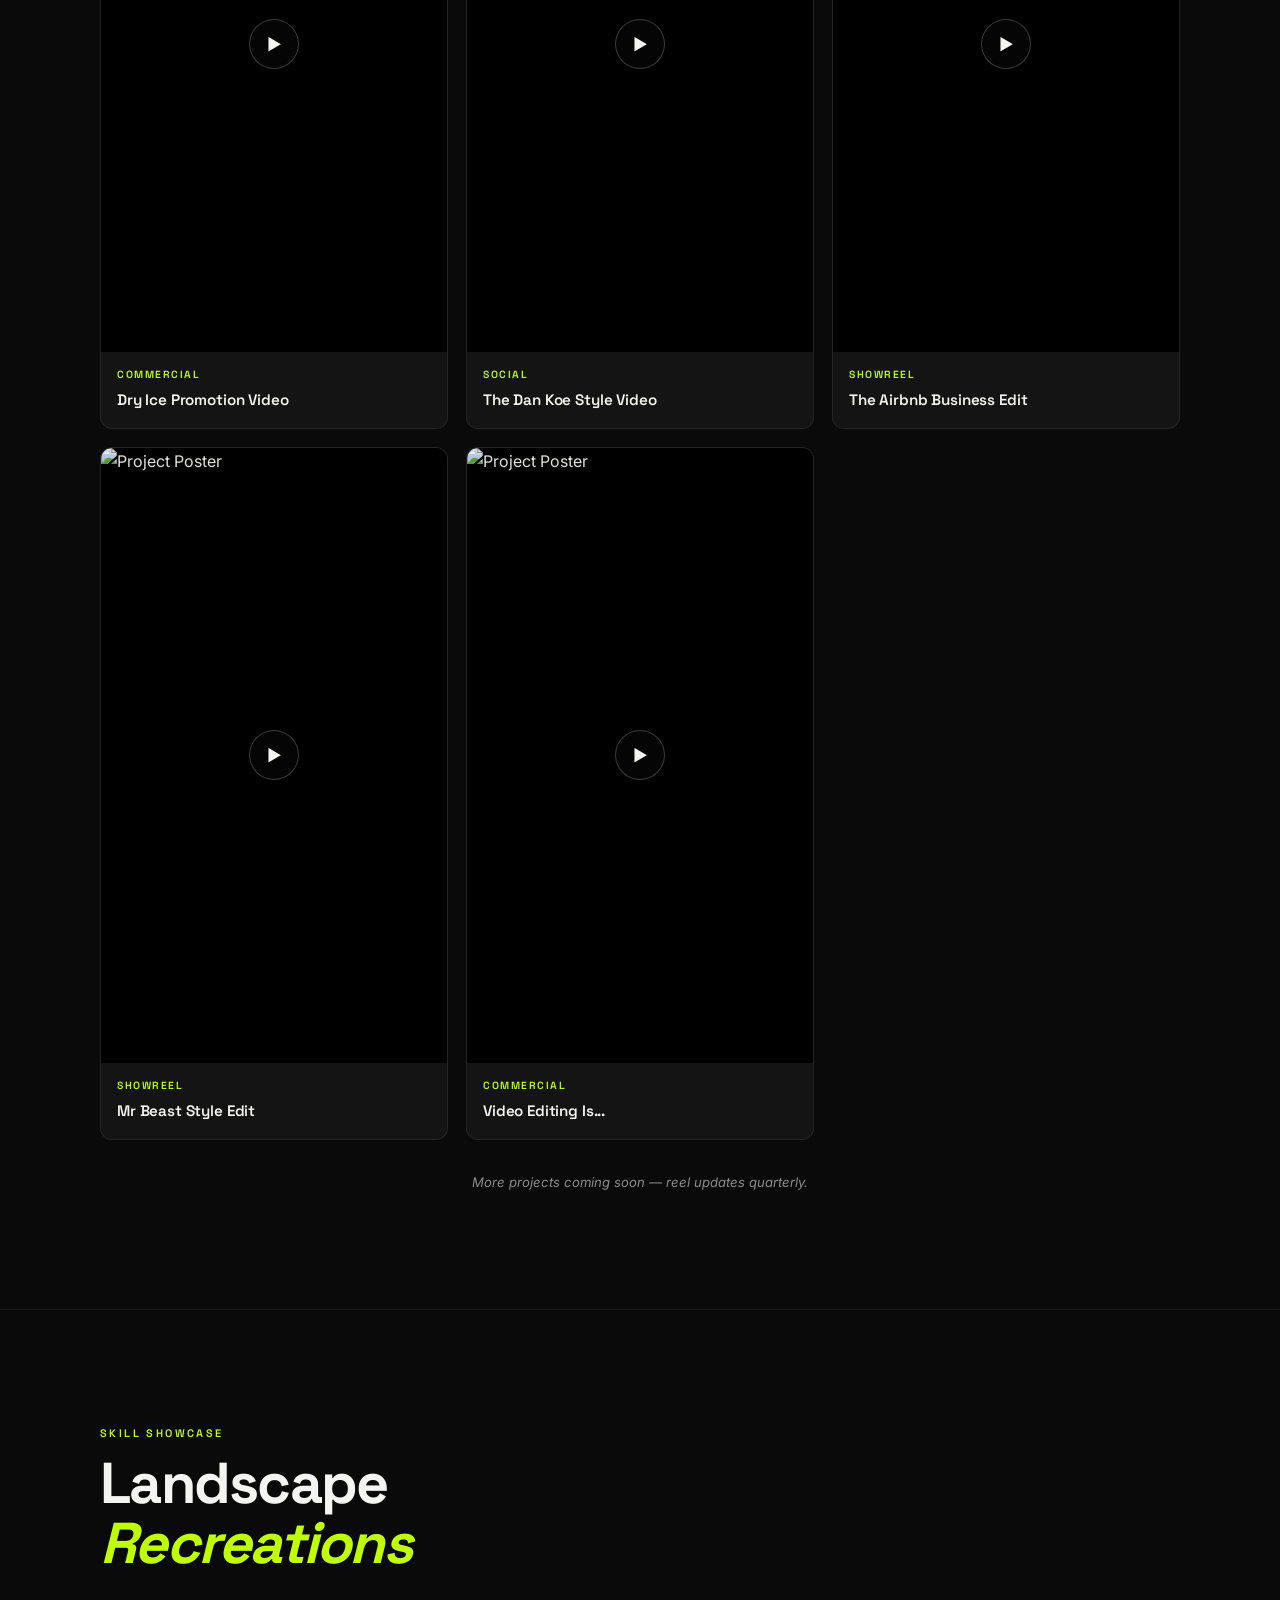
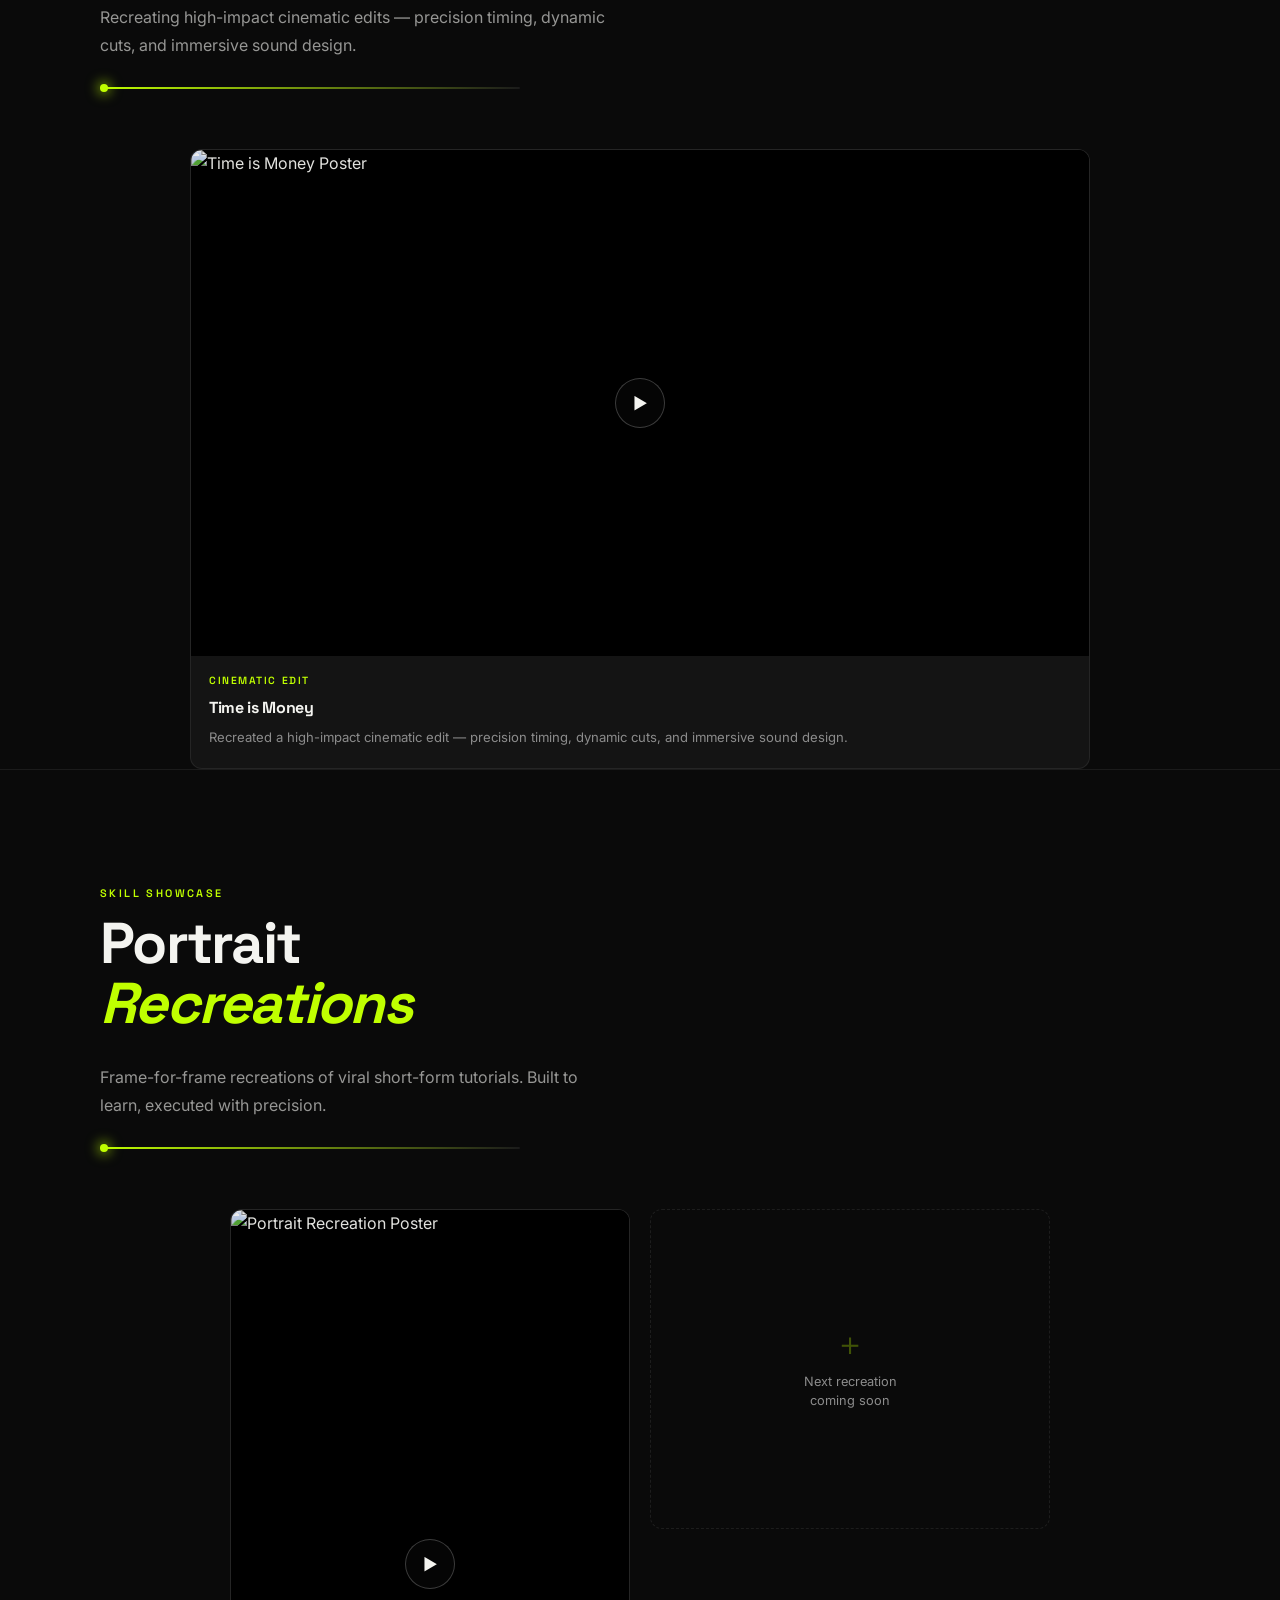
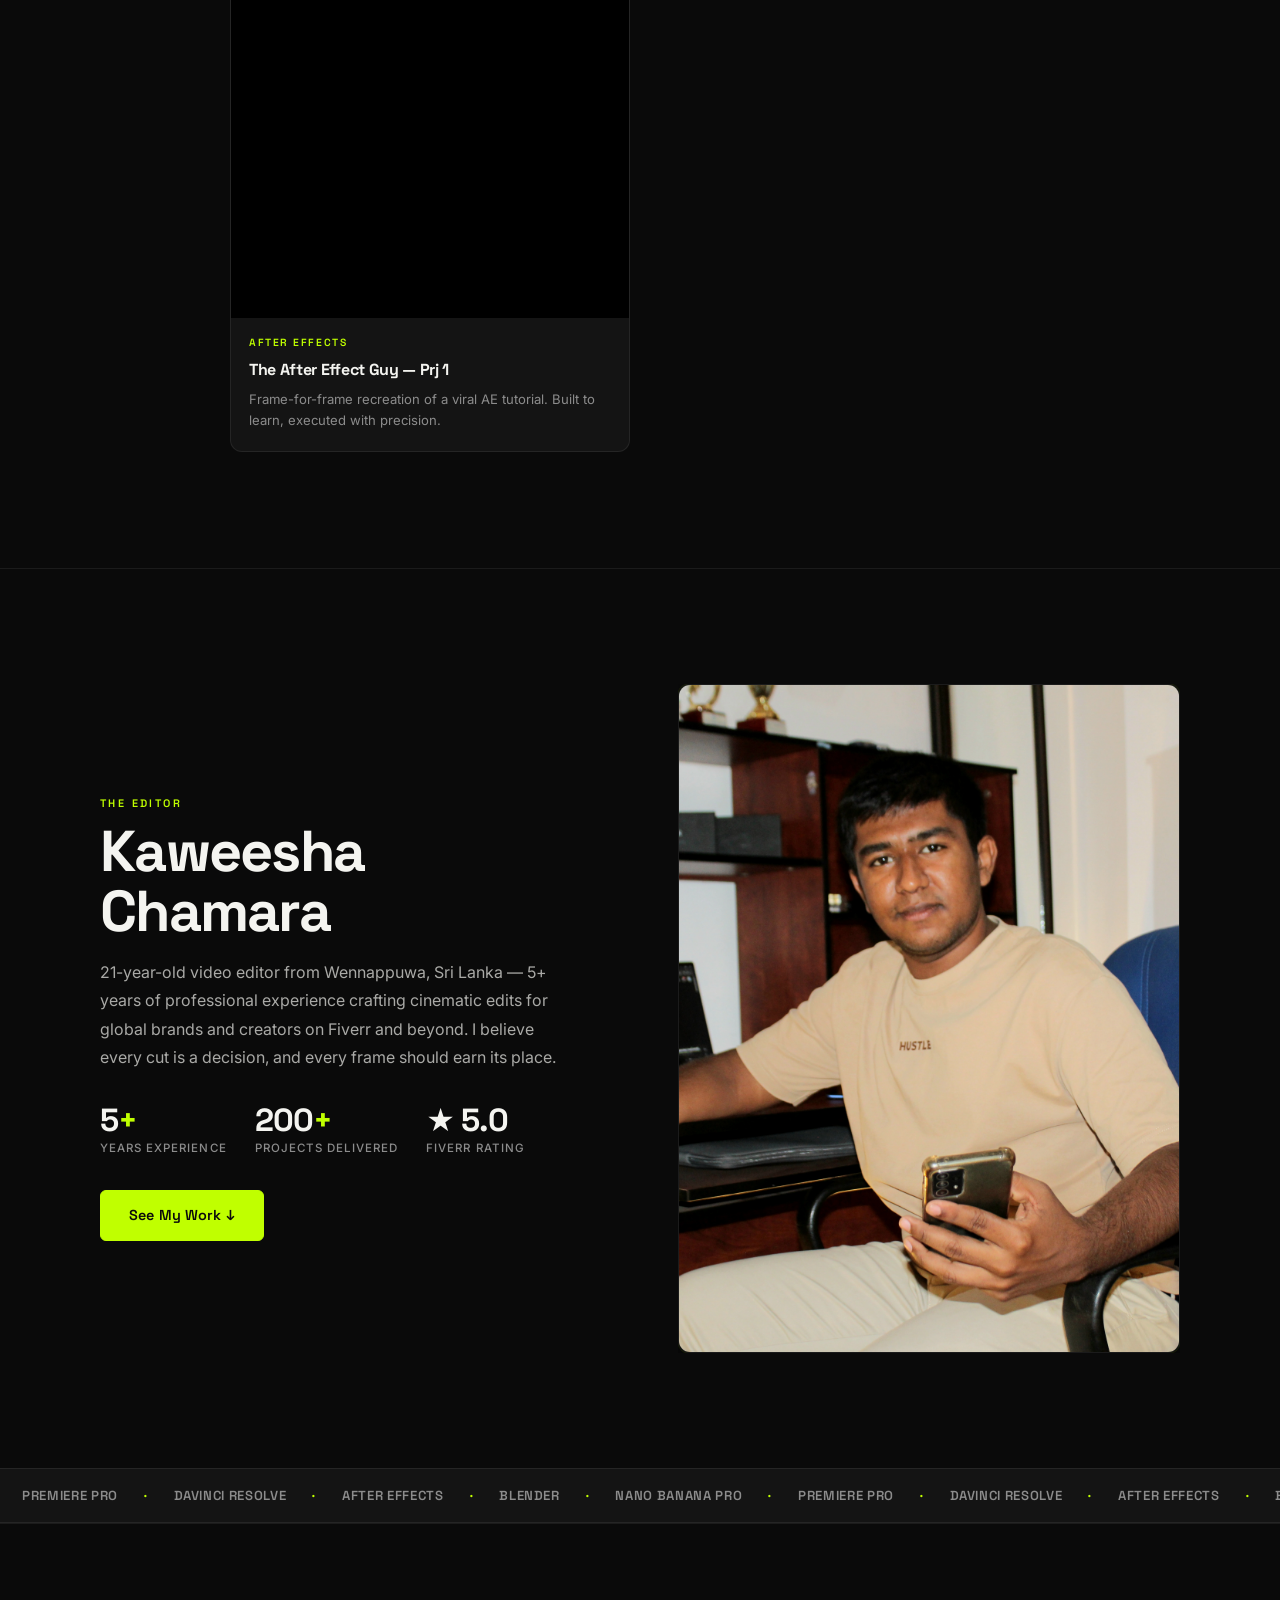
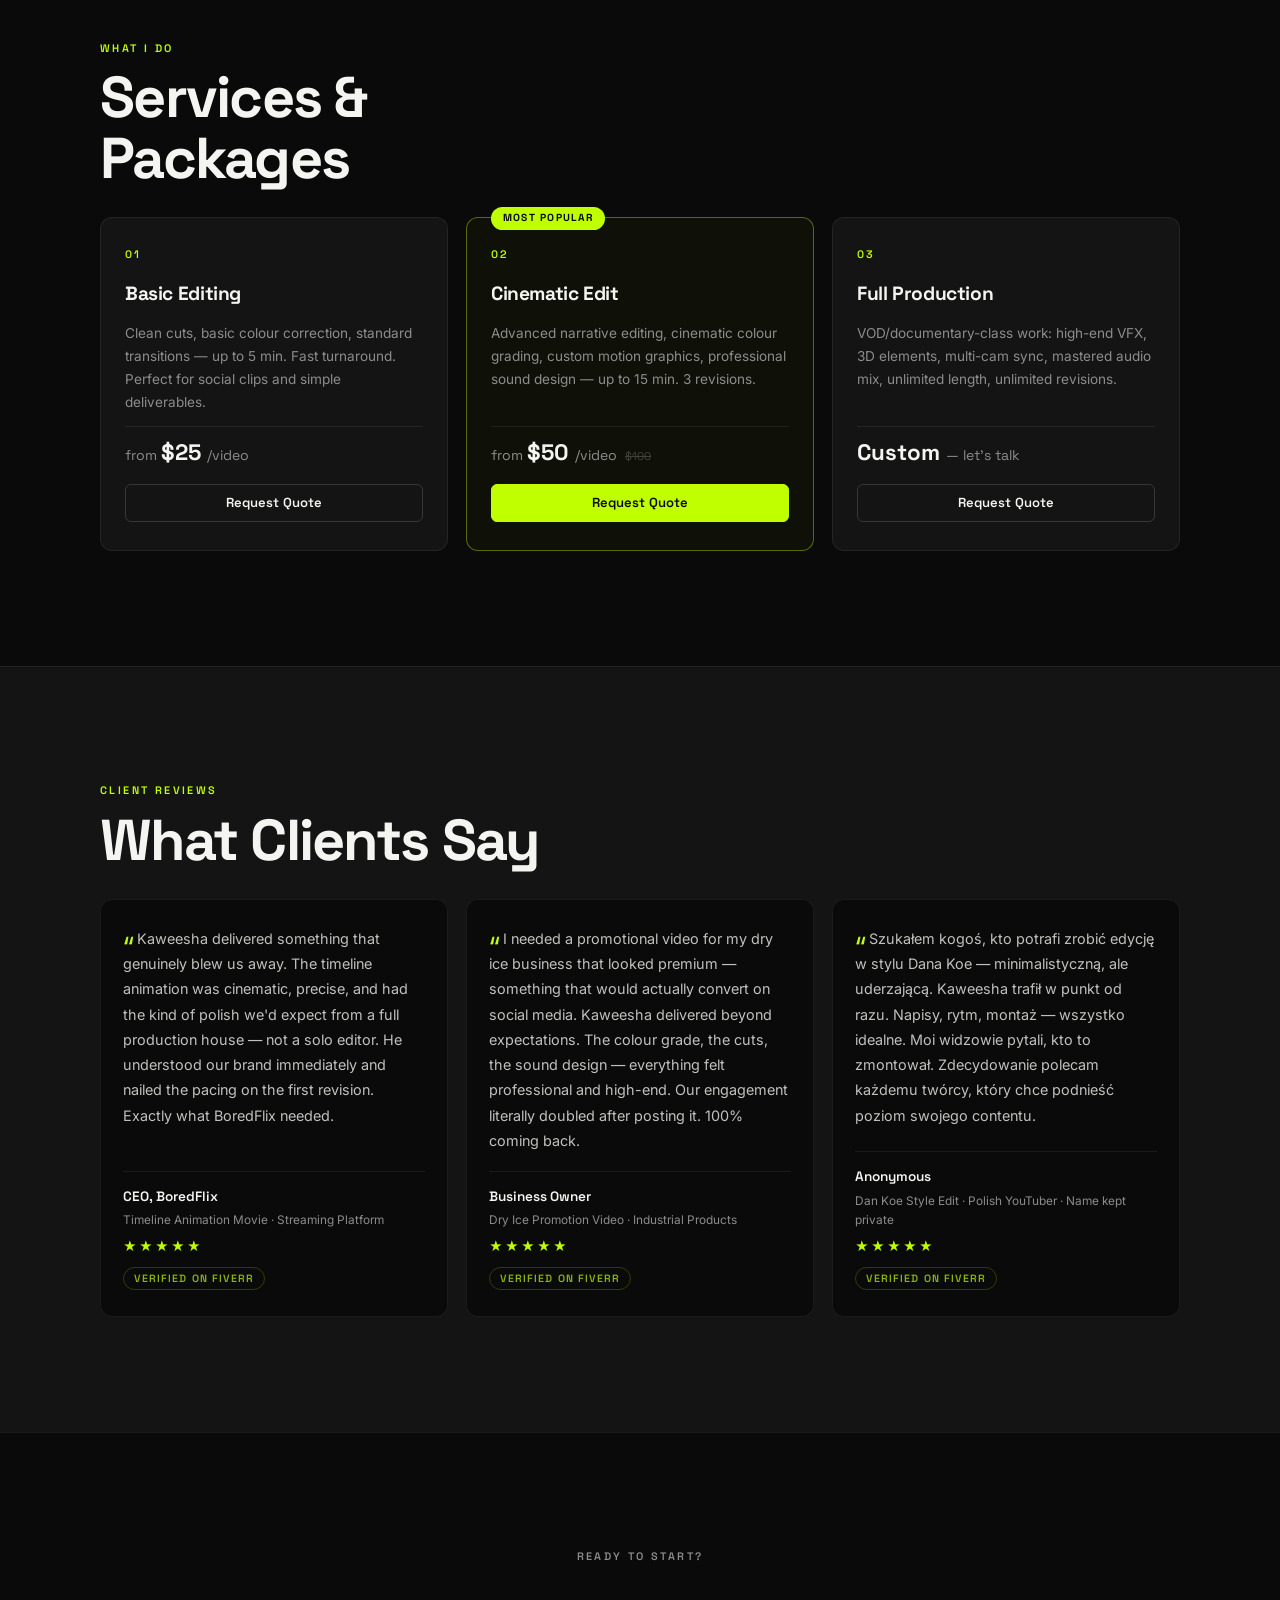
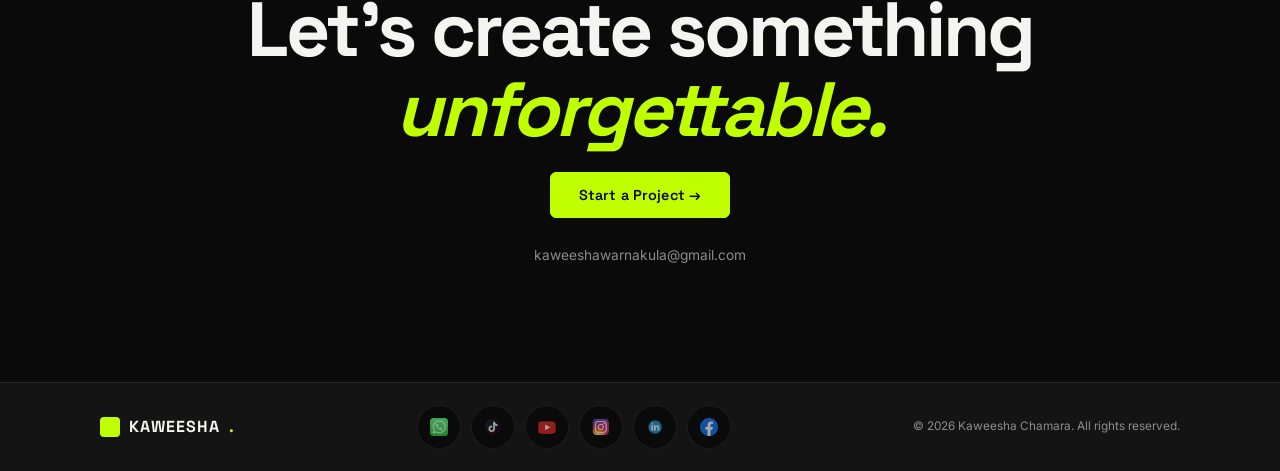
==== commit 9876e31f: "Add files via upload" ====
--- a/index.html
+++ b/index.html
@@ -23,14 +23,14 @@
   <meta property="og:title" content="Kaweesha Chamara — Cinematic Video Editor">
   <meta property="og:description" content="Premium video editing for global brands and creators. Commercials, social content, cinematic reels.">
   <meta property="og:type" content="website">
-  <meta property="og:image" content="cinematic_studio_bg_1772261646210.png">
+  <meta property="og:image" content="https://kaweeshachamara.com/frames/ezgif-frame-001.jpg">
   <meta property="og:image:alt" content="Kaweesha Chamara portfolio hero">
 
   <!-- Twitter Card -->
   <meta name="twitter:card" content="summary_large_image">
   <meta name="twitter:title" content="Kaweesha Chamara — Cinematic Video Editor">
   <meta name="twitter:description" content="Premium video editing for global brands and creators.">
-  <meta name="twitter:image" content="cinematic_studio_bg_1772261646210.png">
+  <meta name="twitter:image" content="https://kaweeshachamara.com/frames/ezgif-frame-001.jpg">
 
   <!-- Fonts: preconnect first, then load -->
   <link rel="preconnect" href="https://fonts.googleapis.com">
@@ -75,9 +75,7 @@
   HERO
 ───────────────────────────────────────── -->
 <section id="home" class="hero">
-  <!-- Studio image hero background — instant load, works on all devices -->
   <div class="hero__reel-wrap" aria-hidden="true">
-    <canvas id="hero-canvas" class="hero__bg-canvas"></canvas>
     <div class="hero__reel-overlay"></div>
   </div>
 
@@ -123,7 +121,7 @@
           <img src="https://vumbnail.com/1166994220.jpg" alt="Fiverr Showreel Poster" class="work-card__poster-img" loading="lazy">
         </div>
         <div class="work-card__overlay">
-          <span class="work-card__play-icon">▶</span>
+          <span class="work-card__play-icon" aria-hidden="true">▶</span>
         </div>
       </div>
     </div>
@@ -167,7 +165,7 @@
             <img src="https://vumbnail.com/1222452147.jpg" alt="Rupavahini Project Poster" class="work-card__poster-img" loading="lazy">
           </div>
           <div class="work-card__overlay">
-            <span class="work-card__play-icon">▶</span>
+            <span class="work-card__play-icon" aria-hidden="true">▶</span>
           </div>
         </div>
         <div class="work-card__meta">
@@ -193,7 +191,7 @@
             <img src="https://vumbnail.com/1166922976.jpg" alt="Project Poster" class="work-card__poster-img" loading="lazy">
           </div>
           <div class="work-card__overlay">
-            <span class="work-card__play-icon">▶</span>
+            <span class="work-card__play-icon" aria-hidden="true">▶</span>
           </div>
         </div>
         <div class="work-card__meta">
@@ -218,7 +216,7 @@
             <img src="https://vumbnail.com/1166923241.jpg" alt="Project Poster" class="work-card__poster-img" loading="lazy">
           </div>
           <div class="work-card__overlay">
-            <span class="work-card__play-icon">▶</span>
+            <span class="work-card__play-icon" aria-hidden="true">▶</span>
           </div>
         </div>
         <div class="work-card__meta">
@@ -243,7 +241,7 @@
             <img src="https://vumbnail.com/1166922921.jpg" alt="Project Poster" class="work-card__poster-img" loading="lazy">
           </div>
           <div class="work-card__overlay">
-            <span class="work-card__play-icon">▶</span>
+            <span class="work-card__play-icon" aria-hidden="true">▶</span>
           </div>
         </div>
         <div class="work-card__meta">
@@ -268,7 +266,7 @@
             <img src="https://vumbnail.com/1166922380.jpg" alt="Project Poster" class="work-card__poster-img" loading="lazy">
           </div>
           <div class="work-card__overlay">
-            <span class="work-card__play-icon">▶</span>
+            <span class="work-card__play-icon" aria-hidden="true">▶</span>
           </div>
         </div>
         <div class="work-card__meta">
@@ -295,7 +293,7 @@
             <img src="https://vumbnail.com/1166922195.jpg" alt="Project Poster" class="work-card__poster-img" loading="lazy">
           </div>
           <div class="work-card__overlay">
-            <span class="work-card__play-icon">▶</span>
+            <span class="work-card__play-icon" aria-hidden="true">▶</span>
           </div>
         </div>
         <div class="work-card__meta">
@@ -320,7 +318,7 @@
             <img src="https://vumbnail.com/1181229165.jpg" alt="Project Poster" class="work-card__poster-img" loading="lazy">
           </div>
           <div class="work-card__overlay">
-            <span class="work-card__play-icon">▶</span>
+            <span class="work-card__play-icon" aria-hidden="true">▶</span>
           </div>
         </div>
         <div class="work-card__meta">
@@ -349,7 +347,7 @@
         <span class="rec__line-dot"></span>
       </div>
     </div>
-    <div class="rec__grid" style="grid-template-columns: 1fr; max-width: 900px; margin: 0 auto;">
+    <div class="rec__grid rec__grid--landscape">
       <div class="rec__card js-lightbox reveal"
            data-category="recreation"
            data-video-id="1222417990"
@@ -365,7 +363,7 @@
             <img src="https://vumbnail.com/1222417990.jpg" alt="Time is Money Poster" class="work-card__poster-img" loading="lazy">
           </div>
           <div class="work-card__overlay">
-            <span class="work-card__play-icon">▶</span>
+            <span class="work-card__play-icon" aria-hidden="true">▶</span>
           </div>
         </div>
         <div class="rec__card-meta">
@@ -392,7 +390,7 @@
         <span class="rec__line-dot"></span>
       </div>
     </div>
-    <div class="rec__grid" style="grid-template-columns: repeat(auto-fit, minmax(300px, 400px)); justify-content: center;">
+    <div class="rec__grid rec__grid--portrait">
       <div class="rec__card js-lightbox reveal"
            data-category="recreation"
            data-video-id="1222361103"
@@ -408,7 +406,7 @@
             <img src="https://vumbnail.com/1222361103.jpg" alt="Portrait Recreation Poster" class="work-card__poster-img" loading="lazy">
           </div>
           <div class="work-card__overlay">
-            <span class="work-card__play-icon">▶</span>
+            <span class="work-card__play-icon" aria-hidden="true">▶</span>
           </div>
         </div>
         <div class="rec__card-meta">
@@ -420,7 +418,7 @@
       
       <div class="rec__card rec__card--soon reveal">
         <div class="rec__soon-inner">
-          <span class="rec__soon-icon">＋</span>
+          <span class="rec__soon-icon" aria-hidden="true">＋</span>
           <p>Next recreation<br>coming soon</p>
         </div>
       </div>
@@ -484,7 +482,7 @@
     <div class="about__right reveal">
       <div class="about__img-wrap">
         <img
-          src="kaweesha offcial.webp"
+          src="kaweesha%20offcial.webp"
           alt="Kaweesha Chamara — Cinematic Video Editor"
           class="about__photo"
           width="600"
@@ -578,7 +576,7 @@
         <footer class="testi-card__footer">
           <span class="testi-card__name">CEO, BoredFlix</span>
           <span class="testi-card__role">Timeline Animation Movie · Streaming Platform</span>
-          <span class="testi-card__stars">★★★★★</span>
+          <span class="testi-card__stars" aria-label="5 out of 5 stars">★★★★★</span>
           <span class="testi-card__badge">Verified on Fiverr</span>
         </footer>
       </blockquote>
@@ -589,7 +587,7 @@
         <footer class="testi-card__footer">
           <span class="testi-card__name">Business Owner</span>
           <span class="testi-card__role">Dry Ice Promotion Video · Industrial Products</span>
-          <span class="testi-card__stars">★★★★★</span>
+          <span class="testi-card__stars" aria-label="5 out of 5 stars">★★★★★</span>
           <span class="testi-card__badge">Verified on Fiverr</span>
         </footer>
       </blockquote>
@@ -600,7 +598,7 @@
         <footer class="testi-card__footer">
           <span class="testi-card__name">Anonymous</span>
           <span class="testi-card__role">Dan Koe Style Edit · Polish YouTuber · Name kept private</span>
-          <span class="testi-card__stars">★★★★★</span>
+          <span class="testi-card__stars" aria-label="5 out of 5 stars">★★★★★</span>
           <span class="testi-card__badge">Verified on Fiverr</span>
         </footer>
       </blockquote>
@@ -711,15 +709,7 @@
   </div>
 </aside>
 
-<!-- ─────────────────────────────────────────
-  NEW JAVASCRIPT FOR THE ANIMATION
-───────────────────────────────────────── -->
-<!-- We put GSAP and your animation logic right above your other scripts -->
-<script src="https://cdnjs.cloudflare.com/ajax/libs/gsap/3.12.5/gsap.min.js"></script>
-<script src="https://cdnjs.cloudflare.com/ajax/libs/gsap/3.12.5/ScrollTrigger.min.js"></script>
-
-
-<script src="https://player.vimeo.com/api/player.js"></script>
+
 <script src="script.js"></script>
 </body>
 </html>
--- a/styles.css
+++ b/styles.css
@@ -330,7 +330,6 @@
   display: flex;
   align-items: center;
   padding-top: calc(var(--nav-h) + var(--safe-top));
-  overflow: hidden;
 }
 
 .hero__reel-wrap {
@@ -338,6 +337,9 @@
   inset: 0;
   z-index: 0;
   overflow: hidden;
+  background-image: url('frames/ezgif-frame-001.jpg');
+  background-size: cover;
+  background-position: center;
 }
 
 /* Studio image — fills viewport, Ken Burns pan on desktop */
@@ -1077,12 +1079,22 @@
   100% { left: 100%; opacity: 0; }
 }
 
-/* Grid: 3-col desktop, 2 tablet, 1 mobile */
+/* Grid: base */
 .rec__grid {
   display: grid;
-  grid-template-columns: repeat(3, 1fr);
   gap: 20px;
   align-items: start;
+}
+
+.rec__grid--landscape {
+  grid-template-columns: 1fr;
+  max-width: 900px;
+  margin: 0 auto;
+}
+
+.rec__grid--portrait {
+  grid-template-columns: repeat(auto-fit, minmax(300px, 400px));
+  justify-content: center;
 }
 
 /* Real video card */
@@ -1413,7 +1425,7 @@
   .work__grid         { grid-template-columns: repeat(2, 1fr); }
   .services__grid     { grid-template-columns: repeat(2, 1fr); }
   .testimonials__grid { grid-template-columns: repeat(2, 1fr); }
-  .rec__grid          { grid-template-columns: repeat(2, 1fr); }
+  .rec__grid--portrait          { grid-template-columns: repeat(2, 1fr); }
   .about__grid        { grid-template-columns: 1fr; }
   .about__right       { order: -1; max-width: 380px; }
   .lightbox__inner    { display: flex; flex-direction: column; max-height: 95vh; max-height: 95dvh; }
@@ -1486,7 +1498,7 @@
   .services__grid { grid-template-columns: 1fr; gap: 14px; }
 
   /* Recreations → single column */
-  .rec__grid { grid-template-columns: 1fr; gap: 14px; }
+  .rec__grid--portrait { grid-template-columns: 1fr; gap: 14px; }
   .rec__card--soon { min-height: 160px; }
 
   /* Testimonials → single column */
@@ -1560,15 +1572,3 @@
   .sidebar, .sidebar-overlay { display: none !important; }
   body { background: #fff; color: #000; }
 }
-
-.hero__bg-canvas {
-  position: absolute;
-  inset: 0;
-  width: 100%;
-  height: 100%;
-  object-fit: cover;
-  object-position: center;
-  background-image: url('frames/ezgif-frame-001.jpg');
-  background-size: cover;
-  background-position: center;
-}
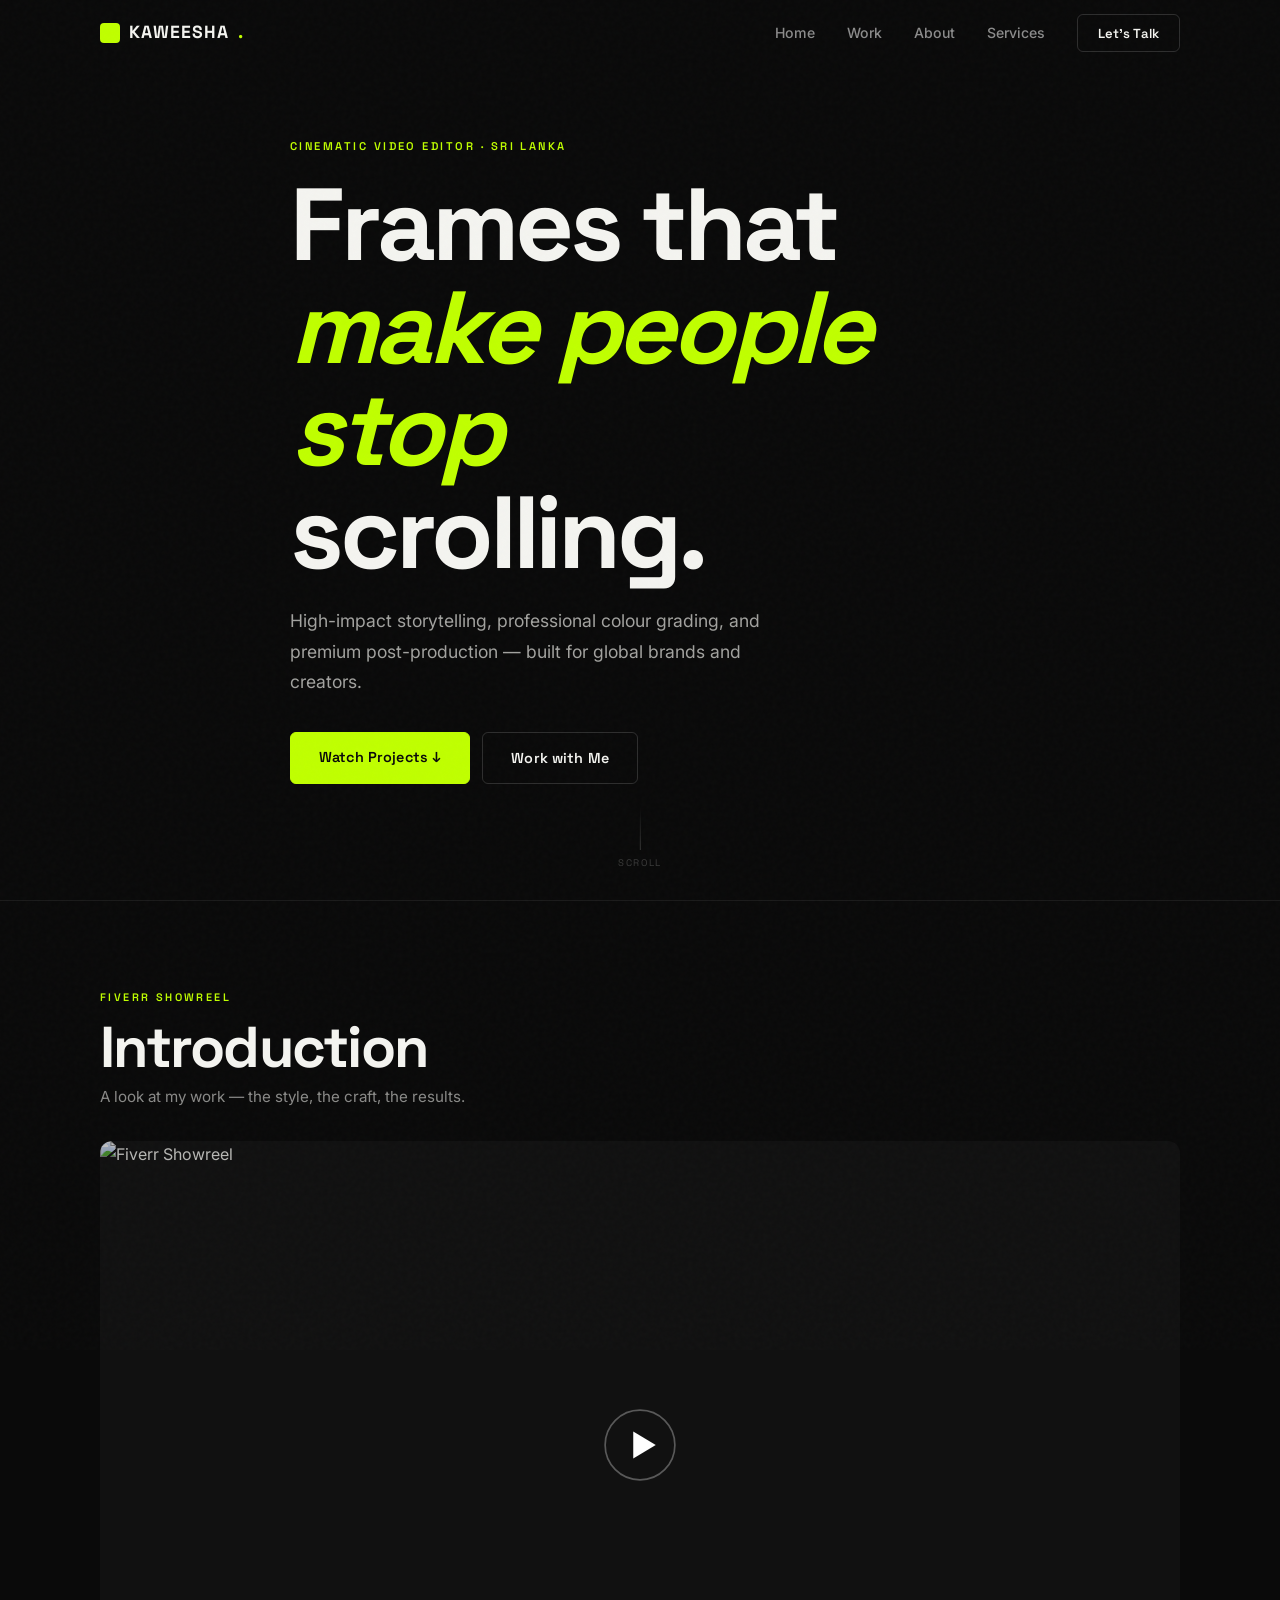
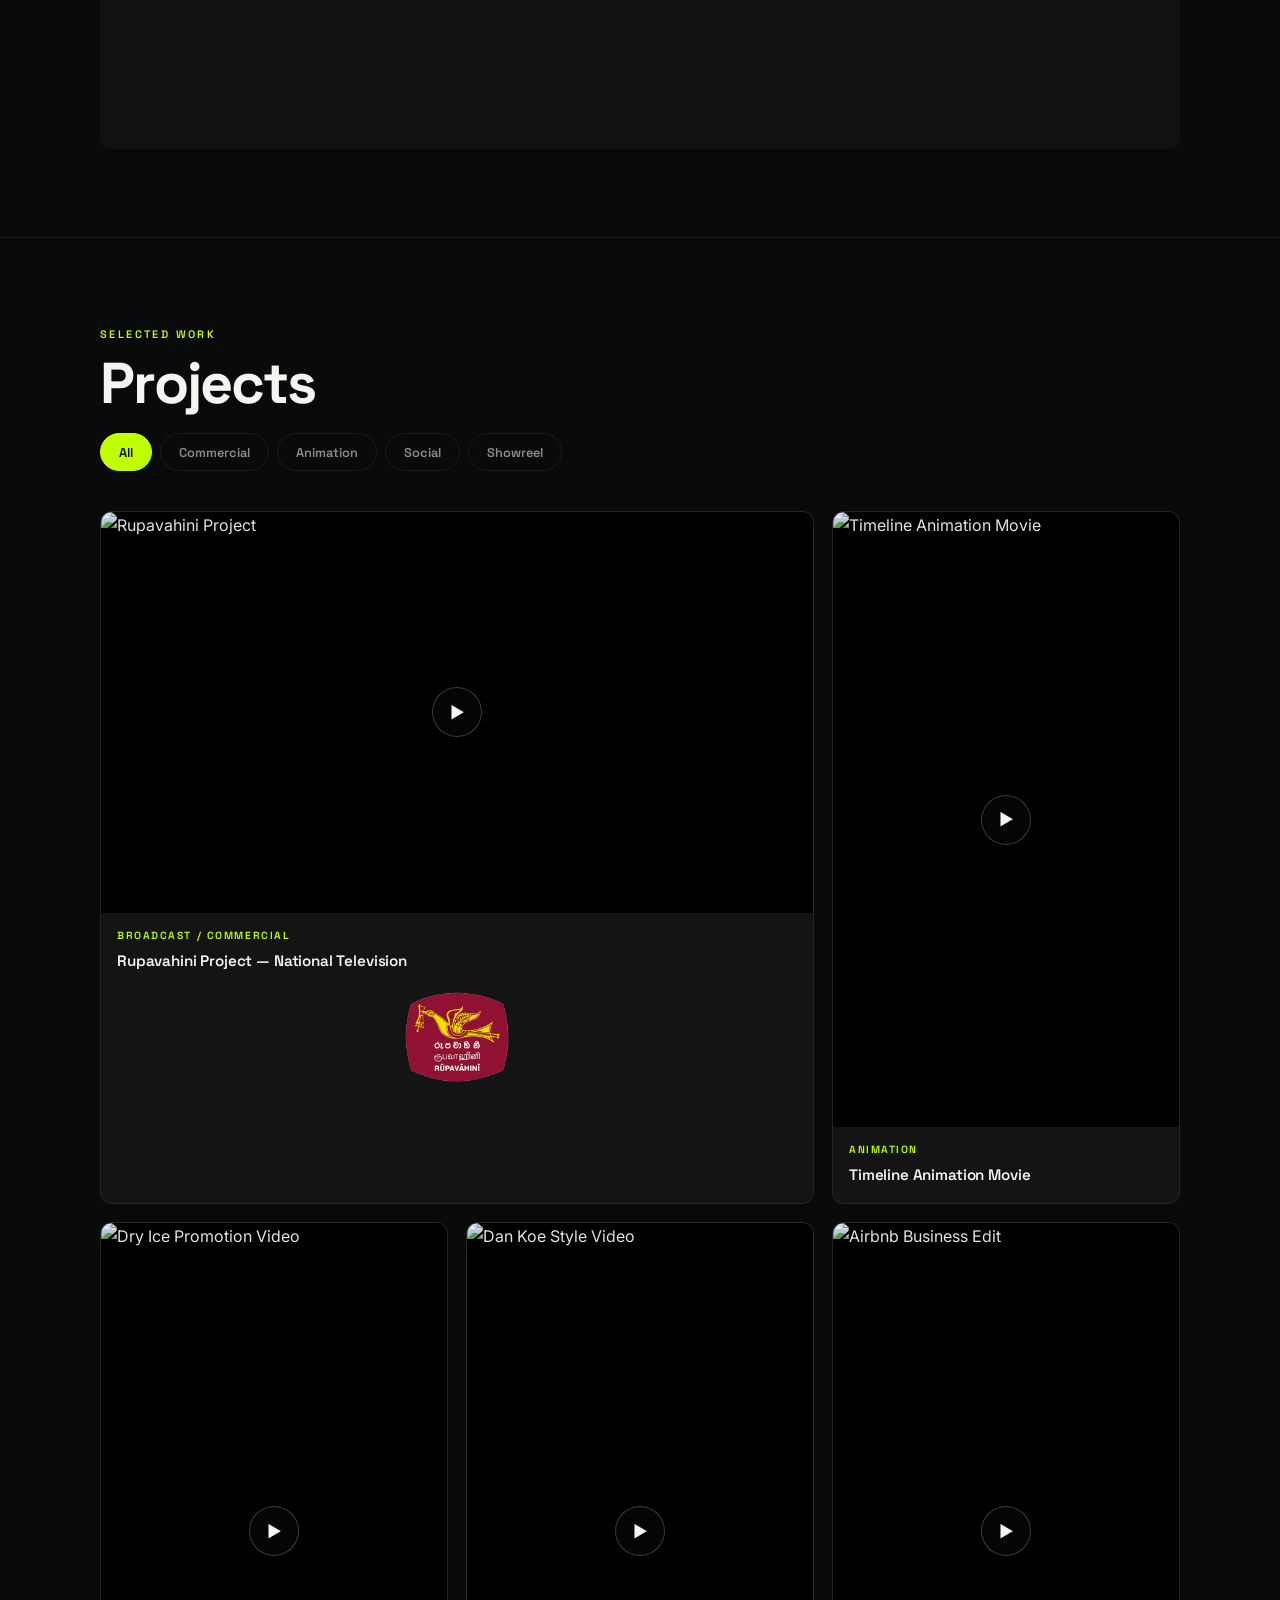
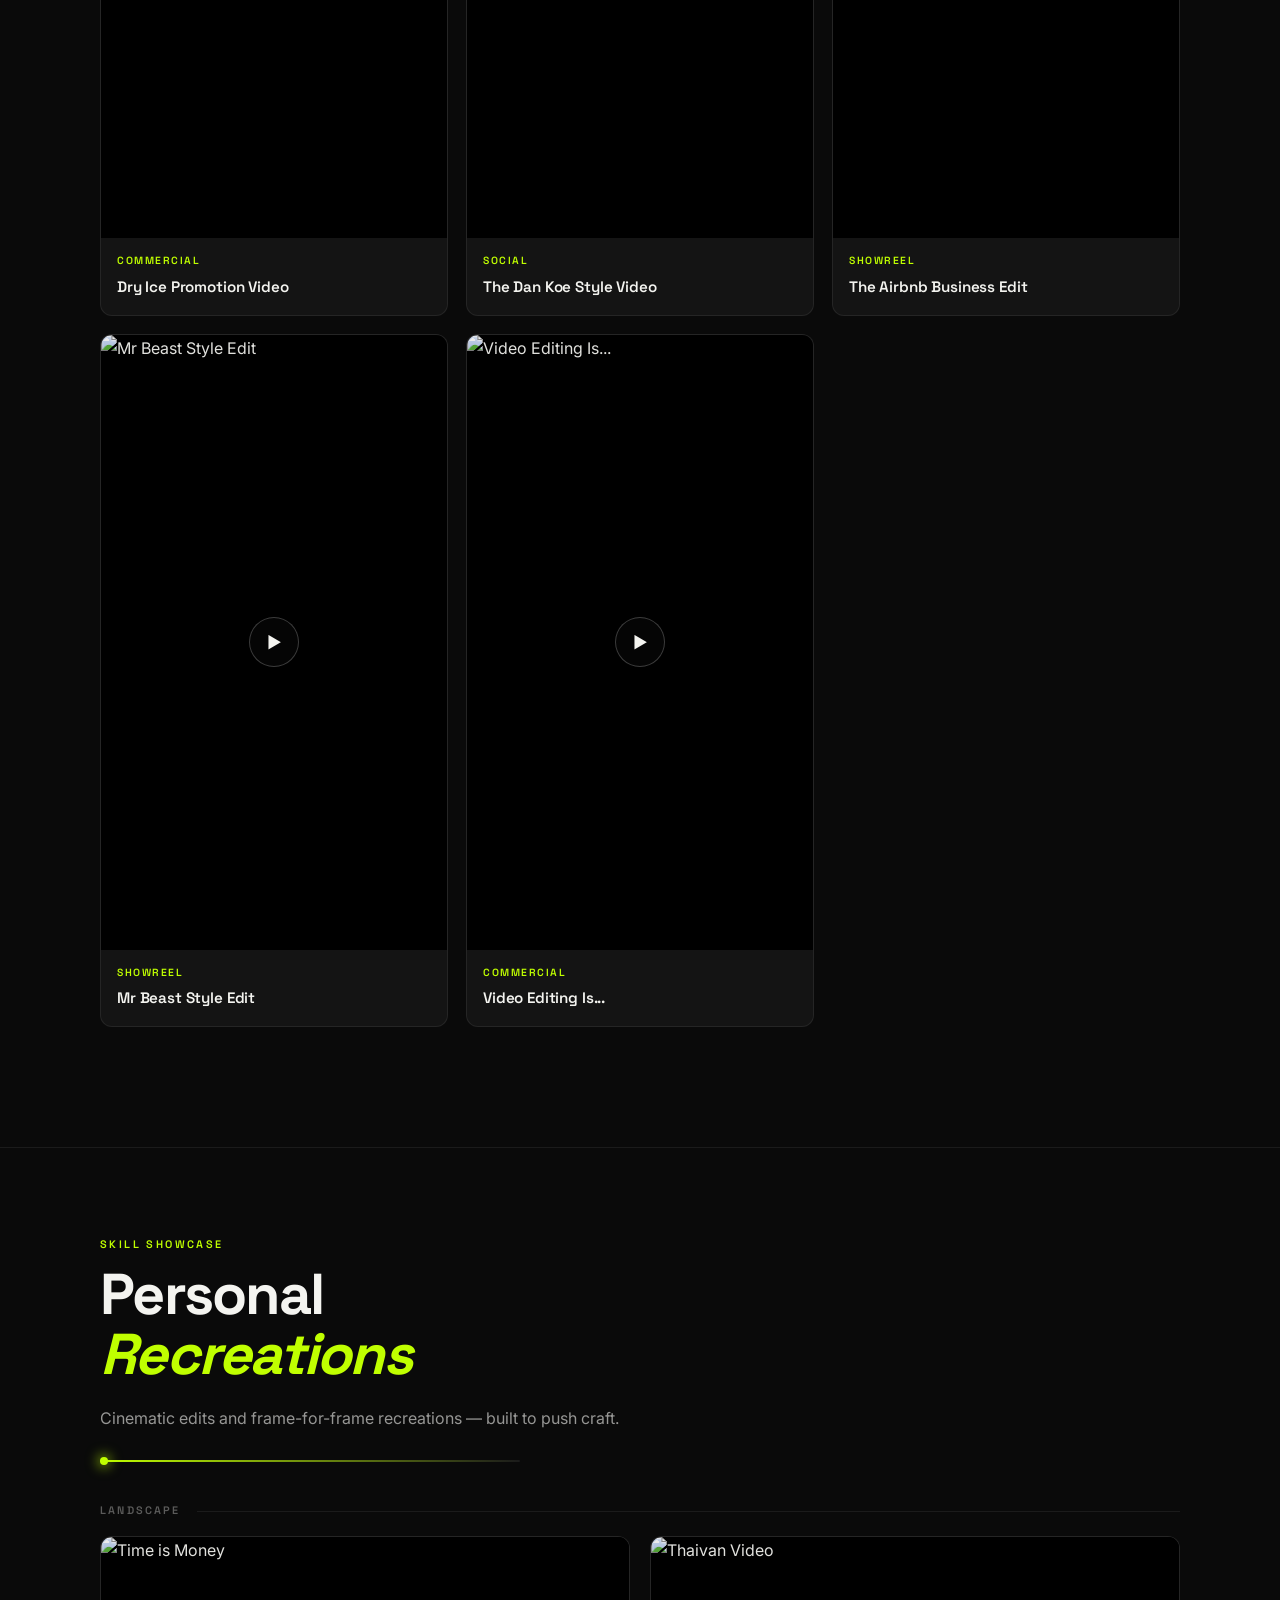
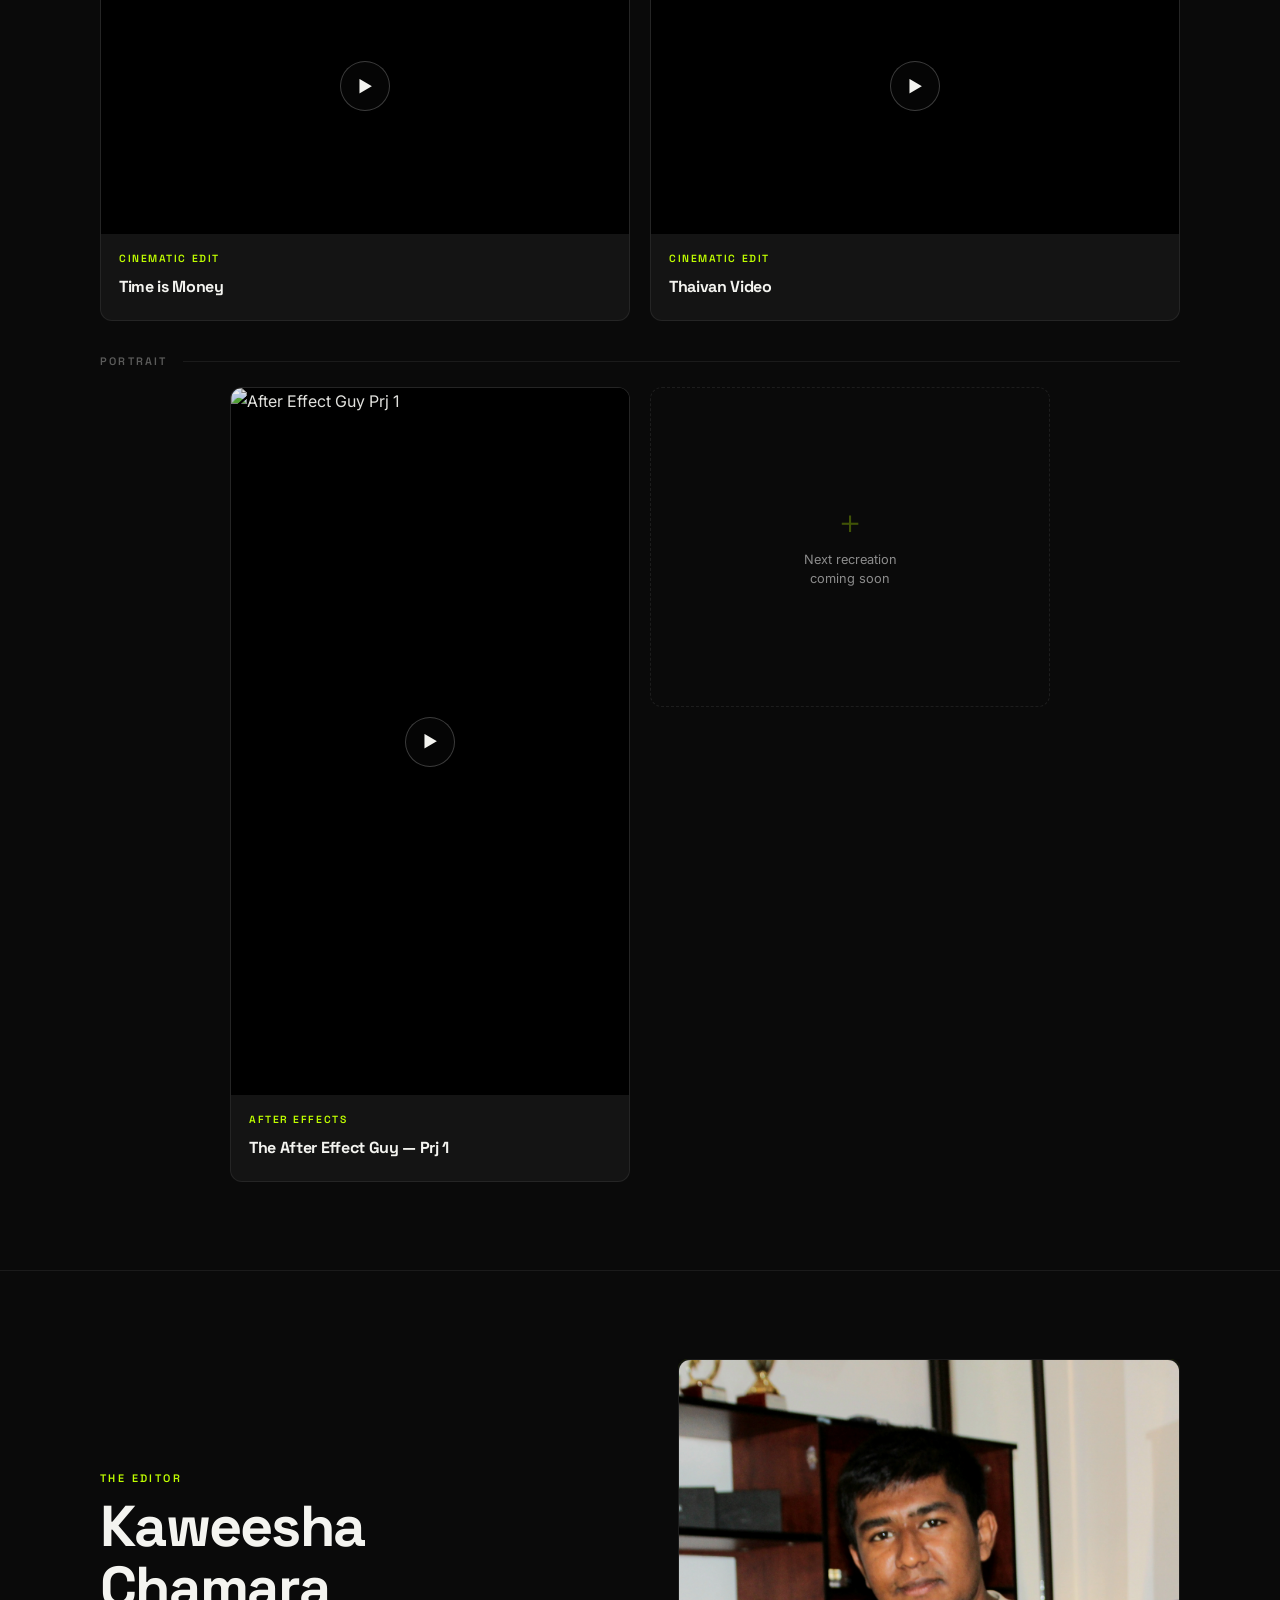
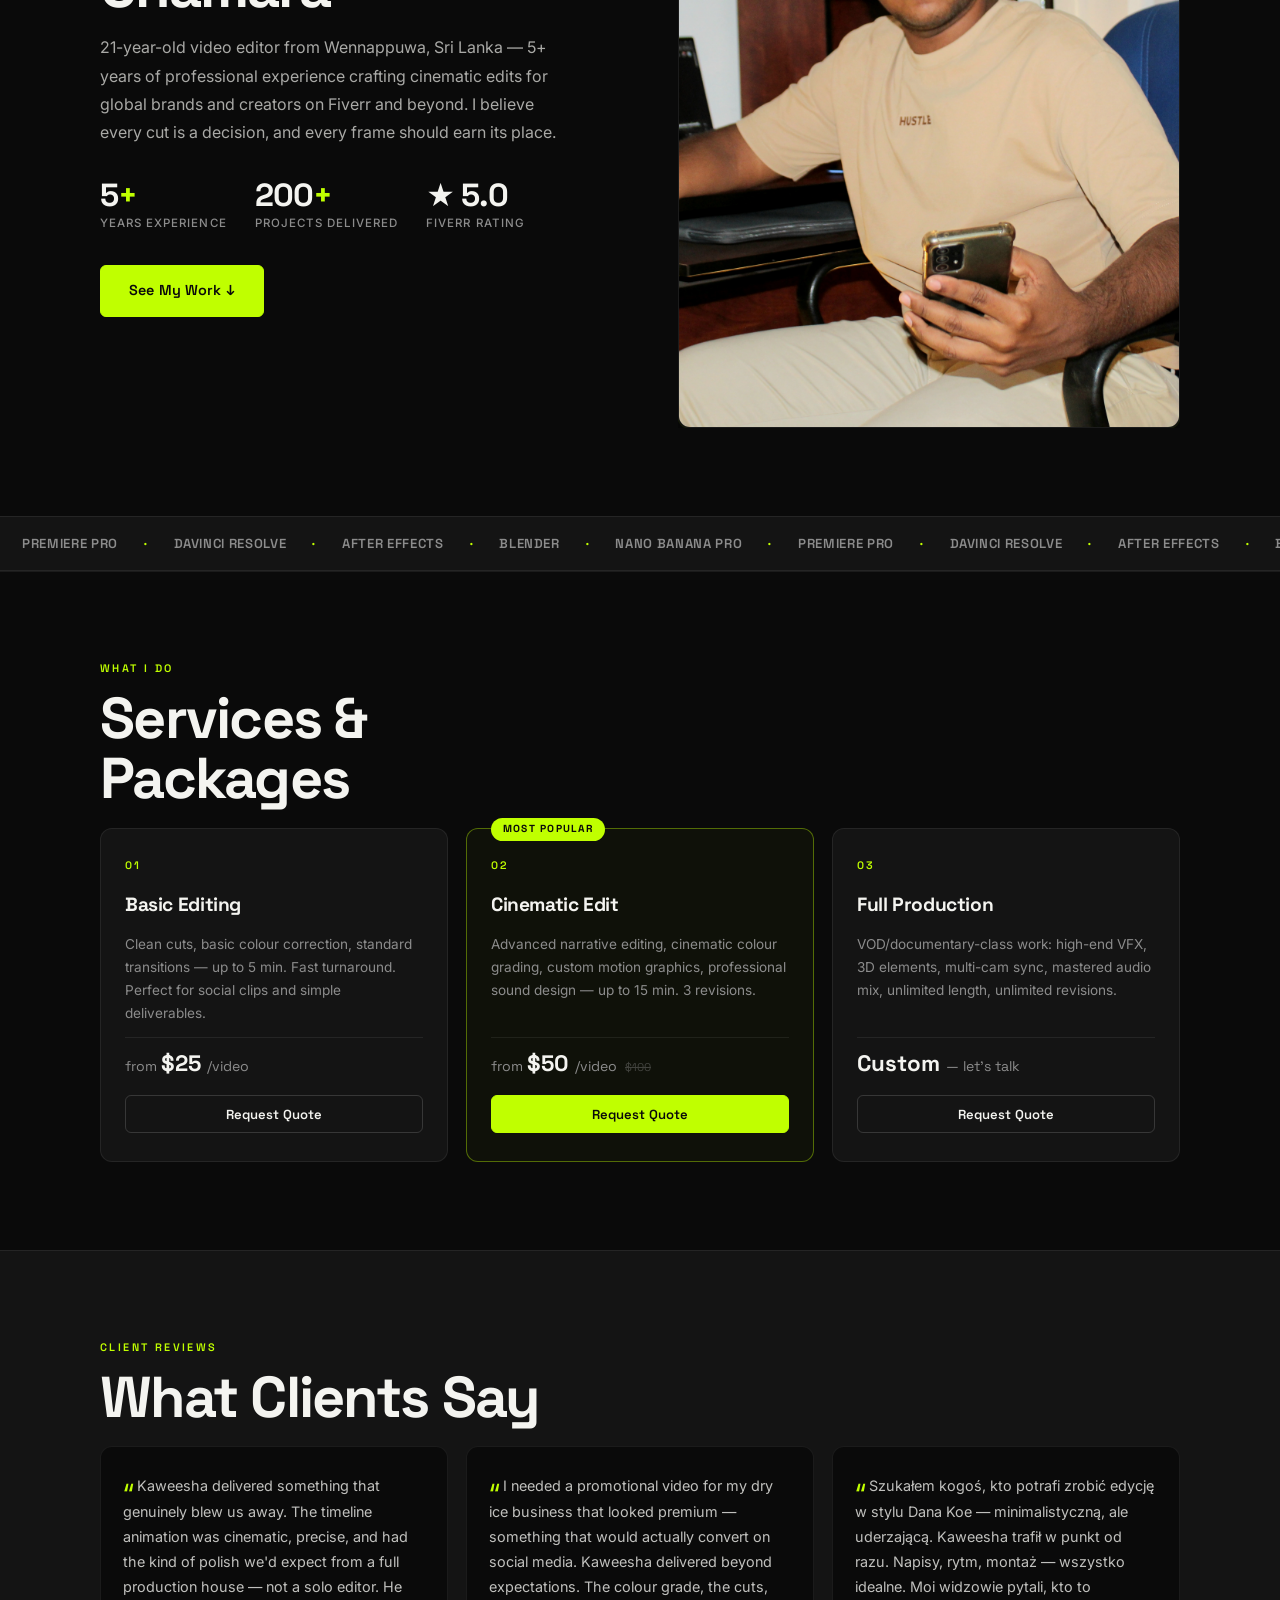
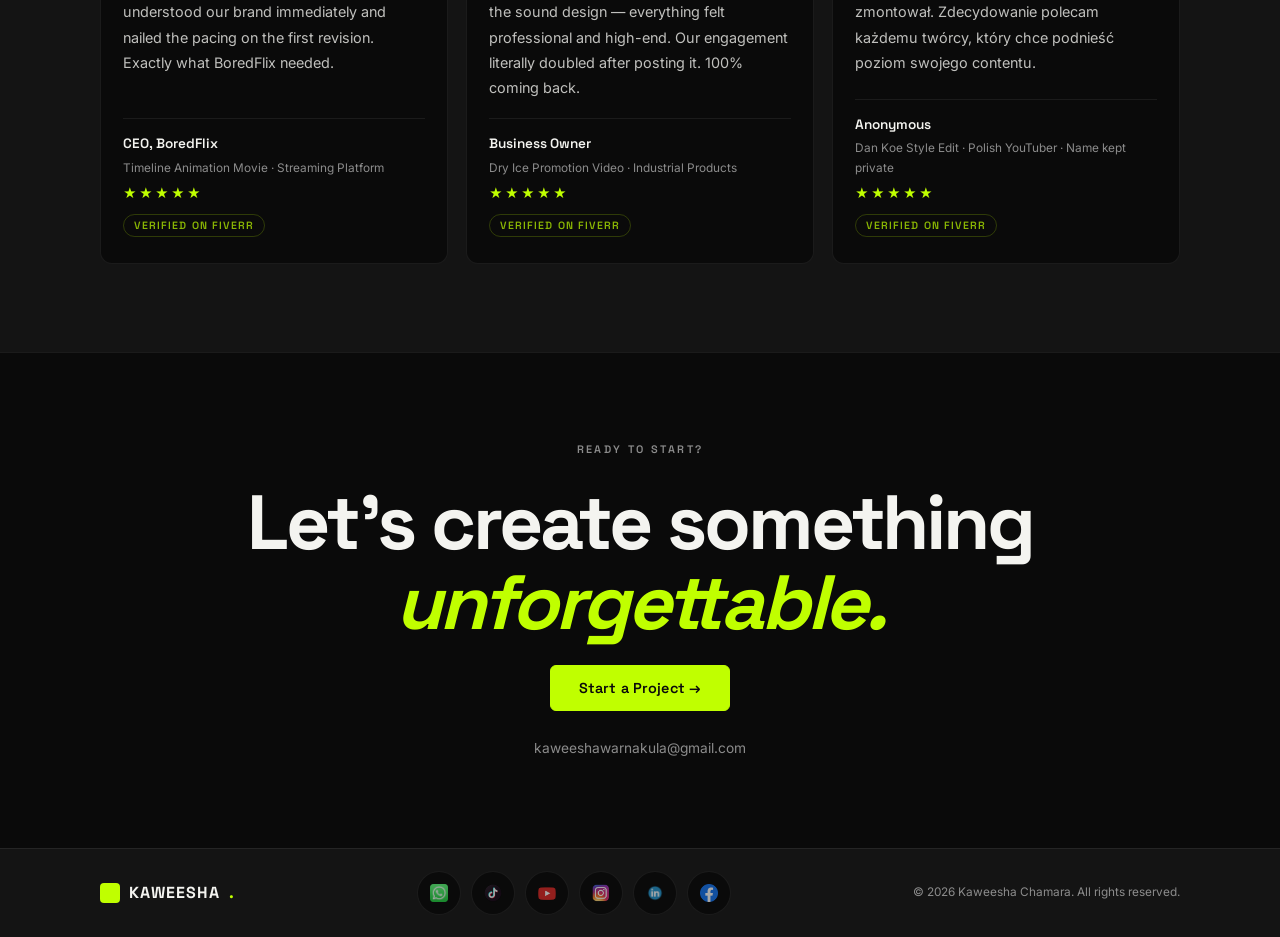
==== commit bf91261a: "Add files via upload" ====
--- a/index.html
+++ b/index.html
@@ -40,7 +40,8 @@
   <!-- Critical CSS first -->
   <link rel="stylesheet" href="styles.css">
 
-
+  <!-- Preload LCP hero image -->
+  <link rel="preload" href="frames/ezgif-frame-001.jpg" as="image">
 </head>
 <body>
 
@@ -100,28 +101,32 @@
 </section>
 
 <!-- ─────────────────────────────────────────
-  FIVERR SHOWREEL (full-width)
+  FIVERR SHOWREEL — special intro
 ───────────────────────────────────────── -->
 <section id="showreel" class="showreel">
-  <div class="container showreel__inner">
-    <div class="section-label reveal">Fiverr Showreel</div>
-    <h2 class="section-title reveal">Introduction</h2>
-    <div class="video-frame js-lightbox reveal"
+  <div class="container">
+    <div class="showreel__head reveal">
+      <span class="section-label">Fiverr Showreel</span>
+      <h2 class="section-title">Introduction</h2>
+      <p class="showreel__sub">A look at my work — the style, the craft, the results.</p>
+    </div>
+    <div class="showreel__player js-lightbox reveal"
          data-category="showreel"
          data-video-id="1166994220"
-         data-title="Introduction"
+         data-title="Introduction — Fiverr Showreel"
          data-client="Fiverr"
          data-role="Video Editing"
          data-tools="Premiere Pro"
          data-year="2024"
          data-aspect="16/9"
-         tabindex="0" role="button" style="cursor: pointer; display: block;">
-      <div class="work-card__poster" style="aspect-ratio: 16/9; width: 100%; height: 100%;">
-        <div class="work-card__embed-wrap">
-          <img src="https://vumbnail.com/1166994220.jpg" alt="Fiverr Showreel Poster" class="work-card__poster-img" loading="lazy">
-        </div>
-        <div class="work-card__overlay">
-          <span class="work-card__play-icon" aria-hidden="true">▶</span>
+         tabindex="0" role="button" aria-label="Watch Fiverr Showreel">
+      <div class="showreel__thumb">
+        <img src="https://vumbnail.com/1166994220.jpg" alt="Fiverr Showreel" class="showreel__img" loading="lazy">
+        <div class="showreel__play" aria-hidden="true">
+          <svg viewBox="0 0 64 64" fill="none" xmlns="http://www.w3.org/2000/svg">
+            <circle cx="32" cy="32" r="31" stroke="rgba(255,255,255,0.3)" stroke-width="1.5"/>
+            <path d="M26 20L46 32L26 44V20Z" fill="white"/>
+          </svg>
         </div>
       </div>
     </div>
@@ -138,17 +143,17 @@
 
     <!-- Filter tabs -->
     <div class="work__filters reveal" role="tablist" aria-label="Filter projects">
-      <button class="filter-btn active" data-filter="all"     role="tab" aria-selected="true">All</button>
+      <button class="filter-btn active" data-filter="all"        role="tab" aria-selected="true">All</button>
       <button class="filter-btn"        data-filter="commercial" role="tab" aria-selected="false">Commercial</button>
       <button class="filter-btn"        data-filter="animation"  role="tab" aria-selected="false">Animation</button>
       <button class="filter-btn"        data-filter="social"     role="tab" aria-selected="false">Social</button>
       <button class="filter-btn"        data-filter="showreel"   role="tab" aria-selected="false">Showreel</button>
     </div>
 
-    <!-- Grid -->
+    <!-- Grid — client projects only -->
     <div class="work__grid" id="workGrid">
 
-      <!-- Featured Card: Rupavahini Project (Landscape) -->
+      <!-- Featured: Rupavahini -->
       <article class="work-card work-card--featured js-lightbox reveal"
                data-category="commercial"
                data-video-id="1222452147"
@@ -162,20 +167,18 @@
                aria-label="View Rupavahini Project">
         <div class="work-card__poster">
           <div class="work-card__embed-wrap">
-            <img src="https://vumbnail.com/1222452147.jpg" alt="Rupavahini Project Poster" class="work-card__poster-img" loading="lazy">
-          </div>
-          <div class="work-card__overlay">
-            <span class="work-card__play-icon" aria-hidden="true">▶</span>
-          </div>
+            <img src="https://vumbnail.com/1222452147.jpg" alt="Rupavahini Project" class="work-card__poster-img" loading="lazy">
+          </div>
+          <div class="work-card__overlay"><span class="work-card__play-icon" aria-hidden="true">▶</span></div>
         </div>
         <div class="work-card__meta">
           <span class="work-card__tag">Broadcast / Commercial</span>
           <h3 class="work-card__title">Rupavahini Project — National Television</h3>
-          <img src="rupawahini.png" alt="Rupavahini Logo" class="work-card__client-logo" style="max-height: 90px; max-width: 250px; margin: auto; object-fit: contain; padding-top: 15px;">
+          <img src="rupawahini.png" alt="Rupavahini Logo" class="work-card__client-logo">
         </div>
       </article>
 
-      <!-- Card 1: Timeline Animation Movie -->
+      <!-- Timeline Animation -->
       <article class="work-card js-lightbox reveal"
                data-category="animation"
                data-video-id="1166922976"
@@ -185,14 +188,12 @@
                data-tools="After Effects · Premiere Pro"
                data-year="2024"
                tabindex="0" role="button"
-               aria-label="View Timeline Animation Movie project">
+               aria-label="View Timeline Animation Movie">
         <div class="work-card__poster">
           <div class="work-card__embed-wrap">
-            <img src="https://vumbnail.com/1166922976.jpg" alt="Project Poster" class="work-card__poster-img" loading="lazy">
-          </div>
-          <div class="work-card__overlay">
-            <span class="work-card__play-icon" aria-hidden="true">▶</span>
-          </div>
+            <img src="https://vumbnail.com/1166922976.jpg" alt="Timeline Animation Movie" class="work-card__poster-img" loading="lazy">
+          </div>
+          <div class="work-card__overlay"><span class="work-card__play-icon" aria-hidden="true">▶</span></div>
         </div>
         <div class="work-card__meta">
           <span class="work-card__tag">Animation</span>
@@ -200,7 +201,7 @@
         </div>
       </article>
 
-      <!-- Card 2: Dry Ice Promotion Video -->
+      <!-- Dry Ice -->
       <article class="work-card js-lightbox reveal"
                data-category="commercial"
                data-video-id="1166923241"
@@ -210,14 +211,12 @@
                data-tools="DaVinci Resolve · Premiere Pro"
                data-year="2024"
                tabindex="0" role="button"
-               aria-label="View Dry Ice Promotion Video project">
+               aria-label="View Dry Ice Promotion Video">
         <div class="work-card__poster">
           <div class="work-card__embed-wrap">
-            <img src="https://vumbnail.com/1166923241.jpg" alt="Project Poster" class="work-card__poster-img" loading="lazy">
-          </div>
-          <div class="work-card__overlay">
-            <span class="work-card__play-icon" aria-hidden="true">▶</span>
-          </div>
+            <img src="https://vumbnail.com/1166923241.jpg" alt="Dry Ice Promotion Video" class="work-card__poster-img" loading="lazy">
+          </div>
+          <div class="work-card__overlay"><span class="work-card__play-icon" aria-hidden="true">▶</span></div>
         </div>
         <div class="work-card__meta">
           <span class="work-card__tag">Commercial</span>
@@ -225,7 +224,7 @@
         </div>
       </article>
 
-      <!-- Card 3: The Dan Koe Style Video -->
+      <!-- Dan Koe -->
       <article class="work-card js-lightbox reveal"
                data-category="social"
                data-video-id="1166922921"
@@ -235,14 +234,12 @@
                data-tools="Premiere Pro · After Effects"
                data-year="2024"
                tabindex="0" role="button"
-               aria-label="View The Dan Koe Style Video project">
+               aria-label="View The Dan Koe Style Video">
         <div class="work-card__poster">
           <div class="work-card__embed-wrap">
-            <img src="https://vumbnail.com/1166922921.jpg" alt="Project Poster" class="work-card__poster-img" loading="lazy">
-          </div>
-          <div class="work-card__overlay">
-            <span class="work-card__play-icon" aria-hidden="true">▶</span>
-          </div>
+            <img src="https://vumbnail.com/1166922921.jpg" alt="Dan Koe Style Video" class="work-card__poster-img" loading="lazy">
+          </div>
+          <div class="work-card__overlay"><span class="work-card__play-icon" aria-hidden="true">▶</span></div>
         </div>
         <div class="work-card__meta">
           <span class="work-card__tag">Social</span>
@@ -250,7 +247,7 @@
         </div>
       </article>
 
-      <!-- Card 4: The Airbnb Business Edit -->
+      <!-- Airbnb -->
       <article class="work-card js-lightbox reveal"
                data-category="showreel"
                data-video-id="1166922380"
@@ -260,14 +257,12 @@
                data-tools="DaVinci Resolve · Premiere Pro"
                data-year="2024"
                tabindex="0" role="button"
-               aria-label="View The Airbnb Business Edit project">
+               aria-label="View The Airbnb Business Edit">
         <div class="work-card__poster">
           <div class="work-card__embed-wrap">
-            <img src="https://vumbnail.com/1166922380.jpg" alt="Project Poster" class="work-card__poster-img" loading="lazy">
-          </div>
-          <div class="work-card__overlay">
-            <span class="work-card__play-icon" aria-hidden="true">▶</span>
-          </div>
+            <img src="https://vumbnail.com/1166922380.jpg" alt="Airbnb Business Edit" class="work-card__poster-img" loading="lazy">
+          </div>
+          <div class="work-card__overlay"><span class="work-card__play-icon" aria-hidden="true">▶</span></div>
         </div>
         <div class="work-card__meta">
           <span class="work-card__tag">Showreel</span>
@@ -275,9 +270,7 @@
         </div>
       </article>
 
-
-
-      <!-- Card 5: Mr Beast Style Edit -->
+      <!-- Mr Beast -->
       <article class="work-card js-lightbox reveal"
                data-category="showreel"
                data-video-id="1166922195"
@@ -287,14 +280,12 @@
                data-tools="Premiere Pro · After Effects"
                data-year="2024"
                tabindex="0" role="button"
-               aria-label="View Mr Beast Style Edit project">
+               aria-label="View Mr Beast Style Edit">
         <div class="work-card__poster">
           <div class="work-card__embed-wrap">
-            <img src="https://vumbnail.com/1166922195.jpg" alt="Project Poster" class="work-card__poster-img" loading="lazy">
-          </div>
-          <div class="work-card__overlay">
-            <span class="work-card__play-icon" aria-hidden="true">▶</span>
-          </div>
+            <img src="https://vumbnail.com/1166922195.jpg" alt="Mr Beast Style Edit" class="work-card__poster-img" loading="lazy">
+          </div>
+          <div class="work-card__overlay"><span class="work-card__play-icon" aria-hidden="true">▶</span></div>
         </div>
         <div class="work-card__meta">
           <span class="work-card__tag">Showreel</span>
@@ -302,7 +293,7 @@
         </div>
       </article>
 
-      <!-- Card 6: Video Editing Is... -->
+      <!-- Video Editing Is... -->
       <article class="work-card js-lightbox reveal"
                data-category="commercial"
                data-video-id="1181229165"
@@ -312,14 +303,12 @@
                data-tools="DaVinci Resolve · Premiere Pro"
                data-year="2025"
                tabindex="0" role="button"
-               aria-label="View Video Editing Is project">
+               aria-label="View Video Editing Is">
         <div class="work-card__poster">
           <div class="work-card__embed-wrap">
-            <img src="https://vumbnail.com/1181229165.jpg" alt="Project Poster" class="work-card__poster-img" loading="lazy">
-          </div>
-          <div class="work-card__overlay">
-            <span class="work-card__play-icon" aria-hidden="true">▶</span>
-          </div>
+            <img src="https://vumbnail.com/1181229165.jpg" alt="Video Editing Is..." class="work-card__poster-img" loading="lazy">
+          </div>
+          <div class="work-card__overlay"><span class="work-card__play-icon" aria-hidden="true">▶</span></div>
         </div>
         <div class="work-card__meta">
           <span class="work-card__tag">Commercial</span>
@@ -328,101 +317,102 @@
       </article>
 
     </div><!-- /work__grid -->
-
-    <p class="work__more-soon reveal">More projects coming soon &mdash; reel updates quarterly.</p>
   </div>
 </section>
 
 <!-- ─────────────────────────────────────────
-  RECREATIONS — Landscape
-───────────────────────────────────────── -->
-<section id="recreations-landscape" class="recreations" style="padding-bottom: 0;">
+  RECREATIONS
+───────────────────────────────────────── -->
+<section id="recreations" class="recreations">
   <div class="container">
+
     <div class="rec__header">
       <div class="section-label reveal">Skill Showcase</div>
-      <h2 class="section-title reveal">Landscape<br><em class="text-accent">Recreations</em></h2>
-      <p class="rec__desc reveal">Recreating high-impact cinematic edits — precision timing, dynamic cuts, and immersive sound design.</p>
+      <h2 class="section-title reveal">Personal<br><em class="text-accent">Recreations</em></h2>
+      <p class="rec__desc reveal">Cinematic edits and frame-for-frame recreations — built to push craft.</p>
       <div class="rec__accent-line reveal" aria-hidden="true">
         <span class="rec__line-track"></span>
         <span class="rec__line-dot"></span>
       </div>
     </div>
+
+    <!-- ── Landscape ── -->
+    <div class="rec__sub-label reveal" aria-label="Landscape videos">
+      <span>Landscape</span>
+    </div>
     <div class="rec__grid rec__grid--landscape">
+
       <div class="rec__card js-lightbox reveal"
-           data-category="recreation"
-           data-video-id="1222417990"
-           data-title="Time is Money"
-           data-client="Personal Project"
-           data-role="Recreation"
-           data-tools="Premiere Pro"
-           data-year="2024"
-           data-aspect="16/9"
-           tabindex="0" role="button" style="cursor: pointer;">
-        <div class="rec__video-wrap rec__video-wrap--landscape" style="position: relative;">
-          <div class="work-card__embed-wrap">
-            <img src="https://vumbnail.com/1222417990.jpg" alt="Time is Money Poster" class="work-card__poster-img" loading="lazy">
-          </div>
-          <div class="work-card__overlay">
-            <span class="work-card__play-icon" aria-hidden="true">▶</span>
-          </div>
+           data-category="recreation" data-video-id="1222417990"
+           data-title="Time is Money" data-client="Personal Project"
+           data-role="Recreation" data-tools="Premiere Pro"
+           data-year="2024" data-aspect="16/9"
+           tabindex="0" role="button" aria-label="Play Time is Money">
+        <div class="rec__video-wrap rec__video-wrap--landscape">
+          <div class="work-card__embed-wrap">
+            <img src="https://vumbnail.com/1222417990.jpg" alt="Time is Money" class="work-card__poster-img" loading="lazy">
+          </div>
+          <div class="work-card__overlay"><span class="work-card__play-icon" aria-hidden="true">▶</span></div>
         </div>
         <div class="rec__card-meta">
           <span class="rec__card-tag">Cinematic Edit</span>
           <h3 class="rec__card-title">Time is Money</h3>
-          <p class="rec__card-note">Recreated a high-impact cinematic edit — precision timing, dynamic cuts, and immersive sound design.</p>
-        </div>
-      </div>
-    </div>
-  </div>
-</section>
-
-<!-- ─────────────────────────────────────────
-  RECREATIONS — Portrait
-───────────────────────────────────────── -->
-<section id="recreations-portrait" class="recreations">
-  <div class="container">
-    <div class="rec__header">
-      <div class="section-label reveal">Skill Showcase</div>
-      <h2 class="section-title reveal">Portrait<br><em class="text-accent">Recreations</em></h2>
-      <p class="rec__desc reveal">Frame-for-frame recreations of viral short-form tutorials. Built to learn, executed with precision.</p>
-      <div class="rec__accent-line reveal" aria-hidden="true">
-        <span class="rec__line-track"></span>
-        <span class="rec__line-dot"></span>
-      </div>
+        </div>
+      </div>
+
+      <div class="rec__card js-lightbox reveal"
+           data-category="recreation" data-video-id="1228534951"
+           data-title="Thaivan Video" data-client="Personal Project"
+           data-role="Recreation" data-tools="Premiere Pro"
+           data-year="2025" data-aspect="16/9"
+           tabindex="0" role="button" aria-label="Play Thaivan Video">
+        <div class="rec__video-wrap rec__video-wrap--landscape">
+          <div class="work-card__embed-wrap">
+            <img src="https://vumbnail.com/1228534951.jpg" alt="Thaivan Video" class="work-card__poster-img" loading="lazy">
+          </div>
+          <div class="work-card__overlay"><span class="work-card__play-icon" aria-hidden="true">▶</span></div>
+        </div>
+        <div class="rec__card-meta">
+          <span class="rec__card-tag">Cinematic Edit</span>
+          <h3 class="rec__card-title">Thaivan Video</h3>
+        </div>
+      </div>
+
+    </div>
+
+    <!-- ── Portrait ── -->
+    <div class="rec__sub-label reveal" aria-label="Portrait videos">
+      <span>Portrait</span>
     </div>
     <div class="rec__grid rec__grid--portrait">
+
       <div class="rec__card js-lightbox reveal"
-           data-category="recreation"
-           data-video-id="1222361103"
-           data-title="The After Effect Guy — Prj 1"
-           data-client="Personal Project"
-           data-role="Recreation"
-           data-tools="After Effects"
-           data-year="2024"
-           data-aspect="9/16"
-           tabindex="0" role="button" style="cursor: pointer;">
-        <div class="rec__video-wrap" style="position: relative;">
-          <div class="work-card__embed-wrap">
-            <img src="https://vumbnail.com/1222361103.jpg" alt="Portrait Recreation Poster" class="work-card__poster-img" loading="lazy">
-          </div>
-          <div class="work-card__overlay">
-            <span class="work-card__play-icon" aria-hidden="true">▶</span>
-          </div>
+           data-category="recreation" data-video-id="1222361103"
+           data-title="The After Effect Guy — Prj 1" data-client="Personal Project"
+           data-role="Recreation" data-tools="After Effects"
+           data-year="2024" data-aspect="9/16"
+           tabindex="0" role="button" aria-label="Play After Effect Guy recreation">
+        <div class="rec__video-wrap">
+          <div class="work-card__embed-wrap">
+            <img src="https://vumbnail.com/1222361103.jpg" alt="After Effect Guy Prj 1" class="work-card__poster-img" loading="lazy">
+          </div>
+          <div class="work-card__overlay"><span class="work-card__play-icon" aria-hidden="true">▶</span></div>
         </div>
         <div class="rec__card-meta">
           <span class="rec__card-tag">After Effects</span>
           <h3 class="rec__card-title">The After Effect Guy — Prj 1</h3>
-          <p class="rec__card-note">Frame-for-frame recreation of a viral AE tutorial. Built to learn, executed with precision.</p>
-        </div>
-      </div>
-      
+        </div>
+      </div>
+
       <div class="rec__card rec__card--soon reveal">
         <div class="rec__soon-inner">
           <span class="rec__soon-icon" aria-hidden="true">＋</span>
           <p>Next recreation<br>coming soon</p>
         </div>
       </div>
-    </div>
+
+    </div>
+
   </div>
 </section>
 
@@ -704,7 +694,7 @@
         <label for="message">Project Details</label>
         <textarea id="message" name="message" rows="5" placeholder="Tell me about your project…" required></textarea>
       </div>
-      <button type="submit" class="btn btn-accent" style="width:100%;border:none;">Send Message</button>
+      <button type="submit" class="btn btn-accent sidebar__submit">Send Message</button>
     </form>
   </div>
 </aside>
--- a/styles.css
+++ b/styles.css
@@ -18,7 +18,7 @@
 
   --r:    12px;
   --r-sm: 6px;
-  --sp:   clamp(60px, 9vw, 120px);
+  --sp:   clamp(48px, 7vw, 88px);
 
   --tr:      0.22s ease;
   --tr-slow: 0.46s cubic-bezier(0.23, 1, 0.32, 1);
@@ -92,8 +92,10 @@
   background-image: url("data:image/svg+xml,%3Csvg viewBox='0 0 512 512' xmlns='http://www.w3.org/2000/svg'%3E%3Cfilter id='n'%3E%3CfeTurbulence type='fractalNoise' baseFrequency='0.75' numOctaves='4' stitchTiles='stitch'/%3E%3C/filter%3E%3Crect width='100%25' height='100%25' filter='url(%23n)'/%3E%3C/svg%3E");
   animation: grain 0.5s steps(1) infinite;
   will-change: transform;
-  /* Keep grain off GPU compositing layer — it's just a texture */
   contain: strict;
+}
+@media (max-width: 768px) {
+  .grain { animation: none; opacity: 0.015; will-change: auto; }
 }
 @keyframes grain {
   0%   { transform: translate(0, 0); }
@@ -131,7 +133,7 @@
   font-weight: 700;
   letter-spacing: -0.03em;
   line-height: 1.05;
-  margin-bottom: 1.8rem;
+  margin-bottom: 1.2rem;
   /* Prevent text from overflowing on small screens */
   overflow-wrap: break-word;
   word-break: break-word;
@@ -468,12 +470,86 @@
   50%      { opacity: 0.6;  transform: translateX(-50%) translateY(5px); }
 }
 
-/* ── 9. SHOWREEL ────────────────────────────────────────────── */
+/* ── 9. SHOWREEL — special intro section ──────────────────── */
 .showreel {
   padding: var(--sp) 0;
   border-top: 1px solid var(--border);
 }
-.showreel__inner { display: flex; flex-direction: column; gap: 1.8rem; }
+.showreel__head {
+  margin-bottom: 2rem;
+}
+.showreel__head .section-title {
+  margin-bottom: 0.5rem;
+}
+.showreel__sub {
+  color: rgba(244,244,240,0.55);
+  font-size: 0.95rem;
+  line-height: 1.6;
+}
+.showreel__player {
+  display: block;
+  position: relative;
+  border-radius: var(--r);
+  overflow: hidden;
+  cursor: pointer;
+}
+.showreel__thumb {
+  position: relative;
+  aspect-ratio: 16 / 9;
+  background: #111;
+}
+.showreel__img {
+  width: 100%; height: 100%;
+  object-fit: cover;
+  display: block;
+  transition: transform 0.5s ease, filter 0.5s ease;
+  filter: brightness(0.75);
+}
+.showreel__player:hover .showreel__img {
+  transform: scale(1.03);
+  filter: brightness(0.55);
+}
+.showreel__play {
+  position: absolute;
+  inset: 0;
+  display: flex;
+  align-items: center;
+  justify-content: center;
+  pointer-events: none;
+}
+.showreel__play svg {
+  width: 72px; height: 72px;
+  transition: transform 0.3s ease;
+}
+.showreel__player:hover .showreel__play svg {
+  transform: scale(1.15);
+}
+
+/* ── Recreation sub-labels (Landscape / Portrait dividers) ── */
+.rec__sub-label {
+  display: flex;
+  align-items: center;
+  gap: 1rem;
+  margin: 2rem 0 1rem;
+}
+.rec__sub-label span {
+  font-family: var(--font-h);
+  font-size: 0.68rem;
+  font-weight: 600;
+  letter-spacing: 0.2em;
+  text-transform: uppercase;
+  color: rgba(244,244,240,0.35);
+  white-space: nowrap;
+}
+.rec__sub-label::after {
+  content: '';
+  flex: 1;
+  height: 1px;
+  background: var(--border);
+}
+.rec__sub-label:first-of-type {
+  margin-top: 0;
+}
 
 .video-frame {
   position: relative;
@@ -548,6 +624,14 @@
   box-shadow: 0 14px 36px rgba(0,0,0,0.55);
 }
 .work-card.hidden { display: none !important; }
+.work__empty-msg {
+  text-align: center;
+  color: var(--muted);
+  font-size: 1.1rem;
+  padding: 40px 0;
+  grid-column: 1 / -1;
+}
+.work__empty-msg.hidden { display: none !important; }
 
 .work-card__poster {
   position: relative;
@@ -562,6 +646,13 @@
 .work-card--featured .work-card__poster {
   aspect-ratio: 16 / 9;
 }
+.work-card__client-logo {
+  max-height: 90px;
+  max-width: 250px;
+  margin: 15px auto 0;
+  object-fit: contain;
+}
+
 
 .work-card__embed-wrap {
   position: absolute;
@@ -1027,7 +1118,7 @@
 }
 
 .rec__header {
-  margin-bottom: clamp(36px, 5vw, 60px);
+  margin-bottom: clamp(24px, 3.5vw, 40px);
   max-width: 640px;
 }
 .rec__desc {
@@ -1087,14 +1178,38 @@
 }
 
 .rec__grid--landscape {
-  grid-template-columns: 1fr;
-  max-width: 900px;
+  grid-template-columns: repeat(2, 1fr);
+  max-width: 1200px;
   margin: 0 auto;
 }
 
 .rec__grid--portrait {
   grid-template-columns: repeat(auto-fit, minmax(300px, 400px));
   justify-content: center;
+}
+
+/* Unified recreation grid: 2-col desktop, 1-col mobile */
+.rec__grid--unified {
+  grid-template-columns: repeat(2, 1fr);
+}
+@media (max-width: 640px) {
+  .rec__grid--unified { grid-template-columns: 1fr; }
+}
+
+/* ── Show More / work__extra ─────────────────────────────── */
+.work__extra {
+  display: contents; /* children flow into the parent grid */
+}
+.work__show-more-wrap {
+  text-align: center;
+  margin-top: 2rem;
+}
+.show-more-icon {
+  display: inline-block;
+  transition: transform 0.3s ease;
+}
+#showMoreBtn[aria-expanded="true"] .show-more-icon {
+  transform: rotate(180deg);
 }
 
 /* Real video card */
@@ -1103,6 +1218,8 @@
   border-radius: var(--r);
   border: 1px solid var(--border);
   overflow: hidden;
+  cursor: pointer;
+  touch-action: manipulation;
   transition: transform var(--tr), border-color var(--tr), box-shadow var(--tr);
 }
 @media (hover: hover) {
@@ -1113,17 +1230,18 @@
   }
 }
 
-/* 9:16 video wrapper — portrait format */
+/* Video wrapper — portrait 9:16 by default */
 .rec__video-wrap {
   position: relative;
   padding-top: 177.78%;
   background: #000;
   overflow: hidden;
 }
-/* 16:9 video wrapper — landscape format */
+/* Landscape 16:9 override */
 .rec__video-wrap--landscape {
   padding-top: 56.25%;
 }
+
 .rec__video-wrap iframe {
   position: absolute;
   inset: 0;
@@ -1376,6 +1494,11 @@
   min-height: 100px;
   max-height: 240px;
   line-height: 1.6;
+}
+.sidebar__submit {
+  width: 100%;
+  border: none;
+  margin-top: 10px;
 }
 /* Fix for iOS select styling */
 .form-group select { background-color: var(--bg); color: var(--text); cursor: pointer; }
@@ -1498,7 +1621,8 @@
   .services__grid { grid-template-columns: 1fr; gap: 14px; }
 
   /* Recreations → single column */
-  .rec__grid--portrait { grid-template-columns: 1fr; gap: 14px; }
+  .rec__grid--landscape { grid-template-columns: 1fr; gap: 14px; }
+  .rec__grid--portrait  { grid-template-columns: 1fr; gap: 14px; }
   .rec__card--soon { min-height: 160px; }
 
   /* Testimonials → single column */
@@ -1524,7 +1648,7 @@
   /* About */
   .about__stats { gap: 18px; }
   .about__stat-num { font-size: 1.65rem; }
-  .about__right { max-width: 260px; }
+  .about__right { max-width: 320px; width: 100%; margin: 0 auto; }
 
   /* Footer */
   .footer__inner { flex-direction: column; text-align: center; align-items: center; }
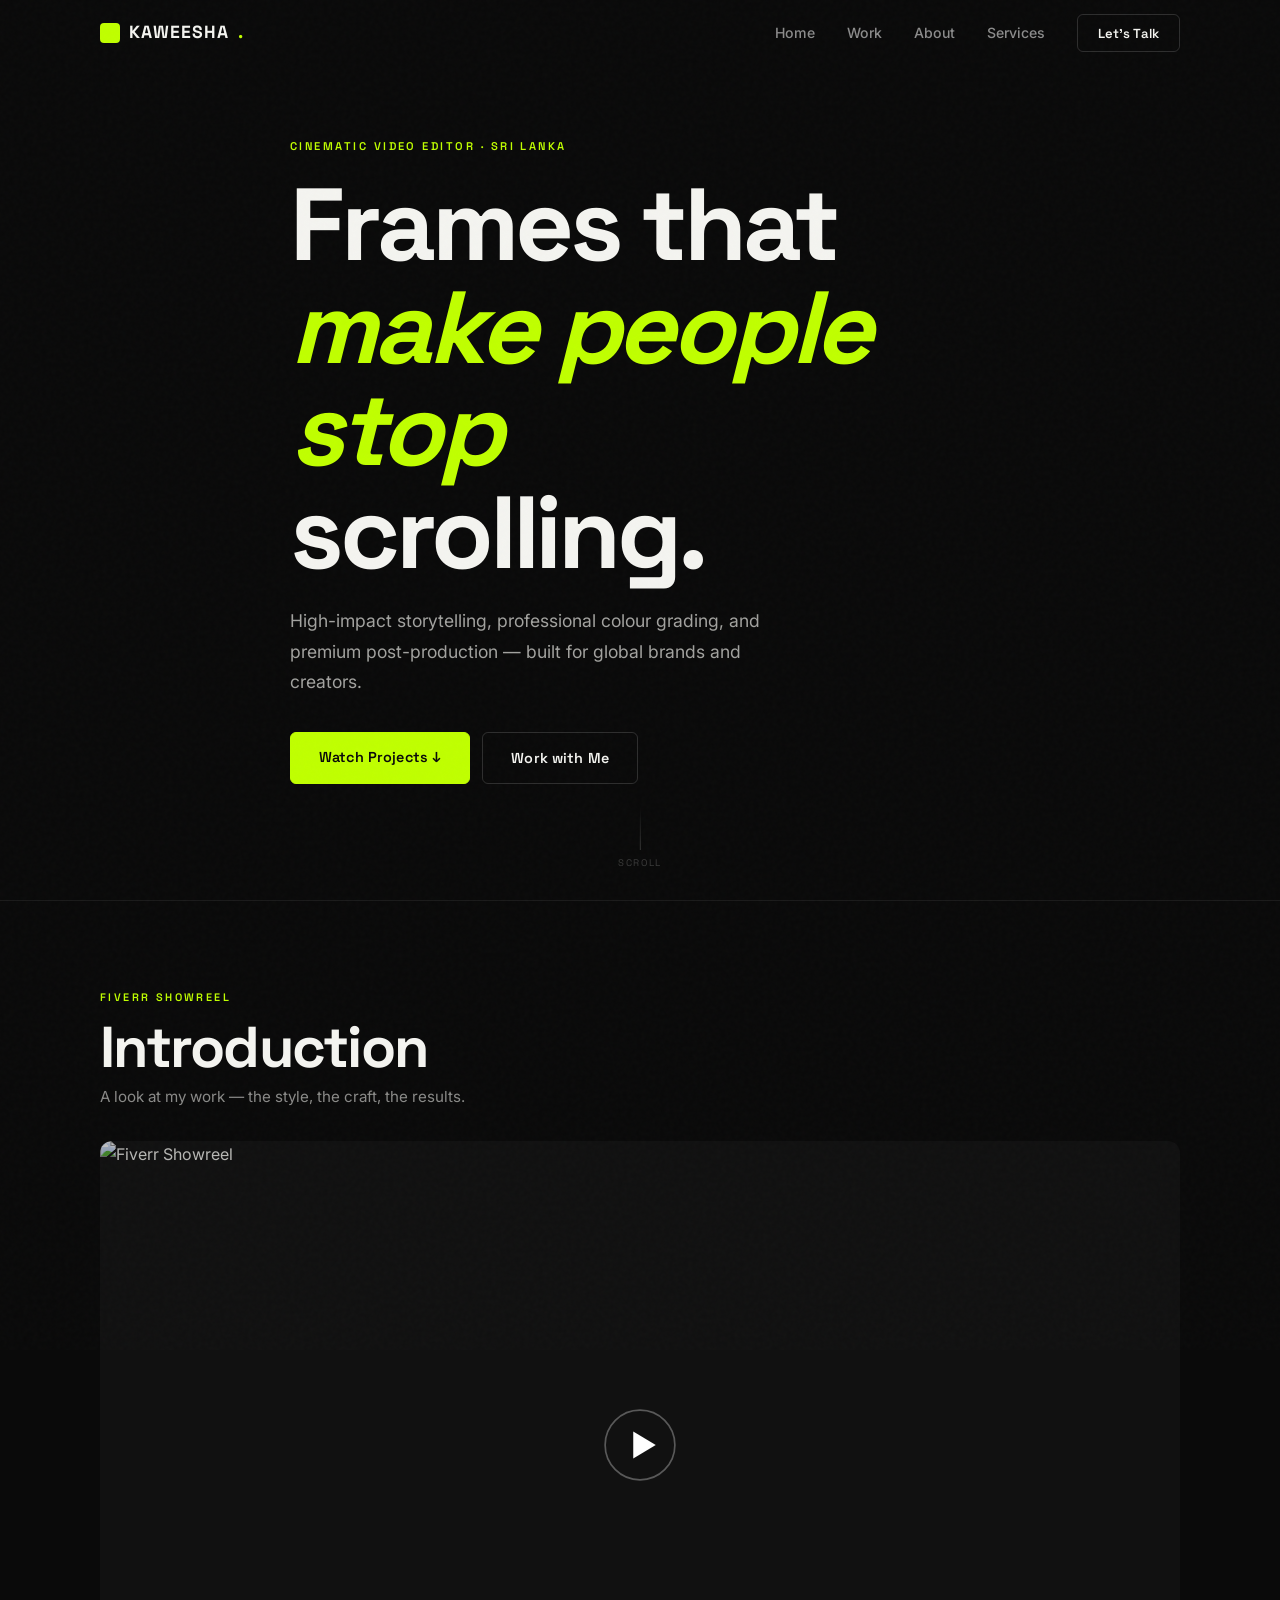
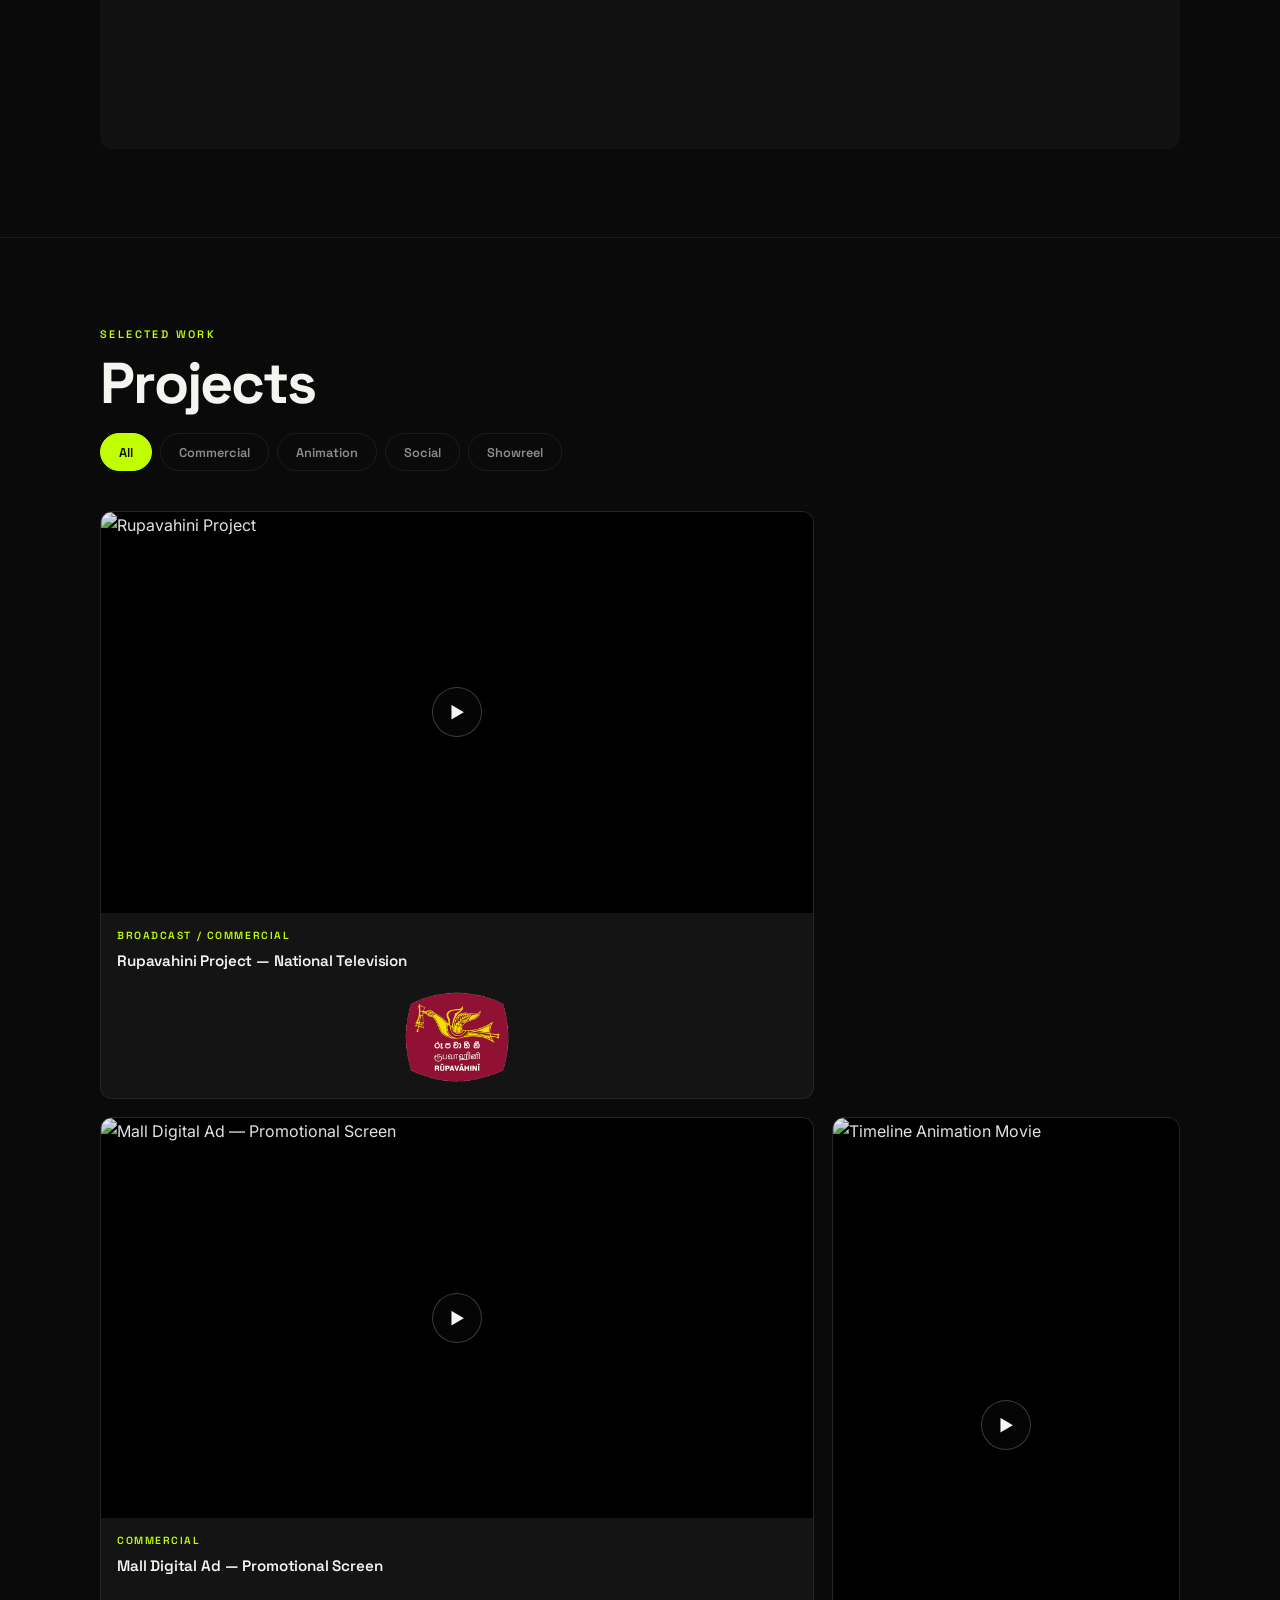
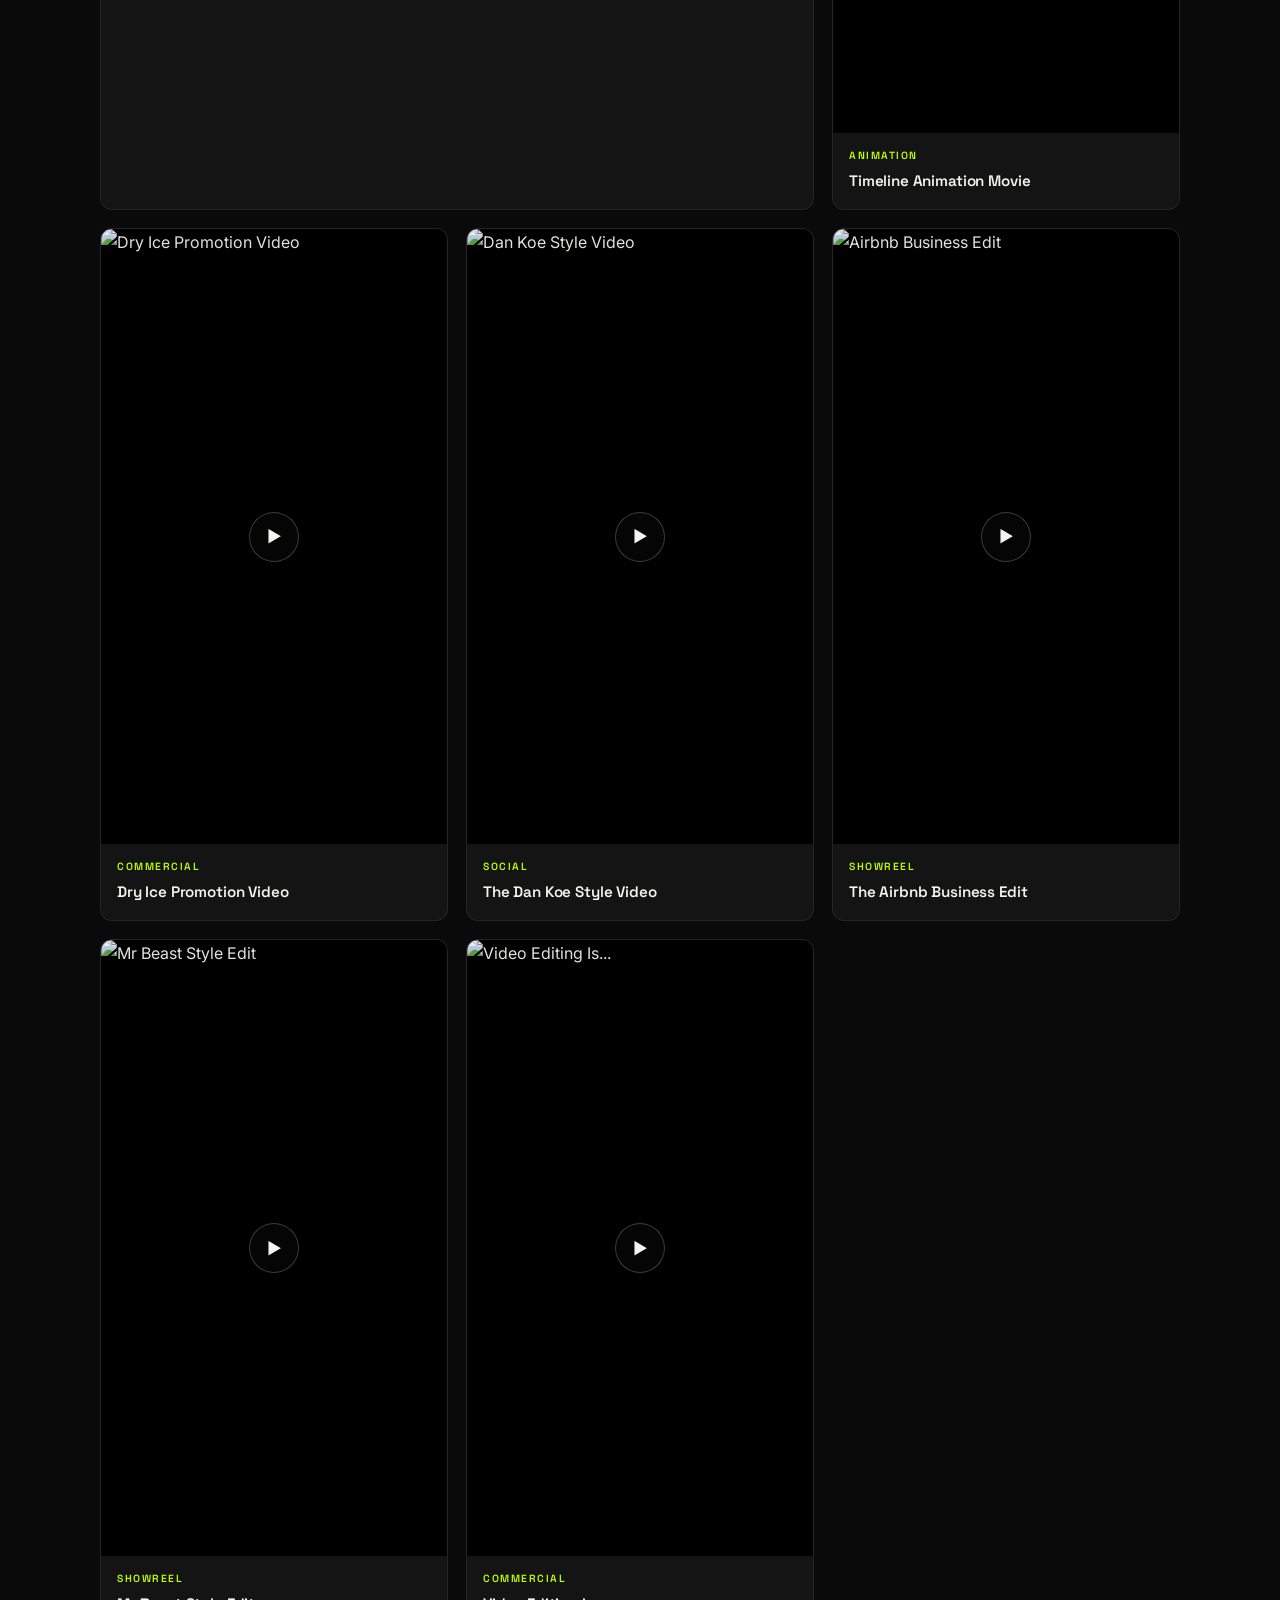
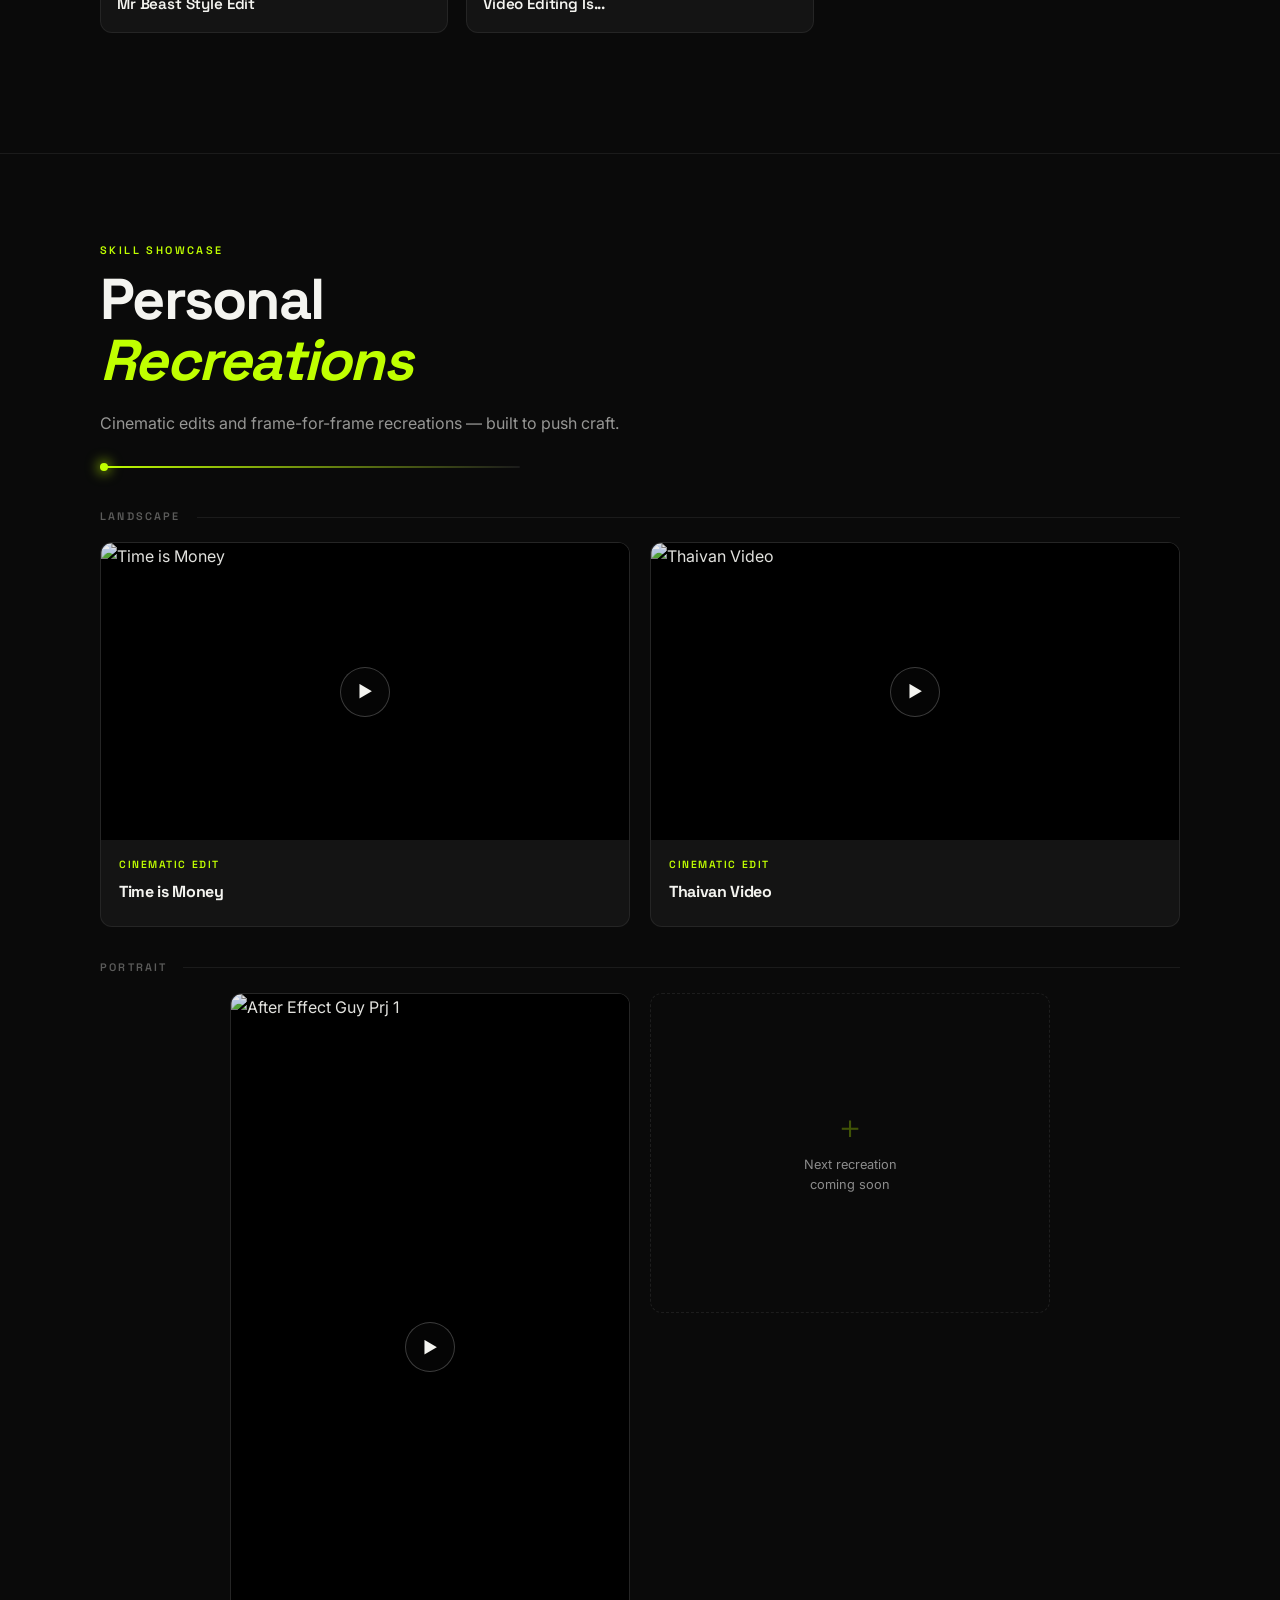
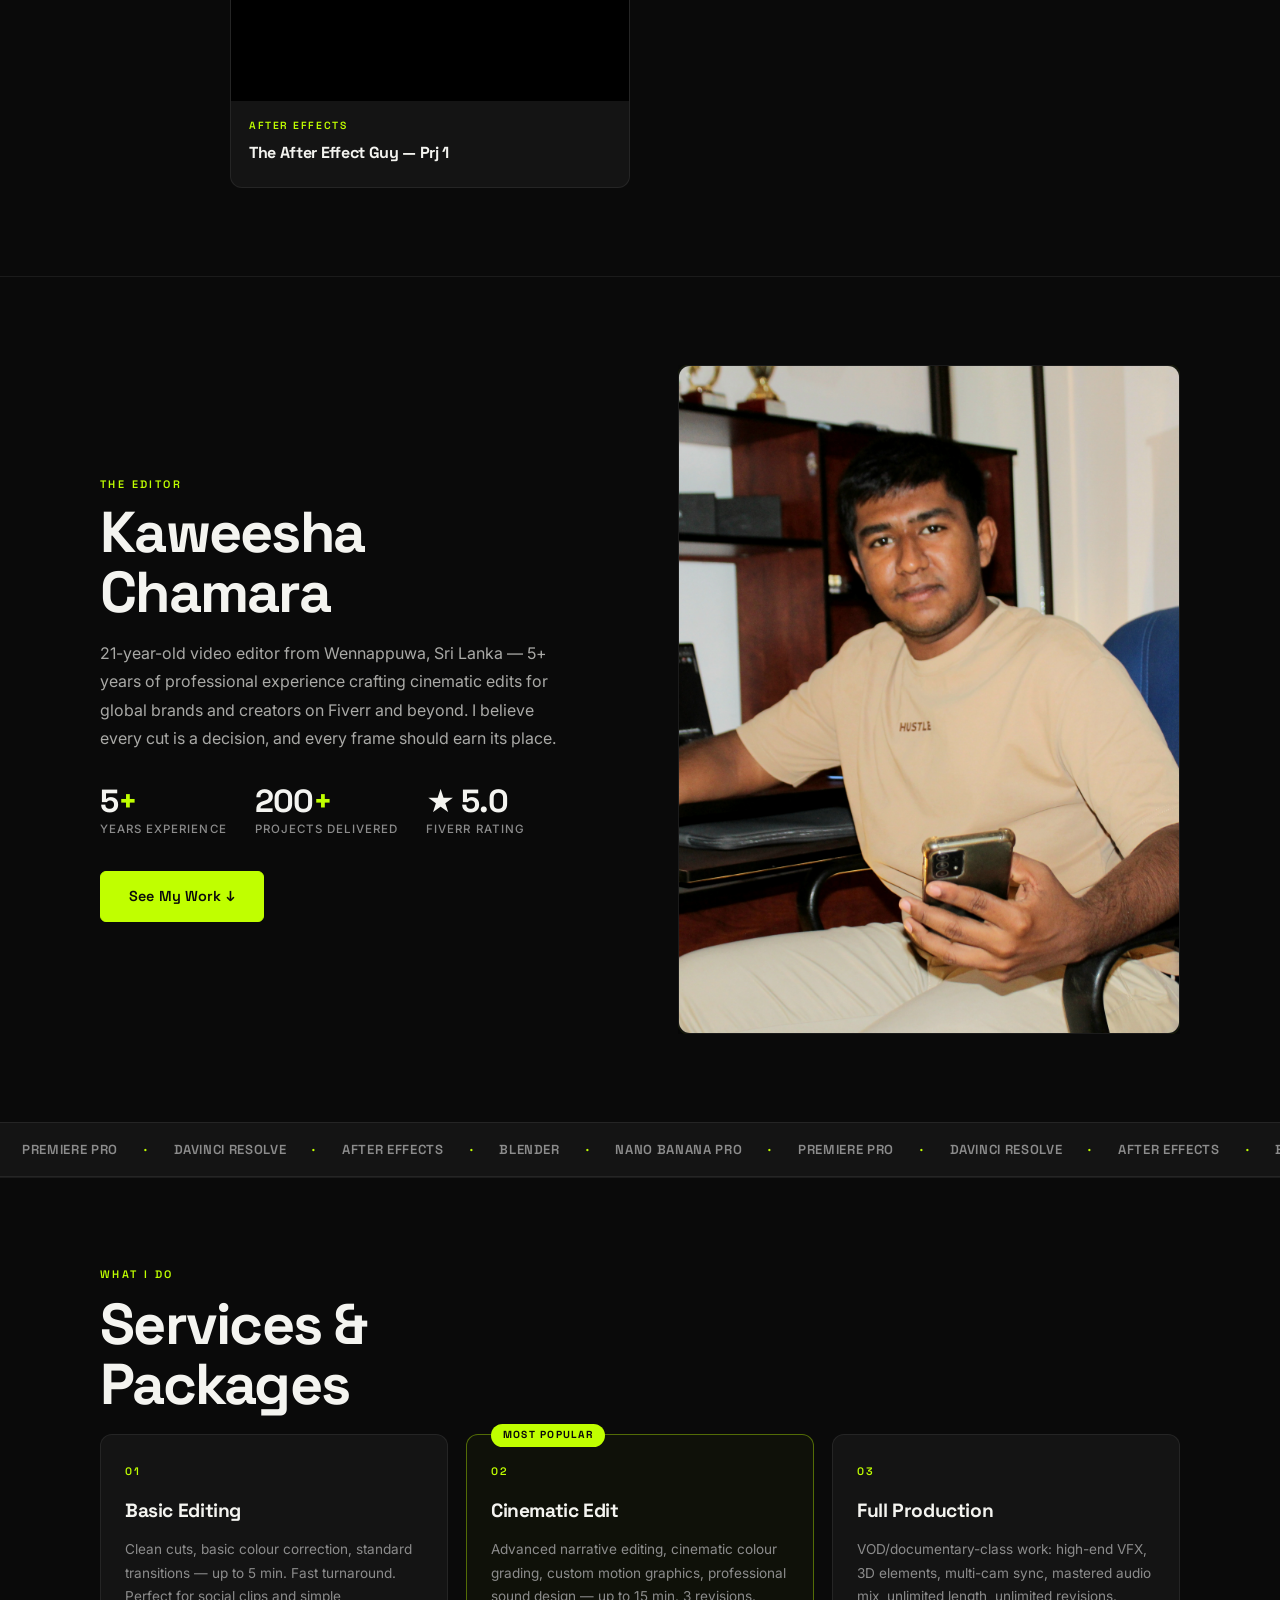
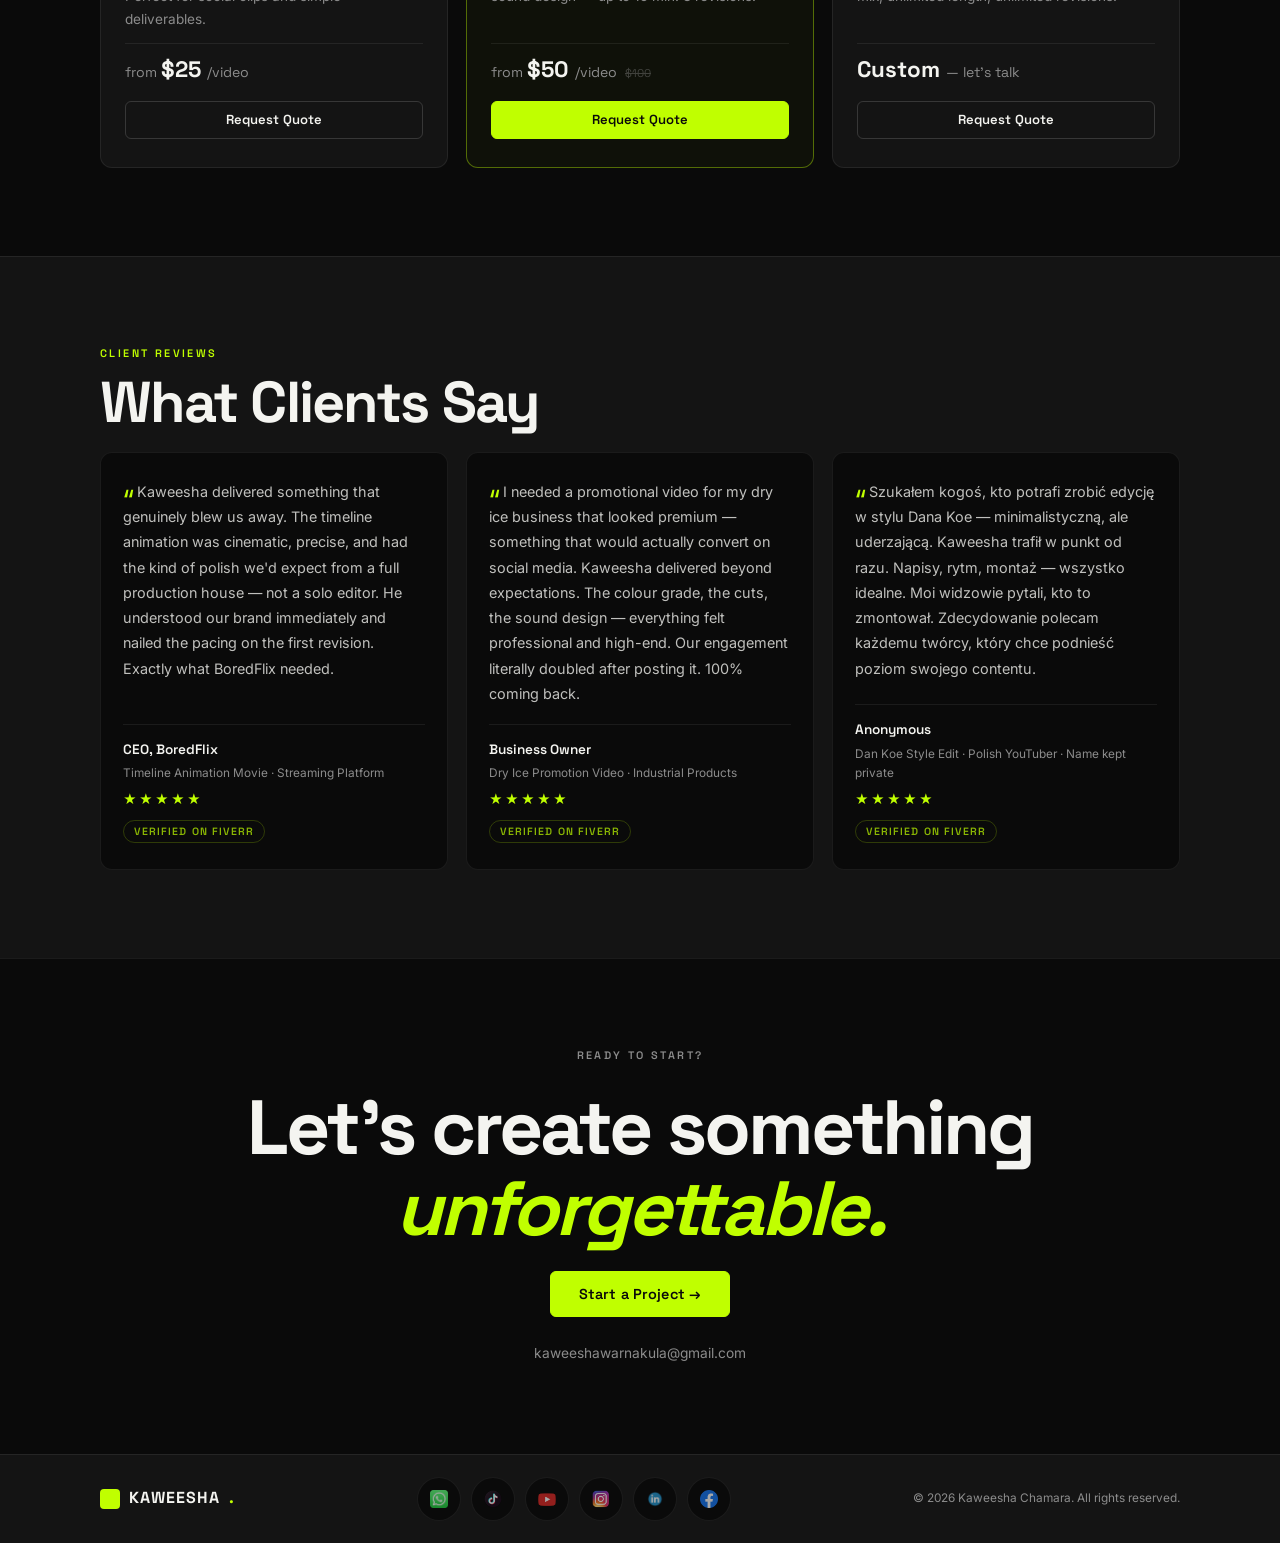
==== commit e7a96004: "Add files via upload" ====
--- a/index.html
+++ b/index.html
@@ -117,7 +117,7 @@
          data-client="Fiverr"
          data-role="Video Editing"
          data-tools="Premiere Pro"
-         data-year="2024"
+         data-year="2025"
          data-aspect="16/9"
          tabindex="0" role="button" aria-label="Watch Fiverr Showreel">
       <div class="showreel__thumb">
@@ -161,7 +161,7 @@
                data-client="National Television Sri Lanka"
                data-role="Video Editing · Broadcast"
                data-tools="Premiere Pro · After Effects"
-               data-year="2024"
+               data-year="2025"
                data-aspect="16/9"
                tabindex="0" role="button"
                aria-label="View Rupavahini Project">
@@ -175,6 +175,30 @@
           <span class="work-card__tag">Broadcast / Commercial</span>
           <h3 class="work-card__title">Rupavahini Project — National Television</h3>
           <img src="rupawahini.png" alt="Rupavahini Logo" class="work-card__client-logo">
+        </div>
+      </article>
+
+      <!-- Coffee Board — Mall Digital Ad -->
+      <article class="work-card work-card--featured js-lightbox reveal"
+               data-category="commercial"
+               data-video-id="1232710404"
+               data-title="Mall Digital Ad — Promotional Screen"
+               data-client="Local Business Client"
+               data-role="Edit · Motion · Colour Grade"
+               data-tools="Premiere Pro · After Effects"
+               data-year="2026"
+               data-aspect="16/9"
+               tabindex="0" role="button"
+               aria-label="View Mall Digital Ad project">
+        <div class="work-card__poster">
+          <div class="work-card__embed-wrap">
+            <img src="https://vumbnail.com/1232710404.jpg" alt="Mall Digital Ad — Promotional Screen" class="work-card__poster-img" loading="lazy">
+          </div>
+          <div class="work-card__overlay"><span class="work-card__play-icon" aria-hidden="true">▶</span></div>
+        </div>
+        <div class="work-card__meta">
+          <span class="work-card__tag">Commercial</span>
+          <h3 class="work-card__title">Mall Digital Ad — Promotional Screen</h3>
         </div>
       </article>
 
@@ -186,7 +210,7 @@
                data-client="[Client — replace]"
                data-role="Motion Design · Edit"
                data-tools="After Effects · Premiere Pro"
-               data-year="2024"
+               data-year="2025"
                tabindex="0" role="button"
                aria-label="View Timeline Animation Movie">
         <div class="work-card__poster">
@@ -209,7 +233,7 @@
                data-client="[Client — replace]"
                data-role="Edit · Grade · Colour"
                data-tools="DaVinci Resolve · Premiere Pro"
-               data-year="2024"
+               data-year="2025"
                tabindex="0" role="button"
                aria-label="View Dry Ice Promotion Video">
         <div class="work-card__poster">
@@ -232,7 +256,7 @@
                data-client="[Creator — replace]"
                data-role="Edit · Captions · Sound Design"
                data-tools="Premiere Pro · After Effects"
-               data-year="2024"
+               data-year="2025"
                tabindex="0" role="button"
                aria-label="View The Dan Koe Style Video">
         <div class="work-card__poster">
@@ -255,7 +279,7 @@
                data-client="Business Client"
                data-role="Edit · Grade · Sound"
                data-tools="DaVinci Resolve · Premiere Pro"
-               data-year="2024"
+               data-year="2025"
                tabindex="0" role="button"
                aria-label="View The Airbnb Business Edit">
         <div class="work-card__poster">
@@ -278,7 +302,7 @@
                data-client="[Creator — replace]"
                data-role="Edit · VFX · Motion Graphics"
                data-tools="Premiere Pro · After Effects"
-               data-year="2024"
+               data-year="2025"
                tabindex="0" role="button"
                aria-label="View Mr Beast Style Edit">
         <div class="work-card__poster">
@@ -301,7 +325,7 @@
                data-client="[Creator — replace]"
                data-role="Edit · Colour Grade · Sound Design"
                data-tools="DaVinci Resolve · Premiere Pro"
-               data-year="2025"
+               data-year="2026"
                tabindex="0" role="button"
                aria-label="View Video Editing Is">
         <div class="work-card__poster">
@@ -346,7 +370,7 @@
            data-category="recreation" data-video-id="1222417990"
            data-title="Time is Money" data-client="Personal Project"
            data-role="Recreation" data-tools="Premiere Pro"
-           data-year="2024" data-aspect="16/9"
+           data-year="2025" data-aspect="16/9"
            tabindex="0" role="button" aria-label="Play Time is Money">
         <div class="rec__video-wrap rec__video-wrap--landscape">
           <div class="work-card__embed-wrap">
@@ -364,7 +388,7 @@
            data-category="recreation" data-video-id="1228534951"
            data-title="Thaivan Video" data-client="Personal Project"
            data-role="Recreation" data-tools="Premiere Pro"
-           data-year="2025" data-aspect="16/9"
+           data-year="2026" data-aspect="16/9"
            tabindex="0" role="button" aria-label="Play Thaivan Video">
         <div class="rec__video-wrap rec__video-wrap--landscape">
           <div class="work-card__embed-wrap">
@@ -390,7 +414,7 @@
            data-category="recreation" data-video-id="1222361103"
            data-title="The After Effect Guy — Prj 1" data-client="Personal Project"
            data-role="Recreation" data-tools="After Effects"
-           data-year="2024" data-aspect="9/16"
+           data-year="2025" data-aspect="9/16"
            tabindex="0" role="button" aria-label="Play After Effect Guy recreation">
         <div class="rec__video-wrap">
           <div class="work-card__embed-wrap">
